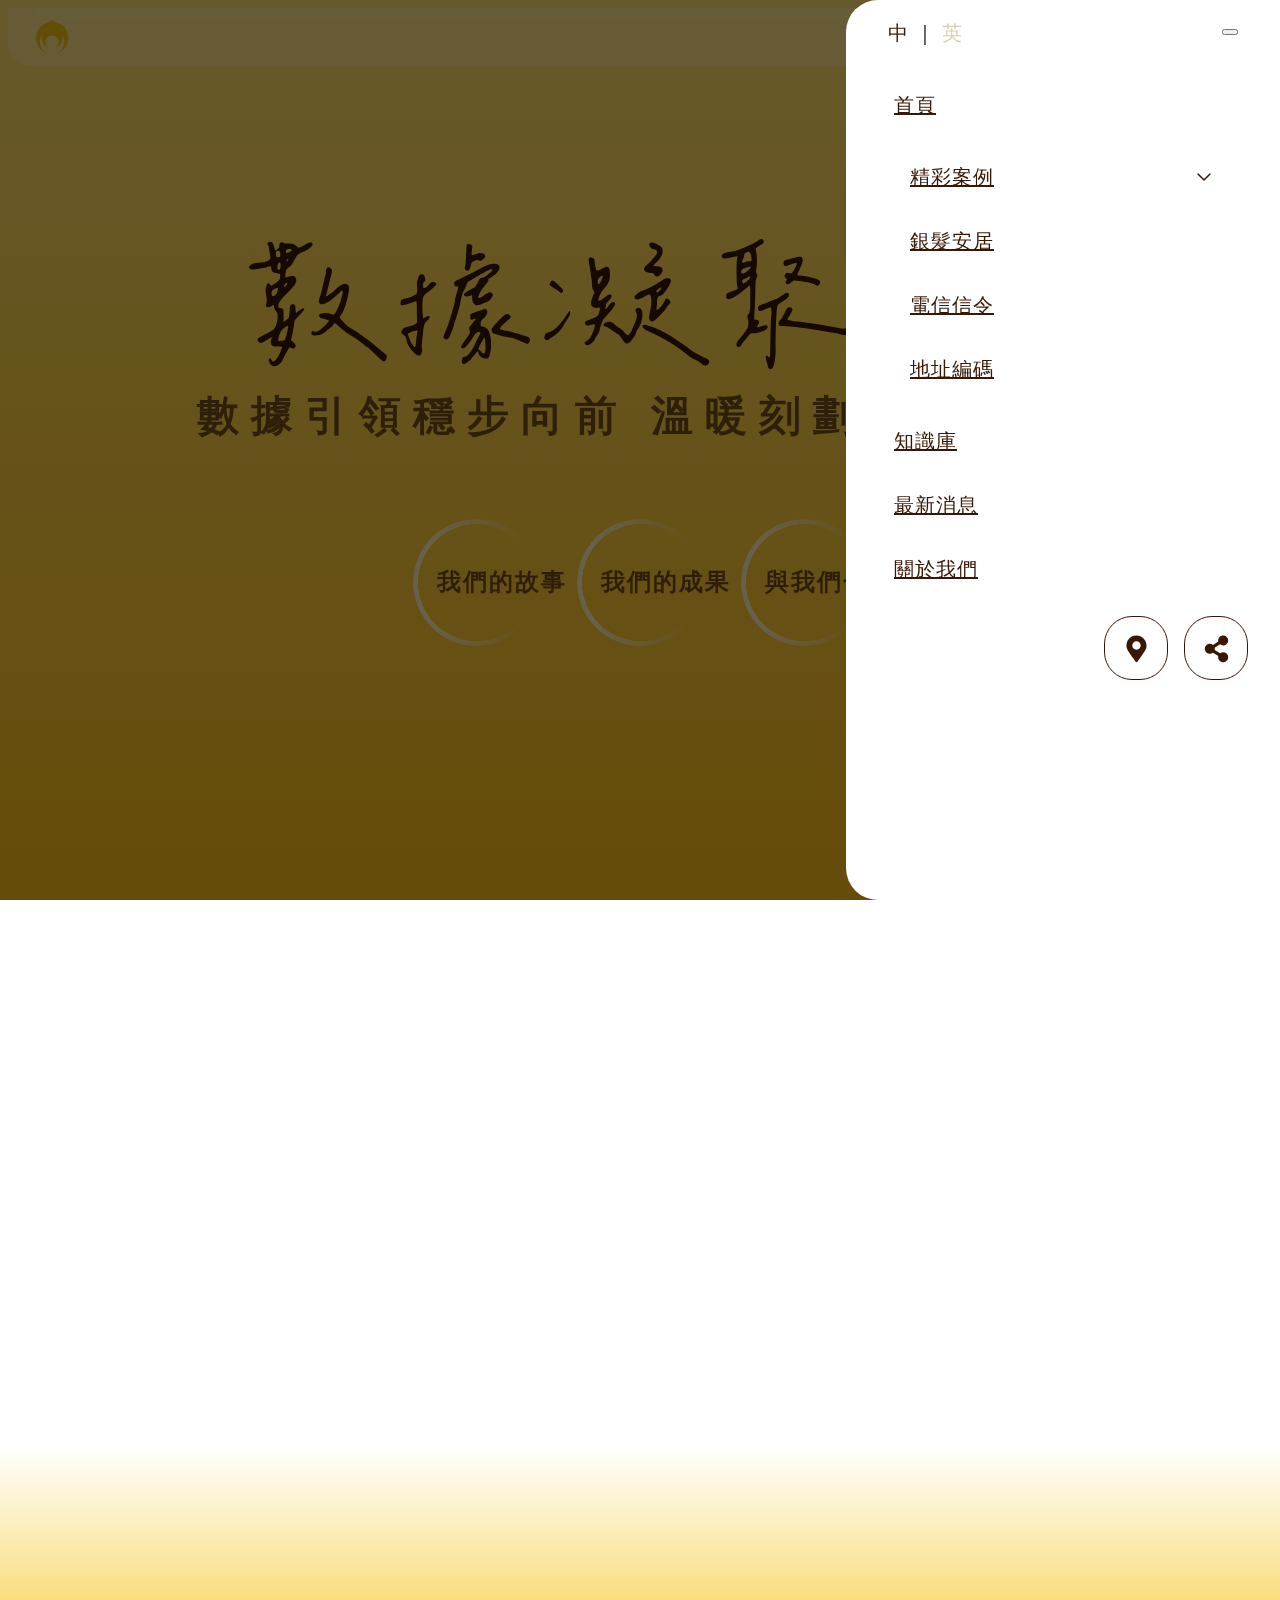
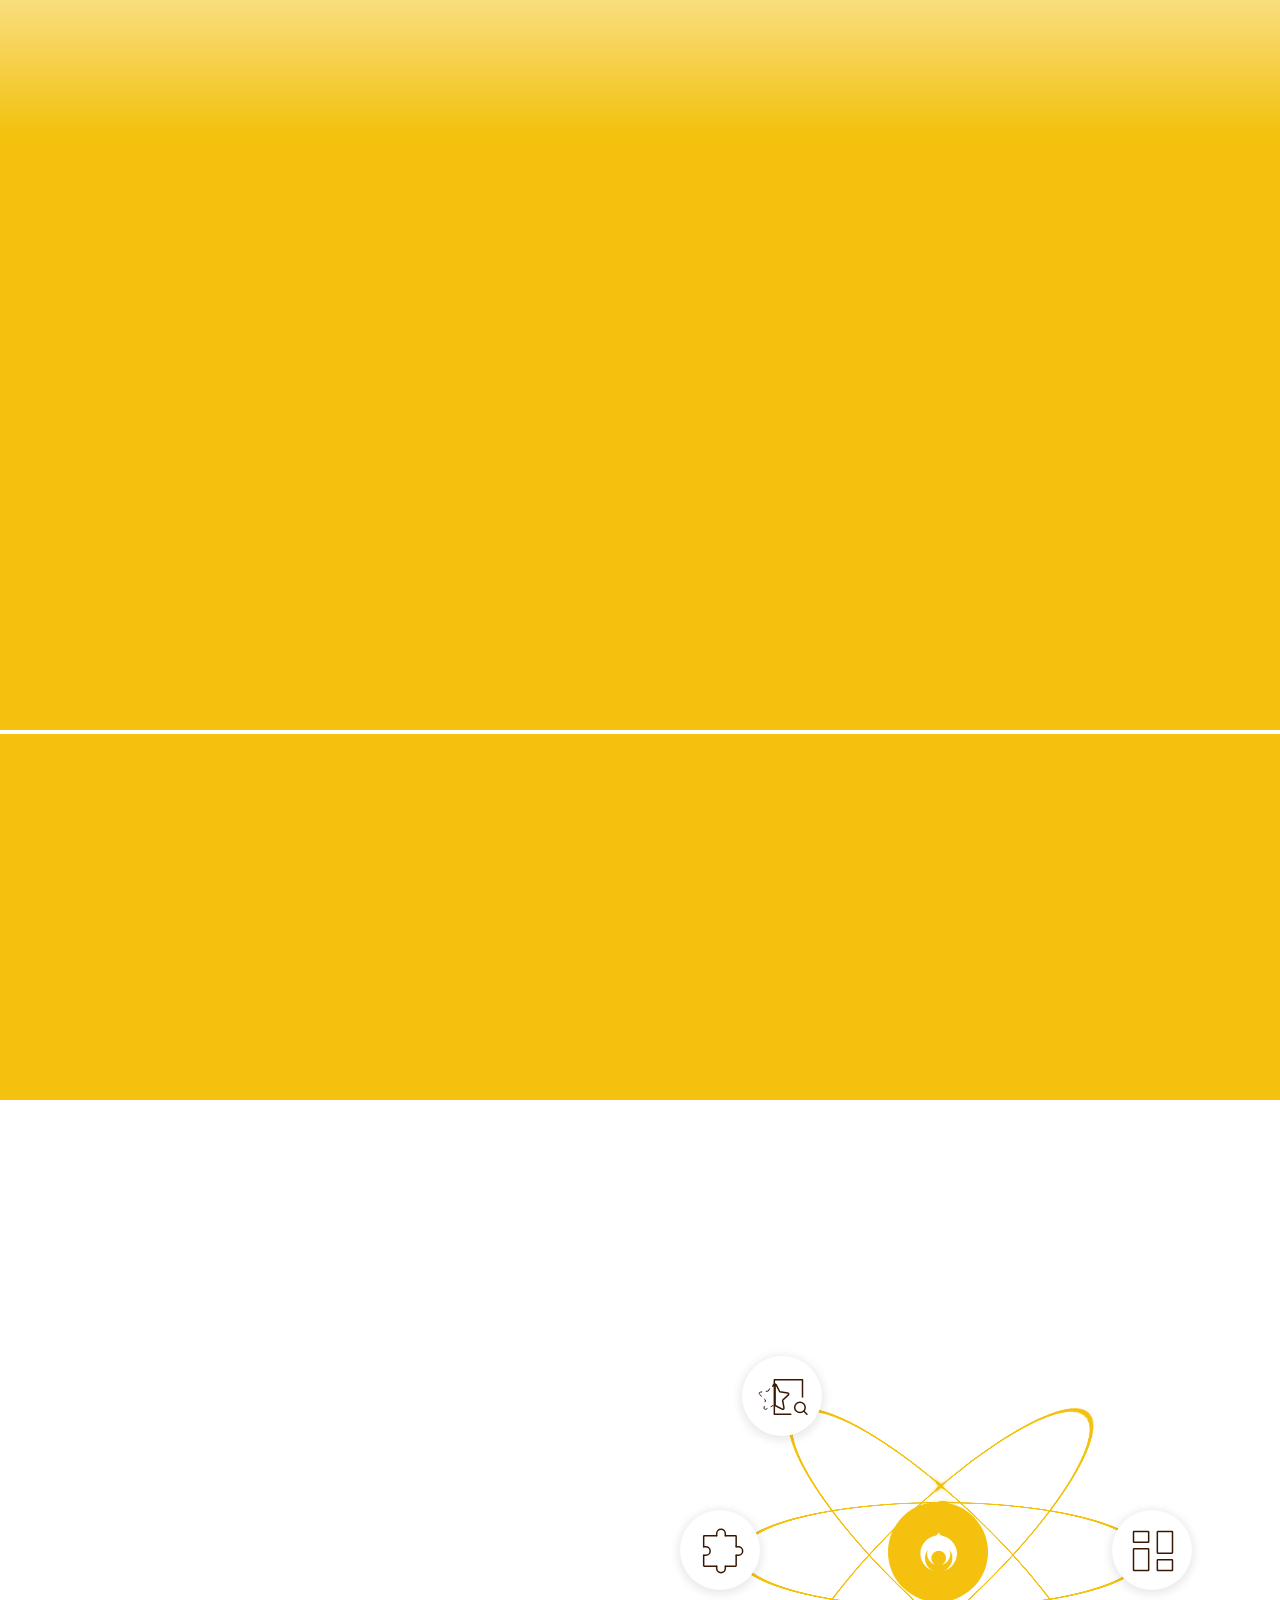
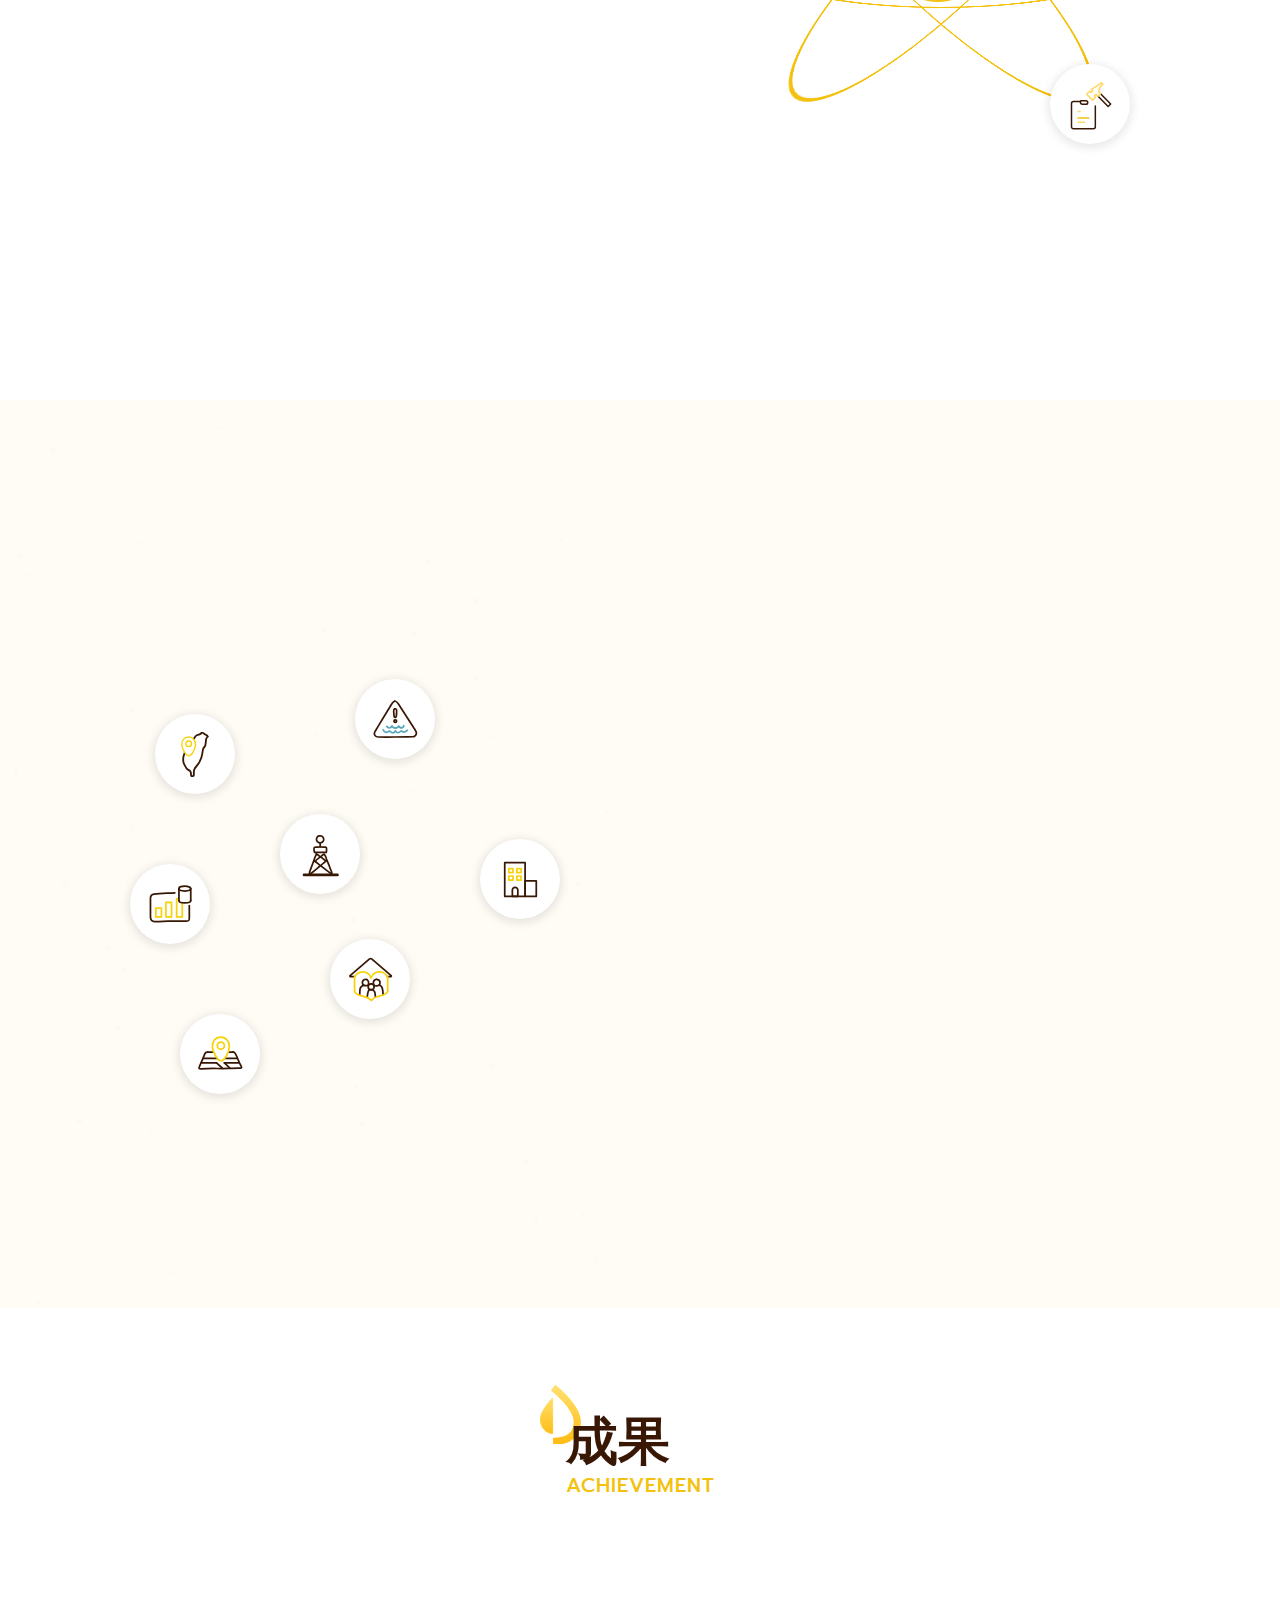
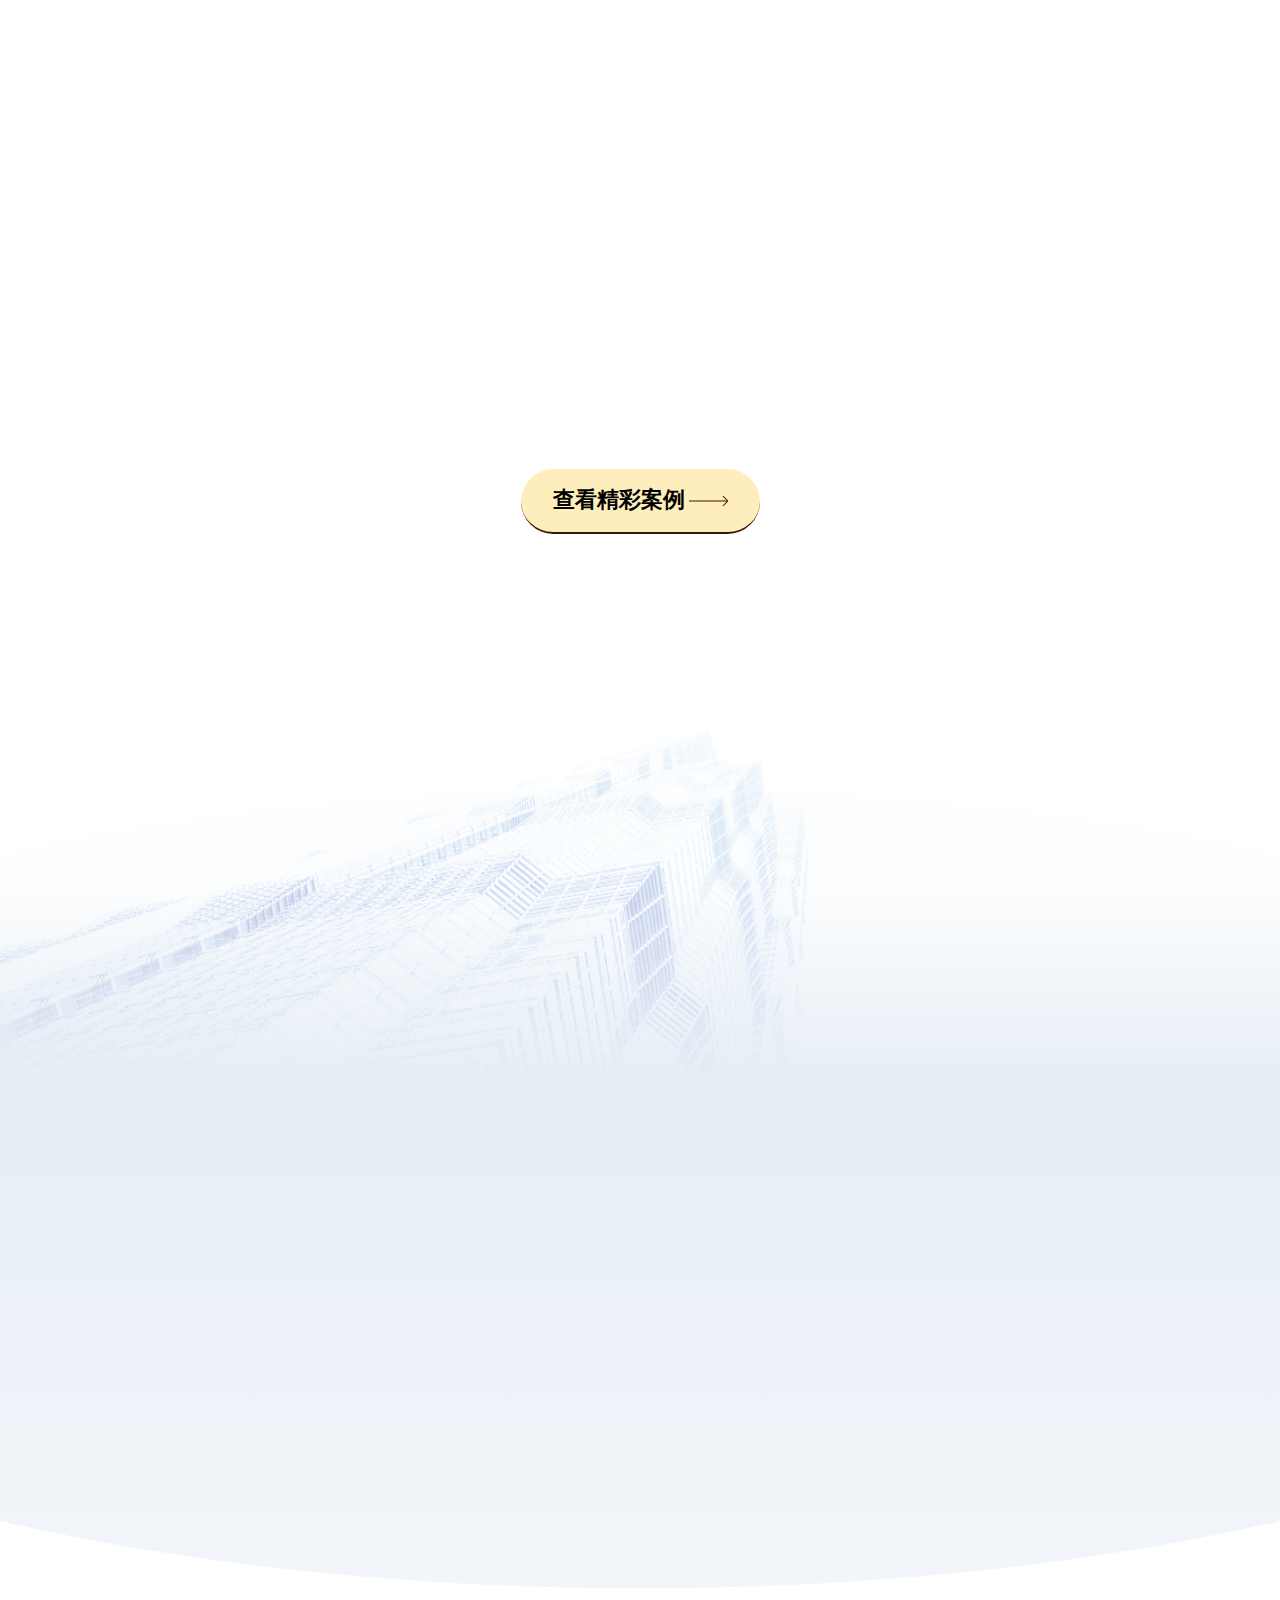
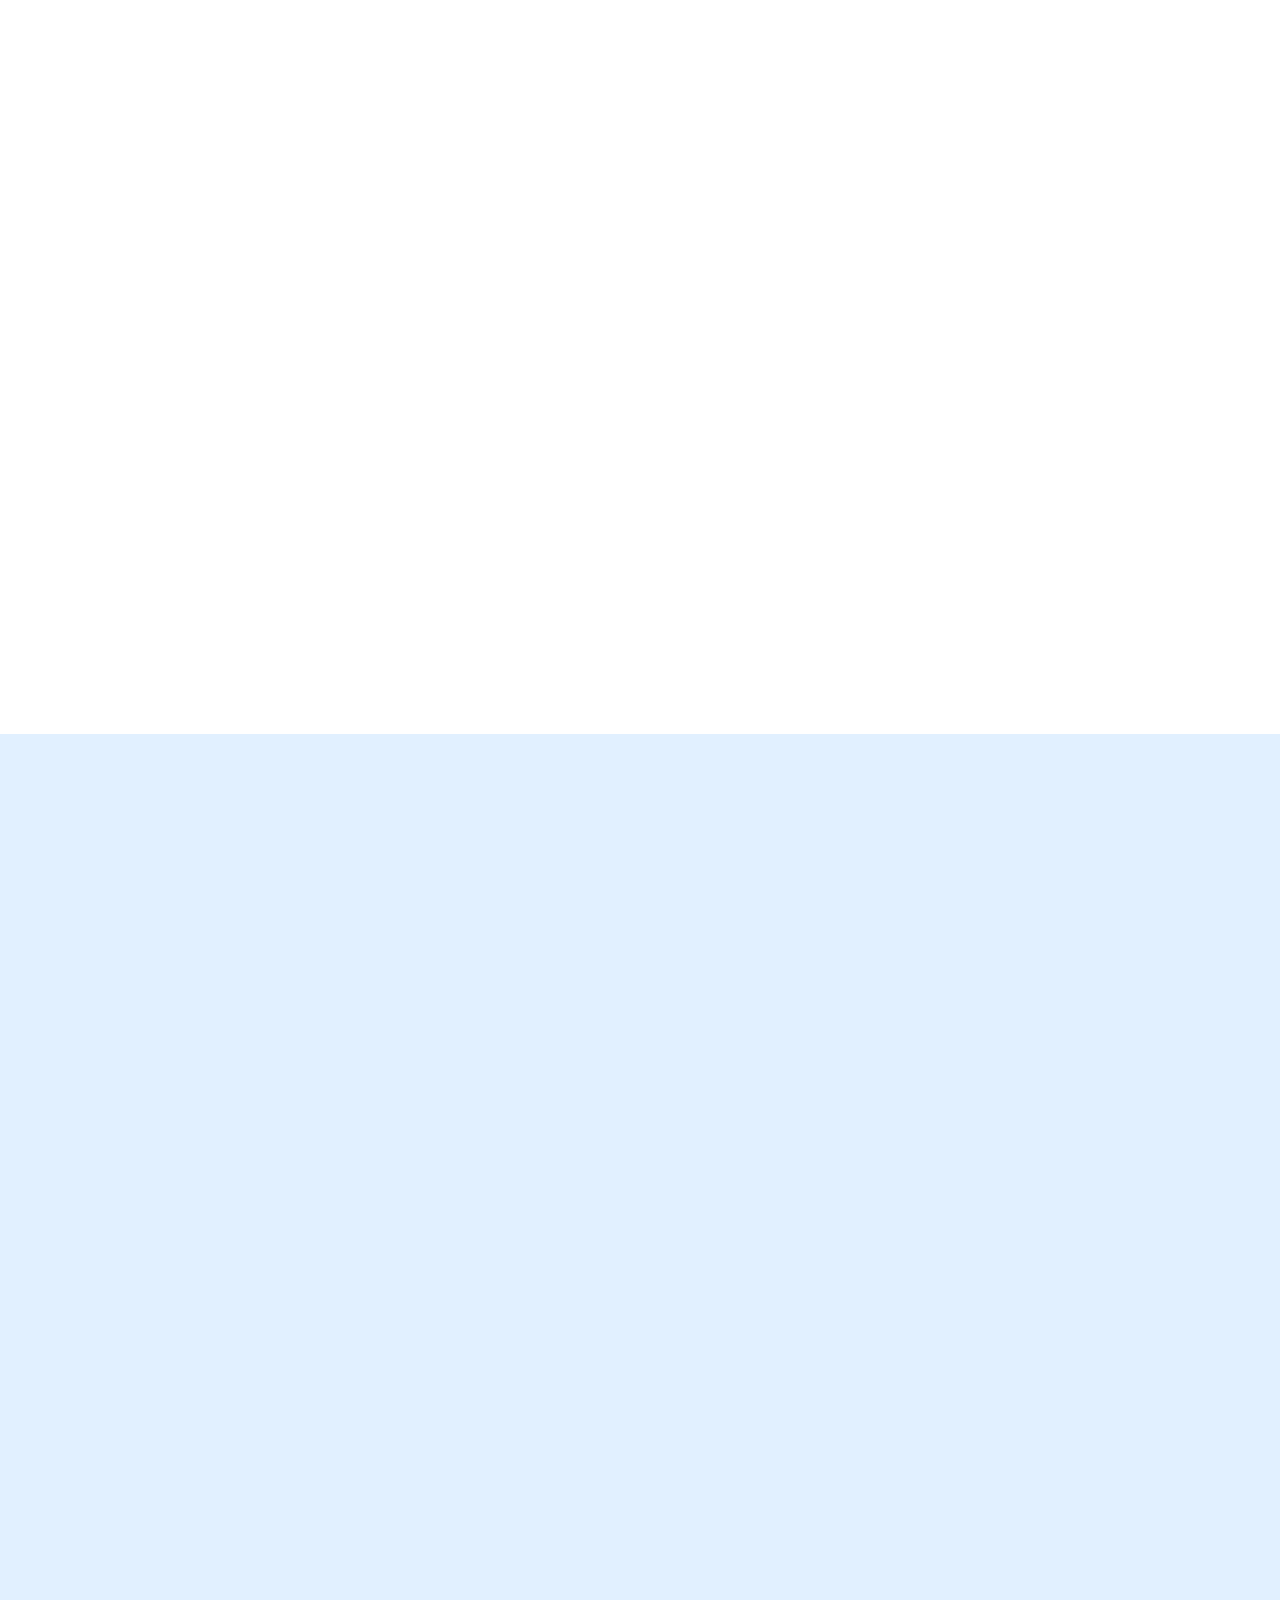
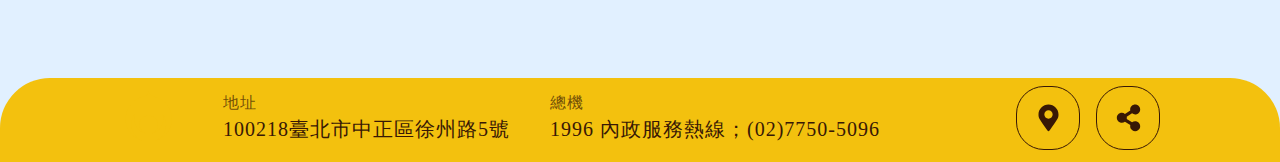
==== index.html @ 02be441f "建置" ====
<!DOCTYPE html>
<html>
  <head>
    <meta charset="utf-8" />
    <meta http-equiv="X-UA-Compatible" content="IE=edge" />
    <title>內政部數據中心網站案</title>
    <meta name="description" content="" />
    <meta name="viewport" content="width=device-width, initial-scale=1" />
    <link rel="stylesheet" href="./assets/css/normalize.css" />
    <link rel="stylesheet" href="./assets/css/style.min.css" />

    <link href="https://unpkg.com/aos@2.3.1/dist/aos.css" rel="stylesheet" />
    <script src="https://unpkg.com/aos@2.3.1/dist/aos.js"></script>
  </head>
  <body>
    <header>
      <div>
        <img class="logo" src="./assets/img/logo.svg" />
        <div class="right">
          <div class="link_box">
            <div class="langurge_box">
              <!-- <input id="langurge1" type="radio" name="langurge" />
              <label for="langurge1">中</label> -->
              <label>
                <input type="radio" name="langurge" /><span>中</span>
              </label>
              ｜
              <!-- <input id="langurge2" type="radio" name="langurge" />
              <label for="langurge2">EN</label> -->
              <label>
                <input type="radio" name="langurge" /><span>EN</span>
              </label>
            </div>
            <div>
              <a href="#">知識庫</a>
            </div>
            <div>
              <a href="#">關於我們</a>
            </div>
          </div>
          <div class="menu">
            <button class="burger"></button>
          </div>
        </div>
      </div>
      <nav class="on">
        <div class="top">
          <div class="langurge_box">
            <label>
              <input type="radio" name="langurge2" checked /><span>中</span>
            </label>
            ｜
            <label>
              <input type="radio" name="langurge2" /><span>英</span>
            </label>
          </div>
          <div class="icon">
            <button class="burger"></button>
          </div>
        </div>
        <ul>
          <li>
            <a href="">
              <span>首頁</span>
            </a>
          </li>
          <li>
            <label>
              <input type="radio" name="menu" /><span>精彩案例</span>
            </label>
            <ul>
              <li>
                <a href=""><span>銀髮安居</span></a>
              </li>
              <li>
                <a href=""><span>電信信令</span></a>
              </li>
              <li>
                <a href=""><span>地址編碼</span></a>
              </li>
            </ul>
          </li>
          <li>
            <a href=""><span>知識庫</span></a>
          </li>
          <li>
            <a href=""><span>最新消息</span></a>
          </li>
          <li>
            <a href=""><span>關於我們</span></a>
          </li>
        </ul>
        <div class="link">
          <a href=""><img src="./assets/img/layout/map.svg" alt="" /></a>
          <a href=""><img src="./assets/img/layout/share.svg" alt="" /></a>
        </div>
      </nav>
    </header>

    <article class="home_box1">
      <div class="box">
        <div class="msg_box" data-aos="fade-up">
          <svg class="title" viewBox="0 0 783 130">
            <path
              d="M49.3718 8.65665C50.6328 8.55971 52.7182 7.68726 55.6282 6.0393C58.5381 4.2944 60.5266 3.37348 61.5935 3.27654C62.0785 3.27654 62.515 3.51888 62.903 4.00358C63.388 4.39134 63.6305 4.82756 63.6305 5.31226C63.6305 6.57246 62.3695 8.02655 59.8476 9.67451C59.0716 10.2561 57.1316 11.3225 54.0277 12.8735C50.9238 14.4245 48.8383 15.6847 47.7714 16.6541C47.5774 16.9449 46.6559 18.6414 45.0069 21.7434C43.358 24.8455 42.2425 26.5419 41.6605 26.8327C39.4296 28.5776 38.1201 29.7409 37.7321 30.3225C37.3441 30.9041 36.9561 32.2128 36.5681 34.2485C36.4711 35.4118 36.3741 36.2843 36.2771 36.8659C36.2771 37.3506 36.3256 37.7383 36.4226 38.0292C36.5196 38.32 36.7136 38.4654 37.0046 38.4654C37.2956 38.4654 37.7321 38.32 38.3141 38.0292C39.1871 37.5445 40.448 37.2536 42.097 37.1567C43.843 36.9628 44.9584 37.0598 45.4434 37.4475C46.7044 38.5139 47.3349 39.7741 47.3349 41.2281C47.3349 42.1006 46.9469 43.3608 46.1709 45.0088C45.3949 46.5598 44.7644 47.4322 44.2794 47.6261C43.8915 47.7231 43.455 48.1593 42.97 48.9348C42.679 49.5164 40.642 51.746 36.8591 55.6236C33.9492 58.5317 31.9607 60.7613 30.8938 62.3124C29.9238 63.7664 29.3903 65.3175 29.2933 66.9654C29.2933 67.741 29.3418 68.2256 29.4388 68.4195C29.6328 68.6134 30.1178 68.7103 30.8938 68.7103C31.8637 69.0012 32.5912 69.2435 33.0762 69.4374C33.5612 69.6313 33.9007 69.9221 34.0947 70.3098C34.3857 70.6976 34.5312 71.1823 34.5312 71.7639C34.5312 72.3456 34.5312 73.0726 34.5312 73.945C34.5312 74.8175 34.5312 75.8838 34.5312 77.144C34.5312 80.8277 34.6282 82.6695 34.8222 82.6695C35.1132 82.6695 35.9376 82.1364 37.2956 81.0701C38.7506 80.0037 39.5266 79.3252 39.6236 79.0343C39.8176 78.7435 40.06 77.3864 40.351 74.9629C40.642 72.5394 40.7875 70.6491 40.7875 69.292C40.7875 66.5777 41.806 65.2205 43.843 65.2205C44.9099 65.2205 45.6374 65.6083 46.0254 66.3838C46.4134 67.1593 46.6074 68.5165 46.6074 70.4552C46.6074 72.394 46.7044 73.5088 46.8984 73.7996C47.1894 73.9935 47.9169 73.5088 49.0808 72.3456C49.8568 71.4731 50.8753 70.7461 52.1363 70.1644C53.4942 69.4858 54.4157 69.2435 54.9007 69.4374C55.8707 69.8251 55.0947 71.3277 52.5728 73.945C51.9908 74.5267 51.2633 75.2537 50.3903 76.1262C47.0924 79.519 45.4434 81.3609 45.4434 81.6517C44.8614 87.7588 43.94 93.2844 42.679 98.2282L41.9515 101.136L43.261 102.3C43.455 102.591 43.8915 102.978 44.5704 103.463C45.2494 103.948 45.7344 104.432 46.0254 104.917C46.4134 105.402 46.6074 106.032 46.6074 106.807C46.6074 108.068 46.1224 108.892 45.1524 109.279C44.1824 109.667 43.067 109.522 41.806 108.843C41.03 108.455 40.4965 108.455 40.2055 108.843C38.8476 110.685 36.4711 115.096 33.0762 122.075C32.0092 124.305 30.2148 125.856 27.6928 126.728C25.1709 127.601 23.0855 127.068 21.4365 125.129C20.6605 124.159 20.127 123.093 19.836 121.93C19.642 120.767 19.836 119.991 20.418 119.603C20.709 119.312 20.9515 119.216 21.1455 119.312C21.4365 119.506 22.067 120.282 23.037 121.639C24.4919 123.772 26.6259 122.172 29.4388 116.841C30.0208 115.677 30.6513 114.369 31.3303 112.915C32.7852 109.812 33.3187 108.164 32.9307 107.971C32.2517 107.583 30.3603 107.437 27.2564 107.534C24.3464 107.631 22.649 106.759 22.164 104.917C21.485 102.687 21.582 101.039 22.455 99.9732C24.3949 97.4527 23.1339 97.6466 18.6721 100.555C15.6651 102.494 13.6282 103.608 12.5612 103.899C11.5912 104.19 10.6212 103.851 9.65127 102.881C8.19631 101.524 8.09931 100.215 9.36028 98.9553C10.3303 98.3737 12.6097 97.1135 16.1986 95.1747C19.8845 93.2359 22.0185 92.0726 22.6005 91.6849C25.9954 90.3277 28.0323 85.8685 28.7113 78.3073C28.7113 76.5624 28.5658 75.3022 28.2748 74.5267C27.9838 73.6542 27.3533 72.5879 26.3834 71.3277C25.3164 70.0675 24.8314 68.9042 24.9284 67.8379C25.1224 67.0624 25.0254 66.5292 24.6374 66.2384C24.3464 65.9476 23.9099 66.0445 23.3279 66.5292C22.261 67.4986 21.097 68.0802 19.836 68.2741C18.5751 68.468 17.7021 68.1772 17.2171 67.4017C16.8291 66.82 16.8291 66.0445 17.2171 65.0751C17.9931 63.2333 17.9931 60.4221 17.2171 56.6414C16.4411 52.8608 16.3926 50.0496 17.0716 48.2077C17.6536 46.269 18.1386 45.0572 18.5266 44.5725C19.3025 44.2817 19.739 44.1363 19.836 44.1363C19.933 44.0394 20.127 44.2332 20.418 44.7179C20.709 45.2026 21.0485 45.5904 21.4365 45.8812L22.6005 47.0445L24.3464 45.5904C24.8314 45.1057 25.7529 44.4756 27.1109 43.7001C28.5658 42.8276 29.5843 41.9552 30.1663 41.0827C30.8453 40.2103 31.1363 38.9501 31.0393 37.3021L31.1848 34.8302L29.4388 34.6848C28.9538 34.4909 28.1293 34.297 26.9654 34.1031C25.8984 33.8123 25.1224 33.57 24.6374 33.3761C24.1524 33.1822 23.6189 32.7945 23.037 32.2128C22.552 31.5342 22.3095 30.6618 22.3095 29.5955C22.3095 28.1414 21.9215 27.3659 21.1455 27.2689C20.4665 27.172 19.5935 27.3659 18.5266 27.8506C18.4296 28.1414 17.4111 28.4807 15.4711 28.8684C13.5312 29.1592 11.2032 29.4985 8.4873 29.8863C5.77136 30.274 4.1709 30.5164 3.68591 30.6133C2.81293 30.8072 1.98845 30.5164 1.21247 29.7409C0.242494 28.9654 -0.145497 28.2383 0.0484988 27.5597C0.339492 26.8812 1.16397 26.1541 2.52194 25.3786C4.0739 24.5062 6.25635 23.973 9.06928 23.7791C13.3372 23.4883 16.5381 22.8582 18.6721 21.8888C20.224 21.2102 21.097 20.5317 21.291 19.8531C21.485 19.1745 21.3395 17.5266 20.8545 14.9092C20.6605 13.9398 20.4665 12.825 20.2725 11.5648C20.1755 10.2077 20.03 9.09287 19.836 8.22042C19.642 7.34797 19.351 6.62093 18.963 6.0393C17.7021 4.97297 17.9446 4.05205 19.6905 3.27654C21.1455 2.59796 22.261 2.59796 23.037 3.27654C23.4249 3.56735 23.8129 4.19746 24.2009 5.16685C24.5889 6.13624 24.9769 7.2995 25.3649 8.65665C25.7529 9.91686 26.0439 10.7893 26.2379 11.274C26.5289 11.6618 26.8199 11.7102 27.1109 11.4194C27.4988 11.0317 27.9353 10.547 28.4203 9.96533C28.9053 9.38369 29.2448 9.14134 29.4388 9.23828C30.0208 9.14134 30.3118 8.4143 30.3118 7.05716C30.3118 4.53674 31.1363 3.27654 32.7852 3.27654C33.4642 3.37348 34.2887 3.66429 35.2587 4.14899C36.2286 4.53674 37.6836 4.68215 39.6236 4.58521C41.8545 4.48827 43.552 4.68215 44.7159 5.16685C45.8799 5.65154 46.9469 6.42705 47.9169 7.49338C48.3049 8.26889 48.7898 8.65665 49.3718 8.65665ZM38.1686 10.4016C37.3926 10.4985 36.9561 11.0317 36.8591 12.001C36.7621 12.8735 36.9076 13.5036 37.2956 13.8914C37.6836 14.0852 38.6536 13.8429 40.2055 13.1643C43.0185 12.098 43.5035 11.1286 41.6605 10.2561C40.5935 9.77145 39.4296 9.81992 38.1686 10.4016ZM31.0393 17.3812C31.3303 16.8965 31.3788 15.8786 31.1848 14.3276C30.9908 12.6796 30.5058 11.8556 29.7298 11.8556C28.0808 12.0495 27.1594 12.3888 26.9654 12.8735C26.7714 13.3582 26.7714 14.2791 26.9654 15.6363C27.1594 16.9934 27.4018 17.8174 27.6928 18.1082C28.0808 18.3021 28.6628 18.3505 29.4388 18.2536C30.2148 18.0597 30.7483 17.7689 31.0393 17.3812ZM37.7321 22.1796C38.0231 22.4705 38.5081 22.0827 39.1871 21.0164C39.6721 20.3378 39.6236 19.95 39.0416 19.8531C38.6536 19.8531 38.2656 20.1924 37.8776 20.871C37.5866 21.5495 37.5381 21.9858 37.7321 22.1796ZM31.6212 26.3965C31.6212 24.8455 31.4758 23.9245 31.1848 23.6337C30.8938 23.3429 30.3603 23.4398 29.5843 23.9245C29.0993 24.3123 28.7598 25.3786 28.5658 27.1235C28.1778 29.547 28.5173 30.8072 29.5843 30.9041C30.4573 30.9041 31.0878 30.0802 31.4758 28.4322C31.6697 27.7536 31.7182 27.0751 31.6212 26.3965ZM38.4596 44.1363C37.7806 43.9424 37.0046 44.2332 36.1316 45.0088C35.2587 45.7843 34.8707 46.5113 34.9677 47.1899C34.9677 47.5776 35.0162 47.82 35.1132 47.9169C35.2102 47.9169 35.5497 47.7715 36.1316 47.4807C36.4226 47.2868 36.8591 46.7537 37.4411 45.8812C38.1201 45.0088 38.4596 44.4271 38.4596 44.1363ZM28.8568 50.2435C29.0508 49.1771 28.9538 48.644 28.5658 48.644C28.1778 48.7409 27.3049 49.1287 25.9469 49.8072C24.4919 50.5828 23.6189 51.1644 23.3279 51.5521C23.037 51.843 22.7945 52.5215 22.6005 53.5879C22.4065 55.3328 22.649 56.4476 23.3279 56.9323C24.1039 57.417 25.1224 57.1261 26.3834 56.0598C27.6443 54.9935 28.4688 53.0547 28.8568 50.2435ZM39.1871 87.6134C39.1871 86.644 37.9261 87.0318 35.4042 88.7767C32.5912 90.6185 30.6998 93.6721 29.7298 97.9374C29.2448 99.7793 29.0993 100.943 29.2933 101.427C29.5843 101.912 30.4088 102.057 31.7667 101.863C33.4157 101.67 34.5312 101.427 35.1132 101.136C35.7921 100.846 36.2286 100.312 36.4226 99.5369C38.2656 93.3328 39.1871 89.3583 39.1871 87.6134ZM82.4965 34.6848C82.0116 36.7205 81.1871 39.9679 80.0231 44.4271C78.9561 48.8863 78.1316 52.3761 77.5497 54.8965C76.7737 56.5445 76.6282 57.3685 77.1132 57.3685C77.3072 57.3685 78.4226 56.6414 80.4596 55.1874C80.8476 54.8965 81.1386 54.7511 81.3326 54.7511C82.2055 54.2664 83.903 52.8123 86.4249 50.3889C89.2379 47.8685 91.5173 46.2205 93.2633 45.445C95.1062 44.5725 96.7552 44.5241 98.2102 45.2996C99.4711 45.9781 100.102 47.3353 100.102 49.371C100.005 52.6669 99.0346 57.5139 97.1917 63.9119C95.3487 70.3098 93.5543 74.3813 91.8083 76.1262C90.9353 77.1925 90.5958 78.0649 90.7898 78.7435C91.0808 79.4221 92.0023 80.4884 93.5543 81.9425C94.8152 83.1058 95.7367 84.1236 96.3187 84.9961C96.9977 85.7716 97.6767 86.4502 98.3557 87.0318C99.1316 87.6134 100.878 88.6798 103.594 90.2308C107.085 92.3634 109.462 93.9145 110.723 94.8839C112.081 95.7563 113.342 96.6772 114.506 97.6466C115.67 98.5191 117.27 99.6339 119.307 100.991C120.568 101.863 123.381 104.238 127.746 108.116C132.208 111.897 134.924 114.078 135.894 114.659C136.67 115.144 137.155 115.532 137.349 115.823C137.737 116.598 137.834 117.568 137.64 118.731C137.446 119.894 136.961 120.864 136.185 121.639C135.409 122.415 134.584 122.511 133.711 121.93C132.547 121.348 129.88 118.973 125.709 114.805C121.635 110.539 119.065 108.261 117.998 107.971C117.707 107.971 116.737 107.244 115.088 105.789C111.79 102.784 106.358 99.0038 98.7922 94.4476C96.7552 93.2844 94.2333 91.2971 91.2263 88.4859C88.7044 86.0624 87.0554 84.7053 86.2794 84.4145C85.5035 84.1236 84.8245 84.5599 84.2425 85.7231C83.7575 86.5956 83.127 87.3711 82.351 88.0497C81.6721 88.7282 80.7991 89.4068 79.7321 90.0854C78.7621 90.764 77.8891 91.491 77.1132 92.2665C75.4642 93.6236 74.0092 94.593 72.7483 95.1747C71.5843 95.7563 70.0323 96.1441 68.0924 96.3379C65.8614 96.5318 64.261 96.3864 63.291 95.9017C62.321 95.417 62.0785 94.5446 62.5635 93.2844C63.0485 92.0242 63.8245 91.7333 64.8915 92.4119C66.1524 93.1874 68.2379 92.6058 71.1478 90.667C73.3788 89.2129 75.3672 87.468 77.1132 85.4323C79.6351 82.718 80.4111 81.2639 79.4411 81.0701C79.2471 80.9731 78.7621 80.8277 77.9861 80.6338C77.3072 80.4399 76.7252 80.2945 76.2402 80.1976C75.8522 80.1007 75.3187 79.9553 74.6397 79.7614C74.0577 79.5675 73.5243 79.4221 73.0393 79.3252C72.6513 79.1313 72.2633 78.9859 71.8753 78.8889C71.4873 78.6951 71.1963 78.5496 71.0023 78.4527C70.8083 78.2588 70.7113 78.1134 70.7113 78.0165C69.4503 76.7563 69.7898 75.6899 71.7298 74.8175C75.0277 73.5573 78.7136 73.7027 82.7875 75.2537C83.7575 75.6415 84.485 75.7384 84.97 75.5445C85.843 75.2537 87.2009 73.0241 89.0439 68.8557C90.9838 64.5904 92.1478 61.246 92.5358 58.8226C92.5358 58.4348 92.7298 57.6593 93.1178 56.496C93.5058 55.2358 93.6998 54.2664 93.6998 53.5879C93.7968 52.9093 93.6513 52.2307 93.2633 51.5521C92.9723 51.5521 91.5658 52.7154 89.0439 55.0419C81.6721 61.8277 76.4827 65.2205 73.4758 65.2205C72.3118 65.4144 71.4388 65.269 70.8568 64.7843C70.2748 64.2027 69.9838 63.4272 69.9838 62.4578C69.9838 61.4884 70.0808 60.5675 70.2748 59.695C70.4688 58.8226 70.7598 57.9016 71.1478 56.9323C71.8268 54.9935 72.4088 52.9578 72.8938 50.8251C73.4758 48.5955 74.0577 46.0751 74.6397 43.2639C75.3187 40.4526 75.8522 38.2715 76.2402 36.7205C76.7252 35.3633 76.9677 33.9577 76.9677 32.5036C76.9677 31.0496 77.1617 30.0317 77.5497 29.4501C78.7136 27.996 80.1686 27.996 81.9146 29.4501C82.5935 30.1286 82.933 30.7587 82.933 31.3404C83.03 31.8251 82.8845 32.9399 82.4965 34.6848Z"
            />
            <path
              d="M222.755 16.3633C222.852 16.3633 224.065 15.9755 226.393 15.2C230.758 13.7459 233.667 13.6975 235.122 15.0546C235.898 15.9271 236.238 16.7511 236.141 17.5266C236.044 18.2051 235.462 19.0291 234.395 19.9985C233.328 21.1618 232.358 21.7434 231.485 21.7434C230.612 21.6465 229.739 21.4526 228.866 21.1618C228.09 20.774 226.829 21.0648 225.083 22.0342C223.919 22.5189 223.143 23.0521 222.755 23.6337C222.464 24.1184 222.076 25.3302 221.591 27.2689C221.203 29.0138 220.718 30.2256 220.136 30.9041C219.651 31.5827 219.021 31.8251 218.245 31.6312C216.984 31.3404 216.208 30.8072 215.917 30.0317C215.626 29.2562 215.771 27.996 216.353 26.2511C216.547 25.7664 216.887 20.4832 217.372 10.4016C217.566 7.20257 217.808 5.5546 218.099 5.45766C219.069 4.87603 220.282 4.9245 221.737 5.60307C223.289 6.28164 223.774 7.1541 223.192 8.22042C223.095 8.60818 222.998 9.5291 222.901 10.9832C222.804 12.3403 222.707 13.5521 222.61 14.6184C222.61 15.5878 222.658 16.1694 222.755 16.3633ZM205.15 44.5725C204.665 43.5062 205.926 42.1975 208.933 40.6465C210.679 39.9679 214.462 38.1746 220.282 35.2664C226.102 32.3582 230.515 30.0317 233.522 28.2868C237.111 26.445 240.457 25.2817 243.561 24.797C245.986 24.4092 247.878 24.7485 249.236 25.8148C250.109 26.4934 250.545 27.2689 250.545 28.1414C250.545 29.4985 249.915 31.0496 248.654 32.7945C247.49 34.4424 246.18 35.6542 244.725 36.4297C244.143 36.7205 243.464 37.2052 242.688 37.8837C241.912 38.5623 241.185 39.047 240.506 39.3378C239.924 39.6286 239.584 39.871 239.487 40.0649C239.39 40.2588 239.342 40.6465 239.342 41.2281C239.439 42.1006 238.517 43.6031 236.577 45.7358C234.249 48.3532 232.358 51.019 230.903 53.7333C229.545 56.4476 229.109 58.0955 229.594 58.6772C229.788 59.1618 230.321 59.2103 231.194 58.8226C232.164 58.3379 233.182 57.7078 234.249 56.9323C235.413 56.0598 236.092 55.5266 236.286 55.3328C236.577 55.3328 237.256 54.9935 238.323 54.3149C239.778 53.1516 241.233 53.0062 242.688 53.8787C244.434 54.945 244.337 56.6899 242.397 59.1134C241.815 60.2766 241.185 61.1006 240.506 61.5853C239.924 62.07 238.808 62.6032 237.159 63.1848C235.607 63.7664 234.492 64.2027 233.813 64.4935C230.515 66.2384 227.945 66.6262 226.102 65.6568C224.259 64.6874 223.289 62.6032 223.192 59.4042C223.095 58.7256 223.095 57.9501 223.192 57.0777C223.192 56.593 223.095 56.3506 222.901 56.3506C222.804 56.2537 222.367 56.3991 221.591 56.7868C217.226 57.9501 214.995 57.5624 214.898 55.6236C214.898 54.6542 217.42 52.8123 222.464 50.0981C222.949 49.8072 223.434 49.5649 223.919 49.371C224.404 49.0802 224.744 48.8863 224.938 48.7894C225.132 48.5955 225.326 48.4986 225.52 48.4986C225.714 48.4016 225.859 48.2562 225.956 48.0623C226.15 47.8685 226.296 47.7231 226.393 47.6261C226.49 47.5292 226.635 47.2384 226.829 46.7537C227.12 46.269 227.411 45.8327 227.702 45.445C228.09 44.8634 228.527 43.9424 229.012 42.6822C229.594 41.422 230.176 40.4526 230.758 39.7741C231.436 39.0955 232.358 38.7562 233.522 38.7562C234.492 38.7562 236.092 37.8353 238.323 35.9934C243.27 32.1159 244.677 30.2256 242.543 30.3225C242.349 30.3225 242.106 30.3225 241.815 30.3225C239.972 30.9041 237.741 31.922 235.122 33.3761C232.6 34.7332 229.836 36.3327 226.829 38.1746C223.822 40.0164 221.688 41.2766 220.427 41.9552C219.263 42.3429 218.196 43.7486 217.226 46.172C216.353 48.5955 215.771 50.0496 215.48 50.5343C214.607 51.6006 213.783 53.5394 213.007 56.3506C212.231 59.1618 211.746 61.246 211.552 62.6032C211.067 66.2869 208.642 74.8175 204.277 88.1951C203.501 90.7155 202.58 93.1874 201.513 95.6109C200.446 98.0344 199.67 99.44 199.185 99.8277C198.312 100.506 197.293 100.603 196.129 100.119C194.965 99.5369 194.383 98.7129 194.383 97.6466C194.577 96.6772 195.402 94.593 196.857 91.3941C198.312 88.0981 199.185 85.8201 199.476 84.5599C201.513 78.5496 203.453 72.2001 205.296 65.5114C205.49 64.445 205.684 63.2818 205.878 62.0215C206.072 60.7613 206.217 59.792 206.314 59.1134C206.508 58.4348 206.751 57.4654 207.042 56.2052C207.43 54.8481 207.915 53.2486 208.497 51.4067C209.273 48.8863 209.467 47.5776 209.079 47.4807C208.982 47.4807 208.691 47.4807 208.206 47.4807C207.333 47.6746 206.605 47.4807 206.023 46.8991C205.441 46.3174 205.15 45.5419 205.15 44.5725ZM176.633 48.4986C178.088 47.82 179.155 46.8991 179.834 45.7358C180.61 44.4756 181.774 43.6031 183.326 43.1185C184.199 43.0215 185.023 43.1669 185.799 43.5547C186.672 43.8455 187.157 44.2817 187.254 44.8634C187.351 45.2511 187.157 45.7358 186.672 46.3174C186.284 46.8021 185.363 47.7231 183.908 49.0802C183.229 49.6618 182.695 50.1465 182.307 50.5343C181.628 51.1159 180.658 51.843 179.397 52.7154C178.136 53.5879 177.118 54.3149 176.342 54.8965C175.663 55.4782 175.032 56.4476 174.45 57.8047C173.868 59.0649 173.577 60.5675 173.577 62.3124C173.189 68.7103 173.383 74.3328 174.159 79.1797C174.45 79.3736 174.935 79.2282 175.614 78.7435C177.651 77.2894 179.155 76.7563 180.125 77.144C180.804 77.4348 180.998 77.9195 180.707 78.5981C180.513 79.2767 179.931 80.0522 178.961 80.9246C178.088 81.5063 177.36 82.1849 176.778 82.9604C176.196 83.6389 175.711 84.6083 175.323 85.8685C175.032 87.0318 174.79 87.9527 174.596 88.6313C174.499 89.3099 174.353 90.5216 174.159 92.2665C174.062 94.0114 173.965 95.2231 173.868 95.9017C172.898 103.172 172.607 107.728 172.995 109.57C173.48 111.606 173.189 113.448 172.122 115.096C171.055 116.744 169.746 117.083 168.194 116.113C166.836 115.629 164.896 113.835 162.374 110.733C159.852 107.534 158.446 105.111 158.155 103.463C158.058 103.172 157.864 102.494 157.573 101.427C157.379 100.361 157.185 99.5854 156.991 99.1007C156.894 98.616 156.603 98.0828 156.118 97.5012C155.73 96.8226 155.245 96.3379 154.663 96.0471C153.305 95.0777 152.529 94.3022 152.335 93.7206C152.141 93.042 152.48 92.0242 153.353 90.667C154.226 89.3099 154.954 88.6313 155.536 88.6313C155.73 88.6313 157.136 88.292 159.755 87.6134C162.374 86.8379 164.508 86.0139 166.157 85.1415C167.806 84.1721 168.485 83.1542 168.194 82.0879C168 81.7002 167.855 76.1746 167.758 65.5114C167.661 63.5726 167.515 62.5062 167.321 62.3124C167.127 62.0215 166.4 62.167 165.139 62.7486C163.684 63.5241 161.259 64.3481 157.864 65.2205C154.566 66.093 152.626 66.3838 152.044 66.093C151.656 65.8991 151.462 65.6568 151.462 65.3659C151.462 65.0751 151.51 64.6389 151.607 64.0573C151.801 63.3787 151.85 62.9425 151.753 62.7486C151.656 62.167 151.753 61.6823 152.044 61.2945C152.335 60.9067 152.82 60.5675 153.499 60.2766C154.178 59.9858 154.76 59.792 155.245 59.695C155.73 59.5011 156.457 59.3557 157.427 59.2588C158.397 59.0649 158.979 58.9195 159.173 58.8226C160.24 58.6287 161.695 58.0955 163.538 57.2231C165.381 56.3506 166.594 55.6236 167.176 55.0419C168.146 54.0726 168.485 52.2792 168.194 49.6618C168.097 48.6924 168 47.7715 167.903 46.8991C167.903 46.0266 167.903 45.348 167.903 44.8634C167.903 44.3787 167.952 43.7486 168.049 42.973C168.242 42.1975 168.339 41.7128 168.339 41.519C168.436 41.3251 168.63 40.7919 168.921 39.9195C169.212 38.9501 169.358 38.4169 169.358 38.32C170.134 35.9934 171.395 35.024 173.141 35.4118C173.917 35.4118 174.402 35.5572 174.596 35.848C174.887 36.0419 175.226 36.672 175.614 37.7383C176.584 40.2588 176.633 41.7613 175.76 42.246C174.305 43.0215 173.723 44.5241 174.014 46.7537C174.111 48.0139 174.305 48.7409 174.596 48.9348C174.984 49.1287 175.663 48.9833 176.633 48.4986ZM168.485 92.1211C168.485 91.8303 168.388 91.6364 168.194 91.5395C168.097 91.4425 167.855 91.3941 167.467 91.3941C167.176 91.3941 166.788 91.491 166.303 91.6849C165.915 91.7818 165.381 91.9272 164.702 92.1211C160.725 93.5752 158.737 94.69 158.737 95.4655C159.416 96.7257 160.483 99.3915 161.938 103.463C163.781 106.274 164.945 107.777 165.43 107.971C166.012 108.068 166.351 107.874 166.448 107.389C166.642 106.807 166.836 105.402 167.03 103.172C167.03 101.815 167.273 99.6339 167.758 96.6288C168.242 93.6236 168.485 92.1211 168.485 92.1211ZM235.85 69.7282C237.499 70.2129 238.323 71.1338 238.323 72.491C238.42 73.8481 238.032 75.1568 237.159 76.417C236.286 77.6772 235.316 78.792 234.249 79.7614C232.309 81.0216 231.436 82.9604 231.63 85.5777L231.776 87.3226L233.522 87.468C234.88 87.6619 236.189 88.292 237.45 89.3583C238.808 90.3277 239.633 91.3456 239.924 92.4119C241.282 95.7078 242.009 99.5369 242.106 103.899C242.3 108.261 241.718 112.624 240.36 116.986C239.681 119.506 237.596 120.185 234.104 119.022C231.291 118.052 229.691 116.307 229.303 113.787L229.157 111.751L227.12 113.932C226.538 114.417 225.52 115.629 224.065 117.568C222.61 119.506 221.64 120.718 221.155 121.203C220.864 121.203 220.088 121.784 218.827 122.948C216.79 124.693 215.141 125.274 213.88 124.693C212.716 124.208 212.425 122.802 213.007 120.476C213.298 119.312 213.54 118.634 213.734 118.44C214.025 118.246 215.092 117.955 216.935 117.568C217.517 117.471 218.196 116.986 218.972 116.113C219.748 115.338 220.621 114.223 221.591 112.769C222.561 111.315 223.143 110.443 223.337 110.152C224.21 109.085 225.326 106.904 226.684 103.608C228.139 100.312 229.254 98.1313 230.03 97.065C230.709 95.9987 231.146 95.1747 231.339 94.593C231.63 93.6236 231.146 93.0905 229.885 92.9935C228.721 92.9935 227.702 93.4782 226.829 94.4476C226.15 95.2231 224.938 96.9196 223.192 99.5369C221.446 102.154 219.797 104.432 218.245 106.371C216.693 108.213 215.335 109.279 214.171 109.57C213.686 109.57 213.201 109.376 212.716 108.988C212.328 108.504 212.134 108.019 212.134 107.534C212.716 106.177 214.074 103.996 216.208 100.991C218.439 97.9859 219.797 95.9987 220.282 95.0293C220.67 94.2538 220.864 93.7206 220.864 93.4298C220.961 93.042 220.864 92.315 220.573 91.2486C220.185 89.8915 220.136 88.9221 220.427 88.3405C220.718 87.6619 221.882 86.1109 223.919 83.6874C225.859 81.2639 226.829 79.9553 226.829 79.7614C226.829 79.5675 226.684 79.4706 226.393 79.4706C226.102 79.3736 225.811 79.4706 225.52 79.7614C225.229 80.0522 224.598 80.2945 223.628 80.4884C222.658 80.6823 222.076 80.6823 221.882 80.4884C221.494 80.2945 221.3 79.3736 221.3 77.7257V75.3991L223.483 74.2359C224.744 73.7512 228.866 72.2486 235.85 69.7282ZM233.813 100.991C231 105.644 229.594 108.746 229.594 110.297C229.594 110.879 229.933 111.17 230.612 111.17C231 111.073 231.679 111.751 232.649 113.205C233.619 114.562 234.443 114.95 235.122 114.369C235.607 114.562 235.995 113.642 236.286 111.606C236.577 109.57 236.626 107.292 236.432 104.772C236.335 102.154 236.044 100.167 235.559 98.8099C235.268 98.8099 234.88 99.1007 234.395 99.6823C234.007 100.167 233.813 100.603 233.813 100.991ZM260.73 76.1262C261.7 76.8047 261.942 77.6287 261.457 78.5981C261.069 79.5675 260.439 80.2461 259.566 80.6338C259.275 80.6338 257.771 81.9425 255.055 84.5599C253.018 86.4017 251.758 87.8073 251.273 88.7767C250.885 89.6492 250.933 90.2308 251.418 90.5216C251.903 90.7155 253.018 90.9578 254.764 91.2486C255.055 91.3456 255.249 91.3941 255.346 91.3941C256.898 91.5879 258.402 91.8788 259.857 92.2665C261.409 92.5573 263.009 92.9451 264.658 93.4298C266.307 93.9145 267.568 94.3022 268.441 94.593C269.411 94.8839 270.915 95.3686 272.952 96.0471C274.988 96.7257 276.298 97.1619 276.88 97.3558C278.626 97.5497 279.79 98.1798 280.372 99.2461C281.051 100.215 281.148 101.282 280.663 102.445C280.275 103.511 279.499 104.335 278.335 104.917C278.044 104.82 276.88 104.335 274.843 103.463C272.903 102.591 271.497 102.009 270.624 101.718C269.751 101.33 268.49 100.846 266.841 100.264C265.192 99.5854 263.785 99.1007 262.621 98.8099C261.457 98.4221 260.39 98.2282 259.42 98.2282C255.637 97.8405 250.642 96.6288 244.434 94.593C243.852 94.2053 243.367 93.5752 242.979 92.7027C242.591 91.7333 242.446 90.8609 242.543 90.0854C242.737 89.2129 244.434 87.0803 247.635 83.6874C250.836 80.1976 253.406 77.7257 255.346 76.2716C257.48 74.6236 259.275 74.5751 260.73 76.1262Z"
            />
            <path
              d="M401.57 22.6159C401.667 22.5189 401.716 22.422 401.716 22.325C401.813 22.1312 401.91 21.9858 402.007 21.8888C402.201 21.6949 402.346 21.5495 402.443 21.4526C402.54 21.2587 402.686 21.0648 402.88 20.871C403.074 20.6771 403.219 20.5317 403.316 20.4347C403.413 20.2409 403.559 20.047 403.753 19.8531C404.529 18.9806 405.111 18.3505 405.499 17.9628C405.887 17.4781 406.372 16.848 406.954 16.0725C407.536 15.2 407.875 14.5215 407.972 14.0368C408.166 13.5521 408.215 13.0189 408.118 12.4373C408.118 11.8556 407.827 11.4194 407.245 11.1286C406.76 10.7408 405.984 10.45 404.917 10.2561C402.88 9.96533 401.522 8.94747 400.843 7.20257C399.873 5.16685 400.164 4.00358 401.716 3.71276C403.074 3.32501 405.256 3.90664 408.263 5.45766C411.367 7.00869 412.968 8.22042 413.065 9.09287C414.035 11.7102 413.792 14.376 412.337 17.0903C410.882 19.8046 409.233 21.9373 407.39 23.4883C406.614 23.973 405.887 24.6516 405.208 25.524C404.529 26.2995 404.286 26.8327 404.48 27.1235C404.965 27.2205 405.838 27.2689 407.099 27.2689C408.36 27.2689 409.379 27.3174 410.155 27.4143C410.931 27.5113 411.658 27.8021 412.337 28.2868C413.113 28.6745 413.501 29.3046 413.501 30.1771C413.792 31.6312 413.259 33.2791 411.901 35.121C410.64 36.9628 409.233 37.7383 407.681 37.4475C406.808 37.2536 406.178 36.9628 405.79 36.5751C405.499 36.1873 405.353 35.7996 405.353 35.4118C405.353 35.024 405.062 34.6848 404.48 34.3939C403.898 34.1031 402.928 33.9577 401.57 33.9577C397.982 33.7638 395.848 32.7945 395.169 31.0496C394.587 29.2077 395.751 27.2689 398.661 25.2332C400.6 23.6822 401.57 22.8097 401.57 22.6159ZM350.792 90.2308C350.889 90.8124 350.598 91.7818 349.919 93.139C349.337 94.3992 348.513 95.8048 347.446 97.3558C346.476 98.9068 345.894 99.8762 345.7 100.264C345.603 101.233 344.536 102.591 342.499 104.335C340.559 105.983 338.861 106.565 337.406 106.08C336.146 105.596 335.564 104.917 335.661 104.045C335.758 103.075 336.534 102.3 337.988 101.718C339.928 100.943 341.917 98.0344 343.954 92.9935C345.7 88.6313 346.33 86.1593 345.845 85.5777C345.554 85.3838 344.778 85.3838 343.517 85.5777C342.256 85.7716 341.044 86.1109 339.88 86.5956C338.813 86.9833 337.794 86.741 336.824 85.8685C335.855 84.9961 335.564 84.1236 335.952 83.2512C336.242 82.4757 337.503 81.7002 339.734 80.9246C341.965 80.0522 344.148 79.1313 346.282 78.1619C348.416 77.0956 349.58 75.9323 349.774 74.6721C349.968 73.6058 350.259 72.5879 350.647 71.6185C351.132 70.1644 351.277 69.3404 351.083 69.1466C350.889 68.8557 350.016 68.7588 348.464 68.8557C345.845 69.1466 343.905 68.468 342.644 66.82C341.383 65.1721 342.014 61.4399 344.536 55.6236L345.554 53.5879L344.245 51.1159C343.469 50.0496 343.032 48.1108 342.935 45.2996C342.838 42.3914 342.693 40.5011 342.499 39.6286C342.208 38.2715 341.868 36.0904 341.48 33.0853C341.092 29.9832 340.753 27.7536 340.462 26.3965C339.88 23.2944 339.589 21.4526 339.589 20.871C339.589 20.1924 339.831 19.5623 340.316 18.9806C341.189 18.0113 342.353 18.0113 343.808 18.9806C345.36 19.8531 345.991 20.9194 345.7 22.1796C345.7 23.246 345.894 24.8939 346.282 27.1235C346.67 29.2562 347.009 30.5649 347.3 31.0496C347.882 32.1159 349.871 31.5827 353.266 29.4501C356.273 27.6082 358.309 27.172 359.376 28.1414C360.54 29.1108 361.074 31.922 360.977 36.5751C360.977 38.9016 360.589 40.9858 359.813 42.8276C359.037 44.6695 358.115 46.1236 357.049 47.1899C356.079 48.2562 354.915 49.6618 353.557 51.4067C352.296 53.0547 351.326 54.7511 350.647 56.496C349.386 59.5981 349.095 61.343 349.774 61.7307C350.453 62.0215 352.15 61.1006 354.866 58.968C359.716 55.0904 362.335 54.4603 362.723 57.0777C362.723 57.6593 362.141 58.6772 360.977 60.1312C359.813 61.5853 358.746 62.894 357.776 64.0573C356.903 65.2205 356.612 65.8991 356.903 66.093C357.097 66.2869 357.049 66.7231 356.758 67.4017C356.564 67.9833 356.37 68.5165 356.176 69.0012C356.079 69.3889 356.176 69.6797 356.467 69.8736C356.952 69.9705 357.679 69.3404 358.649 67.9833C359.716 66.5292 360.831 65.2205 361.995 64.0573C363.256 62.894 364.372 62.6032 365.342 63.1848C365.924 63.5726 366.215 64.0573 366.215 64.6389C366.215 65.2205 366.021 65.8022 365.633 66.3838C365.342 66.8685 364.954 67.4501 364.469 68.1287C364.081 68.8073 363.838 69.2435 363.741 69.4374C363.547 69.9221 361.898 71.8609 358.794 75.2537C355.788 78.6466 354.187 80.5369 353.993 80.9246C353.605 81.7002 352.975 83.3481 352.102 85.8685C351.229 88.292 350.792 89.7461 350.792 90.2308ZM353.848 37.3021C353.848 35.848 352.829 36.1873 350.792 38.32C349.628 39.0955 348.949 40.1133 348.755 41.3736C348.658 42.6338 348.804 43.8455 349.192 45.0088C349.483 45.3965 350.016 45.1542 350.792 44.2817C351.374 43.6031 352.005 42.4399 352.684 40.7919C353.46 39.047 353.848 37.8837 353.848 37.3021ZM396.915 56.7868C396.139 57.1746 395.12 57.7078 393.859 58.3863C392.598 58.968 391.628 59.4042 390.949 59.695C390.27 59.9858 389.494 60.2282 388.621 60.4221C387.748 60.519 387.021 60.3736 386.439 59.9858C385.954 59.5011 385.566 58.7256 385.275 57.6593C386.051 56.496 387.215 55.3328 388.767 54.1695C390.319 52.9093 391.968 52.0368 393.714 51.5521C395.751 50.8736 398.709 49.5649 402.589 47.6261C406.469 45.5904 408.7 44.2817 409.282 43.7001C410.446 42.8276 412.046 41.8098 414.083 40.6465C416.12 39.4832 417.575 38.9985 418.448 39.1924C419.224 39.1924 419.855 39.2894 420.34 39.4832C420.824 39.5802 421.164 39.8225 421.358 40.2103C421.649 40.5011 421.794 40.8404 421.794 41.2281C421.891 41.6159 421.891 42.0521 421.794 42.5368C421.697 43.0215 421.552 43.5062 421.358 43.9909C421.261 44.3787 421.018 44.8634 420.63 45.445C420.34 46.0266 420.097 46.5113 419.903 46.8991C419.709 47.2868 419.418 47.7715 419.03 48.3532C418.739 48.8378 418.545 49.1287 418.448 49.2256C418.157 49.6134 417.575 50.4858 416.702 51.843C415.926 53.2001 415.15 54.218 414.374 54.8965C413.598 55.5751 412.628 56.1567 411.464 56.6414C410.009 56.9323 409.039 57.7078 408.554 58.968C408.166 60.1312 407.972 61.8277 407.972 64.0573C407.972 66.2869 407.827 67.9833 407.536 69.1466C407.439 70.3098 407.536 70.8915 407.827 70.8915C408.312 70.8915 409.476 69.9705 411.319 68.1287C412.774 67.0624 413.938 65.5598 414.811 63.621C415.781 61.6823 416.46 60.4221 416.848 59.8404C417.721 59.3557 418.642 59.5011 419.612 60.2766C420.679 60.9552 421.261 61.8277 421.358 62.894C421.455 63.9603 420.921 64.8812 419.758 65.6568C418.788 66.6262 418.109 67.5955 417.721 68.5649C417.236 69.7282 415.199 72.1517 411.61 75.8354C408.118 79.4221 405.79 81.5063 404.626 82.0879C403.559 82.5726 402.686 82.6211 402.007 82.2333C400.94 81.6517 400.309 80.7792 400.115 79.616C400.018 78.3558 400.261 76.2716 400.843 73.3634C401.716 69.4858 402.201 66.4807 402.298 64.3481C402.492 62.2154 402.298 59.6465 401.716 56.6414C401.328 55.769 400.843 55.3812 400.261 55.4782C399.679 55.4782 398.564 55.9144 396.915 56.7868ZM408.409 53.5879C409.088 53.394 410.203 52.2792 411.755 50.2435C412.628 49.0802 412.725 48.4986 412.046 48.4986C411.561 48.5955 410.785 48.9833 409.718 49.6618C408.457 50.4373 407.73 51.1159 407.536 51.6975C407.245 52.9578 407.536 53.5879 408.409 53.5879ZM302.196 42.1006C302.778 41.422 303.603 41.422 304.67 42.1006C305.737 42.6822 308.065 44.7179 311.654 48.2077C312.915 49.371 313.642 50.1465 313.836 50.5343C314.127 50.922 314.224 51.3583 314.127 51.843C313.739 53.2001 313.206 53.8787 312.527 53.8787C311.848 53.8787 310.781 53.2486 309.326 51.9884C308.744 51.3098 307.24 50.2919 304.815 48.9348C302.487 47.4807 301.129 46.6083 300.741 46.3174C300.547 46.0266 300.596 45.445 300.887 44.5725C301.275 43.6031 301.711 42.7792 302.196 42.1006ZM378.727 96.1925C379.309 96.1925 380.085 95.5624 381.055 94.3022C382.122 93.042 382.801 91.7818 383.092 90.5216C383.189 90.0369 383.577 89.0675 384.256 87.6134C385.032 86.0624 385.711 84.5599 386.293 83.1058C386.972 81.6517 387.457 80.0037 387.748 78.1619C388.136 76.32 387.942 74.769 387.166 73.5088C386.39 72.4425 386.245 71.4246 386.73 70.4552C387.312 69.4858 388.088 68.9527 389.058 68.8557C390.028 68.7588 390.901 69.0981 391.677 69.8736C392.55 70.7461 393.083 71.8609 393.277 73.218C393.665 76.0292 393.374 79.0828 392.404 82.3787C391.434 85.6747 390.028 88.5344 388.185 90.9578C387.506 91.8303 387.166 92.5573 387.166 93.139C387.457 94.1083 386.245 96.3864 383.529 99.9732C380.813 103.56 378.921 105.062 377.855 104.481C377.176 104.675 376.351 104.238 375.381 103.172C374.411 102.106 373.393 100.749 372.326 99.1007C371.259 97.3558 370.58 96.3379 370.289 96.0471C369.222 95.4655 367.039 94.0599 363.741 91.8303C360.54 89.6007 358.115 88.1951 356.467 87.6134C354.43 87.1287 353.896 86.1109 354.866 84.5599C356.806 83.2027 358.746 82.6211 360.686 82.815C362.723 83.0088 364.469 84.0267 365.924 85.8685C366.603 86.5471 368.058 87.6134 370.289 89.0675C372.52 90.5216 374.169 91.8788 375.236 93.139C377.079 95.1747 378.242 96.1925 378.727 96.1925ZM297.977 93.866C299.238 93.6721 300.499 93.2359 301.76 92.5573C303.118 91.8788 304.427 91.0063 305.688 89.94C306.949 88.8736 308.065 87.8558 309.035 86.8864C310.102 85.917 311.217 84.7053 312.381 83.2512C313.545 81.7002 314.418 80.5369 315 79.7614C315.582 78.8889 316.358 77.7257 317.328 76.2716C318.298 74.8175 318.88 73.945 319.074 73.6542C320.432 71.7154 321.159 71.57 321.256 73.218C321.256 74.9629 320.82 76.4655 319.947 77.7257C318.977 79.0828 317.764 81.0216 316.309 83.542C314.855 86.0624 313.691 88.0012 312.818 89.3583C311.945 90.6185 310.587 92.1211 308.744 93.866C306.998 95.6109 304.961 97.1619 302.633 98.5191C302.148 98.8099 301.566 99.1976 300.887 99.6823C300.305 100.07 299.917 100.361 299.723 100.555C299.529 100.652 299.238 100.797 298.85 100.991C298.462 101.088 298.219 101.136 298.122 101.136C298.025 101.136 297.783 101.136 297.395 101.136C297.104 101.039 296.861 100.943 296.667 100.846C296.473 100.652 296.182 100.409 295.794 100.119C295.212 99.343 295.212 98.1313 295.794 96.4834C296.376 94.7384 297.104 93.866 297.977 93.866ZM395.314 89.7946C393.18 87.9527 392.841 86.6925 394.296 86.0139C395.46 85.5293 396.963 85.6747 398.806 86.4502C401.91 87.3226 404.771 88.3405 407.39 89.5037C410.106 90.5701 413.016 92.0242 416.12 93.866C419.224 95.6109 421.455 96.9196 422.813 97.792C424.171 98.5675 426.79 100.312 430.67 103.027C434.647 105.644 437.023 107.244 437.799 107.825C439.06 109.085 440.515 110.249 442.164 111.315C443.813 112.381 445.704 113.496 447.838 114.659C449.972 115.726 451.718 116.695 453.076 117.568C453.464 117.955 454.58 118.44 456.423 119.022C458.266 119.7 459.333 120.427 459.624 121.203C460.4 122.366 460.4 123.481 459.624 124.547C458.945 125.71 457.975 126.341 456.714 126.437C455.453 126.534 454.24 126.147 453.076 125.274C451.33 123.626 448.905 122.075 445.801 120.621C442.697 119.167 440.224 117.568 438.381 115.823C428.099 107.583 417.43 100.846 406.372 95.6109C405.014 94.9323 403.559 94.2538 402.007 93.5752C400.455 92.7997 399.34 92.2665 398.661 91.9757C397.982 91.6849 397.303 91.3456 396.624 90.9578C396.042 90.5701 395.605 90.1823 395.314 89.7946Z"
            />
            <path
              d="M509.965 83.1058C510.256 83.3966 510.111 84.0267 509.529 84.9961C508.947 85.9655 508.462 86.741 508.074 87.3226C507.686 87.9043 507.734 88.292 508.219 88.4859C508.51 88.4859 509.917 88.0981 512.439 87.3226C514.961 86.5471 516.61 86.2078 517.386 86.3048C518.162 86.3048 518.55 86.8379 518.55 87.9043C518.55 88.7767 518.259 89.4553 517.677 89.94C517.192 90.4247 516.028 91.1032 514.185 91.9757C510.693 93.5267 507.249 94.3022 503.855 94.3022C502.788 94.0114 501.769 94.3507 500.799 95.3201C499.829 96.2895 498.811 97.5497 497.744 99.1007C496.774 100.555 495.998 101.476 495.416 101.863C494.155 103.124 493.233 104.335 492.651 105.499C491.875 107.05 490.954 107.922 489.887 108.116C488.82 108.31 488.044 107.777 487.559 106.517C486.977 104.966 487.85 102.881 490.178 100.264C493.282 96.7742 495.949 93.2359 498.18 89.6492C498.762 88.7767 499.15 87.3226 499.344 85.2869C499.538 83.1542 499.393 81.5063 498.908 80.343C498.035 77.6287 498.18 75.9323 499.344 75.2537C500.023 74.769 500.508 73.4119 500.799 71.1823C501.09 68.9527 501.236 64.6389 501.236 58.2409C501.333 50.6797 501.187 46.8506 500.799 46.7537C500.508 46.6567 499.732 47.1414 498.471 48.2077C491.972 53.8302 486.637 57.5139 482.467 59.2588C481.012 59.8404 479.993 60.1312 479.411 60.1312C478.926 60.1312 478.393 59.9374 477.811 59.5496C477.229 59.1618 477.035 58.3379 477.229 57.0777C477.326 55.9144 477.52 55.1389 477.811 54.7511C478.102 54.2664 478.587 53.9271 479.266 53.7333C479.945 53.6363 481.642 53.0062 484.358 51.843C487.074 50.6797 488.577 49.9526 488.868 49.6618C489.062 49.468 488.917 48.8863 488.432 47.9169C487.947 46.8506 487.656 42.2945 487.559 34.2485C487.559 31.8251 487.559 29.9348 487.559 28.5776C487.559 27.2205 487.559 26.1057 487.559 25.2332C487.559 24.2638 487.607 23.3914 487.704 22.6159C487.801 21.8403 487.85 21.3557 487.85 21.1618C487.85 20.871 487.947 20.2409 488.141 19.2715C488.335 18.3021 488.48 17.6235 488.577 17.2357C488.383 17.1388 487.753 17.2357 486.686 17.5266C479.799 19.2715 475.725 19.8531 474.464 19.2715C473.688 18.9806 473.155 18.4475 472.864 17.672C472.67 16.8965 472.815 16.1694 473.3 15.4908C473.591 14.9092 474.513 14.4245 476.065 14.0368C477.617 13.5521 479.557 13.1643 481.885 12.8735C484.212 12.4857 485.667 12.1949 486.249 12.001C497.986 7.63879 505.843 3.95511 509.82 0.950002C512.051 -0.407144 513.554 -0.310205 514.33 1.24082C515.106 2.6949 514.815 3.95511 513.457 5.02144C513.166 5.11838 512.924 5.26379 512.73 5.45766C512.536 5.5546 511.905 5.89389 510.838 6.47552C509.868 7.05716 508.995 7.63879 508.219 8.22042C507.443 8.70512 506.958 9.09287 506.764 9.38369C506.57 9.77145 506.667 10.7408 507.055 12.2919C507.54 13.9398 507.831 16.6541 507.928 20.4347C508.025 24.2154 507.831 27.5113 507.346 30.3225C506.958 31.9705 506.958 33.2791 507.346 34.2485C507.831 35.121 508.171 35.7026 508.365 35.9934C508.656 36.1873 508.365 37.2536 507.492 39.1924C507.007 40.2588 506.716 41.422 506.619 42.6822C506.522 43.8455 506.425 47.6746 506.328 54.1695C506.231 59.695 505.891 67.4501 505.309 77.4348L505.164 80.4884L507.055 80.6338C508.316 80.7308 509.092 80.9246 509.383 81.2155C509.771 81.5063 509.965 82.1364 509.965 83.1058ZM500.363 22.325C501.333 22.1312 501.915 21.9858 502.109 21.8888C502.4 21.6949 502.594 21.3557 502.691 20.871C502.594 20.6771 502.545 20.3378 502.545 19.8531C502.448 19.0776 502.351 18.4475 502.254 17.9628C502.254 17.4781 502.157 16.848 501.963 16.0725C501.866 15.2 501.672 14.5699 501.381 14.1822C501.187 13.7944 500.896 13.4551 500.508 13.1643C500.217 12.7766 499.781 12.6311 499.199 12.7281C498.617 12.7281 497.938 12.9704 497.162 13.4551C496.483 13.7459 495.998 14.0852 495.707 14.473C495.513 14.7638 495.416 15.0546 495.416 15.3454C495.416 15.6363 495.319 16.1694 495.125 16.9449C495.028 17.6235 494.785 18.3505 494.397 19.1261C493.621 20.6771 493.185 21.8403 493.088 22.6159C493.088 23.2944 493.33 23.6822 493.815 23.7791C494.3 23.7791 494.834 23.6822 495.416 23.4883C496.095 23.1975 496.919 22.9067 497.889 22.6159C498.859 22.325 499.684 22.2281 500.363 22.325ZM501.818 27.996C501.818 27.5113 501.721 27.3174 501.527 27.4143C501.236 27.4143 499.878 27.8021 497.453 28.5776C494.931 29.4501 493.427 30.1771 492.942 30.7587C492.457 31.2434 492.215 31.922 492.215 32.7945C492.215 33.6669 492.409 34.2001 492.797 34.3939C494.349 34.7817 496.143 34.1031 498.18 32.3582C500.314 30.6133 501.527 29.1592 501.818 27.996ZM494.397 44.7179C495.173 44.3302 496.434 43.4577 498.18 42.1006C500.023 40.6465 500.993 39.3863 501.09 38.32C501.09 37.1567 500.411 37.0598 499.053 38.0292C498.568 38.5139 497.501 39.0955 495.852 39.7741C492.845 40.5496 492.36 42.1975 494.397 44.7179ZM543.575 19.2715C543.866 19.1745 544.545 18.9806 545.612 18.6898C546.776 18.399 547.746 18.1567 548.522 17.9628C549.395 17.7689 550.268 17.7204 551.141 17.8174C552.014 17.9143 552.644 18.2051 553.032 18.6898C554.584 20.1439 553.566 24.4577 549.977 31.6312C548.91 33.8608 548.376 35.2664 548.376 35.848C548.473 36.3327 549.201 36.5751 550.559 36.5751C553.857 36.5751 558.707 37.496 565.109 39.3378C567.63 40.0164 569.279 40.695 570.055 41.3736C570.928 41.9552 571.268 42.7307 571.074 43.7001C570.783 45.0572 570.104 45.9781 569.037 46.4628C567.97 46.8506 566.903 46.5598 565.836 45.5904C565.254 45.2996 564.43 44.9603 563.363 44.5725C562.393 44.1848 561.423 43.894 560.453 43.7001C559.58 43.5062 558.416 43.3123 556.961 43.1185C555.506 42.8276 554.39 42.6338 553.614 42.5368C552.935 42.4399 551.868 42.2945 550.413 42.1006C549.055 41.9067 548.279 41.8098 548.085 41.8098L544.739 41.519L542.266 43.2639C541.684 43.5547 541.102 43.9424 540.52 44.4271C540.035 44.8149 539.647 45.1057 539.356 45.2996C539.162 45.3965 538.822 45.3965 538.337 45.2996C537.949 45.2026 537.513 44.8149 537.028 44.1363C536.737 43.6516 536.591 43.3123 536.591 43.1185C536.591 42.8276 536.785 42.3914 537.173 41.8098L538.046 40.3557L536.882 39.1924C535.33 37.9322 535.136 36.5751 536.3 35.121C537.464 33.57 538.919 33.2791 540.665 34.2485C541.732 34.5394 542.508 34.4424 542.993 33.9577C543.575 33.473 544.497 32.0189 545.758 29.5955C547.697 25.7179 548.182 23.7791 547.212 23.7791C546.922 23.7791 545.758 24.1184 543.721 24.797C541.781 25.3786 540.374 25.8633 539.501 26.2511C536.979 27.5113 535.379 27.2205 534.7 25.3786C534.118 23.7307 534.603 22.3735 536.155 21.3072C536.931 20.7255 537.901 20.4347 539.065 20.4347C541.005 20.047 542.508 19.6592 543.575 19.2715ZM518.986 127.601C518.889 127.019 518.598 125.904 518.113 124.256C517.628 122.705 517.24 121.251 516.949 119.894C516.658 118.634 516.61 117.858 516.804 117.568C516.998 116.986 517.386 116.744 517.968 116.841C518.55 116.937 518.986 117.228 519.277 117.713C519.956 118.876 520.49 118.925 520.878 117.858C521.072 116.986 521.266 110.588 521.46 98.6645C521.654 86.741 521.848 80.2945 522.042 79.3252C522.721 74.866 522.721 71.2792 522.042 68.5649C521.169 68.5649 519.859 68.9042 518.113 69.5828C516.464 70.2614 515.349 70.6976 514.767 70.8915C512.73 71.57 511.323 71.9093 510.547 71.9093C509.771 71.8124 509.286 71.3277 509.092 70.4552C508.801 69.292 508.947 68.3226 509.529 67.5471C510.208 66.7716 511.517 66.0445 513.457 65.3659C515.203 64.7843 517.531 63.8634 520.441 62.6032C523.351 61.343 525.291 60.519 526.261 60.1312C526.843 60.2282 527.764 59.9374 529.025 59.2588C530.286 58.4833 531.741 57.5139 533.39 56.3506C535.136 55.0904 536.106 54.4118 536.3 54.3149C537.367 53.6363 538.24 53.4909 538.919 53.8787C539.695 54.1695 540.035 54.8481 539.938 55.9144C539.938 56.8838 539.55 57.7562 538.774 58.5317C538.095 59.3073 536.591 60.4705 534.263 62.0215C531.45 63.8634 529.753 65.0751 529.171 65.6568C528.589 66.2384 528.249 67.0139 528.152 67.9833C527.667 71.8609 527.231 78.6466 526.843 88.3405C526.552 98.0344 526.455 105.014 526.552 109.279C526.843 112.575 526.6 116.598 525.825 121.348C525.049 126.195 524.079 128.958 522.915 129.636C521.945 130.121 521.023 130.121 520.15 129.636C519.374 129.249 518.986 128.57 518.986 127.601ZM543.43 70.4552C543.43 71.5216 542.605 73.2665 540.956 75.6899C539.307 78.1134 538.434 79.6644 538.337 80.343C538.337 81.0216 540.665 81.6517 545.321 82.2333C555.021 83.1058 567.63 84.9476 583.15 87.7588C589.164 89.0191 592.995 89.6492 594.644 89.6492C597.263 89.3583 598.864 89.9884 599.446 91.5395C600.028 93.0905 599.494 94.4476 597.845 95.6109C596.778 96.1925 594.887 96.1441 592.171 95.4655C589.455 94.69 587.854 94.3022 587.37 94.3022C565.351 90.2308 548.473 87.8558 536.737 87.1772C535.961 87.0803 535.136 87.0318 534.263 87.0318C533.487 87.0318 532.954 87.0318 532.663 87.0318C532.372 87.0318 531.984 87.0318 531.499 87.0318C531.111 86.9349 530.868 86.8864 530.771 86.8864C530.674 86.7895 530.48 86.644 530.189 86.4502C529.995 86.1593 529.85 85.917 529.753 85.7231C529.753 85.5293 529.656 85.19 529.462 84.7053C529.462 84.1236 529.704 83.3481 530.189 82.3787C530.771 81.3124 531.208 80.6823 531.499 80.4884C531.887 80.5854 532.517 79.8099 533.39 78.1619C534.263 76.5139 535.185 74.7206 536.155 72.7818C537.125 70.843 537.804 69.6313 538.192 69.1466C539.065 68.371 540.132 68.1772 541.393 68.5649C542.654 68.8557 543.333 69.4858 543.43 70.4552Z"
            />
            <path
              d="M646.005 51.5521C645.617 52.9093 645.714 53.6848 646.296 53.8787C646.878 53.9756 647.46 53.7333 648.042 53.1516C648.624 52.4731 650.952 51.3098 655.025 49.6618C659.099 48.0139 662.203 46.996 664.337 46.6083C666.568 46.2205 668.46 46.8021 670.012 48.3532C671.079 49.3225 671.806 50.5343 672.194 51.9884C672.679 53.3455 673.115 55.5266 673.503 58.5317C673.697 61.246 673.794 62.894 673.794 63.4756C673.891 64.0573 673.697 65.0267 673.212 66.3838C672.825 67.741 672.582 68.7588 672.485 69.4374C672.291 69.9221 671.854 71.1338 671.176 73.0726C670.497 74.9144 669.915 76.4655 669.43 77.7257C668.945 78.9859 668.314 80.4399 667.538 82.0879C666.859 83.6389 666.18 84.9476 665.501 86.0139C664.919 86.9833 664.386 87.6619 663.901 88.0497C661.767 89.8915 659.245 89.8915 656.335 88.0497C653.522 86.1109 652.067 83.9782 651.97 81.6517C651.873 81.5547 651.776 81.2639 651.679 80.7792C651.582 80.1976 651.485 79.7129 651.388 79.3252C651.291 78.8405 651.146 78.2588 650.952 77.5803C650.854 76.9017 650.758 76.32 650.661 75.8354C650.661 75.3507 650.612 74.8175 650.515 74.2359C650.418 73.5573 650.37 73.0241 650.37 72.6364C650.467 72.1517 650.564 71.7639 650.661 71.4731C650.758 71.0853 650.903 70.7945 651.097 70.6006C651.291 70.4068 651.582 70.3583 651.97 70.4552C652.552 70.5522 652.94 71.1823 653.134 72.3456C653.328 73.5088 653.57 74.2359 653.861 74.5267C654.055 75.1083 654.298 76.0777 654.589 77.4348C654.977 78.6951 655.365 79.8099 655.753 80.7792C656.141 81.7486 656.626 82.3303 657.208 82.5241C658.372 82.815 659.342 82.6695 660.118 82.0879C660.894 81.5063 661.427 80.7792 661.718 79.9068C662.106 79.0343 662.543 77.8711 663.028 76.417C663.61 74.866 664.095 73.7027 664.483 72.9272C665.744 69.7282 666.52 67.4986 666.811 66.2384C667.102 64.9782 667.247 62.9425 667.247 60.1312L667.102 55.1874C666.423 54.5088 665.598 54.0241 664.628 53.7333C663.755 53.4425 662.737 53.394 661.573 53.5879C660.409 53.7817 659.342 54.0241 658.372 54.3149C657.499 54.5088 656.335 54.9935 654.88 55.769C653.522 56.4476 652.503 56.9807 651.825 57.3685C651.242 57.6593 650.224 58.2409 648.769 59.1134C647.411 59.9858 646.635 60.4705 646.441 60.5675L644.55 61.7307L641.058 71.7639C639.797 75.6415 638.439 79.3252 636.984 82.815C635.529 86.2078 633.783 90.0369 631.746 94.3022C629.709 98.5675 628.303 101.476 627.527 103.027C626.46 105.45 625.005 107.098 623.162 107.971C621.319 108.746 619.912 108.213 618.942 106.371C618.166 104.917 618.021 103.511 618.506 102.154C618.991 100.7 619.815 100.119 620.979 100.409C621.464 100.797 622.143 100.506 623.016 99.5369C623.889 98.4706 624.374 97.7436 624.471 97.3558C625.053 95.9017 626.363 92.8966 628.4 88.3405C630.534 83.7843 632.328 79.616 633.783 75.8354C635.238 71.9578 636.062 68.9042 636.256 66.6746C636.256 66.093 633.152 67.1108 626.945 69.7282C624.326 70.7945 623.016 71.1338 623.016 70.7461C622.725 70.843 622.095 71.0369 621.125 71.3277C620.252 71.6185 619.427 71.8609 618.651 72.0547C617.972 72.2486 617.245 72.3456 616.469 72.3456C615.693 72.2486 615.062 71.9578 614.577 71.4731C613.607 70.5037 613.316 69.3404 613.704 67.9833C614.189 66.6262 614.965 65.8991 616.032 65.8022C616.129 65.8022 616.614 65.5598 617.487 65.0751C618.36 64.4935 619.039 64.2996 619.524 64.4935C621.27 64.7843 624.811 63.8634 630.146 61.7307C635.48 59.5981 638.439 57.9501 639.021 56.7868C639.603 55.7205 640.185 52.1822 640.767 46.172C642.028 33.3761 643.192 26.445 644.259 25.3786C645.326 24.6031 646.441 24.5062 647.605 25.0878C648.866 25.6694 649.206 26.8327 648.624 28.5776C648.43 31.0011 647.993 34.4424 647.314 38.9016C646.732 43.2639 646.296 47.4807 646.005 51.5521Z"
            />
            <path
              d="M724.427 26.9781C724.718 26.2026 724.864 25.4271 724.864 24.6516C724.961 23.8761 724.864 23.0036 724.573 22.0342C724.282 20.9679 724.039 20.1924 723.845 19.7077C723.651 19.223 723.215 18.3505 722.536 17.0903C721.954 15.7332 721.663 15.0062 721.663 14.9092C721.178 14.2306 720.984 13.649 721.081 13.1643C721.275 12.5827 721.857 11.8072 722.827 10.8378C724.282 9.18981 725.446 8.55971 726.319 8.94747C727.192 9.23828 727.774 10.1592 728.065 11.7102C728.065 12.001 728.162 12.1949 728.356 12.2919C728.647 12.3888 728.938 12.3888 729.229 12.2919C729.617 12.098 730.005 11.8556 730.393 11.5648C732.624 9.72298 735.534 8.51124 739.122 7.92961C742.711 7.34797 746.009 7.68726 749.016 8.94747C751.344 10.0138 752.702 13.1158 753.09 18.2536C753.478 23.2944 752.751 27.3659 750.908 30.4679C750.714 30.8557 750.423 31.4373 750.035 32.2128C749.647 32.9883 749.356 33.5215 749.162 33.8123C748.968 34.0062 748.677 34.3455 748.289 34.8302C747.998 35.3149 747.658 35.7996 747.27 36.2843C746.882 36.672 746.397 37.1567 745.815 37.7383C745.233 38.223 744.554 38.8531 743.778 39.6286C743.099 40.4042 742.566 40.9373 742.178 41.2281C741.887 41.422 741.402 41.6644 740.723 41.9552C740.141 42.1491 739.462 42.1975 738.686 42.1006C738.007 41.9067 737.134 41.6159 736.067 41.2281C735.194 40.4526 733.691 40.2103 731.557 40.5011C729.52 40.695 727.968 40.598 726.901 40.2103C725.64 39.7256 724.815 39.144 724.427 38.4654C724.136 37.7868 724.185 36.6235 724.573 34.9756C724.864 34.1031 724.815 32.746 724.427 30.9041C724.039 29.0623 724.039 27.7536 724.427 26.9781ZM730.684 32.3582C730.684 33.3276 730.878 34.0062 731.266 34.3939C731.751 34.6848 732.672 34.8302 734.03 34.8302C736.94 34.9271 740.238 33.7638 743.924 31.3404C745.573 30.8557 746.882 28.6261 747.852 24.6516C748.919 20.6771 748.822 17.8659 747.561 16.2179C746.882 13.9883 745.185 12.825 742.469 12.7281C739.753 12.6311 737.231 13.4067 734.903 15.0546C732.575 16.6056 731.557 18.4475 731.848 20.5801C731.751 21.7434 731.751 22.4705 731.848 22.7613C731.945 22.9551 732.236 23.0521 732.721 23.0521C733.4 23.149 735.194 22.6159 738.104 21.4526C740.432 20.4832 741.984 19.95 742.76 19.8531C743.536 19.6592 744.166 19.8531 744.651 20.4347C745.427 21.2102 745.573 22.5674 745.088 24.5062C744.603 26.1541 742.614 27.0266 739.122 27.1235C737.182 27.1235 735.242 27.7052 733.303 28.8684C731.46 29.9348 730.587 31.098 730.684 32.3582ZM741.45 49.5164C739.51 49.9042 736.6 50.4858 732.721 51.2613C728.938 51.9399 725.882 52.5215 723.554 53.0062C721.226 53.4909 718.316 54.1695 714.825 55.0419C711.43 55.8175 708.18 56.6899 705.076 57.6593C701.293 58.9195 697.898 59.792 694.891 60.2766C691.885 60.6644 690.09 60.519 689.508 59.8404C689.023 59.4527 688.732 58.7741 688.635 57.8047C688.538 56.8353 688.684 56.0598 689.072 55.4782C689.363 54.9935 689.702 54.7027 690.09 54.6057C690.478 54.5088 691.303 54.4603 692.564 54.4603C696.055 54.2664 702.748 52.9093 712.642 50.3889C722.536 47.7715 728.501 46.3174 730.538 46.0266C732.381 45.7358 738.201 44.6695 747.998 42.8276C757.794 40.9858 765.457 39.7741 770.986 39.1924C777.776 38.5139 781.607 38.5139 782.48 39.1924C782.965 39.4832 783.111 40.2103 782.917 41.3736C782.723 42.7307 782.286 43.6031 781.607 43.9909C780.928 44.2817 778.843 44.4756 775.351 44.5725C768.464 45.0572 762.935 45.6389 758.764 46.3174C754.691 46.8991 748.919 47.9654 741.45 49.5164ZM744.797 85.8685C744.021 85.8685 743.439 86.0624 743.051 86.4502C742.76 86.741 742.42 87.565 742.032 88.9221C741.547 90.4731 741.256 91.8303 741.159 92.9935C741.159 94.1568 741.353 94.8354 741.741 95.0293C742.614 95.3201 744.021 94.6415 745.961 92.9935C746.931 92.218 747.901 91.9757 748.871 92.2665C749.938 92.4604 750.471 93.0905 750.471 94.1568C750.471 94.7384 749.986 95.514 749.016 96.4834C748.046 97.3558 746.834 98.2282 745.379 99.1007C743.439 100.167 742.323 100.991 742.032 101.573C741.741 102.057 741.499 103.608 741.305 106.226C741.014 109.328 740.965 111.024 741.159 111.315C741.353 111.606 742.226 111.751 743.778 111.751C745.427 111.751 749.453 111.557 755.855 111.17C758.085 110.976 760.51 110.83 763.129 110.733C765.748 110.636 767.882 110.539 769.531 110.443C771.18 110.346 772.732 110.152 774.187 109.861C775.351 109.182 776.855 109.328 778.698 110.297C780.54 111.17 781.316 112.187 781.025 113.351C780.831 114.417 780.589 115.096 780.298 115.386C780.589 115.58 778.406 115.823 773.751 116.113C769.095 116.404 763.711 116.647 757.6 116.841C751.49 117.131 747.513 117.374 745.67 117.568C744.021 118.149 742.032 118.585 739.704 118.876C737.473 119.264 735.97 119.409 735.194 119.312C733.351 119.409 730.102 119.846 725.446 120.621C720.887 121.397 717.443 121.784 715.115 121.784C714.534 121.784 713.321 121.881 711.478 122.075C709.635 122.366 708.035 122.463 706.677 122.366C705.319 122.366 704.64 122.027 704.64 121.348C704.349 120.67 704.203 119.7 704.203 118.44C704.3 117.277 704.494 116.55 704.785 116.259C705.076 115.968 707.744 115.823 712.788 115.823C722.584 115.823 729.859 115.047 734.612 113.496C735.582 113.205 736.164 111.315 736.358 107.825C736.455 105.789 736.358 104.578 736.067 104.19C735.776 103.802 735 103.754 733.739 104.045C729.374 104.917 726.658 104.578 725.591 103.027L726.319 101.427C726.707 100.361 727.143 99.6823 727.628 99.3915C728.21 99.1007 729.132 98.9553 730.393 98.9553C733.206 98.7614 734.855 98.3737 735.34 97.792C735.922 97.2104 736.212 95.417 736.212 92.4119C736.31 90.667 736.261 89.4553 736.067 88.7767C735.97 88.0012 735.776 87.6134 735.485 87.6134C735.194 87.5165 734.612 87.6619 733.739 88.0497C732.963 88.3405 732.284 88.5344 731.702 88.6313C731.217 88.5344 730.393 88.7282 729.229 89.2129C728.065 89.6976 727.337 89.6976 727.046 89.2129C726.367 88.7282 725.979 88.0497 725.882 87.1772C725.785 86.3048 726.028 84.7537 726.61 82.5241C726.998 80.7792 727.337 78.5012 727.628 75.6899C728.016 72.7818 728.21 70.7945 728.21 69.7282C727.919 65.269 727.774 62.3608 727.774 61.0037C727.774 59.6465 727.968 58.7741 728.356 58.3863C729.714 57.0292 731.169 57.2231 732.721 58.968L733.885 60.5675L737.813 58.3863C740.432 57.0292 742.614 56.1567 744.36 55.769C746.882 54.9935 749.21 54.7996 751.344 55.1874C753.575 55.5751 755.176 56.496 756.146 57.9501C759.055 62.6032 758.182 69.6313 753.527 79.0343C752.46 80.9731 751.053 82.6211 749.307 83.9782C747.658 85.2384 746.155 85.8685 744.797 85.8685ZM750.326 70.1644C750.52 71.4246 750.229 72.3456 749.453 72.9272C748.677 73.4119 747.804 73.7027 746.834 73.7996C745.864 73.7996 744.991 73.9935 744.215 74.3813C743.439 74.769 743.099 75.4476 743.196 76.417C743.196 77.4833 743.778 77.4833 744.942 76.417C745.136 76.2231 745.379 76.0292 745.67 75.8354C746.737 74.769 747.658 74.2359 748.434 74.2359C749.404 74.2359 750.132 73.8481 750.617 73.0726C751.199 72.2001 751.684 70.6976 752.072 68.5649C752.557 66.4323 752.702 64.8328 752.508 63.7664C752.314 62.7001 751.781 61.7792 750.908 61.0037C750.229 60.4221 749.647 60.1312 749.162 60.1312C748.677 60.0343 747.804 60.1797 746.543 60.5675C745.476 60.9552 744.845 61.3914 744.651 61.8761C744.457 62.2639 744.312 63.4272 744.215 65.3659C744.118 66.7231 744.166 67.4986 744.36 67.6925C744.651 67.7894 745.524 67.741 746.979 67.5471C748.919 67.1593 750.035 68.0318 750.326 70.1644ZM737.958 67.8379C738.055 65.8991 737.764 64.9782 737.085 65.0751C736.115 65.269 735.194 66.6262 734.321 69.1466C733.933 70.4068 733.885 71.1823 734.176 71.4731C734.467 71.9578 734.903 72.2001 735.485 72.2001C736.067 72.2001 736.6 71.9093 737.085 71.3277C737.764 70.6491 738.055 69.4858 737.958 67.8379ZM736.358 77.7257C735.194 77.6287 734.224 78.0649 733.448 79.0343C732.672 80.0037 732.333 81.0701 732.43 82.2333C732.624 82.4272 733.448 82.1364 734.903 81.3609C735.873 80.8762 736.503 80.4884 736.794 80.1976C737.085 79.9068 737.231 79.519 737.231 79.0343C737.328 78.4527 737.328 78.1134 737.231 78.0165C737.134 77.8226 736.843 77.7257 736.358 77.7257Z"
            />
          </svg>
          <div class="txt">數據引領穩步向前 溫暖刻劃生活細節</div>
        </div>
        <div class="txt_box">
          <a href="#home_box4" data-aos="zoom-in-up" data-aos-delay="200">
            <span>我們的故事</span>
            <div class="circle"></div>
          </a>
          <a href="#home_box6" data-aos="zoom-in-up" data-aos-delay="400">
            <span>我們的成果</span>
            <div class="circle"></div>
          </a>
          <a href="#cooperate_box" data-aos="zoom-in-up" data-aos-delay="600">
            <span>與我們合作</span>
            <div class="circle"></div>
          </a>
        </div>
      </div>

      <div class="scroll-wrapper">
        <div class="scroll-wrapper-inner">
          <div class="scroll-title"><span>Scroll</span></div>
          <div class="scroll-down"></div>
        </div>
      </div>
    </article>
    <article class="home_box2">
      <!-- <div class="mask">
        <svg viewBox="0 0 1440 279">
          <path
            d="M0.154541 0H0V279H1440V0.874329C1356.21 87.2921  1238.88 141 1109 141C945.811 141 803.5 186.5 720.5 269.5C644 193 495.189 141 332 141C201.686 141 84 86.9296 0.154541 0Z"
            fill="white"
          />
        </svg>
      </div> -->
      <div class="rain_box">
        <img class="raindrop" src="/assets/img/Group 2320.svg" />
        <div class="content_box">
          <p id="A2_txt" class="txt">
            <span>我們將數據轉化為有用的訊息</span>
            <span>抓住關鍵的資訊與脈絡</span>
            <span>掌握即時的生活動態據此提供</span>
            <span>安定、安居、安心的環境</span>
          </p>
        </div>
        <div class="footer">
          <div class="outer-shadow">
            <!-- <div class="inner-shadow"></div> -->
          </div>
        </div>
      </div>
    </article>
    <article class="home_box3">
      <p class="txt">
        <span data-aos="fade-up" data-aos-delay="50">讓</span>
        <span data-aos="fade-up" data-aos-delay="100">您</span>
        <span data-aos="fade-up" data-aos-delay="150">的</span>
        <span data-aos="fade-up" data-aos-delay="200">生</span>
        <span data-aos="fade-up" data-aos-delay="250">活</span>
        <span data-aos="fade-up" data-aos-delay="300">更</span>
        <span data-aos="fade-up" data-aos-delay="350">智</span>
        <span data-aos="fade-up" data-aos-delay="400">慧</span>
        <span data-aos="fade-up" data-aos-delay="450">更</span>
        <span data-aos="fade-up" data-aos-delay="500">美</span>
        <span data-aos="fade-up" data-aos-delay="550">好</span>
      </p>
    </article>
    <article class="home_box4" name="home_box4" id="home_box4">
      <div class="txt_box">
        <h2 data-aos="fade-up" data-aos-delay="100">
          我們的故事<br /><span>Our story</span>
        </h2>
        <p data-aos="fade-up" data-aos-delay="200">
          內政部於2017年成立「內政數據分析及決策應用工作小組」，主責跨域數據整合與應用，從資料模組建置到資料挖掘、重組等，隨著連結資料的增加、AI工具導入、模擬資料的釋出，應用面向逐漸擴展，使公共政策發展出更多創意應用。
        </p>
      </div>
      <div class="molecular_box">
        <div class="molecular">
          <div>
            <div></div>
          </div>
          <div>
            <div></div>
          </div>
          <div>
            <div></div>
          </div>
        </div>
        <div class="circular">
          <div>
            <span>整合</span>
            <img src="./assets/img/home/homebox4/integrate.svg" />
          </div>
          <div>
            <span>重組</span>
            <img src="./assets/img/home/homebox4/recombine.svg" />
          </div>
          <div>
            <span>應用</span>
            <img src="./assets/img/home/homebox4/application.svg" />
          </div>
          <div>
            <span>挖掘</span>
            <img src="./assets/img/home/homebox4/excavation.svg" />
          </div>
        </div>
      </div>
    </article>
    <article class="home_box5">
      <div class="particle-network-animation">
        <div class="link_box">
          <a
            href="https://segis.moi.gov.tw/STAT/Web/Platform/BigData/STAT_BigData.aspx"
          >
            <span>電信信令人口統計</span>
          </a>
          <a
            href="https://moisagis.moi.gov.tw/moiap/gis2010/Pro/Logged/flood/web/index.cfm"
          >
            <span>即時淹水資訊</span>
          </a>
          <a href="https://www.ris.gov.tw/app/portal/346">
            <span>戶籍登記</span>
          </a>
          <a href="https://pip.moi.gov.tw/V3/Default.aspx">
            <span>不動產資訊平台</span>
          </a>
          <a
            href="https://segis.moi.gov.tw/STAT/Web/Portal/STAT_PortalHome.aspx"
          >
            <span>地理資訊</span>
          </a>
          <a
            href="https://segis.moi.gov.tw/STAT/Web/Platform/BigData/STAT_BigData.aspx"
          >
            <span>模擬資料</span>
          </a>
          <a href="https://segis.moi.gov.tw/StatAddrCode/Index">
            <span>地址識別碼</span>
          </a>
        </div>
      </div>
      <div class="txt_box">
        <div>
          <div class="title_box" data-aos="fade-up" data-aos-delay="100">
            <h2>連結</h2>
            <span>related</span>
          </div>
          <p class="content" data-aos="fade-up" data-aos-delay="200">
            大數據不僅僅是一堆數字的集合，它更是一個洞察世界的工具。我們透過這些數據，了解更多關於人類行為和社會趨勢的訊息，能為我們的生活帶來改善的契機。您可以在這邊找到關於大數據的最新訊息和趨勢，並瞭解大數據對未來的影響。
          </p>
        </div>
      </div>
    </article>
    <article class="home_box6" name="home_box6" id="home_box6">
      <div class="content">
        <div class="title_box">
          <h2>成果</h2>
          <span>Achievement</span>
        </div>
        <div class="txt_box">
          <div class="box" data-aos="fade-up">
            <p><span>跨域資料集</span><span>115+</span></p>
          </div>
          <div class="box" data-aos="fade-up">
            <p><span>大數據資料</span><span>10 +</span></p>
          </div>
          <div class="box" data-aos="fade-up">
            <p><span>執行案例</span><span>28+</span></p>
          </div>
        </div>
        <div>
          <button class="btn_style1">查看精彩案例</button>
        </div>
      </div>
    </article>
    <article class="home_box7">
      <div class="box1">
        <div class="title_box" data-aos="fade-up">
          <h2>大事紀</h2>
          <span>chronicle of events</span>
        </div>
        <div class="carousel_box" data-aos="fade-up">
          <div>
            <span>2018</span>
            <p>建立3大標準程序</p>
          </div>
          <div>
            <span>2019</span>
            <p>推動銀髮安逡計畫</p>
          </div>
          <div class="active">
            <span>2020</span>
            <p>首創地址編碼</p>
            <button class="left"><</button>
            <button class="right">></button>
          </div>
          <div>
            <span>2021</span>
            <p>建置大表與官網上線</p>
          </div>
        </div>
        <div class="list_box">
          <img
            data-aos="zoom-in"
            src="./assets/img/home/homebox7/img.svg"
            alt=""
          />
          <ul class="list">
            <li data-aos="fade-right">
              <a href="">地址編碼工作案例</a>
            </li>
            <li data-aos="fade-right">
              <a href="">首創... 新聞報導</a>
            </li>
          </ul>
        </div>
      </div>

      <div name="cooperate_box" id="cooperate_box" class="cooperate_box">
        <h3 data-aos="fade-up">與我們洽談合作</h3>
        <div class="data_box" data-aos="fade-up">
          <div>
            <p>
              <span>(02)7750-5096</span>
              <span>服務時間為9:00-16:00</span>
            </p>
          </div>
          <div>
            <p>
              <span>gov@gov.com</span>
              <span>將於收到信件後的2-3天後回覆</span>
            </p>
            <button class="btn_style2">立即發信</button>
          </div>
        </div>
      </div>

      <div class="wave_box">
        <div class="wave">
          <div></div>
          <div></div>
          <div></div>
          <div></div>
          <div></div>
        </div>
      </div>
      <div class="announcement_box">
        <div class="box" data-aos="flip-up">
          <div class="header">
            <div class="title_box">
              <h2>新鮮事</h2>
              <span>NEWS</span>
            </div>
            <div class="nav">
              <button class="active">全部</button>
              <button>活動公告</button>
              <button>統計消息</button>
              <button>其他公告</button>
            </div>
          </div>
          <ul class="list">
            <li>
              <div class="s2">統計消息</div>
              <div>
                <p>110-03-05</p>
                <p>
                  內政部統計顯示：法人擁有多房比例及短期交易行為均明顯高於自然人
                </p>
              </div>
            </li>
            <li>
              <div class="s2">統計消息</div>
              <div>
                <p>110-03-05</p>
                <p>
                  內政部統計顯示：法人擁有多房比例及短期交易行為均明顯高於自然人
                </p>
              </div>
            </li>
            <li>
              <div class="s1">活動公告</div>
              <div>
                <p>110-03-05</p>
                <p>
                  內政部統計顯示：法人擁有多房比例及短期交易行為均明顯高於自然人
                </p>
              </div>
            </li>
            <li>
              <div class="s3">其他公告</div>
              <div>
                <p>110-03-05</p>
                <p>
                  內政部統計顯示：法人擁有多房比例及短期交易行為均明顯高於自然人
                </p>
              </div>
            </li>
            <li>
              <div class="s2">統計消息</div>
              <div>
                <p>110-03-05</p>
                <p>
                  內政部統計顯示：法人擁有多房比例及短期交易行為均明顯高於自然人
                </p>
              </div>
            </li>
            <li>
              <div class="s1">活動公告</div>
              <div>
                <p>110-03-05</p>
                <p>
                  內政部統計顯示：法人擁有多房比例及短期交易行為均明顯高於自然人
                </p>
              </div>
            </li>
          </ul>
          <button class="btn_style1">看更多</button>
        </div>
      </div>
    </article>

    <footer>
      <div>
        <img src="./assets/img/logo.svg" alt="" />
        <div>
          <div class="content">
            <p>
              <span>地址</span>
              <span>100218臺北市中正區徐州路5號</span>
            </p>
            <p>
              <span>總機</span>
              <span>1996 內政服務熱線；(02)7750-5096</span>
            </p>
          </div>
          <div class="link">
            <a href=""><img src="./assets/img/layout/map.svg" alt="" /></a>
            <a href=""><img src="./assets/img/layout/share.svg" alt="" /></a>
          </div>
        </div>
      </div>
    </footer>
    <script>
      AOS.init();
    </script>
    <script src="./assets/js/test.js"></script>
    <script src="./assets/js/particle.js"></script>
    <!-- <script src="./assets/js/ttt.js"></script> -->
    <script></script>
  </body>
</html>
---- assets/css/style.min.css ----
@font-face{font-family:Glow Sans TC;src:url("../font/GlowSansTC-Normal-v0.93/GlowSansTC-Normal-Regular.otf")}@font-face{font-family:Chenyuluoyan;src:url("../font/ChenYuluoyan-Thin-Monospaced.ttf")}@font-face{font-family:Prompt;src:url("../font/Prompt/Prompt-Medium.ttf")}.btn_style2,.btn_style1{display:inline-flex;padding:16px 32px;justify-content:center;align-items:center;gap:4px;border:inherit;border-radius:50px;border-bottom:2px solid #381805;cursor:pointer;font-family:Glow Sans TC;font-size:22px;font-style:normal;font-weight:700;line-height:140%}.btn_style2::after,.btn_style1::after{content:"";display:block;width:39px;height:9.716px;background:url("../img/right-arrow.svg") center no-repeat}html,body{width:100%}*{box-sizing:border-box;scroll-behaviour:smooth}body{position:relative}body>header{position:absolute;z-index:1;top:0;left:0;width:100%;padding:8px}body>header>div{padding:8px 24px;display:flex;justify-content:space-between;align-items:center;align-self:stretch;border-radius:4px 4px 24px 24px;background:rgba(255,255,255,.2);backdrop-filter:blur(10px)}body>header>div>.logo{width:40px}body>header>div>.right{display:flex;align-items:center;gap:24px}body>header>div>.right>.link_box{display:flex;justify-content:center;align-items:flex-start;gap:24px}body>header>div>.right>.link_box>div{font-family:Glow Sans TC;font-size:20px;font-style:normal;font-weight:500;line-height:150%;letter-spacing:1px;padding:4px}body>header>div>.right>.link_box>div.langurge_box{font-family:Glow Sans TC;font-size:20px;font-style:normal;font-weight:500;line-height:150%;letter-spacing:1px}body>header>div>.right>.link_box>div.langurge_box>label{cursor:pointer}body>header>div>.right>.link_box>div.langurge_box>label>input[type=radio]{display:none}body>header>div>.right>.link_box>div.langurge_box>label>input[type=radio]+span{color:#d9d0b0}body>header>div>.right>.link_box>div.langurge_box>label>input[type=radio]:checked+span{color:#381805;cursor:default}body>header>div>.right>.link_box>div>a{color:#381805;border-bottom:1px #381805 solid;text-decoration:none}body>header>div>.right>.menu>.burger:before,body>header>div>.right>.menu>.burger:after{content:"";position:absolute;width:23px;height:3px;background:#381805;left:50%;transform:translate(-50%, -50%);border-radius:.5px}body>header>div>.right>.menu>.burger{position:relative;cursor:pointer;width:64px;height:40px;border:1px solid #381805;background:rgba(0,0,0,0);border-radius:100px}body>header>div>.right>.menu>.burger:after{top:40%}body>header>div>.right>.menu>.burger:before{top:60%}body>header>nav{position:fixed;top:0;right:0;display:flex;width:100%;max-width:434px;height:100%;padding:8px 32px 32px 32px;flex-direction:column;align-items:flex-end;gap:24px;z-index:1}body>header>nav::before{content:"";z-index:-1;display:block;position:fixed;top:0;left:0;width:100%;height:100%;background-color:rgba(0,0,0,.6)}body>header>nav::after{content:"";z-index:-1;display:block;position:fixed;top:0;right:0;width:100%;max-width:434px;height:100%;border-radius:32px 0px 0px 32px;background:#fff}body>header>nav>.top{display:flex;padding:10px;align-items:flex-start;justify-content:space-between;gap:10px;align-self:stretch}body>header>nav>.top>.langurge_box{font-family:Glow Sans TC;font-size:20px;font-style:normal;font-weight:500;line-height:150%;letter-spacing:1px}body>header>nav>.top>.langurge_box>label{cursor:pointer}body>header>nav>.top>.langurge_box>label>input[type=radio]{display:none}body>header>nav>.top>.langurge_box>label>input[type=radio]+span{color:#d9d0b0}body>header>nav>.top>.langurge_box>label>input[type=radio]:checked+span{color:#381805;cursor:default}body>header>nav>ul{display:flex;flex-direction:column;align-items:flex-start;gap:18px;align-self:stretch}body>header>nav>ul>li{padding:8px 16px;display:flex;flex-direction:column;align-items:flex-start;gap:18px;align-self:stretch}body>header>nav>ul>li>label{display:flex;padding:8px 16px;justify-content:space-between;align-items:center;gap:10px;width:100%;cursor:pointer}body>header>nav>ul>li>label::after{content:"";display:block;width:24px;height:24px;background:url("../img/layout/nav-arrow-down.svg") center no-repeat;transform:rotate(0deg);transition:.3s}body>header>nav>ul>li>label>input[type=radio]{display:none}body>header>nav>ul>li>ul{display:flex;flex-direction:column;align-items:flex-start;gap:18px;align-self:stretch}body>header>nav>ul>li>ul>li{padding:8px 16px}body>header>nav>ul>li span{color:#381805;font-family:Glow Sans TC;font-size:20px;font-style:normal;font-weight:500;line-height:150%;letter-spacing:1px;text-decoration-line:underline}body>header>nav>.link{display:flex;align-items:flex-start;gap:16px}body>header>nav>.link a{display:flex;width:64px;height:64px;justify-content:center;align-items:center;border-radius:28px;border:1px solid var(--text-text, #381805);cursor:pointer}body>header>nav>.link a>img{width:33px}body>footer>div{border-radius:50px 50px 0px 0px;background:#f3c10e;display:flex;align-items:center;gap:46px;padding:8px 120px 16px 120px}body>footer>div>img{width:57px;height:auto}body>footer>div>div{display:flex;align-items:center;justify-content:space-between;flex:auto}body>footer>div>div>.content{display:flex;align-items:flex-start;gap:40px}body>footer>div>div>.content>p{display:flex;flex-direction:column;align-items:flex-start}body>footer>div>div>.content>p>span:first-child{color:rgba(56,24,5,.7);font-family:Glow Sans TC;font-size:16px;font-style:normal;font-weight:500;line-height:137.5%;letter-spacing:.64px}body>footer>div>div>.content>p>span:last-child{color:#381805;font-family:Glow Sans TC;font-size:20px;font-style:normal;font-weight:500;line-height:150%;letter-spacing:1px}body>footer>div>div>.link{display:flex;align-items:flex-start;gap:16px}body>footer>div>div>.link a{display:flex;width:64px;height:64px;justify-content:center;align-items:center;border-radius:28px;border:1px solid var(--text-text, #381805);cursor:pointer}body>footer>div>div>.link a>img{width:33px}.btn_style1{background:rgba(255,234,173,.8)}.btn_style2{background:#f6faff}.outerShadow{position:absolute;top:0;left:0;width:100%;height:100%;border-radius:50%;box-shadow:-0.7rem .2rem .5rem rgba(174,138,5,.1),.7rem .2rem .5rem rgba(243,193,14,.1),0 .5rem .5rem rgba(243,193,14,.1),inset 0 -0.1rem .2rem rgba(243,193,14,.2),inset 0 .1rem .1rem rgba(255,255,255,.1),0 -0.3rem .3rem rgba(255,255,255,.1);transform:scale(0);animation:wave 2.5s ease-out}.outerShadow::after{content:"";display:block;position:absolute;top:50%;left:50%;transform:translate(-50%, -50%);height:90%;width:96%;border-radius:50%;box-shadow:0 .1rem .15rem rgba(255,255,255,.3),inset 0 -0.1rem .15rem rgba(255,255,255,.3),inset 0 .5rem .5rem rgba(243,193,14,.2),inset .2rem 0 .3rem rgba(243,193,14,.1),inset -0.2rem 0 .3rem rgba(243,193,14,.1),0 -0.1rem .1rem rgba(243,193,14,.2)}.outerShadow::before{content:"";display:block;position:absolute;top:50%;left:50%;transform:translate(-50%, -50%);height:60%;width:64%;border-radius:50%;box-shadow:0 .1rem .15rem rgba(255,255,255,.3),inset 0 -0.1rem .15rem rgba(255,255,255,.3),inset 0 .5rem .5rem rgba(243,193,14,.2),inset .2rem 0 .3rem rgba(243,193,14,.1),inset -0.2rem 0 .3rem rgba(243,193,14,.1),0 -0.1rem .1rem rgba(243,193,14,.2)}@keyframes wave{to{transform:scale(1);opacity:0}}ul,li{list-style:none;margin:0;padding:0}@property --myColor1{syntax:"<color>";initial-value:#fff1be;inherits:false}@property --myColor2{syntax:"<color>";initial-value:rgba(255,241,190,0);inherits:false}.home_box1{position:relative;width:100%;min-height:100vh;background:linear-gradient(180deg, #ffdf6c, #ffbe17)}.home_box1>.box{display:flex;flex-direction:column;align-items:center;justify-content:center;gap:80px;min-height:85vh;padding:120px 0 0}.home_box1>.box>.msg_box{display:flex;flex-direction:column;align-items:center;gap:24px}.home_box1>.box>.msg_box>.title{width:783px;max-width:100%;fill:#381805}.home_box1>.box>.msg_box>.txt{color:rgba(56,24,5,.7);font-family:Glow Sans TC;font-size:42px;font-style:normal;font-weight:600;line-height:110%;letter-spacing:11.97px}.home_box1>.box>.txt_box{display:flex;flex-wrap:wrap;justify-content:center;gap:37px}.home_box1>.box>.txt_box>a{position:relative;text-decoration:none;width:127px;height:127px}.home_box1>.box>.txt_box>a>span{position:absolute;top:50%;left:24px;white-space:nowrap;transform:translateY(-50%);color:var(--text--text-op-md, rgba(56, 24, 5, 0.7));text-shadow:0px 2px 2px 0px rgba(0,0,0,.25);font-family:Glow Sans TC;font-size:24px;font-style:normal;font-weight:700;line-height:141%;letter-spacing:2.16px}.home_box1>.box>.txt_box>a .circle{width:127px;height:127px;border-radius:50%;position:relative;transition:all .5s;z-index:-1;-webkit-mask:radial-gradient(transparent, transparent 58.5px, #000 58.5px);overflow:hidden;background:linear-gradient(to right, var(--myColor1) 15%, var(--myColor2) 88%)}.home_box1>.box>.txt_box>a:hover .circle{animation:drift .2s linear}@keyframes drift{0%{transform:rotate(0deg)}100%{transform:rotate(360deg)}}.home_box1>.scroll-wrapper{margin-top:-200px;text-align:right}.home_box1>.scroll-wrapper .scroll-wrapper-inner{display:inline-flex;flex-direction:column}.home_box1>.scroll-wrapper .scroll-wrapper-inner .scroll-title>span{display:block;text-transform:uppercase;color:#000;font-family:"raleway";font-size:14px;font-weight:bold;letter-spacing:.4em;text-align:center;transform:rotate(90deg);margin-bottom:45px}.home_box1>.scroll-wrapper .scroll-wrapper-inner .scroll-down{position:relative;padding-top:79px;text-align:center}.home_box1>.scroll-wrapper .scroll-wrapper-inner .scroll-down::before{content:"";-webkit-animation:elasticus 2.9s cubic-bezier(1, 0, 0, 1) infinite;-moz-animation:elasticus 2.9s cubic-bezier(1, 0, 0, 1) infinite;-o-animation:elasticus 2.9s cubic-bezier(1, 0, 0, 1) infinite;animation:elasticus 2.9s cubic-bezier(1, 0, 0, 1) infinite;position:absolute;top:0px;left:50%;margin-left:-1px;width:2px;height:90px;background:#000}@-webkit-keyframes elasticus{0%{-webkit-transform-origin:0% 0%;-ms-transform-origin:0% 0%;-moz-transform-origin:0% 0%;-o-transform-origin:0% 0%;transform-origin:0% 0%;-webkit-transform:scale(1, 0);-ms-transform:scale(1, 0);-moz-transform:scale(1, 0);-o-transform:scale(1, 0);transform:scale(1, 0)}50%{-webkit-transform-origin:0% 0%;-ms-transform-origin:0% 0%;-moz-transform-origin:0% 0%;-o-transform-origin:0% 0%;transform-origin:0% 0%;-webkit-transform:scale(1, 1);-ms-transform:scale(1, 1);-moz-transform:scale(1, 1);-o-transform:scale(1, 1);transform:scale(1, 1)}50.1%{-webkit-transform-origin:0% 100%;-ms-transform-origin:0% 100%;-moz-transform-origin:0% 100%;-o-transform-origin:0% 100%;transform-origin:0% 100%;-webkit-transform:scale(1, 1);-ms-transform:scale(1, 1);-moz-transform:scale(1, 1);-o-transform:scale(1, 1);transform:scale(1, 1)}100%{-webkit-transform-origin:0% 100%;-ms-transform-origin:0% 100%;-moz-transform-origin:0% 100%;-o-transform-origin:0% 100%;transform-origin:0% 100%;-webkit-transform:scale(1, 0);-ms-transform:scale(1, 0);-moz-transform:scale(1, 0);-o-transform:scale(1, 0);transform:scale(1, 0)}}@-moz-keyframes elasticus{0%{-webkit-transform-origin:0% 0%;-ms-transform-origin:0% 0%;-moz-transform-origin:0% 0%;-o-transform-origin:0% 0%;transform-origin:0% 0%;-webkit-transform:scale(1, 0);-ms-transform:scale(1, 0);-moz-transform:scale(1, 0);-o-transform:scale(1, 0);transform:scale(1, 0)}50%{-webkit-transform-origin:0% 0%;-ms-transform-origin:0% 0%;-moz-transform-origin:0% 0%;-o-transform-origin:0% 0%;transform-origin:0% 0%;-webkit-transform:scale(1, 1);-ms-transform:scale(1, 1);-moz-transform:scale(1, 1);-o-transform:scale(1, 1);transform:scale(1, 1)}50.1%{-webkit-transform-origin:0% 100%;-ms-transform-origin:0% 100%;-moz-transform-origin:0% 100%;-o-transform-origin:0% 100%;transform-origin:0% 100%;-webkit-transform:scale(1, 1);-ms-transform:scale(1, 1);-moz-transform:scale(1, 1);-o-transform:scale(1, 1);transform:scale(1, 1)}100%{-webkit-transform-origin:0% 100%;-ms-transform-origin:0% 100%;-moz-transform-origin:0% 100%;-o-transform-origin:0% 100%;transform-origin:0% 100%;-webkit-transform:scale(1, 0);-ms-transform:scale(1, 0);-moz-transform:scale(1, 0);-o-transform:scale(1, 0);transform:scale(1, 0)}}@-o-keyframes elasticus{0%{-webkit-transform-origin:0% 0%;-ms-transform-origin:0% 0%;-moz-transform-origin:0% 0%;-o-transform-origin:0% 0%;transform-origin:0% 0%;-webkit-transform:scale(1, 0);-ms-transform:scale(1, 0);-moz-transform:scale(1, 0);-o-transform:scale(1, 0);transform:scale(1, 0)}50%{-webkit-transform-origin:0% 0%;-ms-transform-origin:0% 0%;-moz-transform-origin:0% 0%;-o-transform-origin:0% 0%;transform-origin:0% 0%;-webkit-transform:scale(1, 1);-ms-transform:scale(1, 1);-moz-transform:scale(1, 1);-o-transform:scale(1, 1);transform:scale(1, 1)}50.1%{-webkit-transform-origin:0% 100%;-ms-transform-origin:0% 100%;-moz-transform-origin:0% 100%;-o-transform-origin:0% 100%;transform-origin:0% 100%;-webkit-transform:scale(1, 1);-ms-transform:scale(1, 1);-moz-transform:scale(1, 1);-o-transform:scale(1, 1);transform:scale(1, 1)}100%{-webkit-transform-origin:0% 100%;-ms-transform-origin:0% 100%;-moz-transform-origin:0% 100%;-o-transform-origin:0% 100%;transform-origin:0% 100%;-webkit-transform:scale(1, 0);-ms-transform:scale(1, 0);-moz-transform:scale(1, 0);-o-transform:scale(1, 0);transform:scale(1, 0)}}@keyframes elasticus{0%{-webkit-transform-origin:0% 0%;-ms-transform-origin:0% 0%;-moz-transform-origin:0% 0%;-o-transform-origin:0% 0%;transform-origin:0% 0%;-webkit-transform:scale(1, 0);-ms-transform:scale(1, 0);-moz-transform:scale(1, 0);-o-transform:scale(1, 0);transform:scale(1, 0)}50%{-webkit-transform-origin:0% 0%;-ms-transform-origin:0% 0%;-moz-transform-origin:0% 0%;-o-transform-origin:0% 0%;transform-origin:0% 0%;-webkit-transform:scale(1, 1);-ms-transform:scale(1, 1);-moz-transform:scale(1, 1);-o-transform:scale(1, 1);transform:scale(1, 1)}50.1%{-webkit-transform-origin:0% 100%;-ms-transform-origin:0% 100%;-moz-transform-origin:0% 100%;-o-transform-origin:0% 100%;transform-origin:0% 100%;-webkit-transform:scale(1, 1);-ms-transform:scale(1, 1);-moz-transform:scale(1, 1);-o-transform:scale(1, 1);transform:scale(1, 1)}100%{-webkit-transform-origin:0% 100%;-ms-transform-origin:0% 100%;-moz-transform-origin:0% 100%;-o-transform-origin:0% 100%;transform-origin:0% 100%;-webkit-transform:scale(1, 0);-ms-transform:scale(1, 0);-moz-transform:scale(1, 0);-o-transform:scale(1, 0);transform:scale(1, 0)}}.home_box2{display:flex;flex-direction:column;min-height:100vh;padding-top:80px}.home_box2>.rain_box{display:flex;flex-direction:column;align-items:center;flex:auto;position:relative}.home_box2>.rain_box .raindrop{position:absolute;top:0px;left:50%;transform:translate(-50%, 200%);opacity:0;transition:.5s}.home_box2>.rain_box>.content_box{flex:auto;display:flex;flex-direction:column;justify-content:center}.home_box2>.rain_box>.content_box>.txt{color:#381805;display:inline-flex;flex-direction:column;gap:40px;text-align:center;text-shadow:1px 1px 3px rgba(0,0,0,.08);font-family:Chenyuluoyan;font-size:40px;font-style:normal;font-weight:100;letter-spacing:8.6px;margin:45px 0}.home_box2>.rain_box>.content_box>.txt>span{position:relative;opacity:0;transition:.5s}.home_box2>.rain_box>.content_box>.txt>span:nth-child(1){transition-delay:.45s}.home_box2>.rain_box>.content_box>.txt>span:nth-child(2){transition-delay:.6s}.home_box2>.rain_box>.content_box>.txt>span:nth-child(3){transition-delay:.7s}.home_box2>.rain_box>.content_box>.txt>span:nth-child(4){transition-delay:.8s}.home_box2>.rain_box>.content_box>.txt>span::after{content:"";position:absolute;top:100%;left:50%;transform:translate(-50%, 0);width:80%;height:2px;background:#ffd75f}.home_box2>.rain_box>.content_box>.txt>span.show{opacity:1}.home_box2>.rain_box .footer{position:relative;margin-top:-100px;height:353px;width:100%;background:linear-gradient(180deg, rgba(243, 193, 14, 0) 0%, #f3c10e 81.25%)}.home_box2>.rain_box .footer .outer-shadow{position:relative;width:100%;height:100%;border-radius:50%;box-shadow:-0.7rem .2rem .5rem rgba(174,138,5,.1),.7rem .2rem .5rem rgba(243,193,14,.1),0 .5rem .5rem rgba(243,193,14,.1),inset 0 -0.1rem .2rem rgba(243,193,14,.2),inset 0 .1rem .1rem rgba(255,255,255,.1),0 -0.3rem .3rem rgba(255,255,255,.1);transform:scale(0)}.home_box2>.rain_box .footer .outer-shadow::after{content:"";display:block;position:absolute;height:90%;width:96%;border-radius:50%;box-shadow:0 .1rem .15rem rgba(255,255,255,.3),inset 0 -0.1rem .15rem rgba(255,255,255,.3),inset 0 .5rem .5rem rgba(243,193,14,.2),inset .2rem 0 .3rem rgba(243,193,14,.1),inset -0.2rem 0 .3rem rgba(243,193,14,.1),0 -0.1rem .1rem rgba(243,193,14,.2)}.home_box2>.rain_box .footer .outer-shadow::before{content:"";display:block;position:absolute;top:50%;left:50%;transform:translate(-50%, -50%);height:60%;width:64%;border-radius:50%;box-shadow:0 .1rem .15rem rgba(255,255,255,.3),inset 0 -0.1rem .15rem rgba(255,255,255,.3),inset 0 .5rem .5rem rgba(243,193,14,.2),inset .2rem 0 .3rem rgba(243,193,14,.1),inset -0.2rem 0 .3rem rgba(243,193,14,.1),0 -0.1rem .1rem rgba(243,193,14,.2)}.home_box2>.rain_box .footer .inner-shadow{height:90%;width:96%;border-radius:50%;box-shadow:0 .1rem .15rem rgba(255,255,255,.3),inset 0 -0.1rem .15rem rgba(255,255,255,.3),inset 0 .5rem .5rem rgba(243,193,14,.2),inset .2rem 0 .3rem rgba(243,193,14,.1),inset -0.2rem 0 .3rem rgba(243,193,14,.1),0 -0.1rem .1rem rgba(243,193,14,.2)}.home_box2>.rain_box.show>.raindrop{opacity:1}.home_box2>.rain_box.step4>.content_box>.txt>span{opacity:1}.home_box2>.rain_box.step4 .outer-shadow{animation:wave 2.5s ease-out;animation-delay:1.25s}@keyframes wave{to{transform:scale(1);opacity:0}}.home_box2>.rain_box.step4 .raindrop{animation:fall 1.9s ease-in-out;animation-fill-mode:forwards}@keyframes fall{100%{top:100%;opacity:0}}.home_box3{display:flex;align-items:center;background-color:#f3c10e;min-height:100vh}.home_box3>p.txt{display:flex;gap:10px;align-items:flex-end;justify-content:center;margin:0;position:relative;width:100%}.home_box3>p.txt::after{content:"";position:absolute;bottom:0;left:0;display:block;width:100%;height:4px;background:#fff}.home_box3>p.txt>span{display:flex;flex-direction:column;justify-content:space-between;min-height:120px;color:var(rgb(56, 24, 5), #381805);text-align:center;text-shadow:1px 1px 3px rgba(0,0,0,.08);font-family:Chenyuluoyan;font-size:80px;font-style:normal;font-weight:100}.home_box3>p.txt>span::after{content:"";display:block;width:70%;height:0px;margin:0 auto;background-color:#fff;background:linear-gradient(to top, #fff 0%, #fff 70%, rgba(255, 255, 255, 0.3137254902) 70%, rgba(255, 255, 255, 0.3137254902) 100%)}.home_box3>p.txt>span:nth-child(6)::after{height:60px}.home_box3>p.txt>span:nth-child(7)::after{height:47px}.home_box3>p.txt>span:nth-child(8)::after{height:75px}.home_box4{min-height:100vh;display:flex;justify-content:center;align-items:center;gap:92px}.home_box4>.txt_box{display:flex;flex-direction:column;align-items:flex-start;gap:32px;max-width:500px}.home_box4>.txt_box>h2{font-family:Glow Sans TC;font-size:52px;font-style:normal;font-weight:600;line-height:110%;margin:0}.home_box4>.txt_box>h2>span{color:#f3c10e;font-family:Prompt;font-size:52px;font-style:normal;font-weight:600;line-height:110%;letter-spacing:1.04px}.home_box4>.txt_box>p{color:rgba(56,24,5,.7);font-family:Glow Sans TC;font-size:24px;font-style:normal;font-weight:700;line-height:141%;letter-spacing:2.16px}.home_box4>.molecular_box{min-width:480px;min-height:480px;position:relative}.home_box4>.molecular_box>.molecular:after{content:"";position:absolute;height:100px;width:100px;border-radius:50%;transform:translate(-48%, -48%);background:url("../img/home/homebox4/logo.svg") #f3c10e no-repeat center;background-size:45px 45px;left:50%;top:50%}.home_box4>.molecular_box>.molecular>div{border-radius:50%;border:5px solid #f3c10e;transform-style:preserve-3d;position:absolute;left:50%;top:50%;margin-left:-200px;margin-top:-200px}.home_box4>.molecular_box>.molecular>div:first-of-type{transform:rotateX(70deg) rotateY(42deg)}.home_box4>.molecular_box>.molecular>div:nth-of-type(2){transform:rotateX(75deg) rotateY(180deg)}.home_box4>.molecular_box>.molecular>div:nth-of-type(2)>div,.home_box4>.molecular_box>.molecular>div:nth-of-type(2)>div:after{animation-delay:-0.5s}.home_box4>.molecular_box>.molecular>div:nth-of-type(3){transform:rotateX(-70deg) rotateY(42deg)}.home_box4>.molecular_box>.molecular>div:nth-of-type(3)>div,.home_box4>.molecular_box>.molecular>div:nth-of-type(3)>div:after{animation-delay:-1s}.home_box4>.molecular_box>.molecular>div>div{width:400px;height:400px;position:relative;transform-style:preserve-3d;animation:trail_ 2s infinite linear}.home_box4>.molecular_box>.molecular>div>div:after{content:"";position:absolute;top:-8px;box-shadow:0 0 12px #f3c10e;left:50%;margin-left:-8px;width:12px;height:12px;border-radius:50%;background-color:#f3c10e}@keyframes trail_{from{transform:rotateZ(0deg)}to{transform:rotateZ(360deg)}}@keyframes particle_{from{transform:rotateX(90deg) rotateY(0deg)}to{transform:rotateX(90deg) rotateY(-360deg)}}@keyframes nucleus_{0%,100%{box-shadow:0 0 0 rgba(0,0,0,0)}50%{box-shadow:0 0 25px #fff}}.home_box4>.molecular_box>.circular>div{width:80px;height:80px;border-radius:50%;padding:14px;border:.5px dashed #fff;border-width:.5px;border-style:dashed;border-color:#fff;background:#fff;box-shadow:0px 2px 10px 2px rgba(0,24,19,.1);position:absolute;transform:translate(-50%, -50%)}.home_box4>.molecular_box>.circular>div>span{display:none;flex-direction:column;position:absolute;top:0%;left:0%;transform:translate(-60%, -100%);gap:4px;color:#381805;font-family:Glow Sans TC;font-size:14.87px;font-style:normal;font-weight:700;line-height:140%}.home_box4>.molecular_box>.circular>div>span::after{content:"";width:68.942px;height:20.953px;background-repeat:no-repeat;background-position:center}.home_box4>.molecular_box>.circular>div:nth-child(1){top:18%;left:18%}.home_box4>.molecular_box>.circular>div:nth-child(1)>span::after{background-image:url("../img/home/homebox4/border_L.svg")}.home_box4>.molecular_box>.circular>div:nth-child(2){top:50%;left:5%}.home_box4>.molecular_box>.circular>div:nth-child(2)>span::after{background-image:url("../img/home/homebox4/border_L.svg")}.home_box4>.molecular_box>.circular>div:nth-child(3){top:50%;left:95%}.home_box4>.molecular_box>.circular>div:nth-child(3)>span{align-items:flex-end;transform:translate(60%, -100%)}.home_box4>.molecular_box>.circular>div:nth-child(3)>span::after{background-image:url("../img/home/homebox4/border_R.svg")}.home_box4>.molecular_box>.circular>div:nth-child(4){top:82%;left:82%}.home_box4>.molecular_box>.circular>div:nth-child(4)>span{align-items:flex-end;transform:translate(60%, -100%)}.home_box4>.molecular_box>.circular>div:nth-child(4)>span::after{background-image:url("../img/home/homebox4/border_R.svg")}.home_box4>.molecular_box>.circular>div:hover{border:.5px dashed #fff;box-shadow:0px 1px 4px 1px rgba(137,115,0,.1),0px 0px 0px 12px rgba(255,234,173,.5),0px 0px 0px 4px rgba(255,234,173,.7)}.home_box4>.molecular_box>.circular>div:hover>span{display:flex}.home_box5{min-height:100vh;background-color:#fffbf5;display:flex}.home_box5 .particle-network-animation{position:relative;min-height:100%;min-width:50%}.home_box5 .particle-network-animation::before{z-index:-2;content:"";position:absolute;top:0;right:0;bottom:0;left:0;opacity:.2}.home_box5 .particle-network-animation>.link_box{display:flex;align-items:center;justify-content:center;position:absolute;top:50%;left:50%;transform:translate(-50%, -50%);width:500px;height:500px}.home_box5 .particle-network-animation>.link_box>a{text-decoration:none;position:absolute;transform:translate(-50%, -50%);display:flex;flex-direction:column;align-items:center;justify-content:center;gap:8px;width:80px;height:80px;border-radius:50%;padding:14px;border:.5px dashed #fff;border-width:.5px;border-style:dashed;border-color:#fff;background:#fff;box-shadow:0px 2px 10px 2px rgba(0,24,19,.1)}.home_box5 .particle-network-animation>.link_box>a::before{content:"";display:block;width:45px;height:45px;background-position:center center;background-size:cover;background-repeat:no-repeat}.home_box5 .particle-network-animation>.link_box>a:nth-child(1){top:50%;left:50%}.home_box5 .particle-network-animation>.link_box>a:nth-child(1)::before{background-image:url("../img/home/homebox5/m1.svg")}.home_box5 .particle-network-animation>.link_box>a:nth-child(2){top:23%;left:65%}.home_box5 .particle-network-animation>.link_box>a:nth-child(2)::before{background-image:url("../img/home/homebox5/m2.svg")}.home_box5 .particle-network-animation>.link_box>a:nth-child(3){top:55%;left:90%}.home_box5 .particle-network-animation>.link_box>a:nth-child(3)::before{background-image:url("../img/home/homebox5/m3.svg")}.home_box5 .particle-network-animation>.link_box>a:nth-child(4){top:75%;left:60%}.home_box5 .particle-network-animation>.link_box>a:nth-child(4)::before{background-image:url("../img/home/homebox5/m4.svg")}.home_box5 .particle-network-animation>.link_box>a:nth-child(5){top:90%;left:30%}.home_box5 .particle-network-animation>.link_box>a:nth-child(5)::before{background-image:url("../img/home/homebox5/m5.svg")}.home_box5 .particle-network-animation>.link_box>a:nth-child(6){top:60%;left:20%}.home_box5 .particle-network-animation>.link_box>a:nth-child(6)::before{background-image:url("../img/home/homebox5/m6.svg")}.home_box5 .particle-network-animation>.link_box>a:nth-child(7){top:30%;left:25%}.home_box5 .particle-network-animation>.link_box>a:nth-child(7)::before{background-image:url("../img/home/homebox5/m7.svg")}.home_box5 .particle-network-animation>.link_box>a>span{align-items:center;justify-content:center;font-family:Glow Sans TC;font-size:14px;font-style:normal;font-weight:500;line-height:105%;color:#381805;text-align:center;display:none;border-bottom:1px solid #381805;width:5em}.home_box5 .particle-network-animation>.link_box>a>span::after{content:"";display:block;min-width:12px;min-height:12px;background:url("../img/URA.svg") 100% no-repeat}.home_box5 .particle-network-animation>.link_box>a:hover,.home_box5 .particle-network-animation>.link_box>a:active,.home_box5 .particle-network-animation>.link_box>a:focus{transition:.3s ease-out;width:120px;height:120px;border-color:#ffd75f;background:linear-gradient(180deg, #ffdf6c 0%, #ffbe17 100%);box-shadow:0px 2px 10px 2px rgba(247,163,0,.5)}.home_box5 .particle-network-animation>.link_box>a:hover>span,.home_box5 .particle-network-animation>.link_box>a:active>span,.home_box5 .particle-network-animation>.link_box>a:focus>span{display:flex}.home_box5>.txt_box{min-height:100%;max-width:505px}.home_box5>.txt_box>div{display:flex;flex-direction:column;gap:24px;justify-content:center;min-height:100%}.home_box5>.txt_box>div>.title_box>h2{color:#381805;margin:0;font-family:Glow Sans TC;font-size:52px;font-style:normal;font-weight:600;line-height:110%;position:relative}.home_box5>.txt_box>div>.title_box>h2::before{content:"";position:absolute;left:-26px;top:-28px;width:41px;height:59px;background:url("../img/Component 5.svg") no-repeat center;background-size:41px auto;z-index:-1}.home_box5>.txt_box>div>.title_box>span{color:#f3c10e;font-family:Prompt;font-size:20px;font-style:normal;font-weight:500;line-height:150%;letter-spacing:1px;text-transform:uppercase}.home_box5>.txt_box>div>.content{color:rgba(56,24,5,.7);font-family:Glow Sans TC;font-size:20px;font-style:normal;font-weight:500;line-height:150%;letter-spacing:1px}.home_box6{display:flex;flex-direction:column;min-height:100vh}.home_box6>.content{flex:auto;display:flex;flex-direction:column;align-items:center;justify-content:center;gap:100px}.home_box6>.content>.title_box{margin-top:30px;display:inline-block}.home_box6>.content>.title_box>h2{color:#381805;margin:0;font-family:Glow Sans TC;font-size:52px;font-style:normal;font-weight:600;line-height:110%;position:relative}.home_box6>.content>.title_box>h2::before{content:"";position:absolute;left:-26px;top:-28px;width:41px;height:59px;background:url("../img/Component 5.svg") no-repeat center;background-size:41px auto;z-index:-1}.home_box6>.content>.title_box>span{color:#f3c10e;font-family:Prompt;font-size:20px;font-style:normal;font-weight:500;line-height:150%;letter-spacing:1px;text-transform:uppercase}.home_box6>.content>.txt_box{width:860px;max-width:100%;display:inline-flex;flex-direction:column;align-items:center;gap:24px}.home_box6>.content>.txt_box>.box:nth-child(1){margin-right:auto}.home_box6>.content>.txt_box>.box:nth-child(3){margin-left:auto}.home_box6>.content>.txt_box>.box>p{padding:24px 32px;gap:10px;border-radius:20px;border:1px solid #ffd75f;display:inline-flex;justify-content:center;align-items:center;gap:22px}.home_box6>.content>.txt_box>.box>p>span:first-of-type{color:#381805;font-family:Glow Sans TC;font-size:36px;font-style:normal;font-weight:600;line-height:130%}.home_box6>.content>.txt_box>.box>p>span:last-of-type{color:#f3c10e;font-family:Glow Sans TC;font-size:52px;font-style:normal;font-weight:600;line-height:110%}.home_box7{text-align:center;padding:100px 0 0;padding:80px 0 0;min-height:100vh}.home_box7 .box1{position:relative}.home_box7 .box1::after{content:"";position:absolute;width:180%;padding-top:1000px;top:0%;left:-40%;z-index:-1;display:block;background:linear-gradient(to bottom, rgba(245, 248, 251, 0) 0%, rgba(229, 237, 245, 0.1) 20%, rgb(229, 237, 245) 40%, rgb(245, 248, 251) 100%);clip-path:ellipse(50% 40% at 50% 50%)}.home_box7 .box1::before{content:"";display:block;width:100%;height:830px;background:url("../img/home/homebox7/bg1.png") 50% no-repeat;background-position:0% 0%;background-size:1440px 1000px;position:absolute;z-index:-1;top:0;left:0}.home_box7 .box1>.title_box{display:inline-block;margin-bottom:167px}.home_box7 .box1>.title_box>h2{text-align:left;color:#381805;margin:0;font-family:Glow Sans TC;font-size:52px;font-style:normal;font-weight:600;line-height:110%;position:relative}.home_box7 .box1>.title_box>h2::before{content:"";position:absolute;left:-26px;top:-28px;width:41px;height:59px;background:url("../img/Component 5.svg") no-repeat center;background-size:41px auto;z-index:-1}.home_box7 .box1>.title_box>span{color:#f3c10e;font-family:Prompt;font-size:20px;font-style:normal;font-weight:500;line-height:150%;letter-spacing:1px;text-transform:uppercase}.home_box7 .box1>.carousel_box{position:relative;display:flex;justify-content:center;align-items:center;gap:36px;margin-bottom:60px}.home_box7 .box1>.carousel_box::before{content:"";position:absolute;top:50%;left:-15%;transform:translateY(-50%);width:130%;height:9px;background-color:#fff}.home_box7 .box1>.carousel_box>div{position:relative;min-width:250.21px;height:168px;background:url("../img/home/homebox7/carouselList.svg") center no-repeat;background-size:cover}.home_box7 .box1>.carousel_box>div.active{min-width:366px;height:226px}.home_box7 .box1>.carousel_box>div.active>button{position:absolute;top:50%;transform:translateY(-50%);display:flex;justify-content:center;align-items:center;width:60px;height:41.7px;border:inherit;border-radius:50px;border-bottom:2px solid #381805;background:rgba(255,234,173,.8);cursor:pointer}.home_box7 .box1>.carousel_box>div.active>button.left{left:-40px}.home_box7 .box1>.carousel_box>div.active>button.right{right:-40px}.home_box7 .box1>.carousel_box>div.active>span{font-family:Prompt;font-size:80px;font-style:normal;font-weight:600;line-height:110%;letter-spacing:2px}.home_box7 .box1>.carousel_box>div>span{position:absolute;top:0;left:0;transform:translate(-20%, -20%);text-shadow:0px 4px 5px rgba(132,80,2,.13);font-family:Prompt;font-size:42px;font-style:normal;font-weight:700;line-height:110%;letter-spacing:4.62px;background:var(--special-linear-number, linear-gradient(180deg, #ffc93f 0%, rgba(255, 174, 16, 0.51) 53.65%, rgba(255, 201, 63, 0.2) 86.98%));background-clip:text;-webkit-background-clip:text;-webkit-text-fill-color:rgba(0,0,0,0);-webkit-text-stroke:.1px #ffc93f;backdrop-filter:blur(5px)}.home_box7 .box1>.carousel_box>div>p{position:absolute;width:70%;height:3em;display:flex;align-items:center;top:50%;left:50%;text-align:left;transform:translate(-50%, -50%);color:#381805;font-family:Glow Sans TC;font-size:24px;font-style:normal;font-weight:700;line-height:141%;letter-spacing:2.16px}.home_box7 .box1>.list_box{display:flex;justify-content:center}.home_box7 .box1>.list_box>.list{width:700px;max-width:100%;list-style-type:none;display:inline-flex;flex-direction:column;align-items:flex-start;gap:24px}.home_box7 .box1>.list_box>.list>li{display:flex;align-items:center;gap:16px}.home_box7 .box1>.list_box>.list>li::before{content:"";display:block;width:25px;height:25px;background:url("../img/home/homebox7/ellipse.svg") center no-repeat;background-size:cover}.home_box7 .box1>.list_box>.list>li>a{display:flex;gap:16px;color:#381805;font-family:Glow Sans TC;font-size:24px;font-style:normal;font-weight:500;line-height:144%;letter-spacing:2.16px;border-bottom:.5px solid #f3c10e;text-decoration:none}.home_box7 .box1>.list_box>.list>li>a::after{content:"";display:block;width:34px;height:34px;margin-bottom:8px;border-radius:8px;background-color:#ffd75f;background-image:url("../img/home/homebox7/right-arrow2.svg");background-position:center;background-repeat:no-repeat;background-size:80%}.home_box7>.cooperate_box{margin-top:60px;margin-bottom:20px}.home_box7>.cooperate_box>h3{color:#381805;font-family:Glow Sans TC;font-size:36px;font-style:normal;font-weight:600;line-height:130%}.home_box7>.cooperate_box>.data_box{display:inline-flex;padding:56px;gap:104px;border-radius:80px;background:linear-gradient(180deg, #ffdf6c 0%, #ffbe17 100%)}.home_box7>.cooperate_box>.data_box>div{display:flex;flex-direction:column;align-items:flex-start;gap:32px}.home_box7>.cooperate_box>.data_box>div>p{display:flex;flex-direction:column;align-items:flex-start;gap:16px}.home_box7>.cooperate_box>.data_box>div>p>span:first-child{color:#381805;font-family:Prompt;font-size:42px;font-style:normal;font-weight:700;line-height:110%;letter-spacing:4.62px}.home_box7>.cooperate_box>.data_box>div>p>span:last-child{color:rgba(56,24,5,.7);font-family:Glow Sans TC;font-size:16px;font-style:normal;font-weight:600;line-height:144%}@keyframes drift{0%{transform:rotate(0deg)}100%{transform:rotate(360deg)}}.home_box7>.wave_box{position:relative;width:300%;padding-top:20%;overflow:hidden;display:flex}.home_box7>.wave_box>.wave>div{display:block;position:absolute;top:150%;left:-85%;background:#e1f0ff;width:200%;padding-top:200%;border-radius:40%;opacity:.7;transform-origin:center;z-index:-1}.home_box7>.wave_box>.wave>div:nth-child(1){animation:drift 21s infinite linear}.home_box7>.wave_box>.wave>div:nth-child(2){animation:drift 19s infinite linear}.home_box7>.wave_box>.wave>div:nth-child(3){animation:drift 10s infinite linear}.home_box7>.wave_box>.wave>div:nth-child(4){animation:drift 16s infinite linear}.home_box7>.wave_box>.wave>div:nth-child(5){animation:drift 13s infinite linear}.home_box7>.announcement_box{background-color:#e1f0ff;padding:30px 0 60px 0}.home_box7>.announcement_box>.box{display:flex;padding:32px 48px 48px 48px;flex-direction:column;justify-content:center;align-items:center;width:100%;max-width:1116px;gap:24px;flex-shrink:0;border-radius:20px;background:#fff;margin:0 auto}.home_box7>.announcement_box>.box>.header{display:flex;justify-content:space-between;align-items:center;width:100%}.home_box7>.announcement_box>.box>.header>.title_box{display:inline-block;text-align:left}.home_box7>.announcement_box>.box>.header>.title_box>h2{color:#381805;margin:0;font-family:Glow Sans TC;font-size:52px;font-style:normal;font-weight:600;line-height:110%}.home_box7>.announcement_box>.box>.header>.title_box>span{color:#f3c10e;font-family:Prompt;font-size:20px;font-style:normal;font-weight:500;line-height:150%;letter-spacing:1px;text-transform:uppercase}.home_box7>.announcement_box>.box>.header>.nav{display:flex;gap:24px}.home_box7>.announcement_box>.box>.header>.nav>button{cursor:pointer;padding:8px 16px;font-family:Glow Sans TC;font-size:22px;font-style:normal;font-weight:700;line-height:140%;white-space:nowrap;border:inherit;border-radius:50px;background:#eee}.home_box7>.announcement_box>.box>.header>.nav>button.active{background:linear-gradient(180deg, #ffdf6c 0%, #ffbe17 100%)}.home_box7>.announcement_box>.box>.list{display:flex;flex-direction:column;align-items:flex-start;gap:24px;list-style-type:none}.home_box7>.announcement_box>.box>.list>li{display:flex;align-items:center;gap:16px}.home_box7>.announcement_box>.box>.list>li>div{margin-bottom:16px;border-bottom:.5px solid rgba(255,234,173,.8)}.home_box7>.announcement_box>.box>.list>li>div:first-child{display:flex;width:140px;align-items:center;gap:8px;font-family:Glow Sans TC;font-size:16px;font-style:normal;font-weight:700;line-height:105%}.home_box7>.announcement_box>.box>.list>li>div:first-child::before{content:"";display:block;width:12px;height:12px;border-radius:4px}.home_box7>.announcement_box>.box>.list>li>div:first-child.s1{color:#37839c}.home_box7>.announcement_box>.box>.list>li>div:first-child.s1::before{background:#37839c}.home_box7>.announcement_box>.box>.list>li>div:first-child.s2{color:#5728ba}.home_box7>.announcement_box>.box>.list>li>div:first-child.s2::before{background:#5728ba}.home_box7>.announcement_box>.box>.list>li>div:first-child.s3{color:#a72a6d}.home_box7>.announcement_box>.box>.list>li>div:first-child.s3::before{background:#a72a6d}.home_box7>.announcement_box>.box>.list>li>div:last-child{text-align:left}.home_box7>.announcement_box>.box>.list>li>div:last-child>p:first-child{color:#f3c10e;ont-family:Prompt;font-size:16px;font-style:normal;font-weight:400;line-height:150%;letter-spacing:.8px;text-transform:uppercase}.home_box7>.announcement_box>.box>.list>li>div:last-child>p:last-child{color:#381805;font-family:Glow Sans TC;font-size:24px;font-style:normal;font-weight:400;line-height:144%;letter-spacing:1.92px}footer{background-color:#e1f0ff}/*# sourceMappingURL=style.min.css.map */
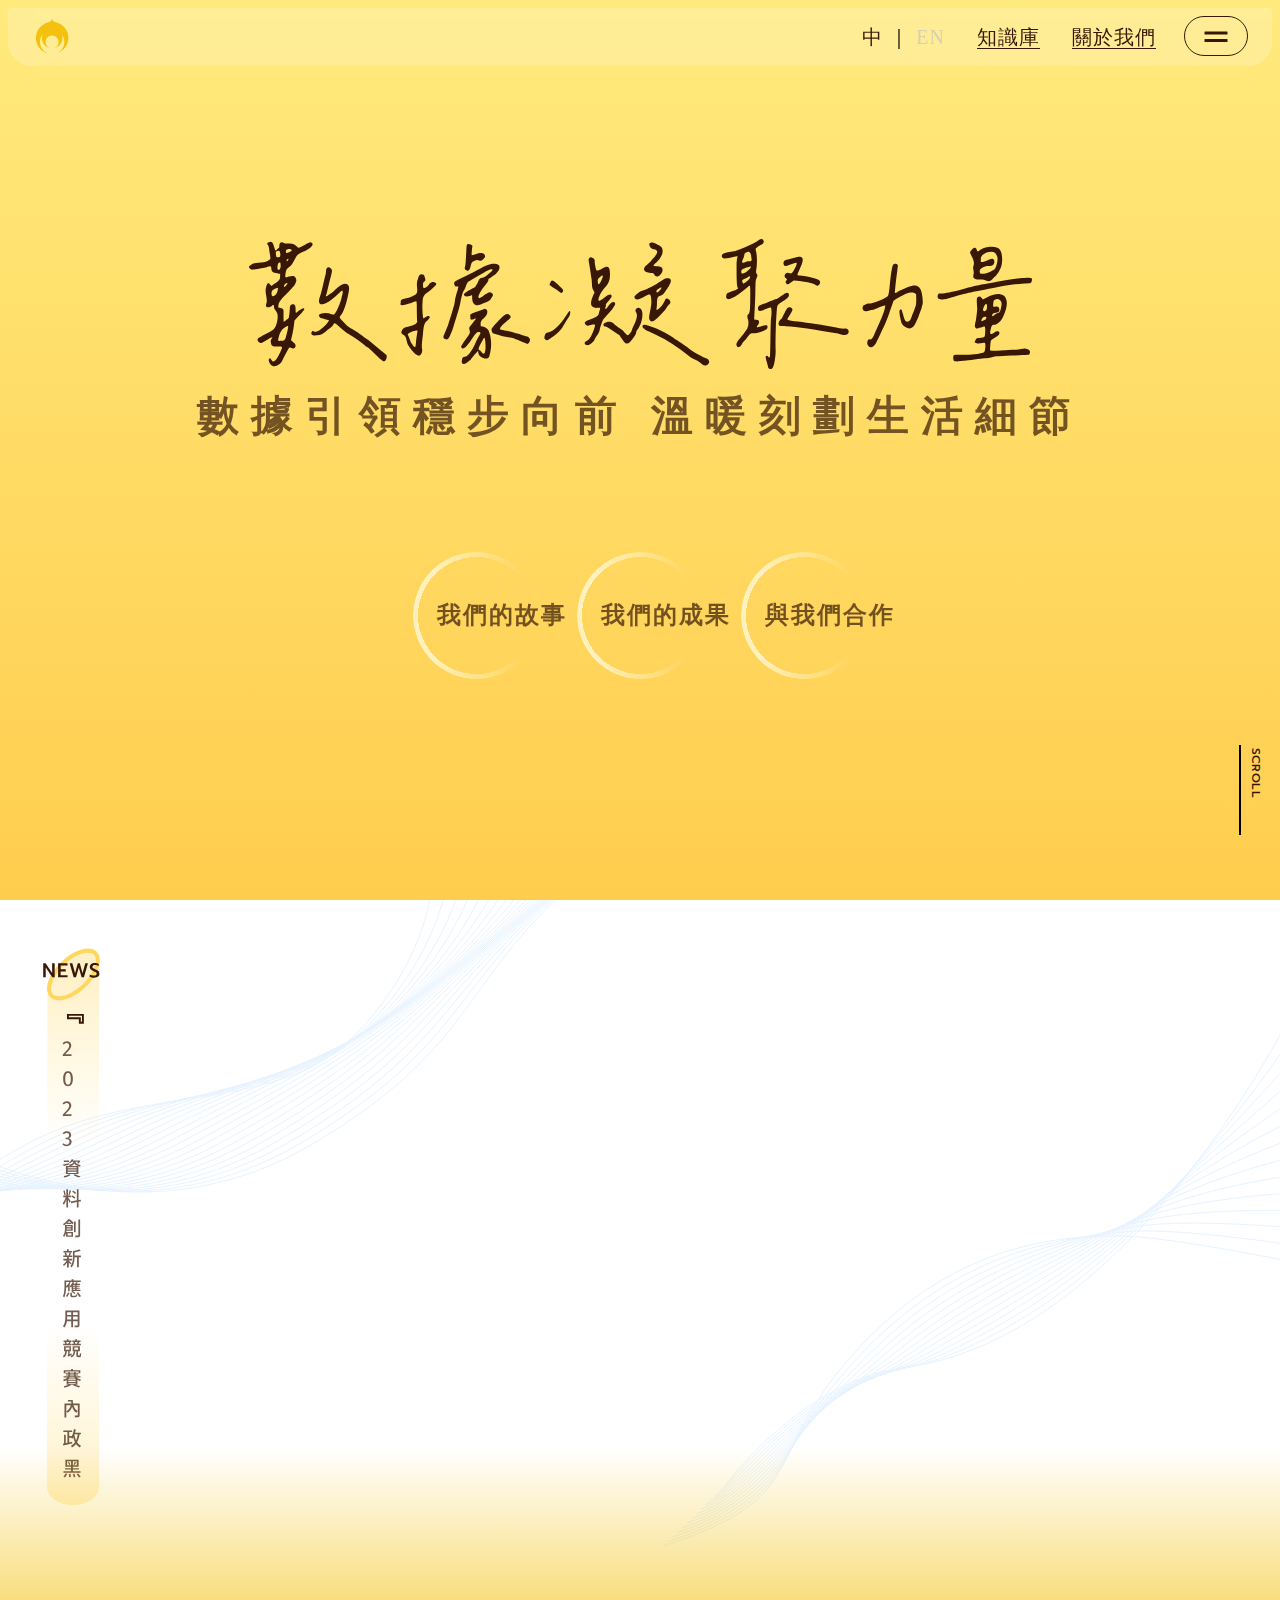
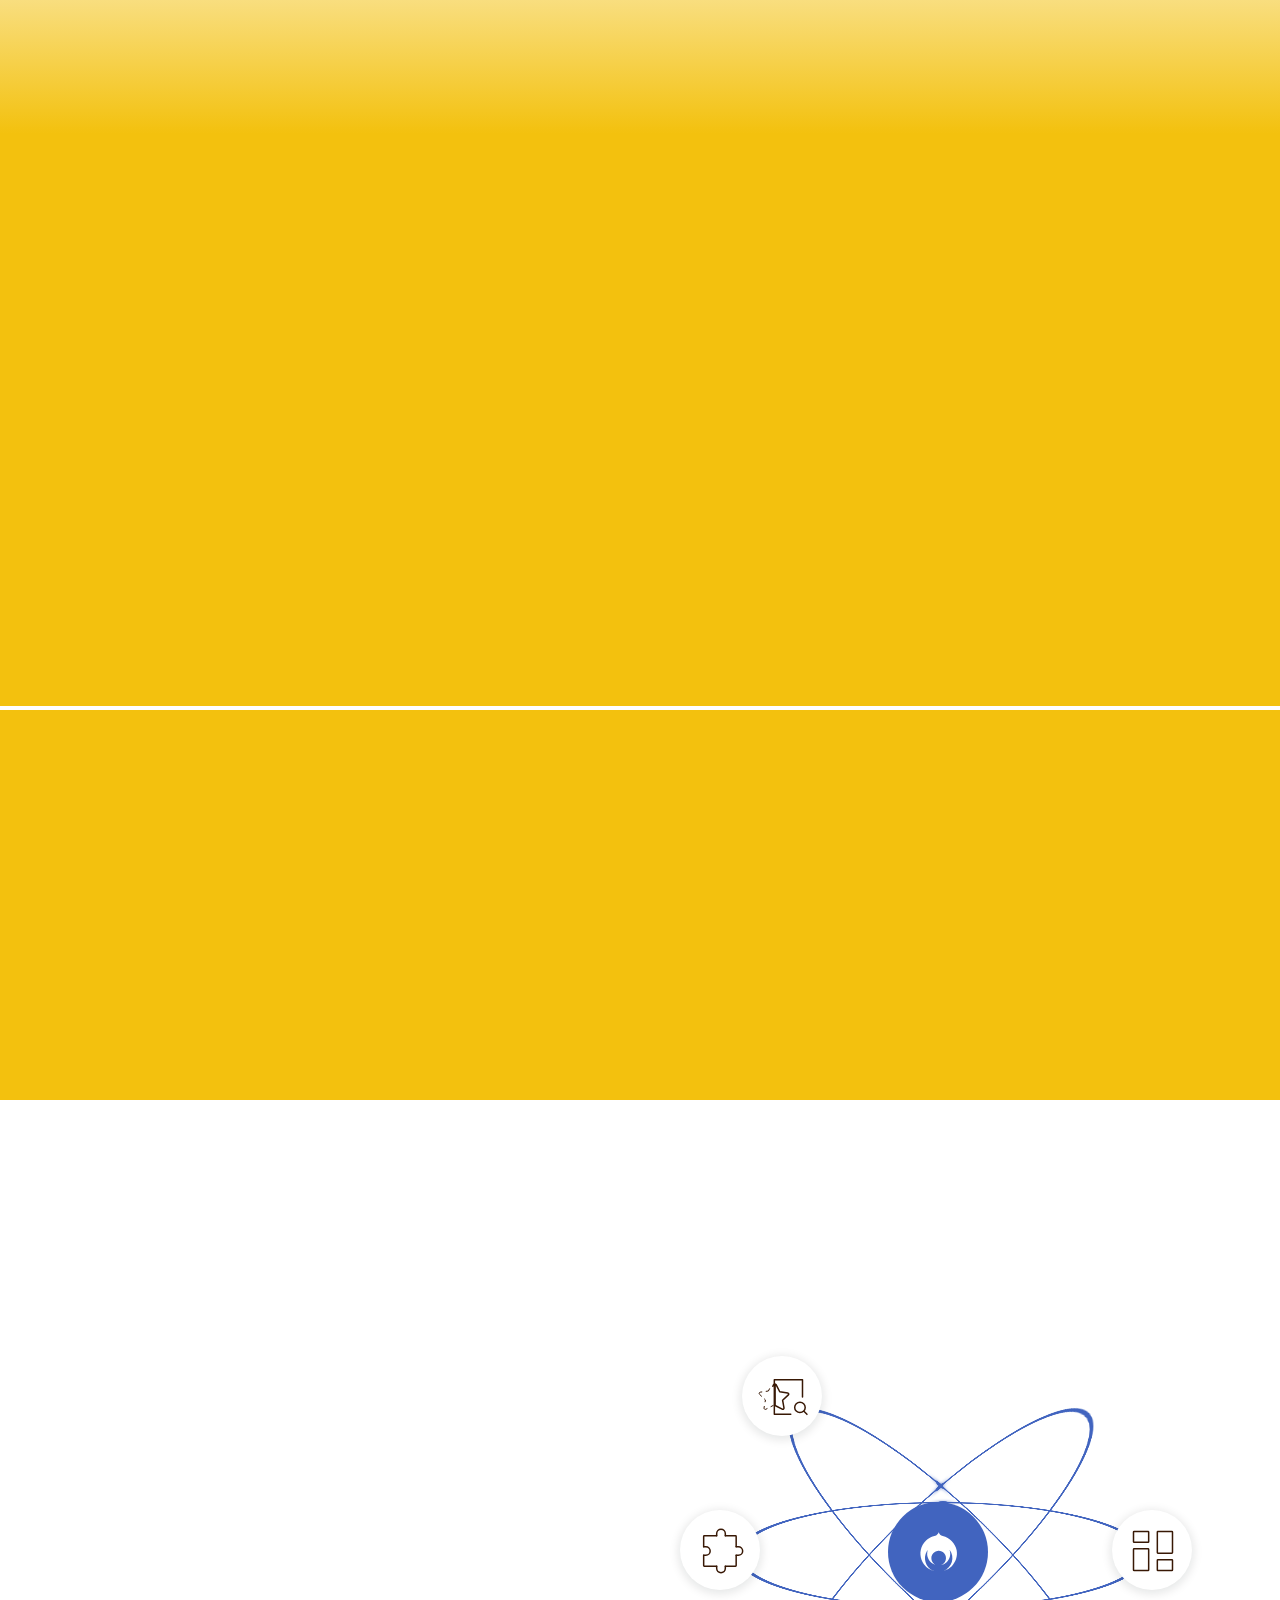
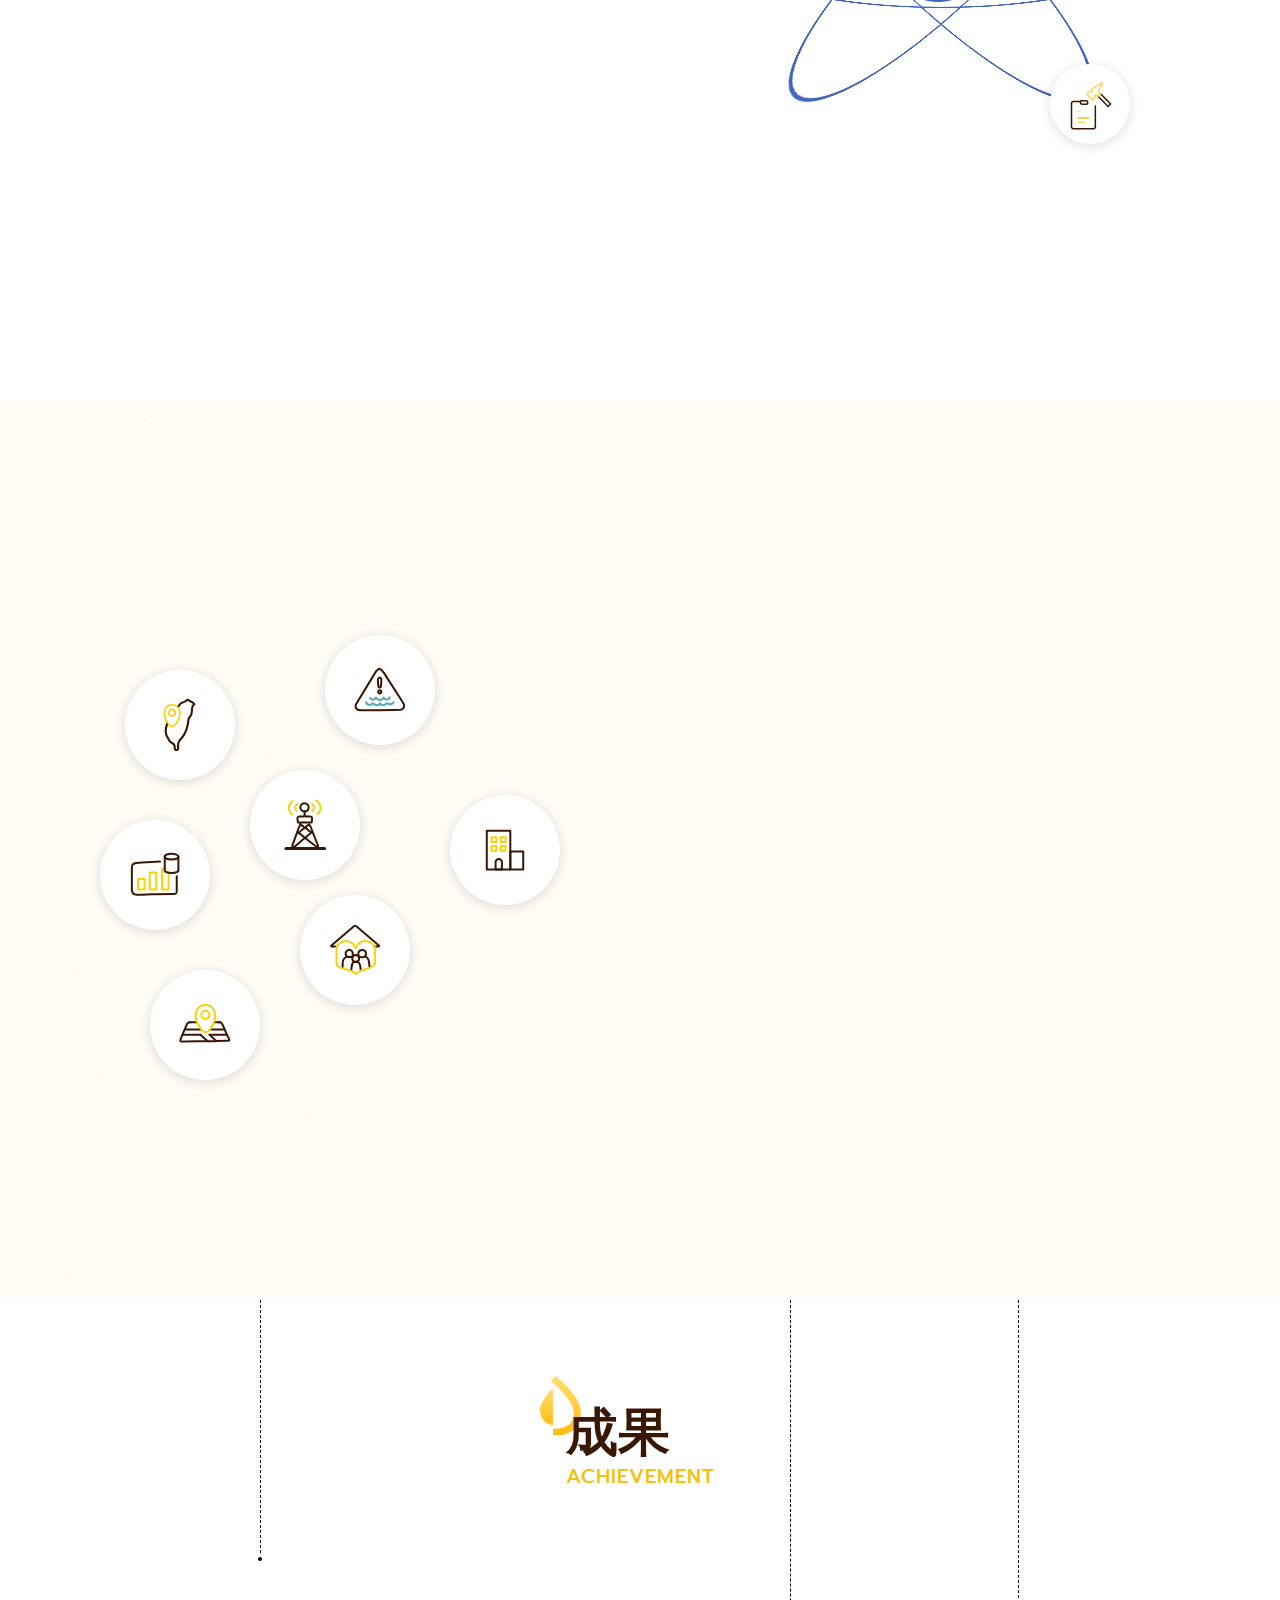
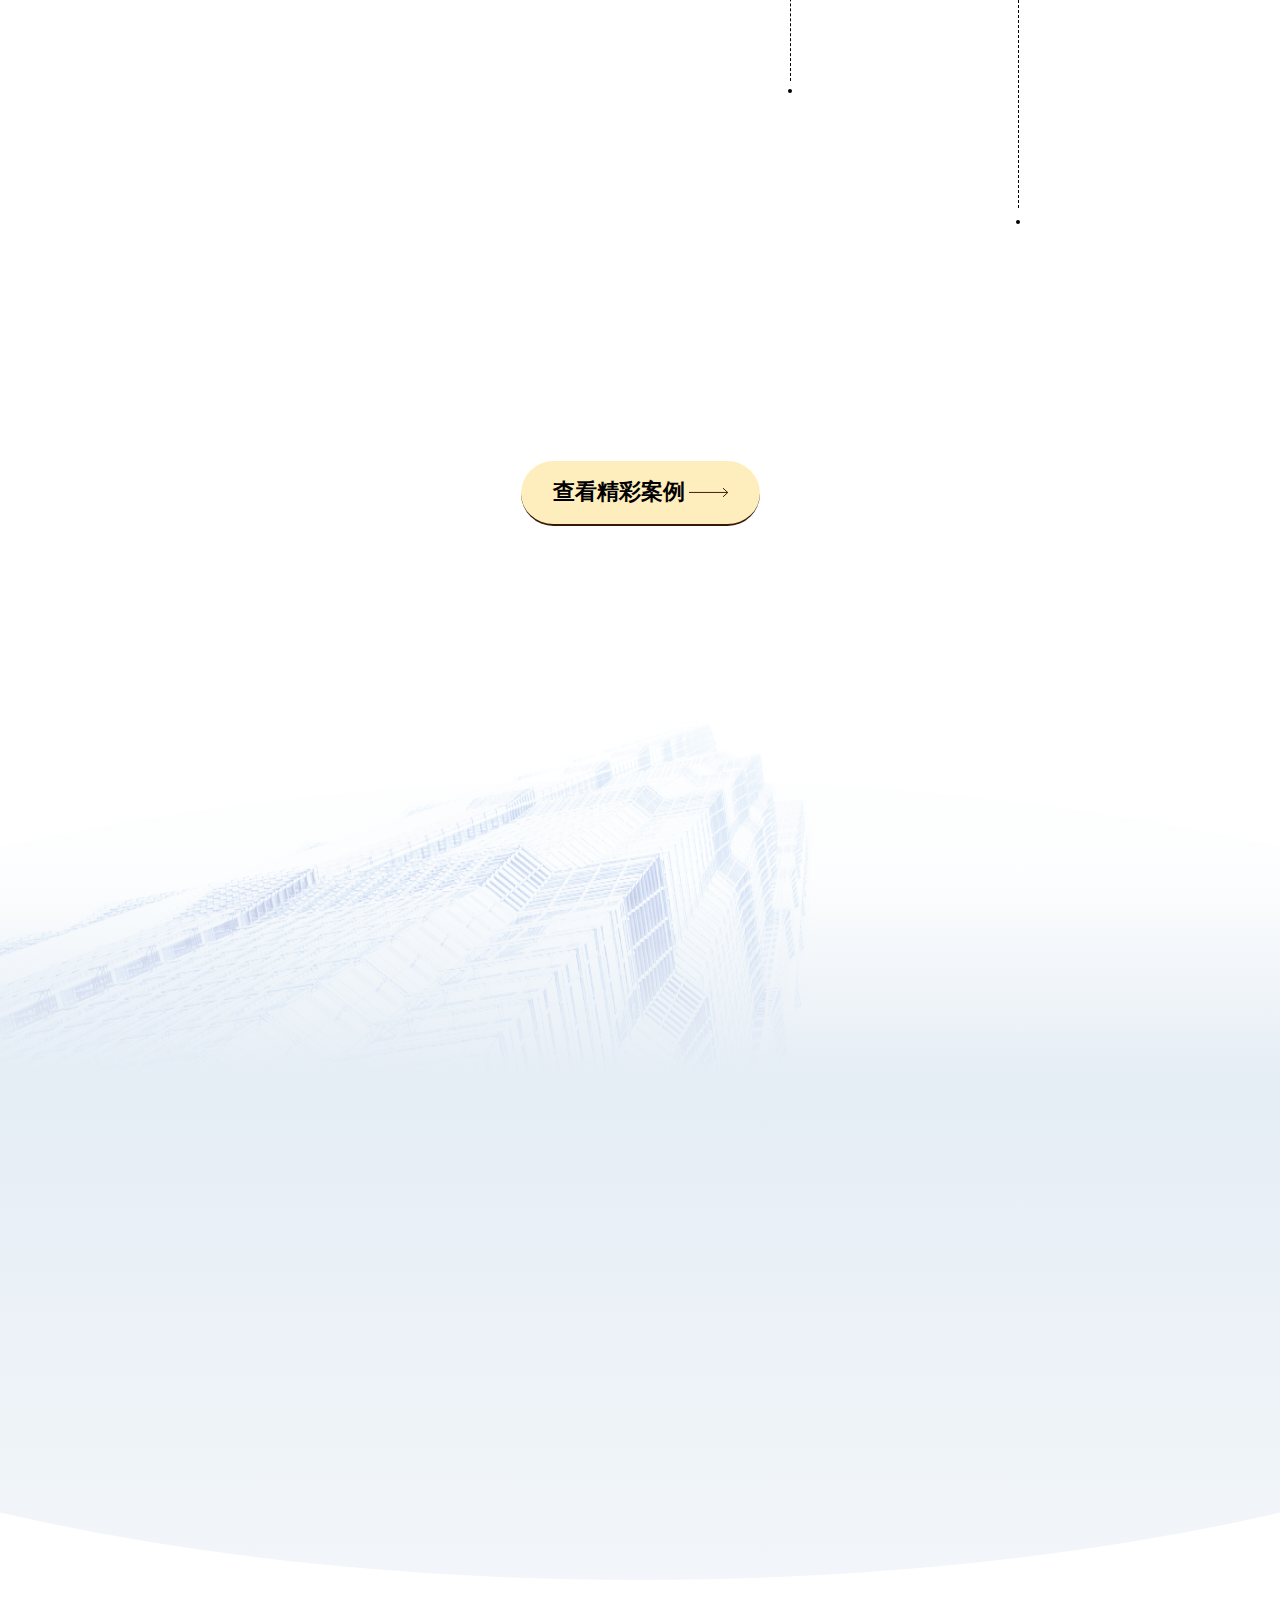
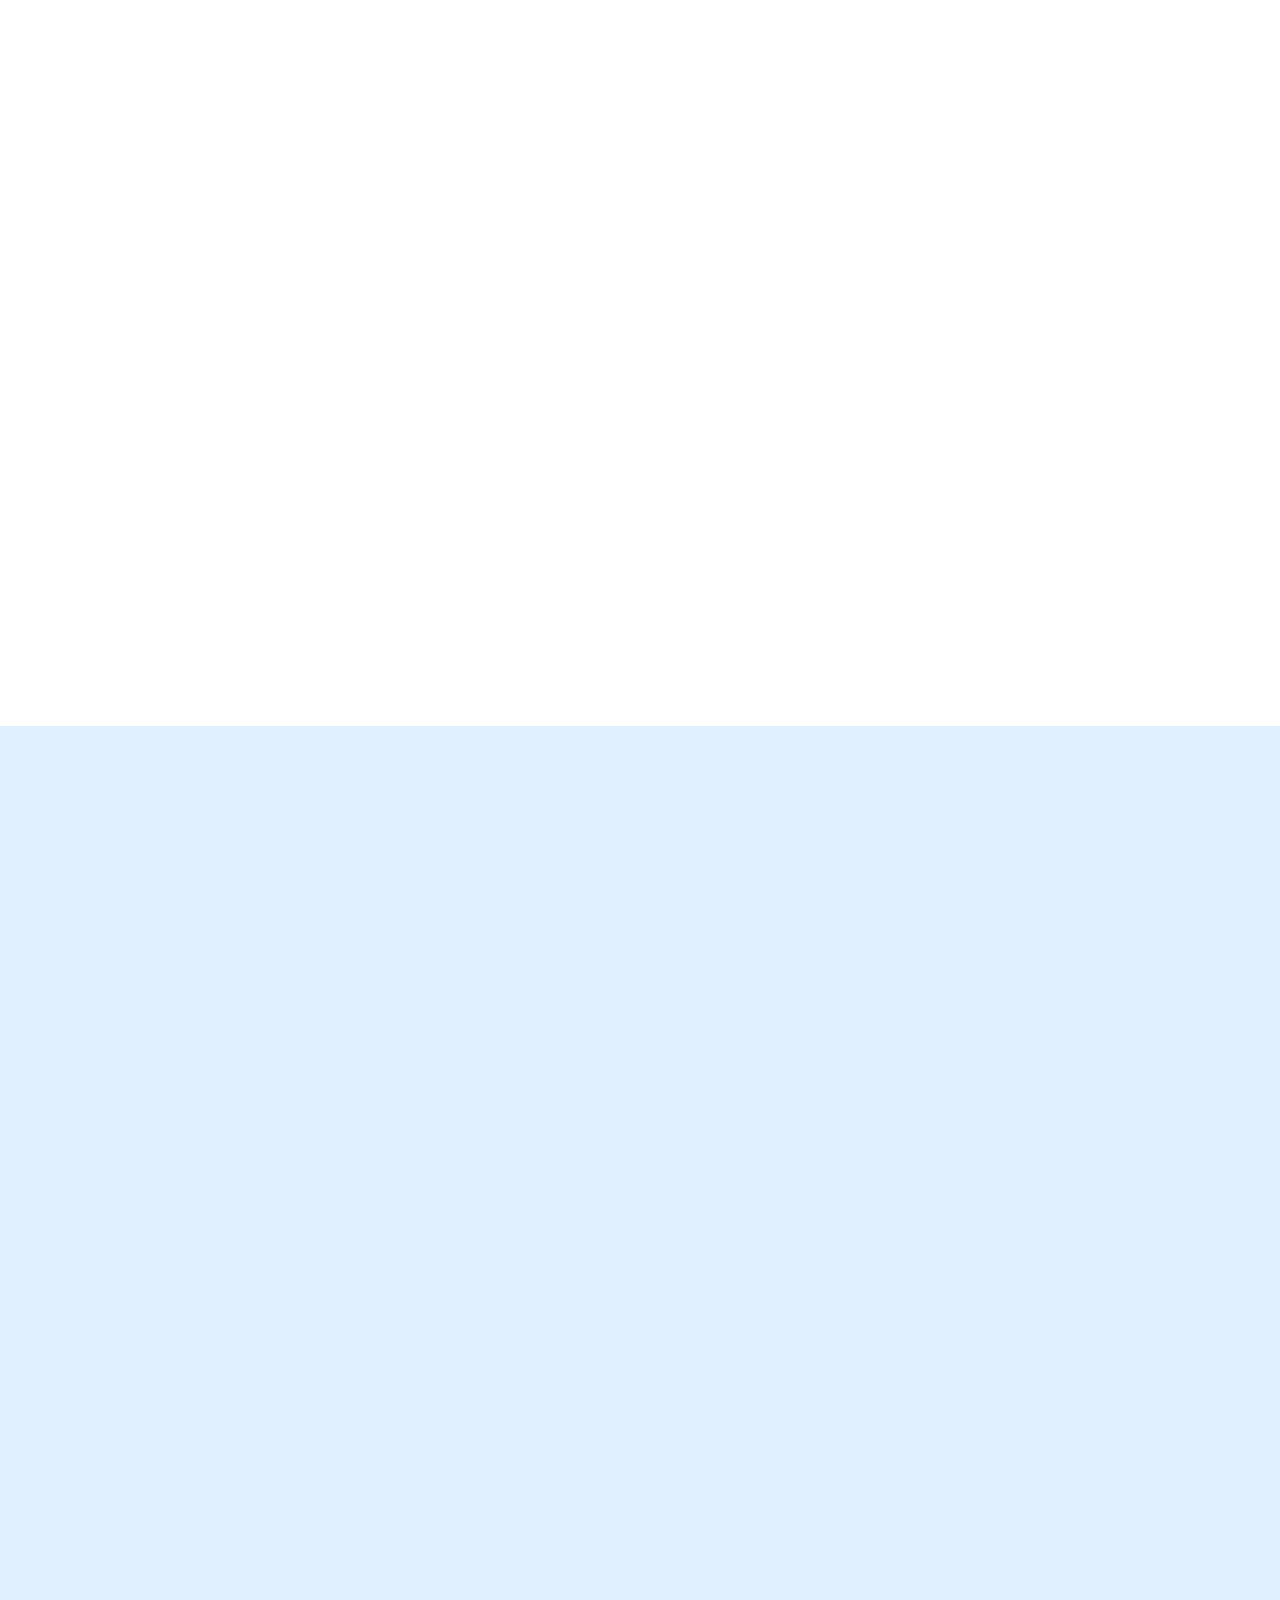
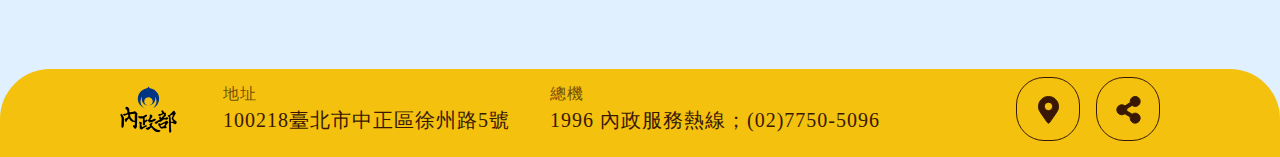
==== commit f7caf4bb: "調整1" ====
--- a/index.html
+++ b/index.html
@@ -22,7 +22,7 @@
               <!-- <input id="langurge1" type="radio" name="langurge" />
               <label for="langurge1">中</label> -->
               <label>
-                <input type="radio" name="langurge" /><span>中</span>
+                <input type="radio" name="langurge" checked /><span>中</span>
               </label>
               ｜
               <!-- <input id="langurge2" type="radio" name="langurge" />
@@ -31,68 +31,85 @@
                 <input type="radio" name="langurge" /><span>EN</span>
               </label>
             </div>
-            <div>
+            <div class="link">
               <a href="#">知識庫</a>
             </div>
-            <div>
+            <div class="link">
               <a href="#">關於我們</a>
             </div>
           </div>
-          <div class="menu">
-            <button class="burger"></button>
-          </div>
-        </div>
-      </div>
-      <nav class="on">
-        <div class="top">
-          <div class="langurge_box">
-            <label>
-              <input type="radio" name="langurge2" checked /><span>中</span>
-            </label>
-            ｜
-            <label>
-              <input type="radio" name="langurge2" /><span>英</span>
-            </label>
-          </div>
           <div class="icon">
-            <button class="burger"></button>
-          </div>
-        </div>
-        <ul>
-          <li>
+            <button class="burger" onclick="menuSwitch()"></button>
+          </div>
+        </div>
+      </div>
+      <nav id="nav">
+        <div>
+          <div class="top">
+            <div class="langurge_box">
+              <label>
+                <input type="radio" name="langurge2" checked /><span>中</span>
+              </label>
+              ｜
+              <label>
+                <input type="radio" name="langurge2" /><span>英</span>
+              </label>
+            </div>
+            <div class="icon">
+              <button class="burger on" onclick="menuSwitch()"></button>
+            </div>
+          </div>
+          <ul>
+            <li>
+              <a href="">
+                <span>首頁</span>
+              </a>
+            </li>
+            <li class="list_down">
+              <input id="menu_list1" type="checkbox" name="menu" />
+              <div>
+                <label for="menu_list1">精彩案例</label>
+                <ul>
+                  <li>
+                    <a href=""><span>銀髮安居</span></a>
+                  </li>
+                  <li>
+                    <a href=""><span>電信信令</span></a>
+                  </li>
+                  <li>
+                    <a href=""><span>地址編碼</span></a>
+                  </li>
+                </ul>
+              </div>
+            </li>
+            <li>
+              <a href=""><span>知識庫</span></a>
+            </li>
+            <li>
+              <a href=""><span>最新消息</span></a>
+            </li>
+            <li>
+              <a href=""><span>關於我們</span></a>
+            </li>
+          </ul>
+          <div class="link">
             <a href="">
-              <span>首頁</span>
+              <svg viewBox="0 0 34 34" stroke="currentColor">
+                <path
+                  fill="currentColor"
+                  d="M15.9402 30.495C8.13608 19.1813 6.6875 18.0202 6.6875 13.8623C6.6875 8.16685 11.3045 3.5498 17 3.5498C22.6955 3.5498 27.3125 8.16685 27.3125 13.8623C27.3125 18.0202 25.8639 19.1813 18.0598 30.495C17.5477 31.2348 16.4523 31.2347 15.9402 30.495ZM17 18.1592C19.3731 18.1592 21.2969 16.2354 21.2969 13.8623C21.2969 11.4892 19.3731 9.56543 17 9.56543C14.6269 9.56543 12.7031 11.4892 12.7031 13.8623C12.7031 16.2354 14.6269 18.1592 17 18.1592Z"
+                />
+              </svg>
             </a>
-          </li>
-          <li>
-            <label>
-              <input type="radio" name="menu" /><span>精彩案例</span>
-            </label>
-            <ul>
-              <li>
-                <a href=""><span>銀髮安居</span></a>
-              </li>
-              <li>
-                <a href=""><span>電信信令</span></a>
-              </li>
-              <li>
-                <a href=""><span>地址編碼</span></a>
-              </li>
-            </ul>
-          </li>
-          <li>
-            <a href=""><span>知識庫</span></a>
-          </li>
-          <li>
-            <a href=""><span>最新消息</span></a>
-          </li>
-          <li>
-            <a href=""><span>關於我們</span></a>
-          </li>
-        </ul>
-        <div class="link">
-          <a href=""><img src="./assets/img/layout/map.svg" alt="" /></a>
-          <a href=""><img src="./assets/img/layout/share.svg" alt="" /></a>
+            <a href="">
+              <svg viewBox="0 0 34 34" stroke="currentColor">
+                <path
+                  fill="currentColor"
+                  d="M23.875 20.7373C22.6607 20.7373 21.5446 21.1573 20.6636 21.8596L15.159 18.4192C15.322 17.6818 15.322 16.9177 15.159 16.1804L20.6636 12.74C21.5446 13.4423 22.6607 13.8623 23.875 13.8623C26.7227 13.8623 29.0312 11.5538 29.0312 8.70605C29.0312 5.85835 26.7227 3.5498 23.875 3.5498C21.0273 3.5498 18.7188 5.85835 18.7188 8.70605C18.7188 9.09052 18.7612 9.46499 18.841 9.82544L13.3364 13.2658C12.4554 12.5635 11.3393 12.1436 10.125 12.1436C7.2773 12.1436 4.96875 14.4521 4.96875 17.2998C4.96875 20.1475 7.2773 22.4561 10.125 22.4561C11.3393 22.4561 12.4554 22.0361 13.3364 21.3338L18.841 24.7742C18.7596 25.1417 18.7186 25.5171 18.7188 25.8936C18.7188 28.7413 21.0273 31.0498 23.875 31.0498C26.7227 31.0498 29.0312 28.7413 29.0312 25.8936C29.0312 23.0459 26.7227 20.7373 23.875 20.7373Z"
+                />
+              </svg>
+            </a>
+          </div>
         </div>
       </nav>
     </header>
@@ -157,12 +174,17 @@
       <div class="rain_box">
         <img class="raindrop" src="/assets/img/Group 2320.svg" />
         <div class="content_box">
-          <p id="A2_txt" class="txt">
-            <span>我們將數據轉化為有用的訊息</span>
-            <span>抓住關鍵的資訊與脈絡</span>
-            <span>掌握即時的生活動態據此提供</span>
-            <span>安定、安居、安心的環境</span>
-          </p>
+          <div class="news">
+            <img src="./assets/img/home/homebox2/new.svg" alt="" />
+          </div>
+          <div class="txt">
+            <p>
+              <span>我們將數據轉化為有用的訊息</span>
+              <span>抓住關鍵的資訊與脈絡</span>
+              <span>掌握即時的生活動態據此提供</span>
+              <span>安定、安居、安心的環境</span>
+            </p>
+          </div>
         </div>
         <div class="footer">
           <div class="outer-shadow">
@@ -187,6 +209,9 @@
       </p>
     </article>
     <article class="home_box4" name="home_box4" id="home_box4">
+      <div class="news">
+        <img src="./assets/img/home/homebox4/news.svg" alt="" />
+      </div>
       <div class="txt_box">
         <h2 data-aos="fade-up" data-aos-delay="100">
           我們的故事<br /><span>Our story</span>
@@ -207,25 +232,36 @@
             <div></div>
           </div>
         </div>
-        <div class="circular">
-          <div>
-            <span>整合</span>
-            <img src="./assets/img/home/homebox4/integrate.svg" />
-          </div>
-          <div>
-            <span>重組</span>
-            <img src="./assets/img/home/homebox4/recombine.svg" />
-          </div>
-          <div>
-            <span>應用</span>
-            <img src="./assets/img/home/homebox4/application.svg" />
-          </div>
-          <div>
-            <span>挖掘</span>
-            <img src="./assets/img/home/homebox4/excavation.svg" />
-          </div>
-        </div>
-      </div>
+        <div class="circular_box">
+          <div>
+            <div>
+              <span>整合</span>
+              <img src="./assets/img/home/homebox4/integrate.svg" />
+            </div>
+          </div>
+          <div>
+            <div>
+              <span>重組</span>
+              <img src="./assets/img/home/homebox4/recombine.svg" />
+            </div>
+          </div>
+          <div>
+            <div>
+              <span>應用</span>
+              <img src="./assets/img/home/homebox4/application.svg" />
+            </div>
+          </div>
+          <div>
+            <div>
+              <span>挖掘</span>
+              <img src="./assets/img/home/homebox4/excavation.svg" />
+            </div>
+          </div>
+        </div>
+      </div>
+      <p class="padContent" data-aos="fade-up" data-aos-delay="200">
+        內政部於2017年成立「內政數據分析及決策應用工作小組」，主責跨域數據整合與應用，從資料模組建置到資料挖掘、重組等，隨著連結資料的增加、AI工具導入、模擬資料的釋出，應用面向逐漸擴展，使公共政策發展出更多創意應用。
+      </p>
     </article>
     <article class="home_box5">
       <div class="particle-network-animation">
@@ -233,31 +269,59 @@
           <a
             href="https://segis.moi.gov.tw/STAT/Web/Platform/BigData/STAT_BigData.aspx"
           >
-            <span>電信信令人口統計</span>
+            <div>
+              <img class="n" src="./assets/img/home/homebox5/m1.svg" />
+              <img class="h" src="./assets/img/home/homebox5/m1_h.svg" />
+              <span>電信信令人口統計</span>
+            </div>
           </a>
           <a
             href="https://moisagis.moi.gov.tw/moiap/gis2010/Pro/Logged/flood/web/index.cfm"
           >
-            <span>即時淹水資訊</span>
+            <div>
+              <img class="n" src="./assets/img/home/homebox5/m2.svg" />
+              <img class="h" src="./assets/img/home/homebox5/m2_h.svg" />
+              <span>即時淹水資訊</span>
+            </div>
           </a>
           <a href="https://www.ris.gov.tw/app/portal/346">
-            <span>戶籍登記</span>
+            <div>
+              <img class="n" src="./assets/img/home/homebox5/m3.svg" />
+              <img class="h" src="./assets/img/home/homebox5/m3_h.svg" />
+              <span>戶籍登記</span>
+            </div>
           </a>
           <a href="https://pip.moi.gov.tw/V3/Default.aspx">
-            <span>不動產資訊平台</span>
+            <div>
+              <img class="n" src="./assets/img/home/homebox5/m4.svg" />
+              <img class="h" src="./assets/img/home/homebox5/m4_h.svg" />
+              <span>不動產資訊平台</span>
+            </div>
           </a>
           <a
             href="https://segis.moi.gov.tw/STAT/Web/Portal/STAT_PortalHome.aspx"
           >
-            <span>地理資訊</span>
+            <div>
+              <img class="n" src="./assets/img/home/homebox5/m5.svg" />
+              <img class="h" src="./assets/img/home/homebox5/m5_h.svg" />
+              <span>地理資訊</span>
+            </div>
           </a>
           <a
             href="https://segis.moi.gov.tw/STAT/Web/Platform/BigData/STAT_BigData.aspx"
           >
-            <span>模擬資料</span>
+            <div>
+              <img class="n" src="./assets/img/home/homebox5/m6.svg" />
+              <img class="h" src="./assets/img/home/homebox5/m6_h.svg" />
+              <span>模擬資料</span>
+            </div>
           </a>
           <a href="https://segis.moi.gov.tw/StatAddrCode/Index">
-            <span>地址識別碼</span>
+            <div>
+              <img class="n" src="./assets/img/home/homebox5/m7.svg" />
+              <img class="h" src="./assets/img/home/homebox5/m7_h.svg" />
+              <span>地址識別碼</span>
+            </div>
           </a>
         </div>
       </div>
@@ -280,14 +344,17 @@
           <span>Achievement</span>
         </div>
         <div class="txt_box">
-          <div class="box" data-aos="fade-up">
-            <p><span>跨域資料集</span><span>115+</span></p>
-          </div>
-          <div class="box" data-aos="fade-up">
-            <p><span>大數據資料</span><span>10 +</span></p>
-          </div>
-          <div class="box" data-aos="fade-up">
-            <p><span>執行案例</span><span>28+</span></p>
+          <div class="box">
+            <p data-aos="fade-up"><span>跨域資料集</span><span>115+</span></p>
+            <div class="line"></div>
+          </div>
+          <div class="box">
+            <p data-aos="fade-up"><span>大數據資料</span><span>10 +</span></p>
+            <div class="line"></div>
+          </div>
+          <div class="box">
+            <p data-aos="fade-up"><span>執行案例</span><span>28+</span></p>
+            <div class="line"></div>
           </div>
         </div>
         <div>
@@ -301,26 +368,7 @@
           <h2>大事紀</h2>
           <span>chronicle of events</span>
         </div>
-        <div class="carousel_box" data-aos="fade-up">
-          <div>
-            <span>2018</span>
-            <p>建立3大標準程序</p>
-          </div>
-          <div>
-            <span>2019</span>
-            <p>推動銀髮安逡計畫</p>
-          </div>
-          <div class="active">
-            <span>2020</span>
-            <p>首創地址編碼</p>
-            <button class="left"><</button>
-            <button class="right">></button>
-          </div>
-          <div>
-            <span>2021</span>
-            <p>建置大表與官網上線</p>
-          </div>
-        </div>
+        <div class="carousel_box" data-aos="fade-up"></div>
         <div class="list_box">
           <img
             data-aos="zoom-in"
@@ -443,7 +491,7 @@
 
     <footer>
       <div>
-        <img src="./assets/img/logo.svg" alt="" />
+        <img src="./assets/img/layout/footerLogo.svg" alt="" />
         <div>
           <div class="content">
             <p>
@@ -456,8 +504,22 @@
             </p>
           </div>
           <div class="link">
-            <a href=""><img src="./assets/img/layout/map.svg" alt="" /></a>
-            <a href=""><img src="./assets/img/layout/share.svg" alt="" /></a>
+            <a href="">
+              <svg viewBox="0 0 34 34" stroke="currentColor">
+                <path
+                  fill="currentColor"
+                  d="M15.9402 30.495C8.13608 19.1813 6.6875 18.0202 6.6875 13.8623C6.6875 8.16685 11.3045 3.5498 17 3.5498C22.6955 3.5498 27.3125 8.16685 27.3125 13.8623C27.3125 18.0202 25.8639 19.1813 18.0598 30.495C17.5477 31.2348 16.4523 31.2347 15.9402 30.495ZM17 18.1592C19.3731 18.1592 21.2969 16.2354 21.2969 13.8623C21.2969 11.4892 19.3731 9.56543 17 9.56543C14.6269 9.56543 12.7031 11.4892 12.7031 13.8623C12.7031 16.2354 14.6269 18.1592 17 18.1592Z"
+                />
+              </svg>
+            </a>
+            <a href="">
+              <svg viewBox="0 0 34 34" stroke="currentColor">
+                <path
+                  fill="currentColor"
+                  d="M23.875 20.7373C22.6607 20.7373 21.5446 21.1573 20.6636 21.8596L15.159 18.4192C15.322 17.6818 15.322 16.9177 15.159 16.1804L20.6636 12.74C21.5446 13.4423 22.6607 13.8623 23.875 13.8623C26.7227 13.8623 29.0312 11.5538 29.0312 8.70605C29.0312 5.85835 26.7227 3.5498 23.875 3.5498C21.0273 3.5498 18.7188 5.85835 18.7188 8.70605C18.7188 9.09052 18.7612 9.46499 18.841 9.82544L13.3364 13.2658C12.4554 12.5635 11.3393 12.1436 10.125 12.1436C7.2773 12.1436 4.96875 14.4521 4.96875 17.2998C4.96875 20.1475 7.2773 22.4561 10.125 22.4561C11.3393 22.4561 12.4554 22.0361 13.3364 21.3338L18.841 24.7742C18.7596 25.1417 18.7186 25.5171 18.7188 25.8936C18.7188 28.7413 21.0273 31.0498 23.875 31.0498C26.7227 31.0498 29.0312 28.7413 29.0312 25.8936C29.0312 23.0459 26.7227 20.7373 23.875 20.7373Z"
+                />
+              </svg>
+            </a>
           </div>
         </div>
       </div>
--- a/assets/css/style.min.css
+++ b/assets/css/style.min.css
@@ -1 +1 @@
-@font-face{font-family:Glow Sans TC;src:url("../font/GlowSansTC-Normal-v0.93/GlowSansTC-Normal-Regular.otf")}@font-face{font-family:Chenyuluoyan;src:url("../font/ChenYuluoyan-Thin-Monospaced.ttf")}@font-face{font-family:Prompt;src:url("../font/Prompt/Prompt-Medium.ttf")}.btn_style2,.btn_style1{display:inline-flex;padding:16px 32px;justify-content:center;align-items:center;gap:4px;border:inherit;border-radius:50px;border-bottom:2px solid #381805;cursor:pointer;font-family:Glow Sans TC;font-size:22px;font-style:normal;font-weight:700;line-height:140%}.btn_style2::after,.btn_style1::after{content:"";display:block;width:39px;height:9.716px;background:url("../img/right-arrow.svg") center no-repeat}html,body{width:100%}*{box-sizing:border-box;scroll-behaviour:smooth}body{position:relative}body>header{position:absolute;z-index:1;top:0;left:0;width:100%;padding:8px}body>header>div{padding:8px 24px;display:flex;justify-content:space-between;align-items:center;align-self:stretch;border-radius:4px 4px 24px 24px;background:rgba(255,255,255,.2);backdrop-filter:blur(10px)}body>header>div>.logo{width:40px}body>header>div>.right{display:flex;align-items:center;gap:24px}body>header>div>.right>.link_box{display:flex;justify-content:center;align-items:flex-start;gap:24px}body>header>div>.right>.link_box>div{font-family:Glow Sans TC;font-size:20px;font-style:normal;font-weight:500;line-height:150%;letter-spacing:1px;padding:4px}body>header>div>.right>.link_box>div.langurge_box{font-family:Glow Sans TC;font-size:20px;font-style:normal;font-weight:500;line-height:150%;letter-spacing:1px}body>header>div>.right>.link_box>div.langurge_box>label{cursor:pointer}body>header>div>.right>.link_box>div.langurge_box>label>input[type=radio]{display:none}body>header>div>.right>.link_box>div.langurge_box>label>input[type=radio]+span{color:#d9d0b0}body>header>div>.right>.link_box>div.langurge_box>label>input[type=radio]:checked+span{color:#381805;cursor:default}body>header>div>.right>.link_box>div>a{color:#381805;border-bottom:1px #381805 solid;text-decoration:none}body>header>div>.right>.menu>.burger:before,body>header>div>.right>.menu>.burger:after{content:"";position:absolute;width:23px;height:3px;background:#381805;left:50%;transform:translate(-50%, -50%);border-radius:.5px}body>header>div>.right>.menu>.burger{position:relative;cursor:pointer;width:64px;height:40px;border:1px solid #381805;background:rgba(0,0,0,0);border-radius:100px}body>header>div>.right>.menu>.burger:after{top:40%}body>header>div>.right>.menu>.burger:before{top:60%}body>header>nav{position:fixed;top:0;right:0;display:flex;width:100%;max-width:434px;height:100%;padding:8px 32px 32px 32px;flex-direction:column;align-items:flex-end;gap:24px;z-index:1}body>header>nav::before{content:"";z-index:-1;display:block;position:fixed;top:0;left:0;width:100%;height:100%;background-color:rgba(0,0,0,.6)}body>header>nav::after{content:"";z-index:-1;display:block;position:fixed;top:0;right:0;width:100%;max-width:434px;height:100%;border-radius:32px 0px 0px 32px;background:#fff}body>header>nav>.top{display:flex;padding:10px;align-items:flex-start;justify-content:space-between;gap:10px;align-self:stretch}body>header>nav>.top>.langurge_box{font-family:Glow Sans TC;font-size:20px;font-style:normal;font-weight:500;line-height:150%;letter-spacing:1px}body>header>nav>.top>.langurge_box>label{cursor:pointer}body>header>nav>.top>.langurge_box>label>input[type=radio]{display:none}body>header>nav>.top>.langurge_box>label>input[type=radio]+span{color:#d9d0b0}body>header>nav>.top>.langurge_box>label>input[type=radio]:checked+span{color:#381805;cursor:default}body>header>nav>ul{display:flex;flex-direction:column;align-items:flex-start;gap:18px;align-self:stretch}body>header>nav>ul>li{padding:8px 16px;display:flex;flex-direction:column;align-items:flex-start;gap:18px;align-self:stretch}body>header>nav>ul>li>label{display:flex;padding:8px 16px;justify-content:space-between;align-items:center;gap:10px;width:100%;cursor:pointer}body>header>nav>ul>li>label::after{content:"";display:block;width:24px;height:24px;background:url("../img/layout/nav-arrow-down.svg") center no-repeat;transform:rotate(0deg);transition:.3s}body>header>nav>ul>li>label>input[type=radio]{display:none}body>header>nav>ul>li>ul{display:flex;flex-direction:column;align-items:flex-start;gap:18px;align-self:stretch}body>header>nav>ul>li>ul>li{padding:8px 16px}body>header>nav>ul>li span{color:#381805;font-family:Glow Sans TC;font-size:20px;font-style:normal;font-weight:500;line-height:150%;letter-spacing:1px;text-decoration-line:underline}body>header>nav>.link{display:flex;align-items:flex-start;gap:16px}body>header>nav>.link a{display:flex;width:64px;height:64px;justify-content:center;align-items:center;border-radius:28px;border:1px solid var(--text-text, #381805);cursor:pointer}body>header>nav>.link a>img{width:33px}body>footer>div{border-radius:50px 50px 0px 0px;background:#f3c10e;display:flex;align-items:center;gap:46px;padding:8px 120px 16px 120px}body>footer>div>img{width:57px;height:auto}body>footer>div>div{display:flex;align-items:center;justify-content:space-between;flex:auto}body>footer>div>div>.content{display:flex;align-items:flex-start;gap:40px}body>footer>div>div>.content>p{display:flex;flex-direction:column;align-items:flex-start}body>footer>div>div>.content>p>span:first-child{color:rgba(56,24,5,.7);font-family:Glow Sans TC;font-size:16px;font-style:normal;font-weight:500;line-height:137.5%;letter-spacing:.64px}body>footer>div>div>.content>p>span:last-child{color:#381805;font-family:Glow Sans TC;font-size:20px;font-style:normal;font-weight:500;line-height:150%;letter-spacing:1px}body>footer>div>div>.link{display:flex;align-items:flex-start;gap:16px}body>footer>div>div>.link a{display:flex;width:64px;height:64px;justify-content:center;align-items:center;border-radius:28px;border:1px solid var(--text-text, #381805);cursor:pointer}body>footer>div>div>.link a>img{width:33px}.btn_style1{background:rgba(255,234,173,.8)}.btn_style2{background:#f6faff}.outerShadow{position:absolute;top:0;left:0;width:100%;height:100%;border-radius:50%;box-shadow:-0.7rem .2rem .5rem rgba(174,138,5,.1),.7rem .2rem .5rem rgba(243,193,14,.1),0 .5rem .5rem rgba(243,193,14,.1),inset 0 -0.1rem .2rem rgba(243,193,14,.2),inset 0 .1rem .1rem rgba(255,255,255,.1),0 -0.3rem .3rem rgba(255,255,255,.1);transform:scale(0);animation:wave 2.5s ease-out}.outerShadow::after{content:"";display:block;position:absolute;top:50%;left:50%;transform:translate(-50%, -50%);height:90%;width:96%;border-radius:50%;box-shadow:0 .1rem .15rem rgba(255,255,255,.3),inset 0 -0.1rem .15rem rgba(255,255,255,.3),inset 0 .5rem .5rem rgba(243,193,14,.2),inset .2rem 0 .3rem rgba(243,193,14,.1),inset -0.2rem 0 .3rem rgba(243,193,14,.1),0 -0.1rem .1rem rgba(243,193,14,.2)}.outerShadow::before{content:"";display:block;position:absolute;top:50%;left:50%;transform:translate(-50%, -50%);height:60%;width:64%;border-radius:50%;box-shadow:0 .1rem .15rem rgba(255,255,255,.3),inset 0 -0.1rem .15rem rgba(255,255,255,.3),inset 0 .5rem .5rem rgba(243,193,14,.2),inset .2rem 0 .3rem rgba(243,193,14,.1),inset -0.2rem 0 .3rem rgba(243,193,14,.1),0 -0.1rem .1rem rgba(243,193,14,.2)}@keyframes wave{to{transform:scale(1);opacity:0}}ul,li{list-style:none;margin:0;padding:0}@property --myColor1{syntax:"<color>";initial-value:#fff1be;inherits:false}@property --myColor2{syntax:"<color>";initial-value:rgba(255,241,190,0);inherits:false}.home_box1{position:relative;width:100%;min-height:100vh;background:linear-gradient(180deg, #ffdf6c, #ffbe17)}.home_box1>.box{display:flex;flex-direction:column;align-items:center;justify-content:center;gap:80px;min-height:85vh;padding:120px 0 0}.home_box1>.box>.msg_box{display:flex;flex-direction:column;align-items:center;gap:24px}.home_box1>.box>.msg_box>.title{width:783px;max-width:100%;fill:#381805}.home_box1>.box>.msg_box>.txt{color:rgba(56,24,5,.7);font-family:Glow Sans TC;font-size:42px;font-style:normal;font-weight:600;line-height:110%;letter-spacing:11.97px}.home_box1>.box>.txt_box{display:flex;flex-wrap:wrap;justify-content:center;gap:37px}.home_box1>.box>.txt_box>a{position:relative;text-decoration:none;width:127px;height:127px}.home_box1>.box>.txt_box>a>span{position:absolute;top:50%;left:24px;white-space:nowrap;transform:translateY(-50%);color:var(--text--text-op-md, rgba(56, 24, 5, 0.7));text-shadow:0px 2px 2px 0px rgba(0,0,0,.25);font-family:Glow Sans TC;font-size:24px;font-style:normal;font-weight:700;line-height:141%;letter-spacing:2.16px}.home_box1>.box>.txt_box>a .circle{width:127px;height:127px;border-radius:50%;position:relative;transition:all .5s;z-index:-1;-webkit-mask:radial-gradient(transparent, transparent 58.5px, #000 58.5px);overflow:hidden;background:linear-gradient(to right, var(--myColor1) 15%, var(--myColor2) 88%)}.home_box1>.box>.txt_box>a:hover .circle{animation:drift .2s linear}@keyframes drift{0%{transform:rotate(0deg)}100%{transform:rotate(360deg)}}.home_box1>.scroll-wrapper{margin-top:-200px;text-align:right}.home_box1>.scroll-wrapper .scroll-wrapper-inner{display:inline-flex;flex-direction:column}.home_box1>.scroll-wrapper .scroll-wrapper-inner .scroll-title>span{display:block;text-transform:uppercase;color:#000;font-family:"raleway";font-size:14px;font-weight:bold;letter-spacing:.4em;text-align:center;transform:rotate(90deg);margin-bottom:45px}.home_box1>.scroll-wrapper .scroll-wrapper-inner .scroll-down{position:relative;padding-top:79px;text-align:center}.home_box1>.scroll-wrapper .scroll-wrapper-inner .scroll-down::before{content:"";-webkit-animation:elasticus 2.9s cubic-bezier(1, 0, 0, 1) infinite;-moz-animation:elasticus 2.9s cubic-bezier(1, 0, 0, 1) infinite;-o-animation:elasticus 2.9s cubic-bezier(1, 0, 0, 1) infinite;animation:elasticus 2.9s cubic-bezier(1, 0, 0, 1) infinite;position:absolute;top:0px;left:50%;margin-left:-1px;width:2px;height:90px;background:#000}@-webkit-keyframes elasticus{0%{-webkit-transform-origin:0% 0%;-ms-transform-origin:0% 0%;-moz-transform-origin:0% 0%;-o-transform-origin:0% 0%;transform-origin:0% 0%;-webkit-transform:scale(1, 0);-ms-transform:scale(1, 0);-moz-transform:scale(1, 0);-o-transform:scale(1, 0);transform:scale(1, 0)}50%{-webkit-transform-origin:0% 0%;-ms-transform-origin:0% 0%;-moz-transform-origin:0% 0%;-o-transform-origin:0% 0%;transform-origin:0% 0%;-webkit-transform:scale(1, 1);-ms-transform:scale(1, 1);-moz-transform:scale(1, 1);-o-transform:scale(1, 1);transform:scale(1, 1)}50.1%{-webkit-transform-origin:0% 100%;-ms-transform-origin:0% 100%;-moz-transform-origin:0% 100%;-o-transform-origin:0% 100%;transform-origin:0% 100%;-webkit-transform:scale(1, 1);-ms-transform:scale(1, 1);-moz-transform:scale(1, 1);-o-transform:scale(1, 1);transform:scale(1, 1)}100%{-webkit-transform-origin:0% 100%;-ms-transform-origin:0% 100%;-moz-transform-origin:0% 100%;-o-transform-origin:0% 100%;transform-origin:0% 100%;-webkit-transform:scale(1, 0);-ms-transform:scale(1, 0);-moz-transform:scale(1, 0);-o-transform:scale(1, 0);transform:scale(1, 0)}}@-moz-keyframes elasticus{0%{-webkit-transform-origin:0% 0%;-ms-transform-origin:0% 0%;-moz-transform-origin:0% 0%;-o-transform-origin:0% 0%;transform-origin:0% 0%;-webkit-transform:scale(1, 0);-ms-transform:scale(1, 0);-moz-transform:scale(1, 0);-o-transform:scale(1, 0);transform:scale(1, 0)}50%{-webkit-transform-origin:0% 0%;-ms-transform-origin:0% 0%;-moz-transform-origin:0% 0%;-o-transform-origin:0% 0%;transform-origin:0% 0%;-webkit-transform:scale(1, 1);-ms-transform:scale(1, 1);-moz-transform:scale(1, 1);-o-transform:scale(1, 1);transform:scale(1, 1)}50.1%{-webkit-transform-origin:0% 100%;-ms-transform-origin:0% 100%;-moz-transform-origin:0% 100%;-o-transform-origin:0% 100%;transform-origin:0% 100%;-webkit-transform:scale(1, 1);-ms-transform:scale(1, 1);-moz-transform:scale(1, 1);-o-transform:scale(1, 1);transform:scale(1, 1)}100%{-webkit-transform-origin:0% 100%;-ms-transform-origin:0% 100%;-moz-transform-origin:0% 100%;-o-transform-origin:0% 100%;transform-origin:0% 100%;-webkit-transform:scale(1, 0);-ms-transform:scale(1, 0);-moz-transform:scale(1, 0);-o-transform:scale(1, 0);transform:scale(1, 0)}}@-o-keyframes elasticus{0%{-webkit-transform-origin:0% 0%;-ms-transform-origin:0% 0%;-moz-transform-origin:0% 0%;-o-transform-origin:0% 0%;transform-origin:0% 0%;-webkit-transform:scale(1, 0);-ms-transform:scale(1, 0);-moz-transform:scale(1, 0);-o-transform:scale(1, 0);transform:scale(1, 0)}50%{-webkit-transform-origin:0% 0%;-ms-transform-origin:0% 0%;-moz-transform-origin:0% 0%;-o-transform-origin:0% 0%;transform-origin:0% 0%;-webkit-transform:scale(1, 1);-ms-transform:scale(1, 1);-moz-transform:scale(1, 1);-o-transform:scale(1, 1);transform:scale(1, 1)}50.1%{-webkit-transform-origin:0% 100%;-ms-transform-origin:0% 100%;-moz-transform-origin:0% 100%;-o-transform-origin:0% 100%;transform-origin:0% 100%;-webkit-transform:scale(1, 1);-ms-transform:scale(1, 1);-moz-transform:scale(1, 1);-o-transform:scale(1, 1);transform:scale(1, 1)}100%{-webkit-transform-origin:0% 100%;-ms-transform-origin:0% 100%;-moz-transform-origin:0% 100%;-o-transform-origin:0% 100%;transform-origin:0% 100%;-webkit-transform:scale(1, 0);-ms-transform:scale(1, 0);-moz-transform:scale(1, 0);-o-transform:scale(1, 0);transform:scale(1, 0)}}@keyframes elasticus{0%{-webkit-transform-origin:0% 0%;-ms-transform-origin:0% 0%;-moz-transform-origin:0% 0%;-o-transform-origin:0% 0%;transform-origin:0% 0%;-webkit-transform:scale(1, 0);-ms-transform:scale(1, 0);-moz-transform:scale(1, 0);-o-transform:scale(1, 0);transform:scale(1, 0)}50%{-webkit-transform-origin:0% 0%;-ms-transform-origin:0% 0%;-moz-transform-origin:0% 0%;-o-transform-origin:0% 0%;transform-origin:0% 0%;-webkit-transform:scale(1, 1);-ms-transform:scale(1, 1);-moz-transform:scale(1, 1);-o-transform:scale(1, 1);transform:scale(1, 1)}50.1%{-webkit-transform-origin:0% 100%;-ms-transform-origin:0% 100%;-moz-transform-origin:0% 100%;-o-transform-origin:0% 100%;transform-origin:0% 100%;-webkit-transform:scale(1, 1);-ms-transform:scale(1, 1);-moz-transform:scale(1, 1);-o-transform:scale(1, 1);transform:scale(1, 1)}100%{-webkit-transform-origin:0% 100%;-ms-transform-origin:0% 100%;-moz-transform-origin:0% 100%;-o-transform-origin:0% 100%;transform-origin:0% 100%;-webkit-transform:scale(1, 0);-ms-transform:scale(1, 0);-moz-transform:scale(1, 0);-o-transform:scale(1, 0);transform:scale(1, 0)}}.home_box2{display:flex;flex-direction:column;min-height:100vh;padding-top:80px}.home_box2>.rain_box{display:flex;flex-direction:column;align-items:center;flex:auto;position:relative}.home_box2>.rain_box .raindrop{position:absolute;top:0px;left:50%;transform:translate(-50%, 200%);opacity:0;transition:.5s}.home_box2>.rain_box>.content_box{flex:auto;display:flex;flex-direction:column;justify-content:center}.home_box2>.rain_box>.content_box>.txt{color:#381805;display:inline-flex;flex-direction:column;gap:40px;text-align:center;text-shadow:1px 1px 3px rgba(0,0,0,.08);font-family:Chenyuluoyan;font-size:40px;font-style:normal;font-weight:100;letter-spacing:8.6px;margin:45px 0}.home_box2>.rain_box>.content_box>.txt>span{position:relative;opacity:0;transition:.5s}.home_box2>.rain_box>.content_box>.txt>span:nth-child(1){transition-delay:.45s}.home_box2>.rain_box>.content_box>.txt>span:nth-child(2){transition-delay:.6s}.home_box2>.rain_box>.content_box>.txt>span:nth-child(3){transition-delay:.7s}.home_box2>.rain_box>.content_box>.txt>span:nth-child(4){transition-delay:.8s}.home_box2>.rain_box>.content_box>.txt>span::after{content:"";position:absolute;top:100%;left:50%;transform:translate(-50%, 0);width:80%;height:2px;background:#ffd75f}.home_box2>.rain_box>.content_box>.txt>span.show{opacity:1}.home_box2>.rain_box .footer{position:relative;margin-top:-100px;height:353px;width:100%;background:linear-gradient(180deg, rgba(243, 193, 14, 0) 0%, #f3c10e 81.25%)}.home_box2>.rain_box .footer .outer-shadow{position:relative;width:100%;height:100%;border-radius:50%;box-shadow:-0.7rem .2rem .5rem rgba(174,138,5,.1),.7rem .2rem .5rem rgba(243,193,14,.1),0 .5rem .5rem rgba(243,193,14,.1),inset 0 -0.1rem .2rem rgba(243,193,14,.2),inset 0 .1rem .1rem rgba(255,255,255,.1),0 -0.3rem .3rem rgba(255,255,255,.1);transform:scale(0)}.home_box2>.rain_box .footer .outer-shadow::after{content:"";display:block;position:absolute;height:90%;width:96%;border-radius:50%;box-shadow:0 .1rem .15rem rgba(255,255,255,.3),inset 0 -0.1rem .15rem rgba(255,255,255,.3),inset 0 .5rem .5rem rgba(243,193,14,.2),inset .2rem 0 .3rem rgba(243,193,14,.1),inset -0.2rem 0 .3rem rgba(243,193,14,.1),0 -0.1rem .1rem rgba(243,193,14,.2)}.home_box2>.rain_box .footer .outer-shadow::before{content:"";display:block;position:absolute;top:50%;left:50%;transform:translate(-50%, -50%);height:60%;width:64%;border-radius:50%;box-shadow:0 .1rem .15rem rgba(255,255,255,.3),inset 0 -0.1rem .15rem rgba(255,255,255,.3),inset 0 .5rem .5rem rgba(243,193,14,.2),inset .2rem 0 .3rem rgba(243,193,14,.1),inset -0.2rem 0 .3rem rgba(243,193,14,.1),0 -0.1rem .1rem rgba(243,193,14,.2)}.home_box2>.rain_box .footer .inner-shadow{height:90%;width:96%;border-radius:50%;box-shadow:0 .1rem .15rem rgba(255,255,255,.3),inset 0 -0.1rem .15rem rgba(255,255,255,.3),inset 0 .5rem .5rem rgba(243,193,14,.2),inset .2rem 0 .3rem rgba(243,193,14,.1),inset -0.2rem 0 .3rem rgba(243,193,14,.1),0 -0.1rem .1rem rgba(243,193,14,.2)}.home_box2>.rain_box.show>.raindrop{opacity:1}.home_box2>.rain_box.step4>.content_box>.txt>span{opacity:1}.home_box2>.rain_box.step4 .outer-shadow{animation:wave 2.5s ease-out;animation-delay:1.25s}@keyframes wave{to{transform:scale(1);opacity:0}}.home_box2>.rain_box.step4 .raindrop{animation:fall 1.9s ease-in-out;animation-fill-mode:forwards}@keyframes fall{100%{top:100%;opacity:0}}.home_box3{display:flex;align-items:center;background-color:#f3c10e;min-height:100vh}.home_box3>p.txt{display:flex;gap:10px;align-items:flex-end;justify-content:center;margin:0;position:relative;width:100%}.home_box3>p.txt::after{content:"";position:absolute;bottom:0;left:0;display:block;width:100%;height:4px;background:#fff}.home_box3>p.txt>span{display:flex;flex-direction:column;justify-content:space-between;min-height:120px;color:var(rgb(56, 24, 5), #381805);text-align:center;text-shadow:1px 1px 3px rgba(0,0,0,.08);font-family:Chenyuluoyan;font-size:80px;font-style:normal;font-weight:100}.home_box3>p.txt>span::after{content:"";display:block;width:70%;height:0px;margin:0 auto;background-color:#fff;background:linear-gradient(to top, #fff 0%, #fff 70%, rgba(255, 255, 255, 0.3137254902) 70%, rgba(255, 255, 255, 0.3137254902) 100%)}.home_box3>p.txt>span:nth-child(6)::after{height:60px}.home_box3>p.txt>span:nth-child(7)::after{height:47px}.home_box3>p.txt>span:nth-child(8)::after{height:75px}.home_box4{min-height:100vh;display:flex;justify-content:center;align-items:center;gap:92px}.home_box4>.txt_box{display:flex;flex-direction:column;align-items:flex-start;gap:32px;max-width:500px}.home_box4>.txt_box>h2{font-family:Glow Sans TC;font-size:52px;font-style:normal;font-weight:600;line-height:110%;margin:0}.home_box4>.txt_box>h2>span{color:#f3c10e;font-family:Prompt;font-size:52px;font-style:normal;font-weight:600;line-height:110%;letter-spacing:1.04px}.home_box4>.txt_box>p{color:rgba(56,24,5,.7);font-family:Glow Sans TC;font-size:24px;font-style:normal;font-weight:700;line-height:141%;letter-spacing:2.16px}.home_box4>.molecular_box{min-width:480px;min-height:480px;position:relative}.home_box4>.molecular_box>.molecular:after{content:"";position:absolute;height:100px;width:100px;border-radius:50%;transform:translate(-48%, -48%);background:url("../img/home/homebox4/logo.svg") #f3c10e no-repeat center;background-size:45px 45px;left:50%;top:50%}.home_box4>.molecular_box>.molecular>div{border-radius:50%;border:5px solid #f3c10e;transform-style:preserve-3d;position:absolute;left:50%;top:50%;margin-left:-200px;margin-top:-200px}.home_box4>.molecular_box>.molecular>div:first-of-type{transform:rotateX(70deg) rotateY(42deg)}.home_box4>.molecular_box>.molecular>div:nth-of-type(2){transform:rotateX(75deg) rotateY(180deg)}.home_box4>.molecular_box>.molecular>div:nth-of-type(2)>div,.home_box4>.molecular_box>.molecular>div:nth-of-type(2)>div:after{animation-delay:-0.5s}.home_box4>.molecular_box>.molecular>div:nth-of-type(3){transform:rotateX(-70deg) rotateY(42deg)}.home_box4>.molecular_box>.molecular>div:nth-of-type(3)>div,.home_box4>.molecular_box>.molecular>div:nth-of-type(3)>div:after{animation-delay:-1s}.home_box4>.molecular_box>.molecular>div>div{width:400px;height:400px;position:relative;transform-style:preserve-3d;animation:trail_ 2s infinite linear}.home_box4>.molecular_box>.molecular>div>div:after{content:"";position:absolute;top:-8px;box-shadow:0 0 12px #f3c10e;left:50%;margin-left:-8px;width:12px;height:12px;border-radius:50%;background-color:#f3c10e}@keyframes trail_{from{transform:rotateZ(0deg)}to{transform:rotateZ(360deg)}}@keyframes particle_{from{transform:rotateX(90deg) rotateY(0deg)}to{transform:rotateX(90deg) rotateY(-360deg)}}@keyframes nucleus_{0%,100%{box-shadow:0 0 0 rgba(0,0,0,0)}50%{box-shadow:0 0 25px #fff}}.home_box4>.molecular_box>.circular>div{width:80px;height:80px;border-radius:50%;padding:14px;border:.5px dashed #fff;border-width:.5px;border-style:dashed;border-color:#fff;background:#fff;box-shadow:0px 2px 10px 2px rgba(0,24,19,.1);position:absolute;transform:translate(-50%, -50%)}.home_box4>.molecular_box>.circular>div>span{display:none;flex-direction:column;position:absolute;top:0%;left:0%;transform:translate(-60%, -100%);gap:4px;color:#381805;font-family:Glow Sans TC;font-size:14.87px;font-style:normal;font-weight:700;line-height:140%}.home_box4>.molecular_box>.circular>div>span::after{content:"";width:68.942px;height:20.953px;background-repeat:no-repeat;background-position:center}.home_box4>.molecular_box>.circular>div:nth-child(1){top:18%;left:18%}.home_box4>.molecular_box>.circular>div:nth-child(1)>span::after{background-image:url("../img/home/homebox4/border_L.svg")}.home_box4>.molecular_box>.circular>div:nth-child(2){top:50%;left:5%}.home_box4>.molecular_box>.circular>div:nth-child(2)>span::after{background-image:url("../img/home/homebox4/border_L.svg")}.home_box4>.molecular_box>.circular>div:nth-child(3){top:50%;left:95%}.home_box4>.molecular_box>.circular>div:nth-child(3)>span{align-items:flex-end;transform:translate(60%, -100%)}.home_box4>.molecular_box>.circular>div:nth-child(3)>span::after{background-image:url("../img/home/homebox4/border_R.svg")}.home_box4>.molecular_box>.circular>div:nth-child(4){top:82%;left:82%}.home_box4>.molecular_box>.circular>div:nth-child(4)>span{align-items:flex-end;transform:translate(60%, -100%)}.home_box4>.molecular_box>.circular>div:nth-child(4)>span::after{background-image:url("../img/home/homebox4/border_R.svg")}.home_box4>.molecular_box>.circular>div:hover{border:.5px dashed #fff;box-shadow:0px 1px 4px 1px rgba(137,115,0,.1),0px 0px 0px 12px rgba(255,234,173,.5),0px 0px 0px 4px rgba(255,234,173,.7)}.home_box4>.molecular_box>.circular>div:hover>span{display:flex}.home_box5{min-height:100vh;background-color:#fffbf5;display:flex}.home_box5 .particle-network-animation{position:relative;min-height:100%;min-width:50%}.home_box5 .particle-network-animation::before{z-index:-2;content:"";position:absolute;top:0;right:0;bottom:0;left:0;opacity:.2}.home_box5 .particle-network-animation>.link_box{display:flex;align-items:center;justify-content:center;position:absolute;top:50%;left:50%;transform:translate(-50%, -50%);width:500px;height:500px}.home_box5 .particle-network-animation>.link_box>a{text-decoration:none;position:absolute;transform:translate(-50%, -50%);display:flex;flex-direction:column;align-items:center;justify-content:center;gap:8px;width:80px;height:80px;border-radius:50%;padding:14px;border:.5px dashed #fff;border-width:.5px;border-style:dashed;border-color:#fff;background:#fff;box-shadow:0px 2px 10px 2px rgba(0,24,19,.1)}.home_box5 .particle-network-animation>.link_box>a::before{content:"";display:block;width:45px;height:45px;background-position:center center;background-size:cover;background-repeat:no-repeat}.home_box5 .particle-network-animation>.link_box>a:nth-child(1){top:50%;left:50%}.home_box5 .particle-network-animation>.link_box>a:nth-child(1)::before{background-image:url("../img/home/homebox5/m1.svg")}.home_box5 .particle-network-animation>.link_box>a:nth-child(2){top:23%;left:65%}.home_box5 .particle-network-animation>.link_box>a:nth-child(2)::before{background-image:url("../img/home/homebox5/m2.svg")}.home_box5 .particle-network-animation>.link_box>a:nth-child(3){top:55%;left:90%}.home_box5 .particle-network-animation>.link_box>a:nth-child(3)::before{background-image:url("../img/home/homebox5/m3.svg")}.home_box5 .particle-network-animation>.link_box>a:nth-child(4){top:75%;left:60%}.home_box5 .particle-network-animation>.link_box>a:nth-child(4)::before{background-image:url("../img/home/homebox5/m4.svg")}.home_box5 .particle-network-animation>.link_box>a:nth-child(5){top:90%;left:30%}.home_box5 .particle-network-animation>.link_box>a:nth-child(5)::before{background-image:url("../img/home/homebox5/m5.svg")}.home_box5 .particle-network-animation>.link_box>a:nth-child(6){top:60%;left:20%}.home_box5 .particle-network-animation>.link_box>a:nth-child(6)::before{background-image:url("../img/home/homebox5/m6.svg")}.home_box5 .particle-network-animation>.link_box>a:nth-child(7){top:30%;left:25%}.home_box5 .particle-network-animation>.link_box>a:nth-child(7)::before{background-image:url("../img/home/homebox5/m7.svg")}.home_box5 .particle-network-animation>.link_box>a>span{align-items:center;justify-content:center;font-family:Glow Sans TC;font-size:14px;font-style:normal;font-weight:500;line-height:105%;color:#381805;text-align:center;display:none;border-bottom:1px solid #381805;width:5em}.home_box5 .particle-network-animation>.link_box>a>span::after{content:"";display:block;min-width:12px;min-height:12px;background:url("../img/URA.svg") 100% no-repeat}.home_box5 .particle-network-animation>.link_box>a:hover,.home_box5 .particle-network-animation>.link_box>a:active,.home_box5 .particle-network-animation>.link_box>a:focus{transition:.3s ease-out;width:120px;height:120px;border-color:#ffd75f;background:linear-gradient(180deg, #ffdf6c 0%, #ffbe17 100%);box-shadow:0px 2px 10px 2px rgba(247,163,0,.5)}.home_box5 .particle-network-animation>.link_box>a:hover>span,.home_box5 .particle-network-animation>.link_box>a:active>span,.home_box5 .particle-network-animation>.link_box>a:focus>span{display:flex}.home_box5>.txt_box{min-height:100%;max-width:505px}.home_box5>.txt_box>div{display:flex;flex-direction:column;gap:24px;justify-content:center;min-height:100%}.home_box5>.txt_box>div>.title_box>h2{color:#381805;margin:0;font-family:Glow Sans TC;font-size:52px;font-style:normal;font-weight:600;line-height:110%;position:relative}.home_box5>.txt_box>div>.title_box>h2::before{content:"";position:absolute;left:-26px;top:-28px;width:41px;height:59px;background:url("../img/Component 5.svg") no-repeat center;background-size:41px auto;z-index:-1}.home_box5>.txt_box>div>.title_box>span{color:#f3c10e;font-family:Prompt;font-size:20px;font-style:normal;font-weight:500;line-height:150%;letter-spacing:1px;text-transform:uppercase}.home_box5>.txt_box>div>.content{color:rgba(56,24,5,.7);font-family:Glow Sans TC;font-size:20px;font-style:normal;font-weight:500;line-height:150%;letter-spacing:1px}.home_box6{display:flex;flex-direction:column;min-height:100vh}.home_box6>.content{flex:auto;display:flex;flex-direction:column;align-items:center;justify-content:center;gap:100px}.home_box6>.content>.title_box{margin-top:30px;display:inline-block}.home_box6>.content>.title_box>h2{color:#381805;margin:0;font-family:Glow Sans TC;font-size:52px;font-style:normal;font-weight:600;line-height:110%;position:relative}.home_box6>.content>.title_box>h2::before{content:"";position:absolute;left:-26px;top:-28px;width:41px;height:59px;background:url("../img/Component 5.svg") no-repeat center;background-size:41px auto;z-index:-1}.home_box6>.content>.title_box>span{color:#f3c10e;font-family:Prompt;font-size:20px;font-style:normal;font-weight:500;line-height:150%;letter-spacing:1px;text-transform:uppercase}.home_box6>.content>.txt_box{width:860px;max-width:100%;display:inline-flex;flex-direction:column;align-items:center;gap:24px}.home_box6>.content>.txt_box>.box:nth-child(1){margin-right:auto}.home_box6>.content>.txt_box>.box:nth-child(3){margin-left:auto}.home_box6>.content>.txt_box>.box>p{padding:24px 32px;gap:10px;border-radius:20px;border:1px solid #ffd75f;display:inline-flex;justify-content:center;align-items:center;gap:22px}.home_box6>.content>.txt_box>.box>p>span:first-of-type{color:#381805;font-family:Glow Sans TC;font-size:36px;font-style:normal;font-weight:600;line-height:130%}.home_box6>.content>.txt_box>.box>p>span:last-of-type{color:#f3c10e;font-family:Glow Sans TC;font-size:52px;font-style:normal;font-weight:600;line-height:110%}.home_box7{text-align:center;padding:100px 0 0;padding:80px 0 0;min-height:100vh}.home_box7 .box1{position:relative}.home_box7 .box1::after{content:"";position:absolute;width:180%;padding-top:1000px;top:0%;left:-40%;z-index:-1;display:block;background:linear-gradient(to bottom, rgba(245, 248, 251, 0) 0%, rgba(229, 237, 245, 0.1) 20%, rgb(229, 237, 245) 40%, rgb(245, 248, 251) 100%);clip-path:ellipse(50% 40% at 50% 50%)}.home_box7 .box1::before{content:"";display:block;width:100%;height:830px;background:url("../img/home/homebox7/bg1.png") 50% no-repeat;background-position:0% 0%;background-size:1440px 1000px;position:absolute;z-index:-1;top:0;left:0}.home_box7 .box1>.title_box{display:inline-block;margin-bottom:167px}.home_box7 .box1>.title_box>h2{text-align:left;color:#381805;margin:0;font-family:Glow Sans TC;font-size:52px;font-style:normal;font-weight:600;line-height:110%;position:relative}.home_box7 .box1>.title_box>h2::before{content:"";position:absolute;left:-26px;top:-28px;width:41px;height:59px;background:url("../img/Component 5.svg") no-repeat center;background-size:41px auto;z-index:-1}.home_box7 .box1>.title_box>span{color:#f3c10e;font-family:Prompt;font-size:20px;font-style:normal;font-weight:500;line-height:150%;letter-spacing:1px;text-transform:uppercase}.home_box7 .box1>.carousel_box{position:relative;display:flex;justify-content:center;align-items:center;gap:36px;margin-bottom:60px}.home_box7 .box1>.carousel_box::before{content:"";position:absolute;top:50%;left:-15%;transform:translateY(-50%);width:130%;height:9px;background-color:#fff}.home_box7 .box1>.carousel_box>div{position:relative;min-width:250.21px;height:168px;background:url("../img/home/homebox7/carouselList.svg") center no-repeat;background-size:cover}.home_box7 .box1>.carousel_box>div.active{min-width:366px;height:226px}.home_box7 .box1>.carousel_box>div.active>button{position:absolute;top:50%;transform:translateY(-50%);display:flex;justify-content:center;align-items:center;width:60px;height:41.7px;border:inherit;border-radius:50px;border-bottom:2px solid #381805;background:rgba(255,234,173,.8);cursor:pointer}.home_box7 .box1>.carousel_box>div.active>button.left{left:-40px}.home_box7 .box1>.carousel_box>div.active>button.right{right:-40px}.home_box7 .box1>.carousel_box>div.active>span{font-family:Prompt;font-size:80px;font-style:normal;font-weight:600;line-height:110%;letter-spacing:2px}.home_box7 .box1>.carousel_box>div>span{position:absolute;top:0;left:0;transform:translate(-20%, -20%);text-shadow:0px 4px 5px rgba(132,80,2,.13);font-family:Prompt;font-size:42px;font-style:normal;font-weight:700;line-height:110%;letter-spacing:4.62px;background:var(--special-linear-number, linear-gradient(180deg, #ffc93f 0%, rgba(255, 174, 16, 0.51) 53.65%, rgba(255, 201, 63, 0.2) 86.98%));background-clip:text;-webkit-background-clip:text;-webkit-text-fill-color:rgba(0,0,0,0);-webkit-text-stroke:.1px #ffc93f;backdrop-filter:blur(5px)}.home_box7 .box1>.carousel_box>div>p{position:absolute;width:70%;height:3em;display:flex;align-items:center;top:50%;left:50%;text-align:left;transform:translate(-50%, -50%);color:#381805;font-family:Glow Sans TC;font-size:24px;font-style:normal;font-weight:700;line-height:141%;letter-spacing:2.16px}.home_box7 .box1>.list_box{display:flex;justify-content:center}.home_box7 .box1>.list_box>.list{width:700px;max-width:100%;list-style-type:none;display:inline-flex;flex-direction:column;align-items:flex-start;gap:24px}.home_box7 .box1>.list_box>.list>li{display:flex;align-items:center;gap:16px}.home_box7 .box1>.list_box>.list>li::before{content:"";display:block;width:25px;height:25px;background:url("../img/home/homebox7/ellipse.svg") center no-repeat;background-size:cover}.home_box7 .box1>.list_box>.list>li>a{display:flex;gap:16px;color:#381805;font-family:Glow Sans TC;font-size:24px;font-style:normal;font-weight:500;line-height:144%;letter-spacing:2.16px;border-bottom:.5px solid #f3c10e;text-decoration:none}.home_box7 .box1>.list_box>.list>li>a::after{content:"";display:block;width:34px;height:34px;margin-bottom:8px;border-radius:8px;background-color:#ffd75f;background-image:url("../img/home/homebox7/right-arrow2.svg");background-position:center;background-repeat:no-repeat;background-size:80%}.home_box7>.cooperate_box{margin-top:60px;margin-bottom:20px}.home_box7>.cooperate_box>h3{color:#381805;font-family:Glow Sans TC;font-size:36px;font-style:normal;font-weight:600;line-height:130%}.home_box7>.cooperate_box>.data_box{display:inline-flex;padding:56px;gap:104px;border-radius:80px;background:linear-gradient(180deg, #ffdf6c 0%, #ffbe17 100%)}.home_box7>.cooperate_box>.data_box>div{display:flex;flex-direction:column;align-items:flex-start;gap:32px}.home_box7>.cooperate_box>.data_box>div>p{display:flex;flex-direction:column;align-items:flex-start;gap:16px}.home_box7>.cooperate_box>.data_box>div>p>span:first-child{color:#381805;font-family:Prompt;font-size:42px;font-style:normal;font-weight:700;line-height:110%;letter-spacing:4.62px}.home_box7>.cooperate_box>.data_box>div>p>span:last-child{color:rgba(56,24,5,.7);font-family:Glow Sans TC;font-size:16px;font-style:normal;font-weight:600;line-height:144%}@keyframes drift{0%{transform:rotate(0deg)}100%{transform:rotate(360deg)}}.home_box7>.wave_box{position:relative;width:300%;padding-top:20%;overflow:hidden;display:flex}.home_box7>.wave_box>.wave>div{display:block;position:absolute;top:150%;left:-85%;background:#e1f0ff;width:200%;padding-top:200%;border-radius:40%;opacity:.7;transform-origin:center;z-index:-1}.home_box7>.wave_box>.wave>div:nth-child(1){animation:drift 21s infinite linear}.home_box7>.wave_box>.wave>div:nth-child(2){animation:drift 19s infinite linear}.home_box7>.wave_box>.wave>div:nth-child(3){animation:drift 10s infinite linear}.home_box7>.wave_box>.wave>div:nth-child(4){animation:drift 16s infinite linear}.home_box7>.wave_box>.wave>div:nth-child(5){animation:drift 13s infinite linear}.home_box7>.announcement_box{background-color:#e1f0ff;padding:30px 0 60px 0}.home_box7>.announcement_box>.box{display:flex;padding:32px 48px 48px 48px;flex-direction:column;justify-content:center;align-items:center;width:100%;max-width:1116px;gap:24px;flex-shrink:0;border-radius:20px;background:#fff;margin:0 auto}.home_box7>.announcement_box>.box>.header{display:flex;justify-content:space-between;align-items:center;width:100%}.home_box7>.announcement_box>.box>.header>.title_box{display:inline-block;text-align:left}.home_box7>.announcement_box>.box>.header>.title_box>h2{color:#381805;margin:0;font-family:Glow Sans TC;font-size:52px;font-style:normal;font-weight:600;line-height:110%}.home_box7>.announcement_box>.box>.header>.title_box>span{color:#f3c10e;font-family:Prompt;font-size:20px;font-style:normal;font-weight:500;line-height:150%;letter-spacing:1px;text-transform:uppercase}.home_box7>.announcement_box>.box>.header>.nav{display:flex;gap:24px}.home_box7>.announcement_box>.box>.header>.nav>button{cursor:pointer;padding:8px 16px;font-family:Glow Sans TC;font-size:22px;font-style:normal;font-weight:700;line-height:140%;white-space:nowrap;border:inherit;border-radius:50px;background:#eee}.home_box7>.announcement_box>.box>.header>.nav>button.active{background:linear-gradient(180deg, #ffdf6c 0%, #ffbe17 100%)}.home_box7>.announcement_box>.box>.list{display:flex;flex-direction:column;align-items:flex-start;gap:24px;list-style-type:none}.home_box7>.announcement_box>.box>.list>li{display:flex;align-items:center;gap:16px}.home_box7>.announcement_box>.box>.list>li>div{margin-bottom:16px;border-bottom:.5px solid rgba(255,234,173,.8)}.home_box7>.announcement_box>.box>.list>li>div:first-child{display:flex;width:140px;align-items:center;gap:8px;font-family:Glow Sans TC;font-size:16px;font-style:normal;font-weight:700;line-height:105%}.home_box7>.announcement_box>.box>.list>li>div:first-child::before{content:"";display:block;width:12px;height:12px;border-radius:4px}.home_box7>.announcement_box>.box>.list>li>div:first-child.s1{color:#37839c}.home_box7>.announcement_box>.box>.list>li>div:first-child.s1::before{background:#37839c}.home_box7>.announcement_box>.box>.list>li>div:first-child.s2{color:#5728ba}.home_box7>.announcement_box>.box>.list>li>div:first-child.s2::before{background:#5728ba}.home_box7>.announcement_box>.box>.list>li>div:first-child.s3{color:#a72a6d}.home_box7>.announcement_box>.box>.list>li>div:first-child.s3::before{background:#a72a6d}.home_box7>.announcement_box>.box>.list>li>div:last-child{text-align:left}.home_box7>.announcement_box>.box>.list>li>div:last-child>p:first-child{color:#f3c10e;ont-family:Prompt;font-size:16px;font-style:normal;font-weight:400;line-height:150%;letter-spacing:.8px;text-transform:uppercase}.home_box7>.announcement_box>.box>.list>li>div:last-child>p:last-child{color:#381805;font-family:Glow Sans TC;font-size:24px;font-style:normal;font-weight:400;line-height:144%;letter-spacing:1.92px}footer{background-color:#e1f0ff}/*# sourceMappingURL=style.min.css.map */
+@font-face{font-family:Glow Sans TC;src:url("../font/GlowSansTC-Normal-v0.93/GlowSansTC-Normal-Regular.otf")}@font-face{font-family:Chenyuluoyan;src:url("../font/ChenYuluoyan-Thin-Monospaced.ttf")}@font-face{font-family:Prompt;src:url("../font/Prompt/Prompt-Medium.ttf")}.btn_style2,.btn_style1{display:inline-flex;padding:16px 32px;justify-content:center;align-items:center;gap:4px;border:inherit;border-radius:50px;border-bottom:2px solid #381805;cursor:pointer;font-family:Glow Sans TC;font-size:22px;font-style:normal;font-weight:700;line-height:140%}.btn_style2::after,.btn_style1::after{content:"";display:block;width:39px;height:9.716px;background:url("../img/right-arrow.svg") center no-repeat}@-webkit-keyframes pulsejg1{0%{-webkit-transform:scale(0.6);opacity:0}50%{-webkit-transform:scale(0.6);opacity:0}60%{-webkit-transform:scale(0.9);opacity:.2}70%{-webkit-transform:scale(1.1);opacity:.35}80%{-webkit-transform:scale(1.25);opacity:.2}100%{-webkit-transform:scale(1.4);opacity:0}}@-moz-keyframes pulsejg1{0%{-moz-transform:scale(0.6);opacity:0}50%{-moz-transform:scale(0.6);opacity:0}60%{-moz-transform:scale(0.9);opacity:.2}70%{-moz-transform:scale(1.1);opacity:.35}80%{-moz-transform:scale(1.25);opacity:.2}100%{-moz-transform:scale(1.4);opacity:0}}@keyframes pulsejg1{0%{transform:scale(0.6);opacity:0}50%{transform:scale(0.6);opacity:0}60%{transform:scale(0.9);opacity:.1}70%{transform:scale(1.1);opacity:.25}80%{transform:scale(1.25);opacity:.1}100%{transform:scale(1.4);opacity:0}}@-webkit-keyframes pulsejg2{0%{-webkit-transform:scale(0.6);opacity:0}40%{-webkit-transform:scale(0.8);opacity:.05}50%{-webkit-transform:scale(1);opacity:.1}60%{-webkit-transform:scale(1.1);opacity:.3}80%{-webkit-transform:scale(1.2);opacity:.1}100%{-webkit-transform:scale(1.3);opacity:0}}@-moz-keyframes pulsejg2{0%{-moz-transform:scale(0.6);opacity:0}40%{-moz-transform:scale(0.8);opacity:.05}50%{-moz-transform:scale(1);opacity:.1}60%{-moz-transform:scale(1.1);opacity:.3}80%{-moz-transform:scale(1.2);opacity:.1}100%{-moz-transform:scale(1.3);opacity:0}}@keyframes pulsejg2{0%{transform:scale(0.6);opacity:0}40%{transform:scale(0.8);opacity:.05}50%{transform:scale(1);opacity:.1}60%{transform:scale(1.1);opacity:.3}80%{transform:scale(1.2);opacity:.1}100%{transform:scale(1.3);opacity:0}}html,body{width:100%}*{box-sizing:border-box;scroll-behaviour:smooth}body{position:relative}body>header{position:absolute;z-index:1;top:0;left:0;width:100%;padding:8px}body>header>div{padding:8px 24px;display:flex;justify-content:space-between;align-items:center;align-self:stretch;border-radius:4px 4px 24px 24px;background:rgba(255,255,255,.2);backdrop-filter:blur(10px)}body>header>div>.logo{width:40px}body>header>div>.right{display:flex;align-items:center;gap:24px}body>header>div>.right>.link_box{display:flex;justify-content:center;align-items:flex-start;gap:24px}body>header>div>.right>.link_box>div{padding:4px}body>header>div>.right>.link_box>div.langurge_box{font-family:Glow Sans TC;font-size:20px;font-style:normal;font-weight:500;line-height:150%;letter-spacing:1px}body>header>div>.right>.link_box>div.langurge_box>label{cursor:pointer}body>header>div>.right>.link_box>div.langurge_box>label>input[type=radio]{display:none}body>header>div>.right>.link_box>div.langurge_box>label>input[type=radio]+span{color:#d9d0b0}body>header>div>.right>.link_box>div.langurge_box>label>input[type=radio]:checked+span{color:#381805;cursor:default}body>header>div>.right>.link_box>div.link{font-family:Glow Sans TC;font-size:20px;font-style:normal;font-weight:500;line-height:150%;letter-spacing:1px}@media(max-width: 640px){body>header>div>.right>.link_box>div.link{display:none}}body>header>div>.right>.link_box>div.link>a{color:#381805;border-bottom:1px #381805 solid;text-decoration:none}body>header>div>.right>.icon>.burger{position:relative;cursor:pointer;width:64px;height:40px;border:1px solid #381805;background:rgba(0,0,0,0);border-radius:100px}body>header>div>.right>.icon>.burger:after{content:"";position:absolute;width:23px;height:3px;background:#381805;left:50%;top:50%;border-radius:.5px;transform:translate(-50%, -150%)}body>header>div>.right>.icon>.burger:before{content:"";position:absolute;width:23px;height:3px;background:#381805;left:50%;top:50%;border-radius:.5px;transform:translate(-50%, 100%)}body>header>div>.right>.icon>.burger.on:after{transform:translate(-50%, -50%) rotate(45deg)}body>header>div>.right>.icon>.burger.on:before{transform:translate(-50%, -50%) rotate(-45deg)}body>header>nav{display:none;position:fixed;top:0;right:0;width:100%;height:100%}body>header>nav::before{content:"";z-index:-1;display:block;position:fixed;top:0;left:0;width:100%;height:100%;background-color:rgba(0,0,0,.6)}body>header>nav>div{width:100%;height:100%;max-width:434px;padding:8px 32px 32px 32px;display:flex;flex-direction:column;gap:24px;border-radius:32px 0px 0px 32px;background:#fff;margin-left:auto}body>header>nav>div>.top{display:flex;padding:10px;align-items:flex-start;justify-content:space-between;gap:10px;align-self:stretch}body>header>nav>div>.top>.langurge_box{font-family:Glow Sans TC;font-size:20px;font-style:normal;font-weight:500;line-height:150%;letter-spacing:1px}body>header>nav>div>.top>.langurge_box>label{cursor:pointer}body>header>nav>div>.top>.langurge_box>label>input[type=radio]{display:none}body>header>nav>div>.top>.langurge_box>label>input[type=radio]+span{color:#d9d0b0}body>header>nav>div>.top>.langurge_box>label>input[type=radio]:checked+span{color:#381805;cursor:default}body>header>nav>div>.top>.icon>.burger{position:relative;cursor:pointer;width:64px;height:40px;border:1px solid #381805;background:rgba(0,0,0,0);border-radius:100px}body>header>nav>div>.top>.icon>.burger:after{content:"";position:absolute;width:23px;height:3px;background:#381805;left:50%;top:50%;border-radius:.5px;transform:translate(-50%, -150%)}body>header>nav>div>.top>.icon>.burger:before{content:"";position:absolute;width:23px;height:3px;background:#381805;left:50%;top:50%;border-radius:.5px;transform:translate(-50%, 100%)}body>header>nav>div>.top>.icon>.burger.on:after{transform:translate(-50%, -50%) rotate(45deg)}body>header>nav>div>.top>.icon>.burger.on:before{transform:translate(-50%, -50%) rotate(-45deg)}body>header>nav>div>ul{display:flex;flex-direction:column;align-items:flex-start;gap:18px;align-self:stretch}body>header>nav>div>ul>li{width:100%}body>header>nav>div>ul>li span{display:block;color:#381805;font-family:Glow Sans TC;font-size:20px;font-style:normal;font-weight:500;line-height:150%;letter-spacing:1px;text-decoration-line:underline;padding:8px 16px;border-radius:100px;width:100%}body>header>nav>div>ul>li span:hover{background:rgba(255,234,173,.8)}body>header>nav>div>ul>li.list_down{display:flex;flex-direction:column;align-items:flex-start;align-self:stretch}body>header>nav>div>ul>li.list_down>input{display:none}body>header>nav>div>ul>li.list_down>input:checked+div>label{background:#f6f6f6}body>header>nav>div>ul>li.list_down>input:checked+div>label::after{transform:rotate(180deg)}body>header>nav>div>ul>li.list_down>input:checked+div>ul{display:flex}body>header>nav>div>ul>li.list_down>div{width:100%;display:flex;flex-direction:column;gap:18px}body>header>nav>div>ul>li.list_down>div>label{display:flex;justify-content:space-between;align-items:center;gap:10px;cursor:pointer;color:#381805;font-family:Glow Sans TC;font-size:20px;font-style:normal;font-weight:500;line-height:150%;letter-spacing:1px;text-decoration-line:underline;padding:8px 16px;border-radius:100px;width:100%}body>header>nav>div>ul>li.list_down>div>label:hover{background:rgba(255,234,173,.8)}body>header>nav>div>ul>li.list_down>div>label::after{content:"";display:block;width:24px;height:24px;background:url("../img/layout/nav-arrow-down.svg") center no-repeat;transform:rotate(0deg);transition:.3s}body>header>nav>div>ul>li.list_down>div>ul{display:none;flex-direction:column;align-items:flex-start;gap:18px;align-self:stretch;transition:.3s;overflow:hidden}body>header>nav>div>ul>li.list_down>div>ul>li{width:100%}body>header>nav>div>ul>li.list_down>div>ul>li>a>span{padding:8px 16px 8px 32px}body>header>nav>div>.link{display:flex;align-items:flex-start;gap:16px;padding:16px}body>header>nav>div>.link a{display:flex;width:64px;height:64px;justify-content:center;align-items:center;border-radius:28px;border:1px solid #381805;cursor:pointer}body>header>nav>div>.link a>svg{width:33px}body>header>nav>div>.link>a{color:#f3c10e;border-color:#f3c10e}body>header>nav.on{display:block}body>footer>div{border-radius:50px 50px 0px 0px;background:#f3c10e;display:flex;align-items:center;gap:46px;padding:8px 120px 16px 120px}body>footer>div>img{width:57px;height:auto}body>footer>div>div{display:flex;align-items:center;justify-content:space-between;flex:auto}body>footer>div>div>.content{display:flex;align-items:flex-start;gap:40px}body>footer>div>div>.content>p{display:flex;flex-direction:column;align-items:flex-start}body>footer>div>div>.content>p>span:first-child{color:rgba(56,24,5,.7);font-family:Glow Sans TC;font-size:16px;font-style:normal;font-weight:500;line-height:137.5%;letter-spacing:.64px}body>footer>div>div>.content>p>span:last-child{color:#381805;font-family:Glow Sans TC;font-size:20px;font-style:normal;font-weight:500;line-height:150%;letter-spacing:1px}body>footer>div>div>.link{display:flex;align-items:flex-start;gap:16px}body>footer>div>div>.link a{display:flex;width:64px;height:64px;justify-content:center;align-items:center;border-radius:28px;border:1px solid #381805;cursor:pointer}body>footer>div>div>.link a>svg{width:33px}body>footer>div>div>.link>a{color:#381805}.btn_style1{background:rgba(255,234,173,.8)}.btn_style2{background:#f6faff}.outerShadow{position:absolute;top:0;left:0;width:100%;height:100%;border-radius:50%;box-shadow:-0.7rem .2rem .5rem rgba(174,138,5,.1),.7rem .2rem .5rem rgba(243,193,14,.1),0 .5rem .5rem rgba(243,193,14,.1),inset 0 -0.1rem .2rem rgba(243,193,14,.2),inset 0 .1rem .1rem rgba(255,255,255,.1),0 -0.3rem .3rem rgba(255,255,255,.1);transform:scale(0);animation:wave 2.5s ease-out}.outerShadow::after{content:"";display:block;position:absolute;top:50%;left:50%;transform:translate(-50%, -50%);height:90%;width:96%;border-radius:50%;box-shadow:0 .1rem .15rem rgba(255,255,255,.3),inset 0 -0.1rem .15rem rgba(255,255,255,.3),inset 0 .5rem .5rem rgba(243,193,14,.2),inset .2rem 0 .3rem rgba(243,193,14,.1),inset -0.2rem 0 .3rem rgba(243,193,14,.1),0 -0.1rem .1rem rgba(243,193,14,.2)}.outerShadow::before{content:"";display:block;position:absolute;top:50%;left:50%;transform:translate(-50%, -50%);height:60%;width:64%;border-radius:50%;box-shadow:0 .1rem .15rem rgba(255,255,255,.3),inset 0 -0.1rem .15rem rgba(255,255,255,.3),inset 0 .5rem .5rem rgba(243,193,14,.2),inset .2rem 0 .3rem rgba(243,193,14,.1),inset -0.2rem 0 .3rem rgba(243,193,14,.1),0 -0.1rem .1rem rgba(243,193,14,.2)}@keyframes wave{to{transform:scale(1);opacity:0}}ul,li{list-style:none;margin:0;padding:0}@property --myColor1{syntax:"<color>";initial-value:#fff1be;inherits:false}@property --myColor2{syntax:"<color>";initial-value:rgba(255,241,190,0);inherits:false}.home_box1{position:relative;width:100%;min-height:100vh;background:linear-gradient(180deg, #ffea7d 0%, #ffcd4e 100%)}.home_box1>.box{display:flex;flex-direction:column;align-items:center;justify-content:center;gap:80px;min-height:85vh;padding:120px 0 0}.home_box1>.box>.msg_box{display:flex;flex-direction:column;align-items:center;gap:24px;padding:33px}.home_box1>.box>.msg_box>.title{width:783px;max-width:100%;fill:#381805}.home_box1>.box>.msg_box>.txt{color:rgba(56,24,5,.7);text-align:center;font-family:Glow Sans TC;font-size:42px;font-style:normal;font-weight:600;line-height:110%;letter-spacing:11.97px}@media(max-width: 640px){.home_box1>.box>.msg_box>.txt{font-size:24px;line-height:112.5%}}.home_box1>.box>.txt_box{display:flex;flex-wrap:wrap;justify-content:center;gap:37px}.home_box1>.box>.txt_box>a{position:relative;text-decoration:none;width:127px;height:127px}@media(max-width: 640px){.home_box1>.box>.txt_box>a{width:90px;height:90px}}.home_box1>.box>.txt_box>a>span{position:absolute;top:50%;left:24px;white-space:nowrap;transform:translateY(-50%);color:var(--text--text-op-md, rgba(56, 24, 5, 0.7));text-shadow:0px 2px 2px 0px rgba(0,0,0,.25);font-family:Glow Sans TC;font-size:24px;font-style:normal;font-weight:700;line-height:141%;letter-spacing:2.16px}.home_box1>.box>.txt_box>a .circle{width:127px;height:127px;border-radius:50%;position:relative;transition:all .5s;z-index:-1;-webkit-mask:radial-gradient(transparent, transparent 58.5px, #000 58.5px);overflow:hidden;background:linear-gradient(to right, var(--myColor1) 15%, var(--myColor2) 88%)}@media(max-width: 640px){.home_box1>.box>.txt_box>a .circle{width:90px;height:90px;-webkit-mask:radial-gradient(transparent, transparent 40px, #000 40px)}}.home_box1>.box>.txt_box>a:hover .circle{animation:drift .2s linear}@keyframes drift{0%{transform:rotate(0deg)}100%{transform:rotate(360deg)}}.home_box1>.scroll-wrapper{position:absolute;right:20px;bottom:30px;cursor:pointer;margin-top:-20px;text-align:right;display:inline-block;width:29px;height:120px}.home_box1>.scroll-wrapper .scroll-wrapper-inner{display:inline-flex;flex-direction:row-reverse;align-items:flex-start}.home_box1>.scroll-wrapper .scroll-wrapper-inner .scroll-title{transform:rotate(90deg)}.home_box1>.scroll-wrapper .scroll-wrapper-inner .scroll-title>span{color:#381805;font-family:Prompt;font-size:12px;font-style:normal;font-weight:500;letter-spacing:.6px;text-transform:uppercase;text-align:left}.home_box1>.scroll-wrapper .scroll-wrapper-inner .scroll-down{position:relative;text-align:center}.home_box1>.scroll-wrapper .scroll-wrapper-inner .scroll-down::before{content:"";-webkit-animation:elasticus 2.9s cubic-bezier(1, 0, 0, 1) infinite;-moz-animation:elasticus 2.9s cubic-bezier(1, 0, 0, 1) infinite;-o-animation:elasticus 2.9s cubic-bezier(1, 0, 0, 1) infinite;animation:elasticus 2.9s cubic-bezier(1, 0, 0, 1) infinite;position:absolute;top:-19px;right:-10px;margin-left:-1px;width:2px;height:90px;background:#000}@-webkit-keyframes elasticus{0%{-webkit-transform-origin:0% 0%;-ms-transform-origin:0% 0%;-moz-transform-origin:0% 0%;-o-transform-origin:0% 0%;transform-origin:0% 0%;-webkit-transform:scale(1, 0);-ms-transform:scale(1, 0);-moz-transform:scale(1, 0);-o-transform:scale(1, 0);transform:scale(1, 0)}50%{-webkit-transform-origin:0% 0%;-ms-transform-origin:0% 0%;-moz-transform-origin:0% 0%;-o-transform-origin:0% 0%;transform-origin:0% 0%;-webkit-transform:scale(1, 1);-ms-transform:scale(1, 1);-moz-transform:scale(1, 1);-o-transform:scale(1, 1);transform:scale(1, 1)}50.1%{-webkit-transform-origin:0% 100%;-ms-transform-origin:0% 100%;-moz-transform-origin:0% 100%;-o-transform-origin:0% 100%;transform-origin:0% 100%;-webkit-transform:scale(1, 1);-ms-transform:scale(1, 1);-moz-transform:scale(1, 1);-o-transform:scale(1, 1);transform:scale(1, 1)}100%{-webkit-transform-origin:0% 100%;-ms-transform-origin:0% 100%;-moz-transform-origin:0% 100%;-o-transform-origin:0% 100%;transform-origin:0% 100%;-webkit-transform:scale(1, 0);-ms-transform:scale(1, 0);-moz-transform:scale(1, 0);-o-transform:scale(1, 0);transform:scale(1, 0)}}@-moz-keyframes elasticus{0%{-webkit-transform-origin:0% 0%;-ms-transform-origin:0% 0%;-moz-transform-origin:0% 0%;-o-transform-origin:0% 0%;transform-origin:0% 0%;-webkit-transform:scale(1, 0);-ms-transform:scale(1, 0);-moz-transform:scale(1, 0);-o-transform:scale(1, 0);transform:scale(1, 0)}50%{-webkit-transform-origin:0% 0%;-ms-transform-origin:0% 0%;-moz-transform-origin:0% 0%;-o-transform-origin:0% 0%;transform-origin:0% 0%;-webkit-transform:scale(1, 1);-ms-transform:scale(1, 1);-moz-transform:scale(1, 1);-o-transform:scale(1, 1);transform:scale(1, 1)}50.1%{-webkit-transform-origin:0% 100%;-ms-transform-origin:0% 100%;-moz-transform-origin:0% 100%;-o-transform-origin:0% 100%;transform-origin:0% 100%;-webkit-transform:scale(1, 1);-ms-transform:scale(1, 1);-moz-transform:scale(1, 1);-o-transform:scale(1, 1);transform:scale(1, 1)}100%{-webkit-transform-origin:0% 100%;-ms-transform-origin:0% 100%;-moz-transform-origin:0% 100%;-o-transform-origin:0% 100%;transform-origin:0% 100%;-webkit-transform:scale(1, 0);-ms-transform:scale(1, 0);-moz-transform:scale(1, 0);-o-transform:scale(1, 0);transform:scale(1, 0)}}@-o-keyframes elasticus{0%{-webkit-transform-origin:0% 0%;-ms-transform-origin:0% 0%;-moz-transform-origin:0% 0%;-o-transform-origin:0% 0%;transform-origin:0% 0%;-webkit-transform:scale(1, 0);-ms-transform:scale(1, 0);-moz-transform:scale(1, 0);-o-transform:scale(1, 0);transform:scale(1, 0)}50%{-webkit-transform-origin:0% 0%;-ms-transform-origin:0% 0%;-moz-transform-origin:0% 0%;-o-transform-origin:0% 0%;transform-origin:0% 0%;-webkit-transform:scale(1, 1);-ms-transform:scale(1, 1);-moz-transform:scale(1, 1);-o-transform:scale(1, 1);transform:scale(1, 1)}50.1%{-webkit-transform-origin:0% 100%;-ms-transform-origin:0% 100%;-moz-transform-origin:0% 100%;-o-transform-origin:0% 100%;transform-origin:0% 100%;-webkit-transform:scale(1, 1);-ms-transform:scale(1, 1);-moz-transform:scale(1, 1);-o-transform:scale(1, 1);transform:scale(1, 1)}100%{-webkit-transform-origin:0% 100%;-ms-transform-origin:0% 100%;-moz-transform-origin:0% 100%;-o-transform-origin:0% 100%;transform-origin:0% 100%;-webkit-transform:scale(1, 0);-ms-transform:scale(1, 0);-moz-transform:scale(1, 0);-o-transform:scale(1, 0);transform:scale(1, 0)}}@keyframes elasticus{0%{-webkit-transform-origin:0% 0%;-ms-transform-origin:0% 0%;-moz-transform-origin:0% 0%;-o-transform-origin:0% 0%;transform-origin:0% 0%;-webkit-transform:scale(1, 0);-ms-transform:scale(1, 0);-moz-transform:scale(1, 0);-o-transform:scale(1, 0);transform:scale(1, 0)}50%{-webkit-transform-origin:0% 0%;-ms-transform-origin:0% 0%;-moz-transform-origin:0% 0%;-o-transform-origin:0% 0%;transform-origin:0% 0%;-webkit-transform:scale(1, 1);-ms-transform:scale(1, 1);-moz-transform:scale(1, 1);-o-transform:scale(1, 1);transform:scale(1, 1)}50.1%{-webkit-transform-origin:0% 100%;-ms-transform-origin:0% 100%;-moz-transform-origin:0% 100%;-o-transform-origin:0% 100%;transform-origin:0% 100%;-webkit-transform:scale(1, 1);-ms-transform:scale(1, 1);-moz-transform:scale(1, 1);-o-transform:scale(1, 1);transform:scale(1, 1)}100%{-webkit-transform-origin:0% 100%;-ms-transform-origin:0% 100%;-moz-transform-origin:0% 100%;-o-transform-origin:0% 100%;transform-origin:0% 100%;-webkit-transform:scale(1, 0);-ms-transform:scale(1, 0);-moz-transform:scale(1, 0);-o-transform:scale(1, 0);transform:scale(1, 0)}}.home_box2{display:flex;flex-direction:column;min-height:100vh}.home_box2>.rain_box{display:flex;flex-direction:column;align-items:center;flex:auto;position:relative}.home_box2>.rain_box.show>.raindrop{opacity:1}.home_box2>.rain_box>.raindrop{position:absolute;top:0px;left:50%;transform:translate(-50%, 200%);opacity:0;transition:.5s}.home_box2>.rain_box>.content_box{flex:auto;display:flex;flex-direction:column;justify-content:center;width:100%;position:relative;overflow:hidden}.home_box2>.rain_box>.content_box::before{content:"";display:block;position:absolute;top:-120px;left:0;width:736px;height:469px;z-index:-1;background:url("../img/home/homebox2/r.svg")}.home_box2>.rain_box>.content_box::after{content:"";display:block;position:absolute;bottom:0;right:0;width:687px;height:524px;z-index:-1;background:url("../img/home/homebox2/l.svg")}.home_box2>.rain_box>.content_box>.news{position:absolute;left:40px;width:67px;height:auto}.home_box2>.rain_box>.content_box>.news>img{width:100%}@media(max-width: 1080px){.home_box2>.rain_box>.content_box>.news{display:none}}.home_box2>.rain_box>.content_box>.txt{display:inline-block;margin:0 auto}.home_box2>.rain_box>.content_box>.txt>p{display:inline-flex;flex-direction:column;gap:40px;margin:45px 0}.home_box2>.rain_box>.content_box>.txt>p>span{color:#381805;text-align:center;text-shadow:0px 0px 4px #f3c10e;font-family:Chenyuluoyan;font-size:40px;font-style:normal;font-weight:100;line-height:150.5%;letter-spacing:8.6px;position:relative;opacity:0;transition:.5s}@media(max-width: 640px){.home_box2>.rain_box>.content_box>.txt>p>span{font-size:24px;line-height:123.5%;letter-spacing:-1.43px}}.home_box2>.rain_box>.content_box>.txt>p>span:nth-child(1){transition-delay:.45s}.home_box2>.rain_box>.content_box>.txt>p>span:nth-child(2){transition-delay:.6s}.home_box2>.rain_box>.content_box>.txt>p>span:nth-child(3){transition-delay:.7s}.home_box2>.rain_box>.content_box>.txt>p>span:nth-child(4){transition-delay:.8s}.home_box2>.rain_box>.content_box>.txt>p>span::after{content:"";position:absolute;top:100%;left:50%;transform:translate(-50%, 0);width:80%;height:2px;background:#ffd75f}.home_box2>.rain_box>.content_box>.txt>p>span.show{opacity:1}.home_box2>.rain_box>.footer{position:relative;margin-top:-100px;height:353px;width:100%;background:linear-gradient(180deg, rgba(243, 193, 14, 0) 0%, #f3c10e 81.25%)}.home_box2>.rain_box>.footer .outer-shadow{position:relative;width:100%;height:100%;border-radius:50%;box-shadow:-0.7rem .2rem .5rem rgba(174,138,5,.1),.7rem .2rem .5rem rgba(243,193,14,.1),0 .5rem .5rem rgba(243,193,14,.1),inset 0 -0.1rem .2rem rgba(243,193,14,.2),inset 0 .1rem .1rem rgba(255,255,255,.1),0 -0.3rem .3rem rgba(255,255,255,.1);transform:scale(0)}.home_box2>.rain_box>.footer .outer-shadow::after{content:"";display:block;position:absolute;height:90%;width:96%;border-radius:50%;box-shadow:0 .1rem .15rem rgba(255,255,255,.3),inset 0 -0.1rem .15rem rgba(255,255,255,.3),inset 0 .5rem .5rem rgba(243,193,14,.2),inset .2rem 0 .3rem rgba(243,193,14,.1),inset -0.2rem 0 .3rem rgba(243,193,14,.1),0 -0.1rem .1rem rgba(243,193,14,.2)}.home_box2>.rain_box>.footer .outer-shadow::before{content:"";display:block;position:absolute;top:50%;left:50%;transform:translate(-50%, -50%);height:60%;width:64%;border-radius:50%;box-shadow:0 .1rem .15rem rgba(255,255,255,.3),inset 0 -0.1rem .15rem rgba(255,255,255,.3),inset 0 .5rem .5rem rgba(243,193,14,.2),inset .2rem 0 .3rem rgba(243,193,14,.1),inset -0.2rem 0 .3rem rgba(243,193,14,.1),0 -0.1rem .1rem rgba(243,193,14,.2)}.home_box2>.rain_box>.footer .inner-shadow{height:90%;width:96%;border-radius:50%;box-shadow:0 .1rem .15rem rgba(255,255,255,.3),inset 0 -0.1rem .15rem rgba(255,255,255,.3),inset 0 .5rem .5rem rgba(243,193,14,.2),inset .2rem 0 .3rem rgba(243,193,14,.1),inset -0.2rem 0 .3rem rgba(243,193,14,.1),0 -0.1rem .1rem rgba(243,193,14,.2)}.home_box2>.rain_box.step4>.content_box>.txt>p>span{opacity:1}.home_box2>.rain_box.step4 .outer-shadow{animation:wave 2.5s ease-out;animation-delay:1.25s}@keyframes wave{to{transform:scale(1);opacity:0}}.home_box2>.rain_box.step4 .raindrop{animation:fall 1.9s ease-in-out;animation-fill-mode:forwards}@keyframes fall{100%{top:100%;opacity:0}}@keyframes h60{from{height:0px}to{height:60px}}@keyframes h47{from{height:0px}to{height:47px}}@keyframes h75{from{height:0px}to{height:75px}}@keyframes car{from{right:0%}to{right:90%}}.home_box3{display:flex;align-items:center;background-color:#f3c10e;min-height:100vh}.home_box3>.txt{display:flex;gap:10px;align-items:flex-end;justify-content:center;margin:0;position:relative;width:100%;max-height:120px}@media(max-width: 1080px){.home_box3>.txt{max-height:90px}}@media(max-width: 640px){.home_box3>.txt{max-height:64px}}.home_box3>.txt::before{content:"";display:block;position:absolute;transform:translateX(100%);top:100%;right:0;width:184px;height:46px;background:url("../img/home/homebox3/car.svg") center no-repeat;background-size:cover;animation-delay:2.5s;animation-duration:1s;animation-fill-mode:forwards;animation-timing-function:linear}.home_box3>.txt::after{content:"";display:block;position:absolute;bottom:0;left:0;width:100%;height:4px;background:#fff}.home_box3>.txt>span{display:flex;flex-direction:column;justify-content:space-between;min-height:120px;color:var(rgb(56, 24, 5), #381805);text-align:center;text-shadow:1px 1px 3px rgba(0,0,0,.08);font-family:Chenyuluoyan;font-size:80px;font-style:normal;font-weight:100}@media(max-width: 1080px){.home_box3>.txt>span{min-height:90px;font-size:50px}}@media(max-width: 640px){.home_box3>.txt>span{min-height:64px;font-size:24px;line-height:150.5%;letter-spacing:5.16px}}.home_box3>.txt>span::after{content:"";display:block;width:70%;height:0px;margin:0 auto;background-color:#fff;background:linear-gradient(to top, #fff 0%, #fff 70%, rgba(255, 255, 255, 0.3137254902) 70%, rgba(255, 255, 255, 0.3137254902) 100%);animation-duration:.5s;animation-timing-function:ease-out}.home_box3>.txt.on::before{animation-name:car}.home_box3>.txt.on>span:nth-child(6)::after{animation-name:h60;animation-delay:1s;animation-iteration-count:2;animation-direction:alternate}.home_box3>.txt.on>span:nth-child(7)::after{animation-name:h47;animation-delay:1s;animation-iteration-count:2;animation-direction:alternate}.home_box3>.txt.on>span:nth-child(8)::after{animation-name:h75;animation-delay:1s;animation-iteration-count:2;animation-direction:alternate}.home_box3>.txt.on>span:nth-child(9)::after{animation-name:h60;animation-delay:2s;animation-fill-mode:forwards}.home_box3>.txt.on>span:nth-child(10)::after{animation-name:h47;animation-delay:2s;animation-fill-mode:forwards}.home_box3>.txt.on>span:nth-child(11)::after{animation-name:h75;animation-delay:2s;animation-fill-mode:forwards}.home_box4{min-height:100vh;display:flex;justify-content:center;align-items:center;gap:92px}@media(max-width: 1080px){.home_box4{flex-direction:column;gap:32px}}.home_box4>.news{width:100%;max-width:329px;display:none}@media(max-width: 1080px){.home_box4>.news{display:block}}.home_box4>.news>img{width:100%}.home_box4>.txt_box{display:flex;flex-direction:column;align-items:flex-start;gap:32px;max-width:500px}.home_box4>.txt_box>h2{font-family:Glow Sans TC;font-size:52px;font-style:normal;font-weight:600;line-height:110%;margin:0}@media(max-width: 640px){.home_box4>.txt_box>h2{font-size:32px}}@media(max-width: 1080px){.home_box4>.txt_box>h2{text-align:center}}.home_box4>.txt_box>h2>span{color:#4164bf;font-family:Prompt;font-size:52px;font-style:normal;font-weight:600;line-height:110%;letter-spacing:1.04px}.home_box4>.txt_box>p{color:rgba(56,24,5,.7);font-family:Glow Sans TC;font-size:24px;font-style:normal;font-weight:700;line-height:141%;letter-spacing:2.16px}@media(max-width: 1080px){.home_box4>.txt_box>p{display:none}}.home_box4>.molecular_box{min-width:480px;min-height:480px;position:relative}.home_box4>.molecular_box>.molecular:after{content:"";position:absolute;height:100px;width:100px;border-radius:50%;transform:translate(-48%, -48%);background:url("../img/home/homebox4/logo.svg") #4164bf no-repeat center;background-size:45px 45px;left:50%;top:50%}.home_box4>.molecular_box>.molecular>div{border-radius:50%;border:5px solid #4164bf;transform-style:preserve-3d;position:absolute;left:50%;top:50%;margin-left:-200px;margin-top:-200px}.home_box4>.molecular_box>.molecular>div:first-of-type{transform:rotateX(70deg) rotateY(42deg)}.home_box4>.molecular_box>.molecular>div:nth-of-type(2){transform:rotateX(75deg) rotateY(180deg)}.home_box4>.molecular_box>.molecular>div:nth-of-type(2)>div,.home_box4>.molecular_box>.molecular>div:nth-of-type(2)>div:after{animation-delay:-0.5s}.home_box4>.molecular_box>.molecular>div:nth-of-type(3){transform:rotateX(-70deg) rotateY(42deg)}.home_box4>.molecular_box>.molecular>div:nth-of-type(3)>div,.home_box4>.molecular_box>.molecular>div:nth-of-type(3)>div:after{animation-delay:-1s}.home_box4>.molecular_box>.molecular>div>div{width:400px;height:400px;position:relative;transform-style:preserve-3d;animation:trail_ 2s infinite linear}.home_box4>.molecular_box>.molecular>div>div:after{content:"";position:absolute;top:-8px;box-shadow:0 0 12px #4164bf;left:50%;margin-left:-8px;width:12px;height:12px;border-radius:50%;background-color:#4164bf}@keyframes trail_{from{transform:rotateZ(0deg)}to{transform:rotateZ(360deg)}}@keyframes particle_{from{transform:rotateX(90deg) rotateY(0deg)}to{transform:rotateX(90deg) rotateY(-360deg)}}@keyframes nucleus_{0%,100%{box-shadow:0 0 0 rgba(0,0,0,0)}50%{box-shadow:0 0 25px #fff}}.home_box4>.molecular_box>.circular_box>div{position:absolute;transform:translate(-50%, -50%)}.home_box4>.molecular_box>.circular_box>div::before{content:"";display:block;position:absolute;width:100%;height:100%;margin:auto;top:0;left:0;bottom:0;right:0;opacity:0;z-index:-1;border:3px solid rgba(255,255,255,.1);-webkit-animation:pulsejg1 4s linear infinite;-moz-animation:pulsejg1 4s linear infinite;animation:pulsejg1 4s linear infinite;-webkit-border-radius:999px;-moz-border-radius:999px;border-radius:999px;-webkit-box-shadow:inset 0px 0px 15px 10px rgba(0,0,0,.6);-moz-box-shadow:inset 0px 0px 15px 10px rgba(0,0,0,.6);box-shadow:inset 0px 0px 15px 10px rgba(0,0,0,.6);-moz-box-sizing:border-box;-webkit-box-sizing:border-box;box-sizing:border-box}.home_box4>.molecular_box>.circular_box>div::after{position:absolute;width:100%;height:100%;margin:auto;top:0;left:0;bottom:0;right:0;opacity:0;border:1px solid rgba(255,255,255,0);z-index:-1;-webkit-animation:pulsejg2 4s linear infinite;-moz-animation:pulsejg2 4s linear infinite;animation:pulsejg2 4s linear infinite;-webkit-border-radius:999px;-moz-border-radius:999px;border-radius:999px;-webkit-box-shadow:inset 0px 0px 12px 5px rgba(255,255,255,.8);-moz-box-shadow:inset 0px 0px 12px 5px rgba(255,255,255,.8);box-shadow:inset 0px 0px 12px 5px rgba(255,255,255,.8);-moz-box-sizing:border-box;-webkit-box-sizing:border-box;box-sizing:border-box}.home_box4>.molecular_box>.circular_box>div>div{width:80px;height:80px;border-radius:50%;padding:14px;border:.5px dashed #fff;border-width:.5px;border-style:dashed;border-color:#fff;background:#fff;box-shadow:0px 2px 10px 2px rgba(0,24,19,.1)}.home_box4>.molecular_box>.circular_box>div>div>div{position:absolute;top:0;left:0;z-index:-1}.home_box4>.molecular_box>.circular_box>div>div>span{display:none;flex-direction:column;position:absolute;top:0%;left:0%;transform:translate(-60%, -100%);gap:4px;color:#381805;font-family:Glow Sans TC;font-size:14.87px;font-style:normal;font-weight:700;line-height:140%}.home_box4>.molecular_box>.circular_box>div>div>span::after{content:"";width:68.942px;height:20.953px;background-repeat:no-repeat;background-position:center}.home_box4>.molecular_box>.circular_box>div>div:hover{border:.5px dashed #fff;box-shadow:0px 1px 4px 1px rgba(137,115,0,.1),0px 0px 0px 12px rgba(255,234,173,.5),0px 0px 0px 4px rgba(255,234,173,.7)}.home_box4>.molecular_box>.circular_box>div>div:hover>span{display:flex}.home_box4>.molecular_box>.circular_box>div:nth-child(1){top:18%;left:18%}.home_box4>.molecular_box>.circular_box>div:nth-child(1)>div>span::after{background-image:url("../img/home/homebox4/border_L.svg")}.home_box4>.molecular_box>.circular_box>div:nth-child(2){top:50%;left:5%}.home_box4>.molecular_box>.circular_box>div:nth-child(2)>div>span::after{background-image:url("../img/home/homebox4/border_L.svg")}.home_box4>.molecular_box>.circular_box>div:nth-child(3){top:50%;left:95%}.home_box4>.molecular_box>.circular_box>div:nth-child(3)>div>span{align-items:flex-end;transform:translate(60%, -100%)}.home_box4>.molecular_box>.circular_box>div:nth-child(3)>div>span::after{background-image:url("../img/home/homebox4/border_R.svg")}.home_box4>.molecular_box>.circular_box>div:nth-child(4){top:82%;left:82%}.home_box4>.molecular_box>.circular_box>div:nth-child(4)>div>span{align-items:flex-end;transform:translate(60%, -100%)}.home_box4>.molecular_box>.circular_box>div:nth-child(4)>div>span::after{background-image:url("../img/home/homebox4/border_R.svg")}.home_box4>.padContent{color:rgba(56,24,5,.7);font-family:Glow Sans TC;font-size:24px;font-style:normal;font-weight:700;line-height:141%;letter-spacing:2.16px;display:none;padding:0px 24px}@media(max-width: 1080px){.home_box4>.padContent{display:block}}.home_box5{min-height:100vh;background-color:#fffbf5;display:flex}@media(max-width: 1080px){.home_box5{flex-direction:column-reverse;align-items:center;justify-content:flex-end}}.home_box5 .particle-network-animation{position:relative;width:50%;min-height:100%}@media(max-width: 1080px){.home_box5 .particle-network-animation{width:100%;height:500px}}.home_box5 .particle-network-animation::before{z-index:-2;content:"";position:absolute;top:0;right:0;bottom:0;left:0;opacity:.2}.home_box5 .particle-network-animation>canvas{position:absolute;top:0;left:0}.home_box5 .particle-network-animation>.link_box{display:flex;align-items:center;justify-content:center;position:absolute;top:50%;left:50%;transform:translate(-50%, -50%);width:100%;height:100%;z-index:1;box-sizing:content-box;max-width:500px;max-height:500px;pointer-events:none}.home_box5 .particle-network-animation>.link_box>a{pointer-events:auto;text-decoration:none;position:absolute;transform:translate(-50%, -50%);gap:8px}.home_box5 .particle-network-animation>.link_box>a::before{content:"";display:block;position:absolute;width:100%;height:100%;margin:auto;top:0;left:0;bottom:0;right:0;opacity:0;z-index:-1;border:3px solid rgba(255,255,255,.1);-webkit-animation:pulsejg1 4s linear infinite;-moz-animation:pulsejg1 4s linear infinite;animation:pulsejg1 4s linear infinite;-webkit-border-radius:999px;-moz-border-radius:999px;border-radius:999px;-webkit-box-shadow:inset 0px 0px 15px 10px rgba(0,0,0,.6);-moz-box-shadow:inset 0px 0px 15px 10px rgba(0,0,0,.6);box-shadow:inset 0px 0px 15px 10px rgba(0,0,0,.6);-moz-box-sizing:border-box;-webkit-box-sizing:border-box;box-sizing:border-box}.home_box5 .particle-network-animation>.link_box>a::after{position:absolute;width:100%;height:100%;margin:auto;top:0;left:0;bottom:0;right:0;opacity:0;border:1px solid rgba(255,255,255,0);z-index:-1;-webkit-animation:pulsejg2 4s linear infinite;-moz-animation:pulsejg2 4s linear infinite;animation:pulsejg2 4s linear infinite;-webkit-border-radius:999px;-moz-border-radius:999px;border-radius:999px;-webkit-box-shadow:inset 0px 0px 12px 5px rgba(255,255,255,.8);-moz-box-shadow:inset 0px 0px 12px 5px rgba(255,255,255,.8);box-shadow:inset 0px 0px 12px 5px rgba(255,255,255,.8);-moz-box-sizing:border-box;-webkit-box-sizing:border-box;box-sizing:border-box}.home_box5 .particle-network-animation>.link_box>a:nth-child(1){top:45%;left:47%}.home_box5 .particle-network-animation>.link_box>a:nth-child(2){top:18%;left:62%}.home_box5 .particle-network-animation>.link_box>a:nth-child(3){top:50%;left:87%}.home_box5 .particle-network-animation>.link_box>a:nth-child(4){top:70%;left:57%}.home_box5 .particle-network-animation>.link_box>a:nth-child(5){top:85%;left:27%}.home_box5 .particle-network-animation>.link_box>a:nth-child(6){top:55%;left:17%}.home_box5 .particle-network-animation>.link_box>a:nth-child(7){top:25%;left:22%}.home_box5 .particle-network-animation>.link_box>a>div{display:flex;flex-direction:column;align-items:center;justify-content:center;width:110px;height:110px;border-radius:50%;padding:14px;border:.5px dashed #fff;border-width:.5px;border-style:dashed;border-color:#fff;background:#fff;box-shadow:0px 2px 10px 2px rgba(0,24,19,.1)}.home_box5 .particle-network-animation>.link_box>a>div>.h{display:none}.home_box5 .particle-network-animation>.link_box>a>div>span{align-items:center;justify-content:center;font-family:Glow Sans TC;font-size:14px;font-style:normal;font-weight:500;line-height:105%;color:#381805;display:none;border-bottom:1px solid #381805;width:5em}.home_box5 .particle-network-animation>.link_box>a>div>span::after{content:"";display:block;min-width:12px;min-height:12px;background:url("../img/URA.svg") 100% no-repeat}.home_box5 .particle-network-animation>.link_box>a:hover>div,.home_box5 .particle-network-animation>.link_box>a:active>div,.home_box5 .particle-network-animation>.link_box>a:focus>div{transition:.3s ease-out;width:130px;height:130px;border-color:#ffd75f;background:linear-gradient(180deg, #ffdf6c 0%, #ffbe17 100%);box-shadow:0px 2px 10px 2px rgba(247,163,0,.5)}.home_box5 .particle-network-animation>.link_box>a:hover>div>.n,.home_box5 .particle-network-animation>.link_box>a:active>div>.n,.home_box5 .particle-network-animation>.link_box>a:focus>div>.n{display:none}.home_box5 .particle-network-animation>.link_box>a:hover>div>.h,.home_box5 .particle-network-animation>.link_box>a:active>div>.h,.home_box5 .particle-network-animation>.link_box>a:focus>div>.h{display:block}.home_box5 .particle-network-animation>.link_box>a:hover>div>span,.home_box5 .particle-network-animation>.link_box>a:active>div>span,.home_box5 .particle-network-animation>.link_box>a:focus>div>span{display:flex}.home_box5>.txt_box{padding:40px 20px}.home_box5>.txt_box>div{display:flex;max-width:505px;flex-direction:column;gap:24px;justify-content:center;min-height:100%}.home_box5>.txt_box>div>.title_box>h2{color:#381805;margin:0;font-family:Glow Sans TC;font-size:52px;font-style:normal;font-weight:600;line-height:110%;position:relative}@media(max-width: 640px){.home_box5>.txt_box>div>.title_box>h2{font-size:32px}}.home_box5>.txt_box>div>.title_box>h2::before{content:"";position:absolute;left:-26px;top:-28px;width:41px;height:59px;background:url("../img/Component 5.svg") no-repeat center;background-size:100% auto;z-index:-1}@media(max-width: 640px){.home_box5>.txt_box>div>.title_box>h2::before{left:-16px;top:-18px;width:30px;height:40px}}.home_box5>.txt_box>div>.title_box>span{color:#f3c10e;font-family:Prompt;font-size:20px;font-style:normal;font-weight:500;line-height:150%;letter-spacing:1px;text-transform:uppercase}.home_box5>.txt_box>div>.content{color:rgba(56,24,5,.7);font-family:Glow Sans TC;font-size:20px;font-style:normal;font-weight:500;line-height:150%;letter-spacing:1px}.home_box6{display:flex;flex-direction:column;min-height:100vh}.home_box6>.content{flex:auto;display:flex;flex-direction:column;align-items:center;justify-content:center;gap:100px;position:relative}.home_box6>.content>.title_box{margin-top:30px;display:inline-block}.home_box6>.content>.title_box>h2{color:#381805;margin:0;font-family:Glow Sans TC;font-size:52px;font-style:normal;font-weight:600;line-height:110%;position:relative}@media(max-width: 640px){.home_box6>.content>.title_box>h2{font-size:32px}}.home_box6>.content>.title_box>h2::before{content:"";position:absolute;left:-26px;top:-28px;width:41px;height:59px;background:url("../img/Component 5.svg") no-repeat center;background-size:100% auto;z-index:-1}@media(max-width: 640px){.home_box6>.content>.title_box>h2::before{left:-16px;top:-18px;width:30px;height:40px}}.home_box6>.content>.title_box>span{color:#f3c10e;font-family:Prompt;font-size:20px;font-style:normal;font-weight:500;line-height:150%;letter-spacing:1px;text-transform:uppercase}.home_box6>.content>.txt_box{width:860px;padding:0 20px;max-width:100%;display:inline-flex;flex-direction:column;align-items:center;gap:24px}.home_box6>.content>.txt_box>.box:nth-child(1){margin-right:auto}.home_box6>.content>.txt_box>.box:nth-child(1)>p:hover{transform:rotate(-6deg)}.home_box6>.content>.txt_box>.box:nth-child(3){margin-left:auto}.home_box6>.content>.txt_box>.box:nth-child(2),.home_box6>.content>.txt_box>.box:nth-child(3){text-align:right}.home_box6>.content>.txt_box>.box:nth-child(2)>p:hover,.home_box6>.content>.txt_box>.box:nth-child(3)>p:hover{transform:rotate(6deg)}.home_box6>.content>.txt_box>.box:nth-child(2)>.line,.home_box6>.content>.txt_box>.box:nth-child(3)>.line{text-align:right}.home_box6>.content>.txt_box>.box>p{padding:24px 32px;gap:10px;border-radius:20px;border:1px solid #ffd75f;display:inline-flex;justify-content:center;align-items:center;gap:22px}.home_box6>.content>.txt_box>.box>p>span:first-of-type{color:#381805;font-family:Glow Sans TC;font-size:36px;font-style:normal;font-weight:600;line-height:130%}.home_box6>.content>.txt_box>.box>p>span:last-of-type{color:#f3c10e;font-family:Glow Sans TC;font-size:52px;font-style:normal;font-weight:600;line-height:110%}@media(max-width: 640px){.home_box6>.content>.txt_box>.box>p>span:last-of-type{font-size:32px}}.home_box6>.content>.txt_box>.box>p:hover+.line{transform:scale(1.1)}.home_box6>.content>.txt_box>.box>p:hover+.line::before{transform:scale(0.92)}.home_box6>.content>.txt_box>.box>p:hover+.line::after{transform:scale(0.92)}@media(max-width: 640px){.home_box6>.content>.txt_box>.box>p{padding:16px 24px;gap:8px}.home_box6>.content>.txt_box>.box>p>span:first-of-type{font-family:Glow Sans TC;font-size:24px;font-style:normal;font-weight:700;line-height:141%}.home_box6>.content>.txt_box>.box>p>span:last-of-type{font-family:Glow Sans TC;font-size:36px;font-style:normal;font-weight:700;line-height:130%}}.home_box6>.content>.txt_box>.box>.line{position:absolute;top:0;width:0;display:flex;flex-direction:column;align-items:center;justify-content:space-between;transform:scale(1);transition:.3s}.home_box6>.content>.txt_box>.box>.line::before{content:"";display:block;width:0;height:97%;border-right:1.5px dashed #000;transform:scale(1);transition:.3s}.home_box6>.content>.txt_box>.box>.line::after{content:"";display:block;width:4px;height:4px;background-color:#000;border-radius:50%;transform:scale(1);transition:.3s}.home_box7{text-align:center;padding:100px 0 0;padding:80px 0 0;min-height:100vh}.home_box7 .box1{position:relative}.home_box7 .box1::after{content:"";position:absolute;width:180%;padding-top:1000px;top:0%;left:-40%;z-index:-1;display:block;background:linear-gradient(to bottom, rgba(245, 248, 251, 0) 0%, rgba(229, 237, 245, 0.1) 20%, rgb(229, 237, 245) 40%, rgb(245, 248, 251) 100%);clip-path:ellipse(50% 40% at 50% 50%)}.home_box7 .box1::before{content:"";display:block;width:100%;height:830px;background:url("../img/home/homebox7/bg1.png") 50% no-repeat;background-position:0% 0%;background-size:1440px 1000px;position:absolute;z-index:-1;top:0;left:0}.home_box7 .box1>.title_box{display:inline-block;margin-bottom:167px}.home_box7 .box1>.title_box>h2{text-align:left;color:#381805;margin:0;font-family:Glow Sans TC;font-size:52px;font-style:normal;font-weight:600;line-height:110%;position:relative}@media(max-width: 640px){.home_box7 .box1>.title_box>h2{font-size:32px}}.home_box7 .box1>.title_box>h2::before{content:"";position:absolute;left:-26px;top:-28px;width:41px;height:59px;background:url("../img/Component 5.svg") no-repeat center;background-size:100% auto;z-index:-1}@media(max-width: 640px){.home_box7 .box1>.title_box>h2::before{left:-16px;top:-18px;width:30px;height:40px}}.home_box7 .box1>.title_box>span{color:#f3c10e;font-family:Prompt;font-size:20px;font-style:normal;font-weight:500;line-height:150%;letter-spacing:1px;text-transform:uppercase}.home_box7 .box1>.carousel_box{position:relative;display:flex;justify-content:center;align-items:center;gap:36px;margin-bottom:60px}@media(max-width: 640px){.home_box7 .box1>.carousel_box{margin-left:80px;justify-content:flex-start}}.home_box7 .box1>.carousel_box::before{content:"";position:absolute;top:50%;left:-15%;transform:translateY(-50%);width:130%;height:9px;background-color:#fff}.home_box7 .box1>.carousel_box>div{position:relative;min-width:250.21px;height:168px;background:url("../img/home/homebox7/carouselList.svg") center no-repeat;background-size:100%}.home_box7 .box1>.carousel_box>div.active{min-width:366px;height:226px}.home_box7 .box1>.carousel_box>div.active>button{position:absolute;top:50%;transform:translateY(-50%);display:flex;justify-content:center;align-items:center;width:60px;height:41.7px;border:inherit;border-radius:50px;border-bottom:2px solid #381805;background:rgba(255,234,173,.8);z-index:1;cursor:pointer}.home_box7 .box1>.carousel_box>div.active>button.left{left:-40px}.home_box7 .box1>.carousel_box>div.active>button.right{right:-40px}.home_box7 .box1>.carousel_box>div.active>span{font-family:Prompt;font-size:80px;font-style:normal;font-weight:600;line-height:110%;letter-spacing:2px}.home_box7 .box1>.carousel_box>div>span{position:absolute;top:0;left:0;transform:translate(20%, -20%);text-shadow:0px 4px 5px rgba(132,80,2,.13);font-family:Prompt;font-size:42px;font-style:normal;font-weight:700;line-height:110%;letter-spacing:4.62px;background:var(--special-linear-number, linear-gradient(180deg, #ffc93f 0%, rgba(255, 174, 16, 0.51) 53.65%, rgba(255, 201, 63, 0.2) 86.98%));background-clip:text;-webkit-background-clip:text;-webkit-text-fill-color:rgba(0,0,0,0);-webkit-text-stroke:.1px #ffc93f;backdrop-filter:blur(5px)}.home_box7 .box1>.carousel_box>div>p{position:absolute;width:70%;height:3em;display:flex;align-items:center;top:50%;left:50%;text-align:left;transform:translate(-50%, -50%);color:#381805;font-family:Glow Sans TC;font-size:24px;font-style:normal;font-weight:700;line-height:141%;letter-spacing:2.16px}.home_box7 .box1>.list_box{display:flex;justify-content:center;gap:25px}.home_box7 .box1>.list_box>.list{width:700px;max-width:100%;list-style-type:none;display:inline-flex;flex-direction:column;align-items:flex-start;gap:24px}.home_box7 .box1>.list_box>.list>li{display:flex;align-items:center;gap:16px}.home_box7 .box1>.list_box>.list>li::before{content:"";display:block;width:25px;height:25px;background:url("../img/home/homebox7/ellipse.svg") center no-repeat;background-size:cover}.home_box7 .box1>.list_box>.list>li>a{display:flex;gap:16px;color:#381805;font-family:Glow Sans TC;font-size:24px;font-style:normal;font-weight:500;line-height:144%;letter-spacing:2.16px;border-bottom:.5px solid #f3c10e;text-decoration:none}.home_box7 .box1>.list_box>.list>li>a::after{content:"";display:block;width:34px;height:34px;margin-bottom:8px;border-radius:8px;background-color:#ffd75f;background-image:url("../img/home/homebox7/right-arrow2.svg");background-position:center;background-repeat:no-repeat;background-size:80%}@media(max-width: 1080px){.home_box7 .box1>.list_box{flex-direction:column-reverse;align-items:center}.home_box7 .box1>.list_box>img{width:80%;padding:0 20px}.home_box7 .box1>.list_box>.list{width:auto}}.home_box7>.cooperate_box{margin-top:60px;margin-bottom:20px}.home_box7>.cooperate_box>h3{color:#381805;font-family:Glow Sans TC;font-size:36px;font-style:normal;font-weight:600;line-height:130%}@media(max-width: 640px){.home_box7>.cooperate_box>h3{font-family:Glow Sans TC;font-size:22px;font-style:normal;font-weight:600;line-height:131%}}.home_box7>.cooperate_box>.data_box{display:inline-flex;padding:56px;gap:104px;border-radius:80px;background:linear-gradient(180deg, #ffea7d 0%, #ffcd4e 100%)}@media(max-width: 1080px){.home_box7>.cooperate_box>.data_box{flex-direction:column;gap:48px}}.home_box7>.cooperate_box>.data_box>div{display:flex;flex-direction:column;align-items:flex-start;gap:32px}@media(max-width: 1080px){.home_box7>.cooperate_box>.data_box>div{align-items:center}}.home_box7>.cooperate_box>.data_box>div>p{display:flex;flex-direction:column;align-items:flex-start;gap:16px}@media(max-width: 1080px){.home_box7>.cooperate_box>.data_box>div>p{align-items:center}}.home_box7>.cooperate_box>.data_box>div>p>span:first-child{color:#381805;font-family:Prompt;font-size:42px;font-style:normal;font-weight:700;line-height:110%;letter-spacing:4.62px}@media(max-width: 640px){.home_box7>.cooperate_box>.data_box>div>p>span:first-child{font-family:Prompt;font-size:52px;font-style:normal;font-weight:600;line-height:110%;letter-spacing:1.04px}}.home_box7>.cooperate_box>.data_box>div>p>span:last-child{color:rgba(56,24,5,.7);font-family:Glow Sans TC;font-size:16px;font-style:normal;font-weight:600;line-height:144%}@keyframes drift{0%{transform:rotate(0deg)}100%{transform:rotate(360deg)}}.home_box7>.wave_box{position:relative;width:300%;padding-top:20%;overflow:hidden;display:flex}.home_box7>.wave_box>.wave>div{display:block;position:absolute;top:150%;left:-85%;background:#e1f0ff;width:200%;padding-top:200%;border-radius:40%;opacity:.7;transform-origin:center;z-index:-1}.home_box7>.wave_box>.wave>div:nth-child(1){animation:drift 21s infinite linear}.home_box7>.wave_box>.wave>div:nth-child(2){animation:drift 19s infinite linear}.home_box7>.wave_box>.wave>div:nth-child(3){animation:drift 10s infinite linear}.home_box7>.wave_box>.wave>div:nth-child(4){animation:drift 16s infinite linear}.home_box7>.wave_box>.wave>div:nth-child(5){animation:drift 13s infinite linear}.home_box7>.announcement_box{background-color:#e1f0ff;padding:30px 0 60px 0}.home_box7>.announcement_box>.box{display:flex;padding:32px 48px 48px 48px;flex-direction:column;justify-content:center;align-items:center;width:100%;max-width:1116px;gap:24px;flex-shrink:0;border-radius:20px;background:#fff;margin:0 auto}@media(max-width: 1080px){.home_box7>.announcement_box>.box{background-color:inherit}}.home_box7>.announcement_box>.box>.header{display:flex;justify-content:space-between;align-items:center;gap:18px;width:100%}@media(max-width: 1080px){.home_box7>.announcement_box>.box>.header{align-items:flex-start;flex-direction:column}}.home_box7>.announcement_box>.box>.header>.title_box{display:inline-block;text-align:left}.home_box7>.announcement_box>.box>.header>.title_box>h2{color:#381805;margin:0;font-family:Glow Sans TC;font-size:52px;font-style:normal;font-weight:600;line-height:110%}@media(max-width: 640px){.home_box7>.announcement_box>.box>.header>.title_box>h2{font-size:32px}}.home_box7>.announcement_box>.box>.header>.title_box>span{color:#f3c10e;font-family:Prompt;font-size:20px;font-style:normal;font-weight:500;line-height:150%;letter-spacing:1px;text-transform:uppercase}.home_box7>.announcement_box>.box>.header>.nav{display:flex;gap:24px}.home_box7>.announcement_box>.box>.header>.nav>button{cursor:pointer;padding:8px 16px;font-family:Glow Sans TC;font-size:22px;font-style:normal;font-weight:700;line-height:140%;white-space:nowrap;border:inherit;border-radius:50px;background:#eee}.home_box7>.announcement_box>.box>.header>.nav>button.active{background:linear-gradient(180deg, #ffdf6c 0%, #ffbe17 100%)}.home_box7>.announcement_box>.box>.list{display:flex;flex-direction:column;align-items:flex-start;gap:24px;list-style-type:none}.home_box7>.announcement_box>.box>.list>li{display:flex;align-items:center;gap:16px}.home_box7>.announcement_box>.box>.list>li>div{margin-bottom:16px;border-bottom:.5px solid rgba(255,234,173,.8)}.home_box7>.announcement_box>.box>.list>li>div:first-child{display:flex;width:140px;align-items:center;gap:8px;font-family:Glow Sans TC;font-size:16px;font-style:normal;font-weight:700;line-height:105%}.home_box7>.announcement_box>.box>.list>li>div:first-child::before{content:"";display:block;width:12px;height:12px;border-radius:4px}.home_box7>.announcement_box>.box>.list>li>div:first-child.s1{color:#37839c}.home_box7>.announcement_box>.box>.list>li>div:first-child.s1::before{background:#37839c}.home_box7>.announcement_box>.box>.list>li>div:first-child.s2{color:#5728ba}.home_box7>.announcement_box>.box>.list>li>div:first-child.s2::before{background:#5728ba}.home_box7>.announcement_box>.box>.list>li>div:first-child.s3{color:#a72a6d}.home_box7>.announcement_box>.box>.list>li>div:first-child.s3::before{background:#a72a6d}.home_box7>.announcement_box>.box>.list>li>div:last-child{text-align:left}.home_box7>.announcement_box>.box>.list>li>div:last-child>p:first-child{color:#f3c10e;ont-family:Prompt;font-size:16px;font-style:normal;font-weight:400;line-height:150%;letter-spacing:.8px;text-transform:uppercase}.home_box7>.announcement_box>.box>.list>li>div:last-child>p:last-child{color:#381805;font-family:Glow Sans TC;font-size:24px;font-style:normal;font-weight:400;line-height:144%;letter-spacing:1.92px}footer{background-color:#e1f0ff}/*# sourceMappingURL=style.min.css.map */
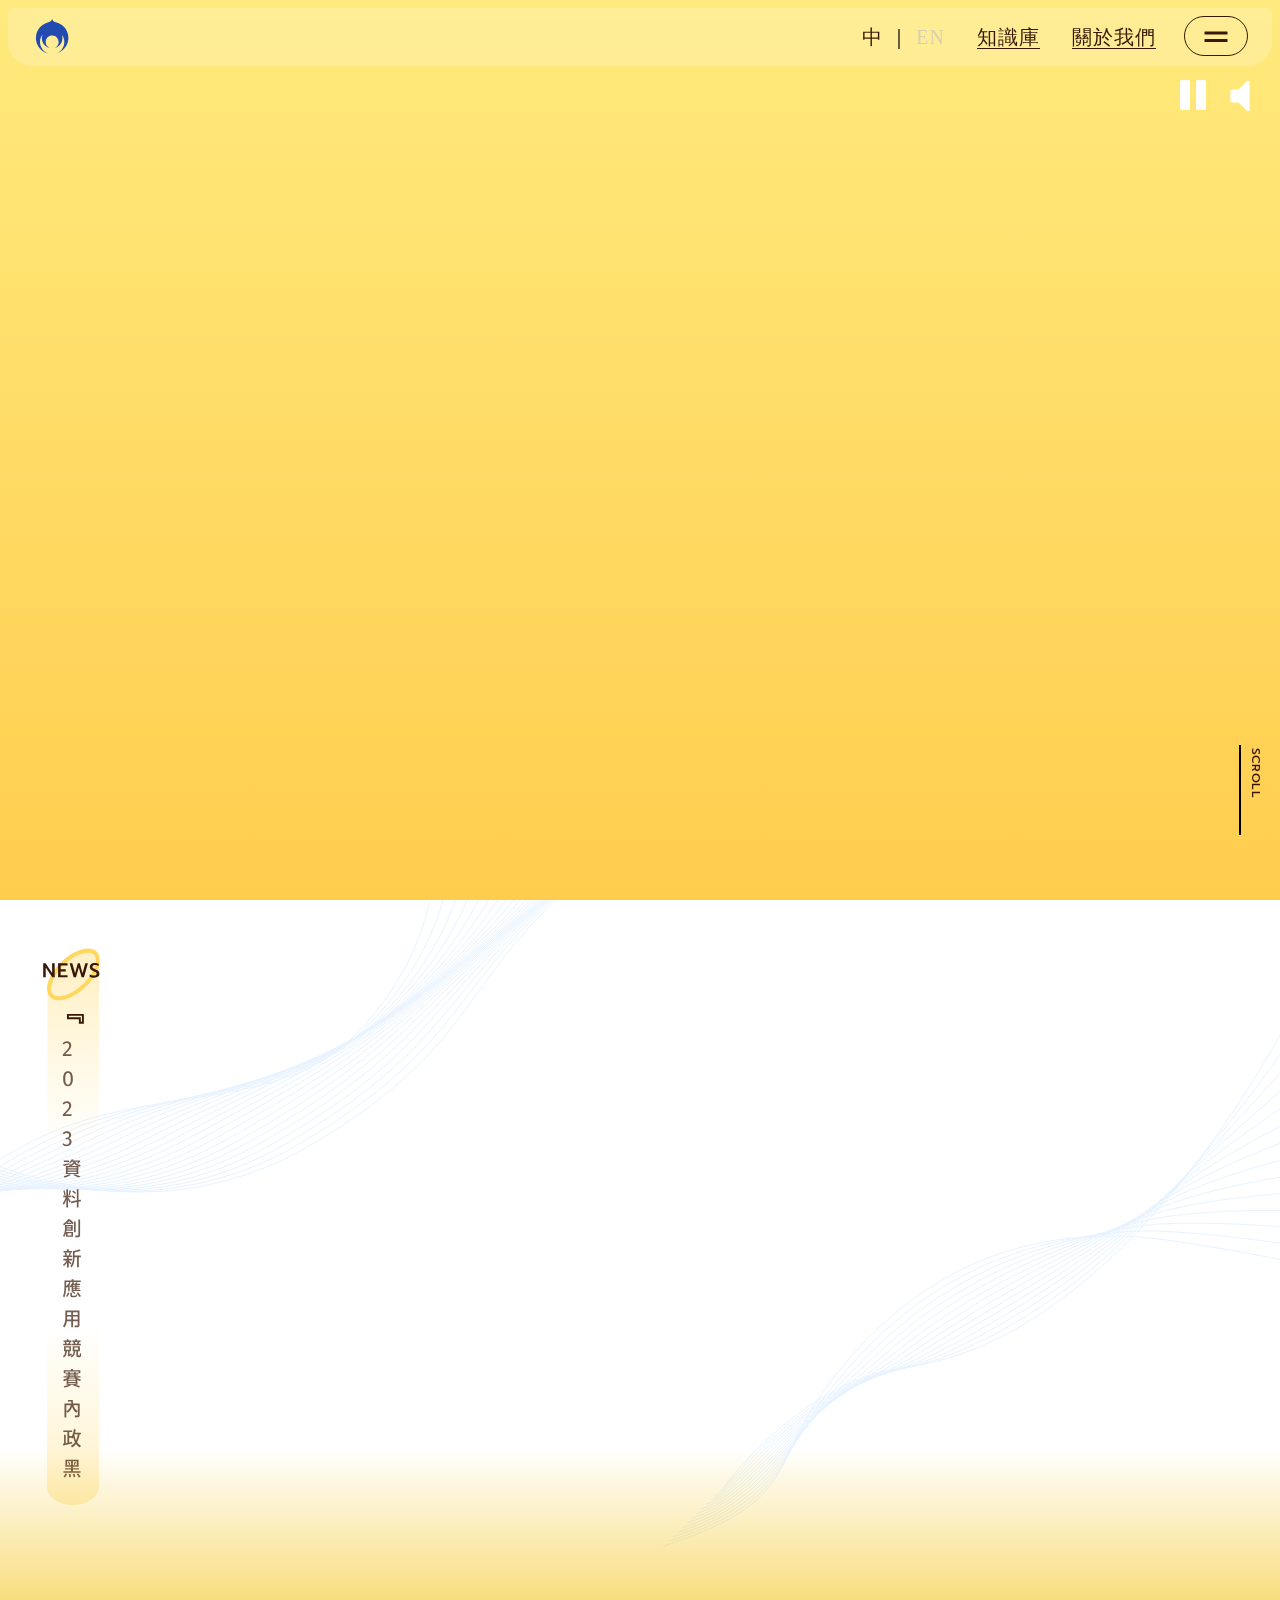
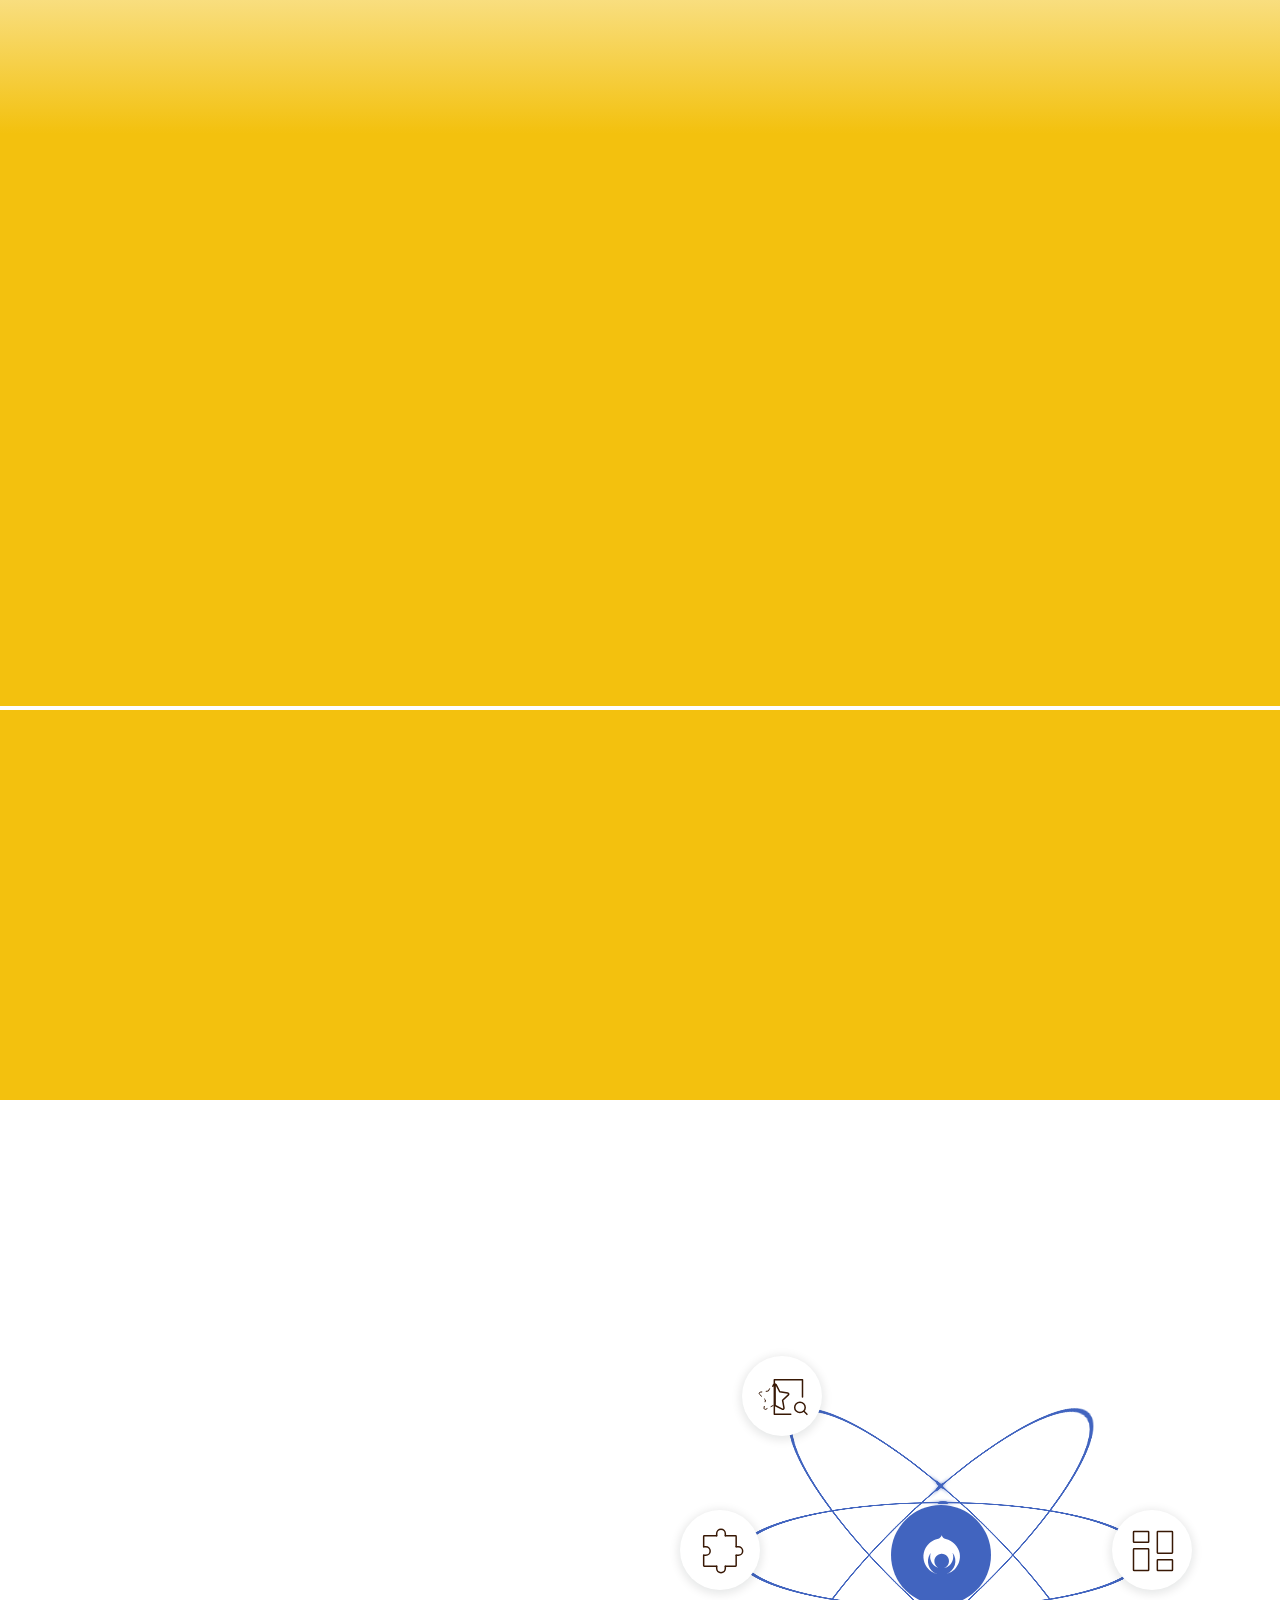
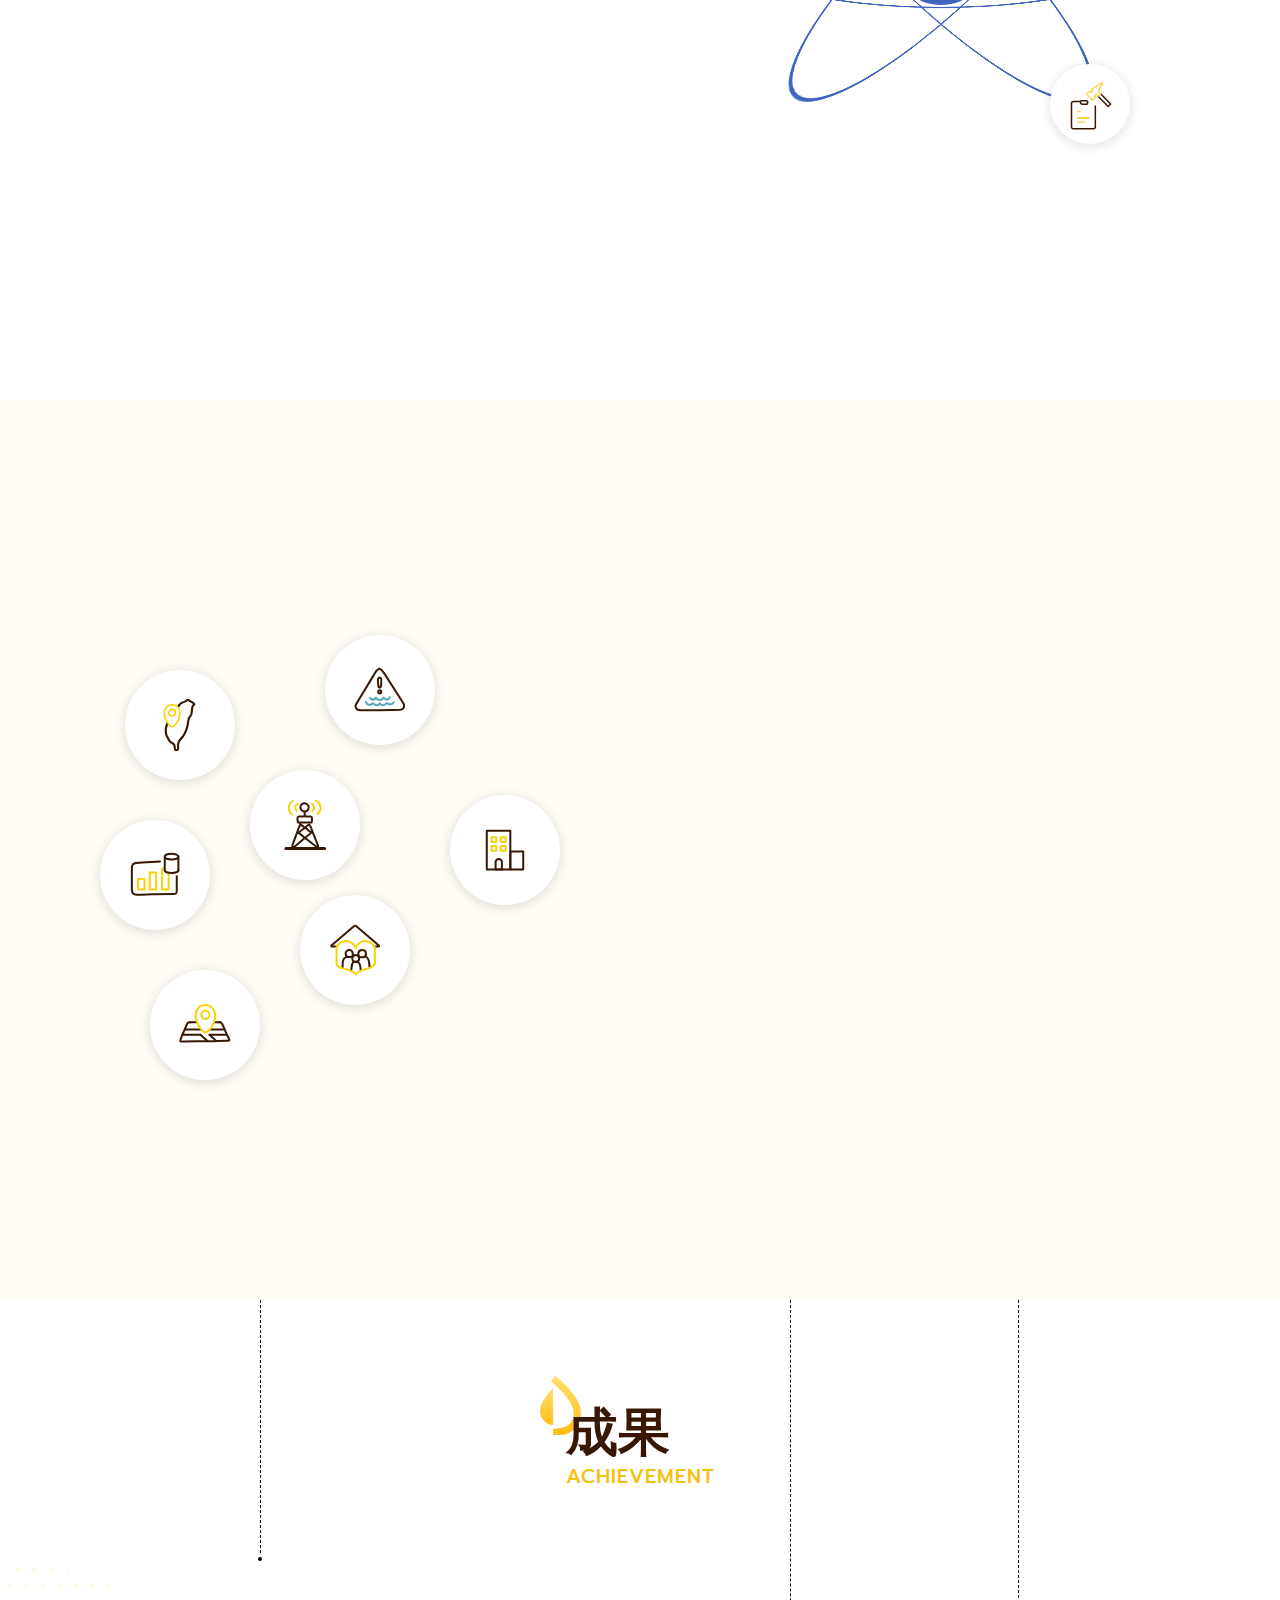
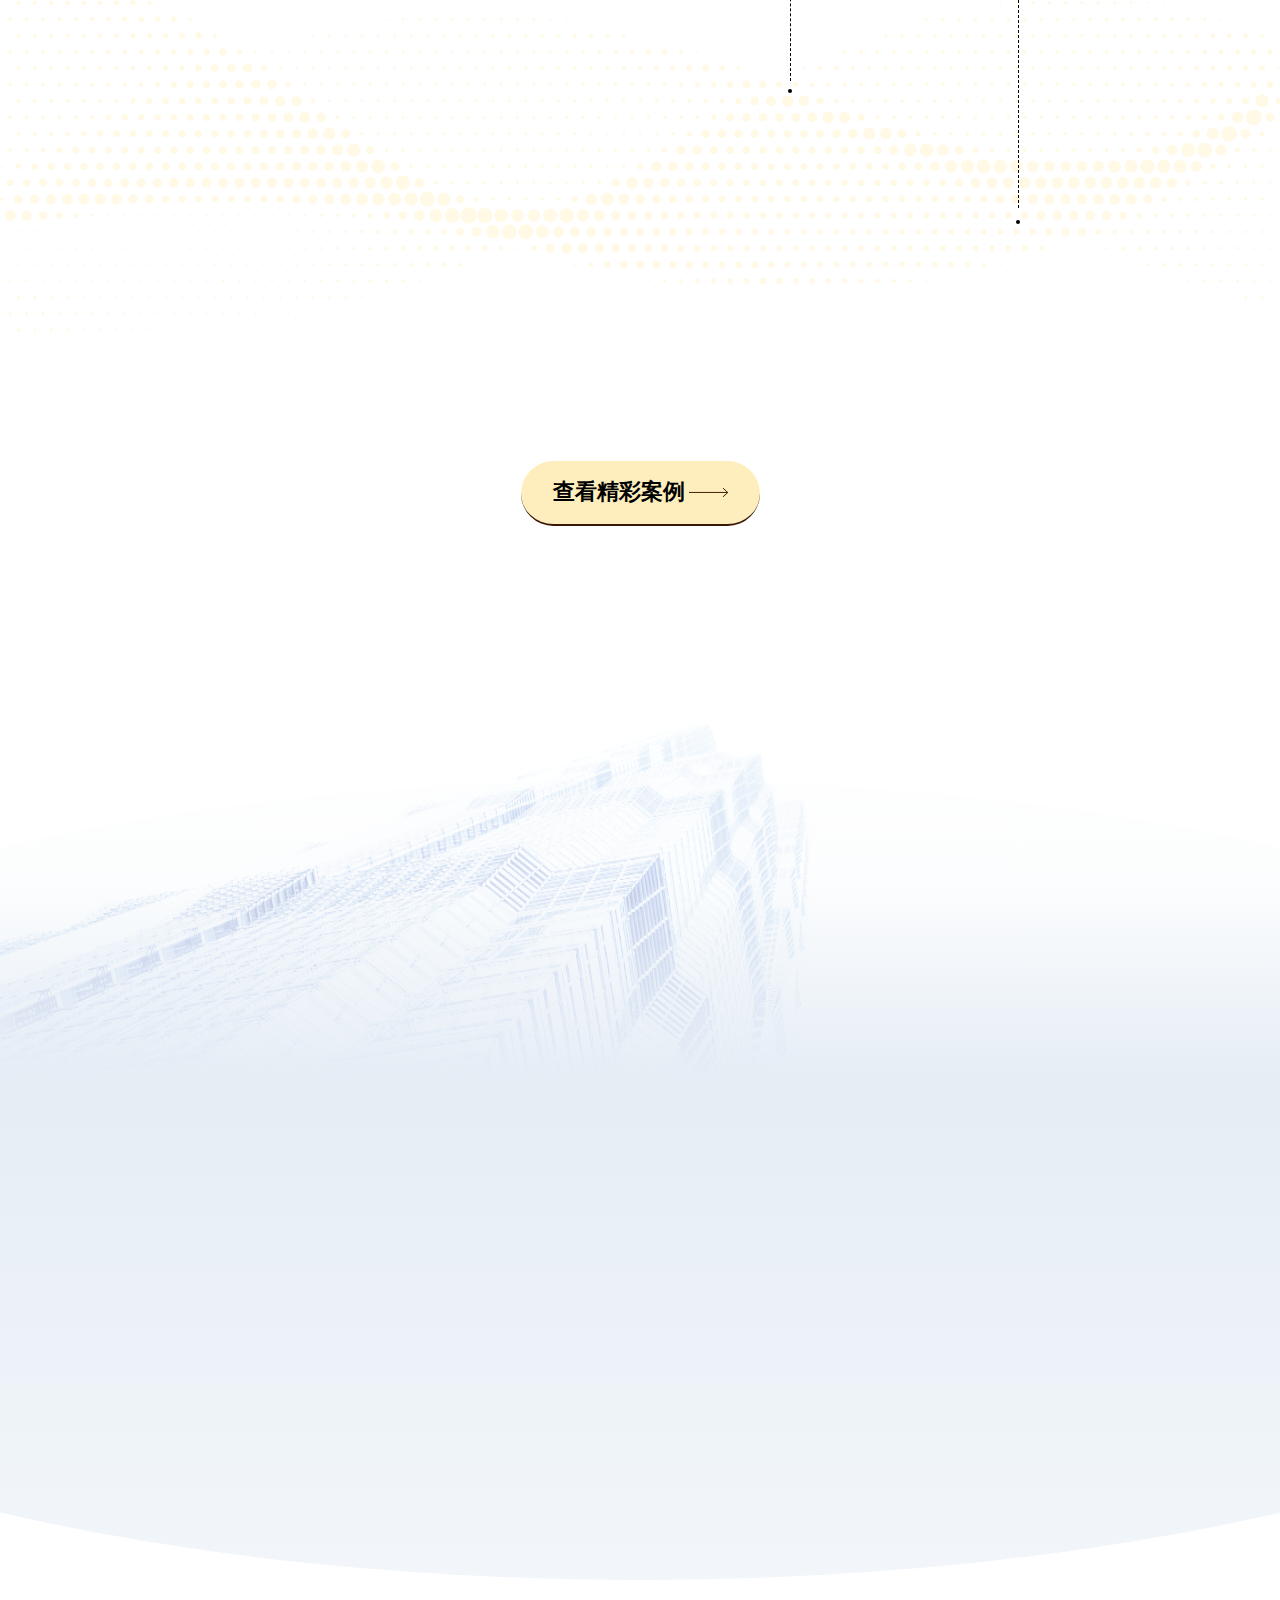
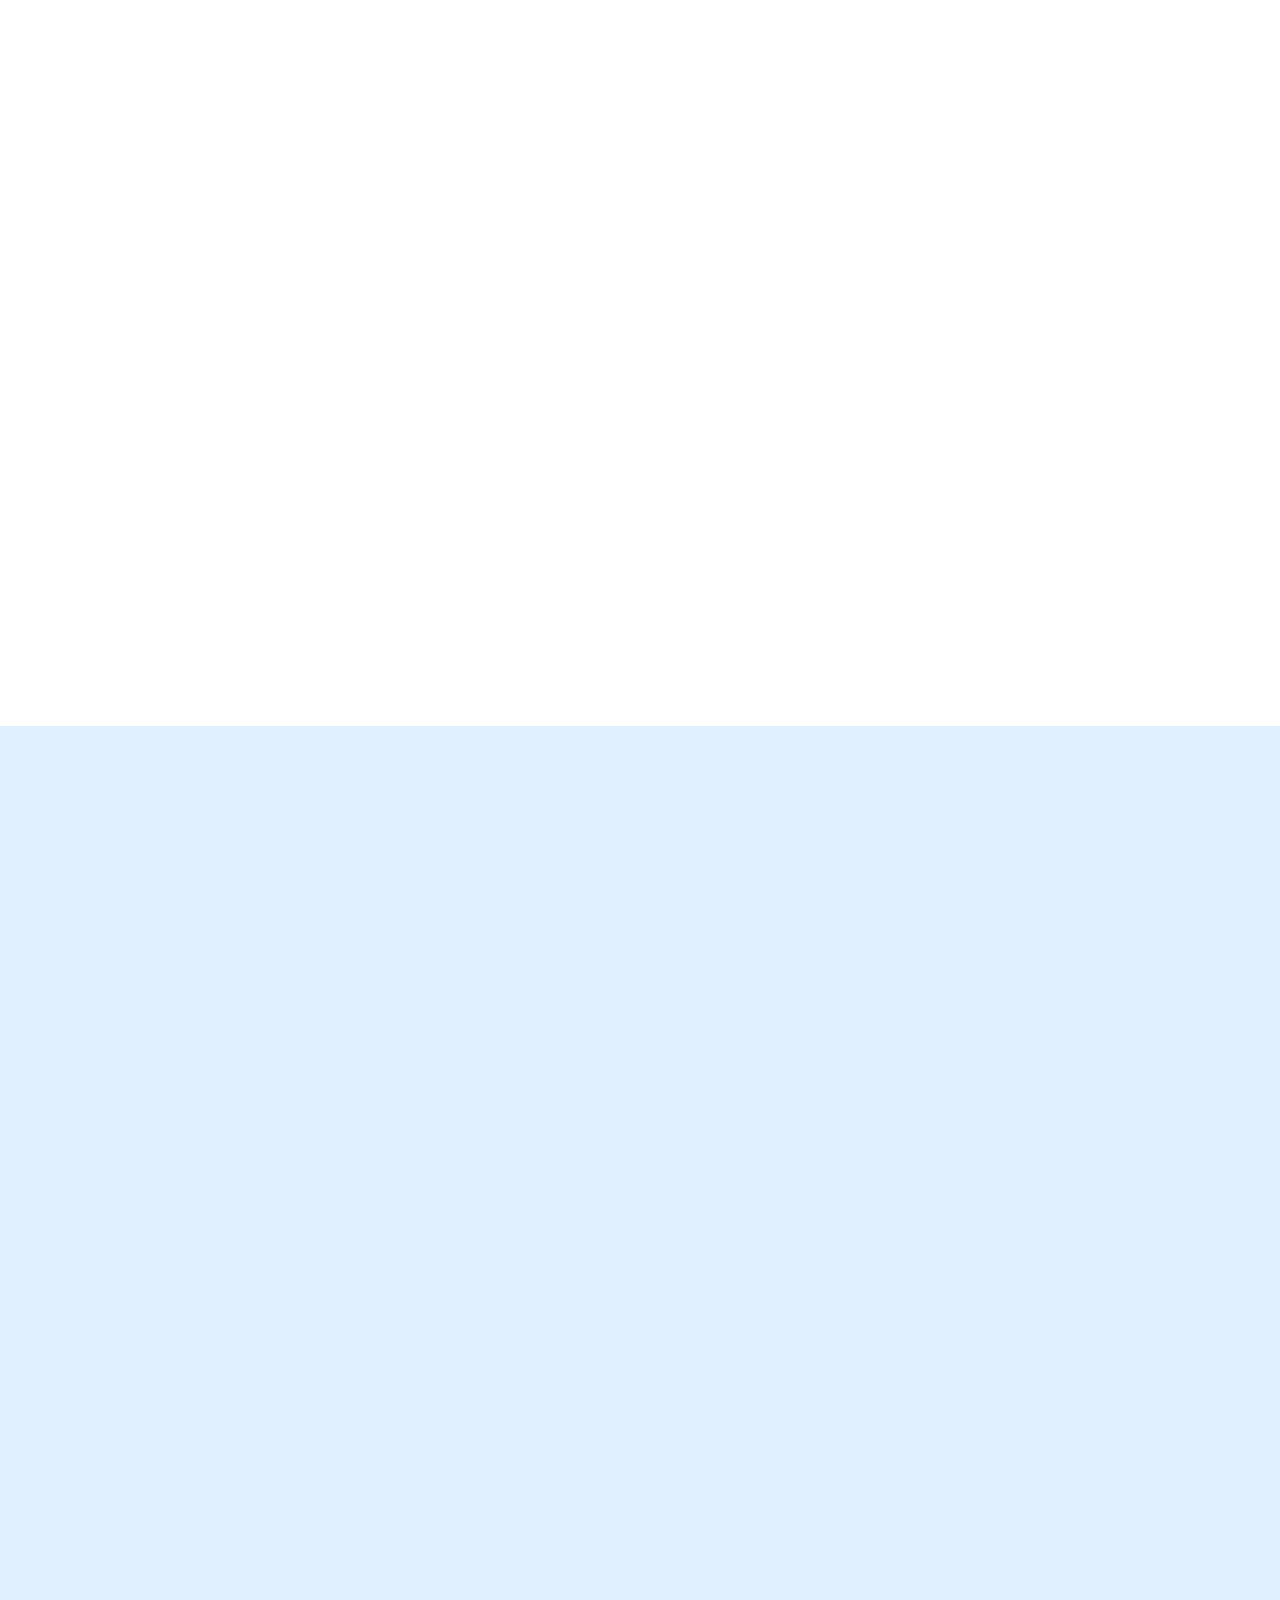
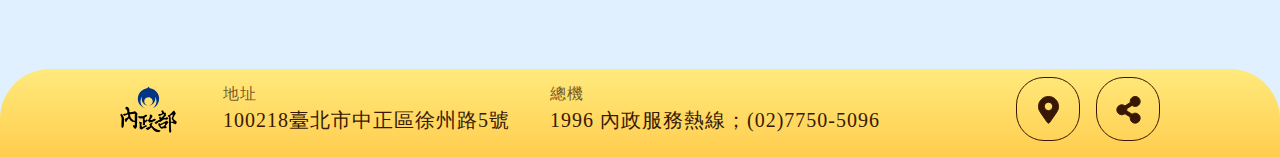
==== commit db7d2c95: "會議" ====
--- a/index.html
+++ b/index.html
@@ -2,7 +2,6 @@
 <html>
   <head>
     <meta charset="utf-8" />
-    <meta http-equiv="X-UA-Compatible" content="IE=edge" />
     <title>內政部數據中心網站案</title>
     <meta name="description" content="" />
     <meta name="viewport" content="width=device-width, initial-scale=1" />
@@ -71,7 +70,7 @@
                 <label for="menu_list1">精彩案例</label>
                 <ul>
                   <li>
-                    <a href=""><span>銀髮安居</span></a>
+                    <a href="./project-1.html"><span>銀髮安居</span></a>
                   </li>
                   <li>
                     <a href=""><span>電信信令</span></a>
@@ -113,8 +112,41 @@
         </div>
       </nav>
     </header>
-
     <article class="home_box1">
+      <div class="video_ribbon">
+        <div id="playPauseButton">
+          <div id="pause" class="show"></div>
+          <div id="play" class="playing"></div>
+        </div>
+        <div class="sound">
+          <svg xmlns="http://www.w3.org/2000/svg" viewBox="0 0 768 1280">
+            <path
+              fill="currentColor"
+              d="M768 96v1088q0 26-19 45t-45 19t-45-19L326 896H64q-26 0-45-19T0 832V448q0-26 19-45t45-19h262L659 51q19-19 45-19t45 19t19 45z"
+            />
+          </svg>
+          <svg xmlns="http://www.w3.org/2000/svg" viewBox="0 0 1664 1472">
+            <path
+              fill="currentColor"
+              d="M768 192v1088q0 26-19 45t-45 19t-45-19L326 992H64q-26 0-45-19T0 928V544q0-26 19-45t45-19h262l333-333q19-19 45-19t45 19t19 45zm384 544q0 76-42.5 141.5T997 971q-10 5-25 5q-26 0-45-18.5T908 912q0-21 12-35.5t29-25t34-23t29-36t12-56.5t-12-56.5t-29-36t-34-23t-29-25t-12-35.5q0-27 19-45.5t45-18.5q15 0 25 5q70 27 112.5 93t42.5 142zm256 0q0 153-85 282.5T1098 1207q-13 5-25 5q-27 0-46-19t-19-45q0-39 39-59q56-29 76-44q74-54 115.5-135.5T1280 736t-41.5-173.5T1123 427q-20-15-76-44q-39-20-39-59q0-26 19-45t45-19q13 0 26 5q140 59 225 188.5t85 282.5zm256 0q0 230-127 422.5T1199 1442q-13 5-26 5q-26 0-45-19t-19-45q0-36 39-59q7-4 22.5-10.5t22.5-10.5q46-25 82-51q123-91 192-227t69-289t-69-289t-192-227q-36-26-82-51q-7-4-22.5-10.5T1148 148q-39-23-39-59q0-26 19-45t45-19q13 0 26 5q211 91 338 283.5T1664 736z"
+            />
+          </svg>
+        </div>
+      </div>
+      <div class="video_box">
+        <!-- loop="loop" -->
+        <video
+          id="videoMo"
+          preload=""
+          autoplay="autoplay"
+          muted="muted"
+          playsinline=""
+        >
+          <source src="./assets/video/kvTest.mp4" type="video/mp4" />
+        </video>
+        <canvas id="videoCanvas"></canvas>
+      </div>
+      <canvas id="codeDown"></canvas>
       <div class="box">
         <div class="msg_box" data-aos="fade-up">
           <svg class="title" viewBox="0 0 783 130">
@@ -232,30 +264,28 @@
             <div></div>
           </div>
         </div>
-        <div class="circular_box">
-          <div>
-            <div>
-              <span>整合</span>
-              <img src="./assets/img/home/homebox4/integrate.svg" />
-            </div>
-          </div>
-          <div>
-            <div>
-              <span>重組</span>
-              <img src="./assets/img/home/homebox4/recombine.svg" />
-            </div>
-          </div>
-          <div>
-            <div>
-              <span>應用</span>
-              <img src="./assets/img/home/homebox4/application.svg" />
-            </div>
-          </div>
-          <div>
-            <div>
-              <span>挖掘</span>
-              <img src="./assets/img/home/homebox4/excavation.svg" />
-            </div>
+        <div class="circular a1">
+          <div>
+            <span>整合</span>
+            <img src="./assets/img/home/homebox4/integrate.svg" />
+          </div>
+        </div>
+        <div class="circular a2">
+          <div>
+            <span>重組</span>
+            <img src="./assets/img/home/homebox4/recombine.svg" />
+          </div>
+        </div>
+        <div class="circular a3">
+          <div>
+            <span>應用</span>
+            <img src="./assets/img/home/homebox4/application.svg" />
+          </div>
+        </div>
+        <div class="circular a4">
+          <div>
+            <span>挖掘</span>
+            <img src="./assets/img/home/homebox4/excavation.svg" />
           </div>
         </div>
       </div>
@@ -488,7 +518,6 @@
         </div>
       </div>
     </article>
-
     <footer>
       <div>
         <img src="./assets/img/layout/footerLogo.svg" alt="" />
@@ -527,6 +556,8 @@
     <script>
       AOS.init();
     </script>
+    <script src="./assets/js/video.js"></script>
+    <script src="./assets/js/codeDown.js"></script>
     <script src="./assets/js/test.js"></script>
     <script src="./assets/js/particle.js"></script>
     <!-- <script src="./assets/js/ttt.js"></script> -->
--- a/assets/css/style.min.css
+++ b/assets/css/style.min.css
@@ -1 +1 @@
-@font-face{font-family:Glow Sans TC;src:url("../font/GlowSansTC-Normal-v0.93/GlowSansTC-Normal-Regular.otf")}@font-face{font-family:Chenyuluoyan;src:url("../font/ChenYuluoyan-Thin-Monospaced.ttf")}@font-face{font-family:Prompt;src:url("../font/Prompt/Prompt-Medium.ttf")}.btn_style2,.btn_style1{display:inline-flex;padding:16px 32px;justify-content:center;align-items:center;gap:4px;border:inherit;border-radius:50px;border-bottom:2px solid #381805;cursor:pointer;font-family:Glow Sans TC;font-size:22px;font-style:normal;font-weight:700;line-height:140%}.btn_style2::after,.btn_style1::after{content:"";display:block;width:39px;height:9.716px;background:url("../img/right-arrow.svg") center no-repeat}@-webkit-keyframes pulsejg1{0%{-webkit-transform:scale(0.6);opacity:0}50%{-webkit-transform:scale(0.6);opacity:0}60%{-webkit-transform:scale(0.9);opacity:.2}70%{-webkit-transform:scale(1.1);opacity:.35}80%{-webkit-transform:scale(1.25);opacity:.2}100%{-webkit-transform:scale(1.4);opacity:0}}@-moz-keyframes pulsejg1{0%{-moz-transform:scale(0.6);opacity:0}50%{-moz-transform:scale(0.6);opacity:0}60%{-moz-transform:scale(0.9);opacity:.2}70%{-moz-transform:scale(1.1);opacity:.35}80%{-moz-transform:scale(1.25);opacity:.2}100%{-moz-transform:scale(1.4);opacity:0}}@keyframes pulsejg1{0%{transform:scale(0.6);opacity:0}50%{transform:scale(0.6);opacity:0}60%{transform:scale(0.9);opacity:.1}70%{transform:scale(1.1);opacity:.25}80%{transform:scale(1.25);opacity:.1}100%{transform:scale(1.4);opacity:0}}@-webkit-keyframes pulsejg2{0%{-webkit-transform:scale(0.6);opacity:0}40%{-webkit-transform:scale(0.8);opacity:.05}50%{-webkit-transform:scale(1);opacity:.1}60%{-webkit-transform:scale(1.1);opacity:.3}80%{-webkit-transform:scale(1.2);opacity:.1}100%{-webkit-transform:scale(1.3);opacity:0}}@-moz-keyframes pulsejg2{0%{-moz-transform:scale(0.6);opacity:0}40%{-moz-transform:scale(0.8);opacity:.05}50%{-moz-transform:scale(1);opacity:.1}60%{-moz-transform:scale(1.1);opacity:.3}80%{-moz-transform:scale(1.2);opacity:.1}100%{-moz-transform:scale(1.3);opacity:0}}@keyframes pulsejg2{0%{transform:scale(0.6);opacity:0}40%{transform:scale(0.8);opacity:.05}50%{transform:scale(1);opacity:.1}60%{transform:scale(1.1);opacity:.3}80%{transform:scale(1.2);opacity:.1}100%{transform:scale(1.3);opacity:0}}html,body{width:100%}*{box-sizing:border-box;scroll-behaviour:smooth}body{position:relative}body>header{position:absolute;z-index:1;top:0;left:0;width:100%;padding:8px}body>header>div{padding:8px 24px;display:flex;justify-content:space-between;align-items:center;align-self:stretch;border-radius:4px 4px 24px 24px;background:rgba(255,255,255,.2);backdrop-filter:blur(10px)}body>header>div>.logo{width:40px}body>header>div>.right{display:flex;align-items:center;gap:24px}body>header>div>.right>.link_box{display:flex;justify-content:center;align-items:flex-start;gap:24px}body>header>div>.right>.link_box>div{padding:4px}body>header>div>.right>.link_box>div.langurge_box{font-family:Glow Sans TC;font-size:20px;font-style:normal;font-weight:500;line-height:150%;letter-spacing:1px}body>header>div>.right>.link_box>div.langurge_box>label{cursor:pointer}body>header>div>.right>.link_box>div.langurge_box>label>input[type=radio]{display:none}body>header>div>.right>.link_box>div.langurge_box>label>input[type=radio]+span{color:#d9d0b0}body>header>div>.right>.link_box>div.langurge_box>label>input[type=radio]:checked+span{color:#381805;cursor:default}body>header>div>.right>.link_box>div.link{font-family:Glow Sans TC;font-size:20px;font-style:normal;font-weight:500;line-height:150%;letter-spacing:1px}@media(max-width: 640px){body>header>div>.right>.link_box>div.link{display:none}}body>header>div>.right>.link_box>div.link>a{color:#381805;border-bottom:1px #381805 solid;text-decoration:none}body>header>div>.right>.icon>.burger{position:relative;cursor:pointer;width:64px;height:40px;border:1px solid #381805;background:rgba(0,0,0,0);border-radius:100px}body>header>div>.right>.icon>.burger:after{content:"";position:absolute;width:23px;height:3px;background:#381805;left:50%;top:50%;border-radius:.5px;transform:translate(-50%, -150%)}body>header>div>.right>.icon>.burger:before{content:"";position:absolute;width:23px;height:3px;background:#381805;left:50%;top:50%;border-radius:.5px;transform:translate(-50%, 100%)}body>header>div>.right>.icon>.burger.on:after{transform:translate(-50%, -50%) rotate(45deg)}body>header>div>.right>.icon>.burger.on:before{transform:translate(-50%, -50%) rotate(-45deg)}body>header>nav{display:none;position:fixed;top:0;right:0;width:100%;height:100%}body>header>nav::before{content:"";z-index:-1;display:block;position:fixed;top:0;left:0;width:100%;height:100%;background-color:rgba(0,0,0,.6)}body>header>nav>div{width:100%;height:100%;max-width:434px;padding:8px 32px 32px 32px;display:flex;flex-direction:column;gap:24px;border-radius:32px 0px 0px 32px;background:#fff;margin-left:auto}body>header>nav>div>.top{display:flex;padding:10px;align-items:flex-start;justify-content:space-between;gap:10px;align-self:stretch}body>header>nav>div>.top>.langurge_box{font-family:Glow Sans TC;font-size:20px;font-style:normal;font-weight:500;line-height:150%;letter-spacing:1px}body>header>nav>div>.top>.langurge_box>label{cursor:pointer}body>header>nav>div>.top>.langurge_box>label>input[type=radio]{display:none}body>header>nav>div>.top>.langurge_box>label>input[type=radio]+span{color:#d9d0b0}body>header>nav>div>.top>.langurge_box>label>input[type=radio]:checked+span{color:#381805;cursor:default}body>header>nav>div>.top>.icon>.burger{position:relative;cursor:pointer;width:64px;height:40px;border:1px solid #381805;background:rgba(0,0,0,0);border-radius:100px}body>header>nav>div>.top>.icon>.burger:after{content:"";position:absolute;width:23px;height:3px;background:#381805;left:50%;top:50%;border-radius:.5px;transform:translate(-50%, -150%)}body>header>nav>div>.top>.icon>.burger:before{content:"";position:absolute;width:23px;height:3px;background:#381805;left:50%;top:50%;border-radius:.5px;transform:translate(-50%, 100%)}body>header>nav>div>.top>.icon>.burger.on:after{transform:translate(-50%, -50%) rotate(45deg)}body>header>nav>div>.top>.icon>.burger.on:before{transform:translate(-50%, -50%) rotate(-45deg)}body>header>nav>div>ul{display:flex;flex-direction:column;align-items:flex-start;gap:18px;align-self:stretch}body>header>nav>div>ul>li{width:100%}body>header>nav>div>ul>li span{display:block;color:#381805;font-family:Glow Sans TC;font-size:20px;font-style:normal;font-weight:500;line-height:150%;letter-spacing:1px;text-decoration-line:underline;padding:8px 16px;border-radius:100px;width:100%}body>header>nav>div>ul>li span:hover{background:rgba(255,234,173,.8)}body>header>nav>div>ul>li.list_down{display:flex;flex-direction:column;align-items:flex-start;align-self:stretch}body>header>nav>div>ul>li.list_down>input{display:none}body>header>nav>div>ul>li.list_down>input:checked+div>label{background:#f6f6f6}body>header>nav>div>ul>li.list_down>input:checked+div>label::after{transform:rotate(180deg)}body>header>nav>div>ul>li.list_down>input:checked+div>ul{display:flex}body>header>nav>div>ul>li.list_down>div{width:100%;display:flex;flex-direction:column;gap:18px}body>header>nav>div>ul>li.list_down>div>label{display:flex;justify-content:space-between;align-items:center;gap:10px;cursor:pointer;color:#381805;font-family:Glow Sans TC;font-size:20px;font-style:normal;font-weight:500;line-height:150%;letter-spacing:1px;text-decoration-line:underline;padding:8px 16px;border-radius:100px;width:100%}body>header>nav>div>ul>li.list_down>div>label:hover{background:rgba(255,234,173,.8)}body>header>nav>div>ul>li.list_down>div>label::after{content:"";display:block;width:24px;height:24px;background:url("../img/layout/nav-arrow-down.svg") center no-repeat;transform:rotate(0deg);transition:.3s}body>header>nav>div>ul>li.list_down>div>ul{display:none;flex-direction:column;align-items:flex-start;gap:18px;align-self:stretch;transition:.3s;overflow:hidden}body>header>nav>div>ul>li.list_down>div>ul>li{width:100%}body>header>nav>div>ul>li.list_down>div>ul>li>a>span{padding:8px 16px 8px 32px}body>header>nav>div>.link{display:flex;align-items:flex-start;gap:16px;padding:16px}body>header>nav>div>.link a{display:flex;width:64px;height:64px;justify-content:center;align-items:center;border-radius:28px;border:1px solid #381805;cursor:pointer}body>header>nav>div>.link a>svg{width:33px}body>header>nav>div>.link>a{color:#f3c10e;border-color:#f3c10e}body>header>nav.on{display:block}body>footer>div{border-radius:50px 50px 0px 0px;background:#f3c10e;display:flex;align-items:center;gap:46px;padding:8px 120px 16px 120px}body>footer>div>img{width:57px;height:auto}body>footer>div>div{display:flex;align-items:center;justify-content:space-between;flex:auto}body>footer>div>div>.content{display:flex;align-items:flex-start;gap:40px}body>footer>div>div>.content>p{display:flex;flex-direction:column;align-items:flex-start}body>footer>div>div>.content>p>span:first-child{color:rgba(56,24,5,.7);font-family:Glow Sans TC;font-size:16px;font-style:normal;font-weight:500;line-height:137.5%;letter-spacing:.64px}body>footer>div>div>.content>p>span:last-child{color:#381805;font-family:Glow Sans TC;font-size:20px;font-style:normal;font-weight:500;line-height:150%;letter-spacing:1px}body>footer>div>div>.link{display:flex;align-items:flex-start;gap:16px}body>footer>div>div>.link a{display:flex;width:64px;height:64px;justify-content:center;align-items:center;border-radius:28px;border:1px solid #381805;cursor:pointer}body>footer>div>div>.link a>svg{width:33px}body>footer>div>div>.link>a{color:#381805}.btn_style1{background:rgba(255,234,173,.8)}.btn_style2{background:#f6faff}.outerShadow{position:absolute;top:0;left:0;width:100%;height:100%;border-radius:50%;box-shadow:-0.7rem .2rem .5rem rgba(174,138,5,.1),.7rem .2rem .5rem rgba(243,193,14,.1),0 .5rem .5rem rgba(243,193,14,.1),inset 0 -0.1rem .2rem rgba(243,193,14,.2),inset 0 .1rem .1rem rgba(255,255,255,.1),0 -0.3rem .3rem rgba(255,255,255,.1);transform:scale(0);animation:wave 2.5s ease-out}.outerShadow::after{content:"";display:block;position:absolute;top:50%;left:50%;transform:translate(-50%, -50%);height:90%;width:96%;border-radius:50%;box-shadow:0 .1rem .15rem rgba(255,255,255,.3),inset 0 -0.1rem .15rem rgba(255,255,255,.3),inset 0 .5rem .5rem rgba(243,193,14,.2),inset .2rem 0 .3rem rgba(243,193,14,.1),inset -0.2rem 0 .3rem rgba(243,193,14,.1),0 -0.1rem .1rem rgba(243,193,14,.2)}.outerShadow::before{content:"";display:block;position:absolute;top:50%;left:50%;transform:translate(-50%, -50%);height:60%;width:64%;border-radius:50%;box-shadow:0 .1rem .15rem rgba(255,255,255,.3),inset 0 -0.1rem .15rem rgba(255,255,255,.3),inset 0 .5rem .5rem rgba(243,193,14,.2),inset .2rem 0 .3rem rgba(243,193,14,.1),inset -0.2rem 0 .3rem rgba(243,193,14,.1),0 -0.1rem .1rem rgba(243,193,14,.2)}@keyframes wave{to{transform:scale(1);opacity:0}}ul,li{list-style:none;margin:0;padding:0}@property --myColor1{syntax:"<color>";initial-value:#fff1be;inherits:false}@property --myColor2{syntax:"<color>";initial-value:rgba(255,241,190,0);inherits:false}.home_box1{position:relative;width:100%;min-height:100vh;background:linear-gradient(180deg, #ffea7d 0%, #ffcd4e 100%)}.home_box1>.box{display:flex;flex-direction:column;align-items:center;justify-content:center;gap:80px;min-height:85vh;padding:120px 0 0}.home_box1>.box>.msg_box{display:flex;flex-direction:column;align-items:center;gap:24px;padding:33px}.home_box1>.box>.msg_box>.title{width:783px;max-width:100%;fill:#381805}.home_box1>.box>.msg_box>.txt{color:rgba(56,24,5,.7);text-align:center;font-family:Glow Sans TC;font-size:42px;font-style:normal;font-weight:600;line-height:110%;letter-spacing:11.97px}@media(max-width: 640px){.home_box1>.box>.msg_box>.txt{font-size:24px;line-height:112.5%}}.home_box1>.box>.txt_box{display:flex;flex-wrap:wrap;justify-content:center;gap:37px}.home_box1>.box>.txt_box>a{position:relative;text-decoration:none;width:127px;height:127px}@media(max-width: 640px){.home_box1>.box>.txt_box>a{width:90px;height:90px}}.home_box1>.box>.txt_box>a>span{position:absolute;top:50%;left:24px;white-space:nowrap;transform:translateY(-50%);color:var(--text--text-op-md, rgba(56, 24, 5, 0.7));text-shadow:0px 2px 2px 0px rgba(0,0,0,.25);font-family:Glow Sans TC;font-size:24px;font-style:normal;font-weight:700;line-height:141%;letter-spacing:2.16px}.home_box1>.box>.txt_box>a .circle{width:127px;height:127px;border-radius:50%;position:relative;transition:all .5s;z-index:-1;-webkit-mask:radial-gradient(transparent, transparent 58.5px, #000 58.5px);overflow:hidden;background:linear-gradient(to right, var(--myColor1) 15%, var(--myColor2) 88%)}@media(max-width: 640px){.home_box1>.box>.txt_box>a .circle{width:90px;height:90px;-webkit-mask:radial-gradient(transparent, transparent 40px, #000 40px)}}.home_box1>.box>.txt_box>a:hover .circle{animation:drift .2s linear}@keyframes drift{0%{transform:rotate(0deg)}100%{transform:rotate(360deg)}}.home_box1>.scroll-wrapper{position:absolute;right:20px;bottom:30px;cursor:pointer;margin-top:-20px;text-align:right;display:inline-block;width:29px;height:120px}.home_box1>.scroll-wrapper .scroll-wrapper-inner{display:inline-flex;flex-direction:row-reverse;align-items:flex-start}.home_box1>.scroll-wrapper .scroll-wrapper-inner .scroll-title{transform:rotate(90deg)}.home_box1>.scroll-wrapper .scroll-wrapper-inner .scroll-title>span{color:#381805;font-family:Prompt;font-size:12px;font-style:normal;font-weight:500;letter-spacing:.6px;text-transform:uppercase;text-align:left}.home_box1>.scroll-wrapper .scroll-wrapper-inner .scroll-down{position:relative;text-align:center}.home_box1>.scroll-wrapper .scroll-wrapper-inner .scroll-down::before{content:"";-webkit-animation:elasticus 2.9s cubic-bezier(1, 0, 0, 1) infinite;-moz-animation:elasticus 2.9s cubic-bezier(1, 0, 0, 1) infinite;-o-animation:elasticus 2.9s cubic-bezier(1, 0, 0, 1) infinite;animation:elasticus 2.9s cubic-bezier(1, 0, 0, 1) infinite;position:absolute;top:-19px;right:-10px;margin-left:-1px;width:2px;height:90px;background:#000}@-webkit-keyframes elasticus{0%{-webkit-transform-origin:0% 0%;-ms-transform-origin:0% 0%;-moz-transform-origin:0% 0%;-o-transform-origin:0% 0%;transform-origin:0% 0%;-webkit-transform:scale(1, 0);-ms-transform:scale(1, 0);-moz-transform:scale(1, 0);-o-transform:scale(1, 0);transform:scale(1, 0)}50%{-webkit-transform-origin:0% 0%;-ms-transform-origin:0% 0%;-moz-transform-origin:0% 0%;-o-transform-origin:0% 0%;transform-origin:0% 0%;-webkit-transform:scale(1, 1);-ms-transform:scale(1, 1);-moz-transform:scale(1, 1);-o-transform:scale(1, 1);transform:scale(1, 1)}50.1%{-webkit-transform-origin:0% 100%;-ms-transform-origin:0% 100%;-moz-transform-origin:0% 100%;-o-transform-origin:0% 100%;transform-origin:0% 100%;-webkit-transform:scale(1, 1);-ms-transform:scale(1, 1);-moz-transform:scale(1, 1);-o-transform:scale(1, 1);transform:scale(1, 1)}100%{-webkit-transform-origin:0% 100%;-ms-transform-origin:0% 100%;-moz-transform-origin:0% 100%;-o-transform-origin:0% 100%;transform-origin:0% 100%;-webkit-transform:scale(1, 0);-ms-transform:scale(1, 0);-moz-transform:scale(1, 0);-o-transform:scale(1, 0);transform:scale(1, 0)}}@-moz-keyframes elasticus{0%{-webkit-transform-origin:0% 0%;-ms-transform-origin:0% 0%;-moz-transform-origin:0% 0%;-o-transform-origin:0% 0%;transform-origin:0% 0%;-webkit-transform:scale(1, 0);-ms-transform:scale(1, 0);-moz-transform:scale(1, 0);-o-transform:scale(1, 0);transform:scale(1, 0)}50%{-webkit-transform-origin:0% 0%;-ms-transform-origin:0% 0%;-moz-transform-origin:0% 0%;-o-transform-origin:0% 0%;transform-origin:0% 0%;-webkit-transform:scale(1, 1);-ms-transform:scale(1, 1);-moz-transform:scale(1, 1);-o-transform:scale(1, 1);transform:scale(1, 1)}50.1%{-webkit-transform-origin:0% 100%;-ms-transform-origin:0% 100%;-moz-transform-origin:0% 100%;-o-transform-origin:0% 100%;transform-origin:0% 100%;-webkit-transform:scale(1, 1);-ms-transform:scale(1, 1);-moz-transform:scale(1, 1);-o-transform:scale(1, 1);transform:scale(1, 1)}100%{-webkit-transform-origin:0% 100%;-ms-transform-origin:0% 100%;-moz-transform-origin:0% 100%;-o-transform-origin:0% 100%;transform-origin:0% 100%;-webkit-transform:scale(1, 0);-ms-transform:scale(1, 0);-moz-transform:scale(1, 0);-o-transform:scale(1, 0);transform:scale(1, 0)}}@-o-keyframes elasticus{0%{-webkit-transform-origin:0% 0%;-ms-transform-origin:0% 0%;-moz-transform-origin:0% 0%;-o-transform-origin:0% 0%;transform-origin:0% 0%;-webkit-transform:scale(1, 0);-ms-transform:scale(1, 0);-moz-transform:scale(1, 0);-o-transform:scale(1, 0);transform:scale(1, 0)}50%{-webkit-transform-origin:0% 0%;-ms-transform-origin:0% 0%;-moz-transform-origin:0% 0%;-o-transform-origin:0% 0%;transform-origin:0% 0%;-webkit-transform:scale(1, 1);-ms-transform:scale(1, 1);-moz-transform:scale(1, 1);-o-transform:scale(1, 1);transform:scale(1, 1)}50.1%{-webkit-transform-origin:0% 100%;-ms-transform-origin:0% 100%;-moz-transform-origin:0% 100%;-o-transform-origin:0% 100%;transform-origin:0% 100%;-webkit-transform:scale(1, 1);-ms-transform:scale(1, 1);-moz-transform:scale(1, 1);-o-transform:scale(1, 1);transform:scale(1, 1)}100%{-webkit-transform-origin:0% 100%;-ms-transform-origin:0% 100%;-moz-transform-origin:0% 100%;-o-transform-origin:0% 100%;transform-origin:0% 100%;-webkit-transform:scale(1, 0);-ms-transform:scale(1, 0);-moz-transform:scale(1, 0);-o-transform:scale(1, 0);transform:scale(1, 0)}}@keyframes elasticus{0%{-webkit-transform-origin:0% 0%;-ms-transform-origin:0% 0%;-moz-transform-origin:0% 0%;-o-transform-origin:0% 0%;transform-origin:0% 0%;-webkit-transform:scale(1, 0);-ms-transform:scale(1, 0);-moz-transform:scale(1, 0);-o-transform:scale(1, 0);transform:scale(1, 0)}50%{-webkit-transform-origin:0% 0%;-ms-transform-origin:0% 0%;-moz-transform-origin:0% 0%;-o-transform-origin:0% 0%;transform-origin:0% 0%;-webkit-transform:scale(1, 1);-ms-transform:scale(1, 1);-moz-transform:scale(1, 1);-o-transform:scale(1, 1);transform:scale(1, 1)}50.1%{-webkit-transform-origin:0% 100%;-ms-transform-origin:0% 100%;-moz-transform-origin:0% 100%;-o-transform-origin:0% 100%;transform-origin:0% 100%;-webkit-transform:scale(1, 1);-ms-transform:scale(1, 1);-moz-transform:scale(1, 1);-o-transform:scale(1, 1);transform:scale(1, 1)}100%{-webkit-transform-origin:0% 100%;-ms-transform-origin:0% 100%;-moz-transform-origin:0% 100%;-o-transform-origin:0% 100%;transform-origin:0% 100%;-webkit-transform:scale(1, 0);-ms-transform:scale(1, 0);-moz-transform:scale(1, 0);-o-transform:scale(1, 0);transform:scale(1, 0)}}.home_box2{display:flex;flex-direction:column;min-height:100vh}.home_box2>.rain_box{display:flex;flex-direction:column;align-items:center;flex:auto;position:relative}.home_box2>.rain_box.show>.raindrop{opacity:1}.home_box2>.rain_box>.raindrop{position:absolute;top:0px;left:50%;transform:translate(-50%, 200%);opacity:0;transition:.5s}.home_box2>.rain_box>.content_box{flex:auto;display:flex;flex-direction:column;justify-content:center;width:100%;position:relative;overflow:hidden}.home_box2>.rain_box>.content_box::before{content:"";display:block;position:absolute;top:-120px;left:0;width:736px;height:469px;z-index:-1;background:url("../img/home/homebox2/r.svg")}.home_box2>.rain_box>.content_box::after{content:"";display:block;position:absolute;bottom:0;right:0;width:687px;height:524px;z-index:-1;background:url("../img/home/homebox2/l.svg")}.home_box2>.rain_box>.content_box>.news{position:absolute;left:40px;width:67px;height:auto}.home_box2>.rain_box>.content_box>.news>img{width:100%}@media(max-width: 1080px){.home_box2>.rain_box>.content_box>.news{display:none}}.home_box2>.rain_box>.content_box>.txt{display:inline-block;margin:0 auto}.home_box2>.rain_box>.content_box>.txt>p{display:inline-flex;flex-direction:column;gap:40px;margin:45px 0}.home_box2>.rain_box>.content_box>.txt>p>span{color:#381805;text-align:center;text-shadow:0px 0px 4px #f3c10e;font-family:Chenyuluoyan;font-size:40px;font-style:normal;font-weight:100;line-height:150.5%;letter-spacing:8.6px;position:relative;opacity:0;transition:.5s}@media(max-width: 640px){.home_box2>.rain_box>.content_box>.txt>p>span{font-size:24px;line-height:123.5%;letter-spacing:-1.43px}}.home_box2>.rain_box>.content_box>.txt>p>span:nth-child(1){transition-delay:.45s}.home_box2>.rain_box>.content_box>.txt>p>span:nth-child(2){transition-delay:.6s}.home_box2>.rain_box>.content_box>.txt>p>span:nth-child(3){transition-delay:.7s}.home_box2>.rain_box>.content_box>.txt>p>span:nth-child(4){transition-delay:.8s}.home_box2>.rain_box>.content_box>.txt>p>span::after{content:"";position:absolute;top:100%;left:50%;transform:translate(-50%, 0);width:80%;height:2px;background:#ffd75f}.home_box2>.rain_box>.content_box>.txt>p>span.show{opacity:1}.home_box2>.rain_box>.footer{position:relative;margin-top:-100px;height:353px;width:100%;background:linear-gradient(180deg, rgba(243, 193, 14, 0) 0%, #f3c10e 81.25%)}.home_box2>.rain_box>.footer .outer-shadow{position:relative;width:100%;height:100%;border-radius:50%;box-shadow:-0.7rem .2rem .5rem rgba(174,138,5,.1),.7rem .2rem .5rem rgba(243,193,14,.1),0 .5rem .5rem rgba(243,193,14,.1),inset 0 -0.1rem .2rem rgba(243,193,14,.2),inset 0 .1rem .1rem rgba(255,255,255,.1),0 -0.3rem .3rem rgba(255,255,255,.1);transform:scale(0)}.home_box2>.rain_box>.footer .outer-shadow::after{content:"";display:block;position:absolute;height:90%;width:96%;border-radius:50%;box-shadow:0 .1rem .15rem rgba(255,255,255,.3),inset 0 -0.1rem .15rem rgba(255,255,255,.3),inset 0 .5rem .5rem rgba(243,193,14,.2),inset .2rem 0 .3rem rgba(243,193,14,.1),inset -0.2rem 0 .3rem rgba(243,193,14,.1),0 -0.1rem .1rem rgba(243,193,14,.2)}.home_box2>.rain_box>.footer .outer-shadow::before{content:"";display:block;position:absolute;top:50%;left:50%;transform:translate(-50%, -50%);height:60%;width:64%;border-radius:50%;box-shadow:0 .1rem .15rem rgba(255,255,255,.3),inset 0 -0.1rem .15rem rgba(255,255,255,.3),inset 0 .5rem .5rem rgba(243,193,14,.2),inset .2rem 0 .3rem rgba(243,193,14,.1),inset -0.2rem 0 .3rem rgba(243,193,14,.1),0 -0.1rem .1rem rgba(243,193,14,.2)}.home_box2>.rain_box>.footer .inner-shadow{height:90%;width:96%;border-radius:50%;box-shadow:0 .1rem .15rem rgba(255,255,255,.3),inset 0 -0.1rem .15rem rgba(255,255,255,.3),inset 0 .5rem .5rem rgba(243,193,14,.2),inset .2rem 0 .3rem rgba(243,193,14,.1),inset -0.2rem 0 .3rem rgba(243,193,14,.1),0 -0.1rem .1rem rgba(243,193,14,.2)}.home_box2>.rain_box.step4>.content_box>.txt>p>span{opacity:1}.home_box2>.rain_box.step4 .outer-shadow{animation:wave 2.5s ease-out;animation-delay:1.25s}@keyframes wave{to{transform:scale(1);opacity:0}}.home_box2>.rain_box.step4 .raindrop{animation:fall 1.9s ease-in-out;animation-fill-mode:forwards}@keyframes fall{100%{top:100%;opacity:0}}@keyframes h60{from{height:0px}to{height:60px}}@keyframes h47{from{height:0px}to{height:47px}}@keyframes h75{from{height:0px}to{height:75px}}@keyframes car{from{right:0%}to{right:90%}}.home_box3{display:flex;align-items:center;background-color:#f3c10e;min-height:100vh}.home_box3>.txt{display:flex;gap:10px;align-items:flex-end;justify-content:center;margin:0;position:relative;width:100%;max-height:120px}@media(max-width: 1080px){.home_box3>.txt{max-height:90px}}@media(max-width: 640px){.home_box3>.txt{max-height:64px}}.home_box3>.txt::before{content:"";display:block;position:absolute;transform:translateX(100%);top:100%;right:0;width:184px;height:46px;background:url("../img/home/homebox3/car.svg") center no-repeat;background-size:cover;animation-delay:2.5s;animation-duration:1s;animation-fill-mode:forwards;animation-timing-function:linear}.home_box3>.txt::after{content:"";display:block;position:absolute;bottom:0;left:0;width:100%;height:4px;background:#fff}.home_box3>.txt>span{display:flex;flex-direction:column;justify-content:space-between;min-height:120px;color:var(rgb(56, 24, 5), #381805);text-align:center;text-shadow:1px 1px 3px rgba(0,0,0,.08);font-family:Chenyuluoyan;font-size:80px;font-style:normal;font-weight:100}@media(max-width: 1080px){.home_box3>.txt>span{min-height:90px;font-size:50px}}@media(max-width: 640px){.home_box3>.txt>span{min-height:64px;font-size:24px;line-height:150.5%;letter-spacing:5.16px}}.home_box3>.txt>span::after{content:"";display:block;width:70%;height:0px;margin:0 auto;background-color:#fff;background:linear-gradient(to top, #fff 0%, #fff 70%, rgba(255, 255, 255, 0.3137254902) 70%, rgba(255, 255, 255, 0.3137254902) 100%);animation-duration:.5s;animation-timing-function:ease-out}.home_box3>.txt.on::before{animation-name:car}.home_box3>.txt.on>span:nth-child(6)::after{animation-name:h60;animation-delay:1s;animation-iteration-count:2;animation-direction:alternate}.home_box3>.txt.on>span:nth-child(7)::after{animation-name:h47;animation-delay:1s;animation-iteration-count:2;animation-direction:alternate}.home_box3>.txt.on>span:nth-child(8)::after{animation-name:h75;animation-delay:1s;animation-iteration-count:2;animation-direction:alternate}.home_box3>.txt.on>span:nth-child(9)::after{animation-name:h60;animation-delay:2s;animation-fill-mode:forwards}.home_box3>.txt.on>span:nth-child(10)::after{animation-name:h47;animation-delay:2s;animation-fill-mode:forwards}.home_box3>.txt.on>span:nth-child(11)::after{animation-name:h75;animation-delay:2s;animation-fill-mode:forwards}.home_box4{min-height:100vh;display:flex;justify-content:center;align-items:center;gap:92px}@media(max-width: 1080px){.home_box4{flex-direction:column;gap:32px}}.home_box4>.news{width:100%;max-width:329px;display:none}@media(max-width: 1080px){.home_box4>.news{display:block}}.home_box4>.news>img{width:100%}.home_box4>.txt_box{display:flex;flex-direction:column;align-items:flex-start;gap:32px;max-width:500px}.home_box4>.txt_box>h2{font-family:Glow Sans TC;font-size:52px;font-style:normal;font-weight:600;line-height:110%;margin:0}@media(max-width: 640px){.home_box4>.txt_box>h2{font-size:32px}}@media(max-width: 1080px){.home_box4>.txt_box>h2{text-align:center}}.home_box4>.txt_box>h2>span{color:#4164bf;font-family:Prompt;font-size:52px;font-style:normal;font-weight:600;line-height:110%;letter-spacing:1.04px}.home_box4>.txt_box>p{color:rgba(56,24,5,.7);font-family:Glow Sans TC;font-size:24px;font-style:normal;font-weight:700;line-height:141%;letter-spacing:2.16px}@media(max-width: 1080px){.home_box4>.txt_box>p{display:none}}.home_box4>.molecular_box{min-width:480px;min-height:480px;position:relative}.home_box4>.molecular_box>.molecular:after{content:"";position:absolute;height:100px;width:100px;border-radius:50%;transform:translate(-48%, -48%);background:url("../img/home/homebox4/logo.svg") #4164bf no-repeat center;background-size:45px 45px;left:50%;top:50%}.home_box4>.molecular_box>.molecular>div{border-radius:50%;border:5px solid #4164bf;transform-style:preserve-3d;position:absolute;left:50%;top:50%;margin-left:-200px;margin-top:-200px}.home_box4>.molecular_box>.molecular>div:first-of-type{transform:rotateX(70deg) rotateY(42deg)}.home_box4>.molecular_box>.molecular>div:nth-of-type(2){transform:rotateX(75deg) rotateY(180deg)}.home_box4>.molecular_box>.molecular>div:nth-of-type(2)>div,.home_box4>.molecular_box>.molecular>div:nth-of-type(2)>div:after{animation-delay:-0.5s}.home_box4>.molecular_box>.molecular>div:nth-of-type(3){transform:rotateX(-70deg) rotateY(42deg)}.home_box4>.molecular_box>.molecular>div:nth-of-type(3)>div,.home_box4>.molecular_box>.molecular>div:nth-of-type(3)>div:after{animation-delay:-1s}.home_box4>.molecular_box>.molecular>div>div{width:400px;height:400px;position:relative;transform-style:preserve-3d;animation:trail_ 2s infinite linear}.home_box4>.molecular_box>.molecular>div>div:after{content:"";position:absolute;top:-8px;box-shadow:0 0 12px #4164bf;left:50%;margin-left:-8px;width:12px;height:12px;border-radius:50%;background-color:#4164bf}@keyframes trail_{from{transform:rotateZ(0deg)}to{transform:rotateZ(360deg)}}@keyframes particle_{from{transform:rotateX(90deg) rotateY(0deg)}to{transform:rotateX(90deg) rotateY(-360deg)}}@keyframes nucleus_{0%,100%{box-shadow:0 0 0 rgba(0,0,0,0)}50%{box-shadow:0 0 25px #fff}}.home_box4>.molecular_box>.circular_box>div{position:absolute;transform:translate(-50%, -50%)}.home_box4>.molecular_box>.circular_box>div::before{content:"";display:block;position:absolute;width:100%;height:100%;margin:auto;top:0;left:0;bottom:0;right:0;opacity:0;z-index:-1;border:3px solid rgba(255,255,255,.1);-webkit-animation:pulsejg1 4s linear infinite;-moz-animation:pulsejg1 4s linear infinite;animation:pulsejg1 4s linear infinite;-webkit-border-radius:999px;-moz-border-radius:999px;border-radius:999px;-webkit-box-shadow:inset 0px 0px 15px 10px rgba(0,0,0,.6);-moz-box-shadow:inset 0px 0px 15px 10px rgba(0,0,0,.6);box-shadow:inset 0px 0px 15px 10px rgba(0,0,0,.6);-moz-box-sizing:border-box;-webkit-box-sizing:border-box;box-sizing:border-box}.home_box4>.molecular_box>.circular_box>div::after{position:absolute;width:100%;height:100%;margin:auto;top:0;left:0;bottom:0;right:0;opacity:0;border:1px solid rgba(255,255,255,0);z-index:-1;-webkit-animation:pulsejg2 4s linear infinite;-moz-animation:pulsejg2 4s linear infinite;animation:pulsejg2 4s linear infinite;-webkit-border-radius:999px;-moz-border-radius:999px;border-radius:999px;-webkit-box-shadow:inset 0px 0px 12px 5px rgba(255,255,255,.8);-moz-box-shadow:inset 0px 0px 12px 5px rgba(255,255,255,.8);box-shadow:inset 0px 0px 12px 5px rgba(255,255,255,.8);-moz-box-sizing:border-box;-webkit-box-sizing:border-box;box-sizing:border-box}.home_box4>.molecular_box>.circular_box>div>div{width:80px;height:80px;border-radius:50%;padding:14px;border:.5px dashed #fff;border-width:.5px;border-style:dashed;border-color:#fff;background:#fff;box-shadow:0px 2px 10px 2px rgba(0,24,19,.1)}.home_box4>.molecular_box>.circular_box>div>div>div{position:absolute;top:0;left:0;z-index:-1}.home_box4>.molecular_box>.circular_box>div>div>span{display:none;flex-direction:column;position:absolute;top:0%;left:0%;transform:translate(-60%, -100%);gap:4px;color:#381805;font-family:Glow Sans TC;font-size:14.87px;font-style:normal;font-weight:700;line-height:140%}.home_box4>.molecular_box>.circular_box>div>div>span::after{content:"";width:68.942px;height:20.953px;background-repeat:no-repeat;background-position:center}.home_box4>.molecular_box>.circular_box>div>div:hover{border:.5px dashed #fff;box-shadow:0px 1px 4px 1px rgba(137,115,0,.1),0px 0px 0px 12px rgba(255,234,173,.5),0px 0px 0px 4px rgba(255,234,173,.7)}.home_box4>.molecular_box>.circular_box>div>div:hover>span{display:flex}.home_box4>.molecular_box>.circular_box>div:nth-child(1){top:18%;left:18%}.home_box4>.molecular_box>.circular_box>div:nth-child(1)>div>span::after{background-image:url("../img/home/homebox4/border_L.svg")}.home_box4>.molecular_box>.circular_box>div:nth-child(2){top:50%;left:5%}.home_box4>.molecular_box>.circular_box>div:nth-child(2)>div>span::after{background-image:url("../img/home/homebox4/border_L.svg")}.home_box4>.molecular_box>.circular_box>div:nth-child(3){top:50%;left:95%}.home_box4>.molecular_box>.circular_box>div:nth-child(3)>div>span{align-items:flex-end;transform:translate(60%, -100%)}.home_box4>.molecular_box>.circular_box>div:nth-child(3)>div>span::after{background-image:url("../img/home/homebox4/border_R.svg")}.home_box4>.molecular_box>.circular_box>div:nth-child(4){top:82%;left:82%}.home_box4>.molecular_box>.circular_box>div:nth-child(4)>div>span{align-items:flex-end;transform:translate(60%, -100%)}.home_box4>.molecular_box>.circular_box>div:nth-child(4)>div>span::after{background-image:url("../img/home/homebox4/border_R.svg")}.home_box4>.padContent{color:rgba(56,24,5,.7);font-family:Glow Sans TC;font-size:24px;font-style:normal;font-weight:700;line-height:141%;letter-spacing:2.16px;display:none;padding:0px 24px}@media(max-width: 1080px){.home_box4>.padContent{display:block}}.home_box5{min-height:100vh;background-color:#fffbf5;display:flex}@media(max-width: 1080px){.home_box5{flex-direction:column-reverse;align-items:center;justify-content:flex-end}}.home_box5 .particle-network-animation{position:relative;width:50%;min-height:100%}@media(max-width: 1080px){.home_box5 .particle-network-animation{width:100%;height:500px}}.home_box5 .particle-network-animation::before{z-index:-2;content:"";position:absolute;top:0;right:0;bottom:0;left:0;opacity:.2}.home_box5 .particle-network-animation>canvas{position:absolute;top:0;left:0}.home_box5 .particle-network-animation>.link_box{display:flex;align-items:center;justify-content:center;position:absolute;top:50%;left:50%;transform:translate(-50%, -50%);width:100%;height:100%;z-index:1;box-sizing:content-box;max-width:500px;max-height:500px;pointer-events:none}.home_box5 .particle-network-animation>.link_box>a{pointer-events:auto;text-decoration:none;position:absolute;transform:translate(-50%, -50%);gap:8px}.home_box5 .particle-network-animation>.link_box>a::before{content:"";display:block;position:absolute;width:100%;height:100%;margin:auto;top:0;left:0;bottom:0;right:0;opacity:0;z-index:-1;border:3px solid rgba(255,255,255,.1);-webkit-animation:pulsejg1 4s linear infinite;-moz-animation:pulsejg1 4s linear infinite;animation:pulsejg1 4s linear infinite;-webkit-border-radius:999px;-moz-border-radius:999px;border-radius:999px;-webkit-box-shadow:inset 0px 0px 15px 10px rgba(0,0,0,.6);-moz-box-shadow:inset 0px 0px 15px 10px rgba(0,0,0,.6);box-shadow:inset 0px 0px 15px 10px rgba(0,0,0,.6);-moz-box-sizing:border-box;-webkit-box-sizing:border-box;box-sizing:border-box}.home_box5 .particle-network-animation>.link_box>a::after{position:absolute;width:100%;height:100%;margin:auto;top:0;left:0;bottom:0;right:0;opacity:0;border:1px solid rgba(255,255,255,0);z-index:-1;-webkit-animation:pulsejg2 4s linear infinite;-moz-animation:pulsejg2 4s linear infinite;animation:pulsejg2 4s linear infinite;-webkit-border-radius:999px;-moz-border-radius:999px;border-radius:999px;-webkit-box-shadow:inset 0px 0px 12px 5px rgba(255,255,255,.8);-moz-box-shadow:inset 0px 0px 12px 5px rgba(255,255,255,.8);box-shadow:inset 0px 0px 12px 5px rgba(255,255,255,.8);-moz-box-sizing:border-box;-webkit-box-sizing:border-box;box-sizing:border-box}.home_box5 .particle-network-animation>.link_box>a:nth-child(1){top:45%;left:47%}.home_box5 .particle-network-animation>.link_box>a:nth-child(2){top:18%;left:62%}.home_box5 .particle-network-animation>.link_box>a:nth-child(3){top:50%;left:87%}.home_box5 .particle-network-animation>.link_box>a:nth-child(4){top:70%;left:57%}.home_box5 .particle-network-animation>.link_box>a:nth-child(5){top:85%;left:27%}.home_box5 .particle-network-animation>.link_box>a:nth-child(6){top:55%;left:17%}.home_box5 .particle-network-animation>.link_box>a:nth-child(7){top:25%;left:22%}.home_box5 .particle-network-animation>.link_box>a>div{display:flex;flex-direction:column;align-items:center;justify-content:center;width:110px;height:110px;border-radius:50%;padding:14px;border:.5px dashed #fff;border-width:.5px;border-style:dashed;border-color:#fff;background:#fff;box-shadow:0px 2px 10px 2px rgba(0,24,19,.1)}.home_box5 .particle-network-animation>.link_box>a>div>.h{display:none}.home_box5 .particle-network-animation>.link_box>a>div>span{align-items:center;justify-content:center;font-family:Glow Sans TC;font-size:14px;font-style:normal;font-weight:500;line-height:105%;color:#381805;display:none;border-bottom:1px solid #381805;width:5em}.home_box5 .particle-network-animation>.link_box>a>div>span::after{content:"";display:block;min-width:12px;min-height:12px;background:url("../img/URA.svg") 100% no-repeat}.home_box5 .particle-network-animation>.link_box>a:hover>div,.home_box5 .particle-network-animation>.link_box>a:active>div,.home_box5 .particle-network-animation>.link_box>a:focus>div{transition:.3s ease-out;width:130px;height:130px;border-color:#ffd75f;background:linear-gradient(180deg, #ffdf6c 0%, #ffbe17 100%);box-shadow:0px 2px 10px 2px rgba(247,163,0,.5)}.home_box5 .particle-network-animation>.link_box>a:hover>div>.n,.home_box5 .particle-network-animation>.link_box>a:active>div>.n,.home_box5 .particle-network-animation>.link_box>a:focus>div>.n{display:none}.home_box5 .particle-network-animation>.link_box>a:hover>div>.h,.home_box5 .particle-network-animation>.link_box>a:active>div>.h,.home_box5 .particle-network-animation>.link_box>a:focus>div>.h{display:block}.home_box5 .particle-network-animation>.link_box>a:hover>div>span,.home_box5 .particle-network-animation>.link_box>a:active>div>span,.home_box5 .particle-network-animation>.link_box>a:focus>div>span{display:flex}.home_box5>.txt_box{padding:40px 20px}.home_box5>.txt_box>div{display:flex;max-width:505px;flex-direction:column;gap:24px;justify-content:center;min-height:100%}.home_box5>.txt_box>div>.title_box>h2{color:#381805;margin:0;font-family:Glow Sans TC;font-size:52px;font-style:normal;font-weight:600;line-height:110%;position:relative}@media(max-width: 640px){.home_box5>.txt_box>div>.title_box>h2{font-size:32px}}.home_box5>.txt_box>div>.title_box>h2::before{content:"";position:absolute;left:-26px;top:-28px;width:41px;height:59px;background:url("../img/Component 5.svg") no-repeat center;background-size:100% auto;z-index:-1}@media(max-width: 640px){.home_box5>.txt_box>div>.title_box>h2::before{left:-16px;top:-18px;width:30px;height:40px}}.home_box5>.txt_box>div>.title_box>span{color:#f3c10e;font-family:Prompt;font-size:20px;font-style:normal;font-weight:500;line-height:150%;letter-spacing:1px;text-transform:uppercase}.home_box5>.txt_box>div>.content{color:rgba(56,24,5,.7);font-family:Glow Sans TC;font-size:20px;font-style:normal;font-weight:500;line-height:150%;letter-spacing:1px}.home_box6{display:flex;flex-direction:column;min-height:100vh}.home_box6>.content{flex:auto;display:flex;flex-direction:column;align-items:center;justify-content:center;gap:100px;position:relative}.home_box6>.content>.title_box{margin-top:30px;display:inline-block}.home_box6>.content>.title_box>h2{color:#381805;margin:0;font-family:Glow Sans TC;font-size:52px;font-style:normal;font-weight:600;line-height:110%;position:relative}@media(max-width: 640px){.home_box6>.content>.title_box>h2{font-size:32px}}.home_box6>.content>.title_box>h2::before{content:"";position:absolute;left:-26px;top:-28px;width:41px;height:59px;background:url("../img/Component 5.svg") no-repeat center;background-size:100% auto;z-index:-1}@media(max-width: 640px){.home_box6>.content>.title_box>h2::before{left:-16px;top:-18px;width:30px;height:40px}}.home_box6>.content>.title_box>span{color:#f3c10e;font-family:Prompt;font-size:20px;font-style:normal;font-weight:500;line-height:150%;letter-spacing:1px;text-transform:uppercase}.home_box6>.content>.txt_box{width:860px;padding:0 20px;max-width:100%;display:inline-flex;flex-direction:column;align-items:center;gap:24px}.home_box6>.content>.txt_box>.box:nth-child(1){margin-right:auto}.home_box6>.content>.txt_box>.box:nth-child(1)>p:hover{transform:rotate(-6deg)}.home_box6>.content>.txt_box>.box:nth-child(3){margin-left:auto}.home_box6>.content>.txt_box>.box:nth-child(2),.home_box6>.content>.txt_box>.box:nth-child(3){text-align:right}.home_box6>.content>.txt_box>.box:nth-child(2)>p:hover,.home_box6>.content>.txt_box>.box:nth-child(3)>p:hover{transform:rotate(6deg)}.home_box6>.content>.txt_box>.box:nth-child(2)>.line,.home_box6>.content>.txt_box>.box:nth-child(3)>.line{text-align:right}.home_box6>.content>.txt_box>.box>p{padding:24px 32px;gap:10px;border-radius:20px;border:1px solid #ffd75f;display:inline-flex;justify-content:center;align-items:center;gap:22px}.home_box6>.content>.txt_box>.box>p>span:first-of-type{color:#381805;font-family:Glow Sans TC;font-size:36px;font-style:normal;font-weight:600;line-height:130%}.home_box6>.content>.txt_box>.box>p>span:last-of-type{color:#f3c10e;font-family:Glow Sans TC;font-size:52px;font-style:normal;font-weight:600;line-height:110%}@media(max-width: 640px){.home_box6>.content>.txt_box>.box>p>span:last-of-type{font-size:32px}}.home_box6>.content>.txt_box>.box>p:hover+.line{transform:scale(1.1)}.home_box6>.content>.txt_box>.box>p:hover+.line::before{transform:scale(0.92)}.home_box6>.content>.txt_box>.box>p:hover+.line::after{transform:scale(0.92)}@media(max-width: 640px){.home_box6>.content>.txt_box>.box>p{padding:16px 24px;gap:8px}.home_box6>.content>.txt_box>.box>p>span:first-of-type{font-family:Glow Sans TC;font-size:24px;font-style:normal;font-weight:700;line-height:141%}.home_box6>.content>.txt_box>.box>p>span:last-of-type{font-family:Glow Sans TC;font-size:36px;font-style:normal;font-weight:700;line-height:130%}}.home_box6>.content>.txt_box>.box>.line{position:absolute;top:0;width:0;display:flex;flex-direction:column;align-items:center;justify-content:space-between;transform:scale(1);transition:.3s}.home_box6>.content>.txt_box>.box>.line::before{content:"";display:block;width:0;height:97%;border-right:1.5px dashed #000;transform:scale(1);transition:.3s}.home_box6>.content>.txt_box>.box>.line::after{content:"";display:block;width:4px;height:4px;background-color:#000;border-radius:50%;transform:scale(1);transition:.3s}.home_box7{text-align:center;padding:100px 0 0;padding:80px 0 0;min-height:100vh}.home_box7 .box1{position:relative}.home_box7 .box1::after{content:"";position:absolute;width:180%;padding-top:1000px;top:0%;left:-40%;z-index:-1;display:block;background:linear-gradient(to bottom, rgba(245, 248, 251, 0) 0%, rgba(229, 237, 245, 0.1) 20%, rgb(229, 237, 245) 40%, rgb(245, 248, 251) 100%);clip-path:ellipse(50% 40% at 50% 50%)}.home_box7 .box1::before{content:"";display:block;width:100%;height:830px;background:url("../img/home/homebox7/bg1.png") 50% no-repeat;background-position:0% 0%;background-size:1440px 1000px;position:absolute;z-index:-1;top:0;left:0}.home_box7 .box1>.title_box{display:inline-block;margin-bottom:167px}.home_box7 .box1>.title_box>h2{text-align:left;color:#381805;margin:0;font-family:Glow Sans TC;font-size:52px;font-style:normal;font-weight:600;line-height:110%;position:relative}@media(max-width: 640px){.home_box7 .box1>.title_box>h2{font-size:32px}}.home_box7 .box1>.title_box>h2::before{content:"";position:absolute;left:-26px;top:-28px;width:41px;height:59px;background:url("../img/Component 5.svg") no-repeat center;background-size:100% auto;z-index:-1}@media(max-width: 640px){.home_box7 .box1>.title_box>h2::before{left:-16px;top:-18px;width:30px;height:40px}}.home_box7 .box1>.title_box>span{color:#f3c10e;font-family:Prompt;font-size:20px;font-style:normal;font-weight:500;line-height:150%;letter-spacing:1px;text-transform:uppercase}.home_box7 .box1>.carousel_box{position:relative;display:flex;justify-content:center;align-items:center;gap:36px;margin-bottom:60px}@media(max-width: 640px){.home_box7 .box1>.carousel_box{margin-left:80px;justify-content:flex-start}}.home_box7 .box1>.carousel_box::before{content:"";position:absolute;top:50%;left:-15%;transform:translateY(-50%);width:130%;height:9px;background-color:#fff}.home_box7 .box1>.carousel_box>div{position:relative;min-width:250.21px;height:168px;background:url("../img/home/homebox7/carouselList.svg") center no-repeat;background-size:100%}.home_box7 .box1>.carousel_box>div.active{min-width:366px;height:226px}.home_box7 .box1>.carousel_box>div.active>button{position:absolute;top:50%;transform:translateY(-50%);display:flex;justify-content:center;align-items:center;width:60px;height:41.7px;border:inherit;border-radius:50px;border-bottom:2px solid #381805;background:rgba(255,234,173,.8);z-index:1;cursor:pointer}.home_box7 .box1>.carousel_box>div.active>button.left{left:-40px}.home_box7 .box1>.carousel_box>div.active>button.right{right:-40px}.home_box7 .box1>.carousel_box>div.active>span{font-family:Prompt;font-size:80px;font-style:normal;font-weight:600;line-height:110%;letter-spacing:2px}.home_box7 .box1>.carousel_box>div>span{position:absolute;top:0;left:0;transform:translate(20%, -20%);text-shadow:0px 4px 5px rgba(132,80,2,.13);font-family:Prompt;font-size:42px;font-style:normal;font-weight:700;line-height:110%;letter-spacing:4.62px;background:var(--special-linear-number, linear-gradient(180deg, #ffc93f 0%, rgba(255, 174, 16, 0.51) 53.65%, rgba(255, 201, 63, 0.2) 86.98%));background-clip:text;-webkit-background-clip:text;-webkit-text-fill-color:rgba(0,0,0,0);-webkit-text-stroke:.1px #ffc93f;backdrop-filter:blur(5px)}.home_box7 .box1>.carousel_box>div>p{position:absolute;width:70%;height:3em;display:flex;align-items:center;top:50%;left:50%;text-align:left;transform:translate(-50%, -50%);color:#381805;font-family:Glow Sans TC;font-size:24px;font-style:normal;font-weight:700;line-height:141%;letter-spacing:2.16px}.home_box7 .box1>.list_box{display:flex;justify-content:center;gap:25px}.home_box7 .box1>.list_box>.list{width:700px;max-width:100%;list-style-type:none;display:inline-flex;flex-direction:column;align-items:flex-start;gap:24px}.home_box7 .box1>.list_box>.list>li{display:flex;align-items:center;gap:16px}.home_box7 .box1>.list_box>.list>li::before{content:"";display:block;width:25px;height:25px;background:url("../img/home/homebox7/ellipse.svg") center no-repeat;background-size:cover}.home_box7 .box1>.list_box>.list>li>a{display:flex;gap:16px;color:#381805;font-family:Glow Sans TC;font-size:24px;font-style:normal;font-weight:500;line-height:144%;letter-spacing:2.16px;border-bottom:.5px solid #f3c10e;text-decoration:none}.home_box7 .box1>.list_box>.list>li>a::after{content:"";display:block;width:34px;height:34px;margin-bottom:8px;border-radius:8px;background-color:#ffd75f;background-image:url("../img/home/homebox7/right-arrow2.svg");background-position:center;background-repeat:no-repeat;background-size:80%}@media(max-width: 1080px){.home_box7 .box1>.list_box{flex-direction:column-reverse;align-items:center}.home_box7 .box1>.list_box>img{width:80%;padding:0 20px}.home_box7 .box1>.list_box>.list{width:auto}}.home_box7>.cooperate_box{margin-top:60px;margin-bottom:20px}.home_box7>.cooperate_box>h3{color:#381805;font-family:Glow Sans TC;font-size:36px;font-style:normal;font-weight:600;line-height:130%}@media(max-width: 640px){.home_box7>.cooperate_box>h3{font-family:Glow Sans TC;font-size:22px;font-style:normal;font-weight:600;line-height:131%}}.home_box7>.cooperate_box>.data_box{display:inline-flex;padding:56px;gap:104px;border-radius:80px;background:linear-gradient(180deg, #ffea7d 0%, #ffcd4e 100%)}@media(max-width: 1080px){.home_box7>.cooperate_box>.data_box{flex-direction:column;gap:48px}}.home_box7>.cooperate_box>.data_box>div{display:flex;flex-direction:column;align-items:flex-start;gap:32px}@media(max-width: 1080px){.home_box7>.cooperate_box>.data_box>div{align-items:center}}.home_box7>.cooperate_box>.data_box>div>p{display:flex;flex-direction:column;align-items:flex-start;gap:16px}@media(max-width: 1080px){.home_box7>.cooperate_box>.data_box>div>p{align-items:center}}.home_box7>.cooperate_box>.data_box>div>p>span:first-child{color:#381805;font-family:Prompt;font-size:42px;font-style:normal;font-weight:700;line-height:110%;letter-spacing:4.62px}@media(max-width: 640px){.home_box7>.cooperate_box>.data_box>div>p>span:first-child{font-family:Prompt;font-size:52px;font-style:normal;font-weight:600;line-height:110%;letter-spacing:1.04px}}.home_box7>.cooperate_box>.data_box>div>p>span:last-child{color:rgba(56,24,5,.7);font-family:Glow Sans TC;font-size:16px;font-style:normal;font-weight:600;line-height:144%}@keyframes drift{0%{transform:rotate(0deg)}100%{transform:rotate(360deg)}}.home_box7>.wave_box{position:relative;width:300%;padding-top:20%;overflow:hidden;display:flex}.home_box7>.wave_box>.wave>div{display:block;position:absolute;top:150%;left:-85%;background:#e1f0ff;width:200%;padding-top:200%;border-radius:40%;opacity:.7;transform-origin:center;z-index:-1}.home_box7>.wave_box>.wave>div:nth-child(1){animation:drift 21s infinite linear}.home_box7>.wave_box>.wave>div:nth-child(2){animation:drift 19s infinite linear}.home_box7>.wave_box>.wave>div:nth-child(3){animation:drift 10s infinite linear}.home_box7>.wave_box>.wave>div:nth-child(4){animation:drift 16s infinite linear}.home_box7>.wave_box>.wave>div:nth-child(5){animation:drift 13s infinite linear}.home_box7>.announcement_box{background-color:#e1f0ff;padding:30px 0 60px 0}.home_box7>.announcement_box>.box{display:flex;padding:32px 48px 48px 48px;flex-direction:column;justify-content:center;align-items:center;width:100%;max-width:1116px;gap:24px;flex-shrink:0;border-radius:20px;background:#fff;margin:0 auto}@media(max-width: 1080px){.home_box7>.announcement_box>.box{background-color:inherit}}.home_box7>.announcement_box>.box>.header{display:flex;justify-content:space-between;align-items:center;gap:18px;width:100%}@media(max-width: 1080px){.home_box7>.announcement_box>.box>.header{align-items:flex-start;flex-direction:column}}.home_box7>.announcement_box>.box>.header>.title_box{display:inline-block;text-align:left}.home_box7>.announcement_box>.box>.header>.title_box>h2{color:#381805;margin:0;font-family:Glow Sans TC;font-size:52px;font-style:normal;font-weight:600;line-height:110%}@media(max-width: 640px){.home_box7>.announcement_box>.box>.header>.title_box>h2{font-size:32px}}.home_box7>.announcement_box>.box>.header>.title_box>span{color:#f3c10e;font-family:Prompt;font-size:20px;font-style:normal;font-weight:500;line-height:150%;letter-spacing:1px;text-transform:uppercase}.home_box7>.announcement_box>.box>.header>.nav{display:flex;gap:24px}.home_box7>.announcement_box>.box>.header>.nav>button{cursor:pointer;padding:8px 16px;font-family:Glow Sans TC;font-size:22px;font-style:normal;font-weight:700;line-height:140%;white-space:nowrap;border:inherit;border-radius:50px;background:#eee}.home_box7>.announcement_box>.box>.header>.nav>button.active{background:linear-gradient(180deg, #ffdf6c 0%, #ffbe17 100%)}.home_box7>.announcement_box>.box>.list{display:flex;flex-direction:column;align-items:flex-start;gap:24px;list-style-type:none}.home_box7>.announcement_box>.box>.list>li{display:flex;align-items:center;gap:16px}.home_box7>.announcement_box>.box>.list>li>div{margin-bottom:16px;border-bottom:.5px solid rgba(255,234,173,.8)}.home_box7>.announcement_box>.box>.list>li>div:first-child{display:flex;width:140px;align-items:center;gap:8px;font-family:Glow Sans TC;font-size:16px;font-style:normal;font-weight:700;line-height:105%}.home_box7>.announcement_box>.box>.list>li>div:first-child::before{content:"";display:block;width:12px;height:12px;border-radius:4px}.home_box7>.announcement_box>.box>.list>li>div:first-child.s1{color:#37839c}.home_box7>.announcement_box>.box>.list>li>div:first-child.s1::before{background:#37839c}.home_box7>.announcement_box>.box>.list>li>div:first-child.s2{color:#5728ba}.home_box7>.announcement_box>.box>.list>li>div:first-child.s2::before{background:#5728ba}.home_box7>.announcement_box>.box>.list>li>div:first-child.s3{color:#a72a6d}.home_box7>.announcement_box>.box>.list>li>div:first-child.s3::before{background:#a72a6d}.home_box7>.announcement_box>.box>.list>li>div:last-child{text-align:left}.home_box7>.announcement_box>.box>.list>li>div:last-child>p:first-child{color:#f3c10e;ont-family:Prompt;font-size:16px;font-style:normal;font-weight:400;line-height:150%;letter-spacing:.8px;text-transform:uppercase}.home_box7>.announcement_box>.box>.list>li>div:last-child>p:last-child{color:#381805;font-family:Glow Sans TC;font-size:24px;font-style:normal;font-weight:400;line-height:144%;letter-spacing:1.92px}footer{background-color:#e1f0ff}/*# sourceMappingURL=style.min.css.map */
+@font-face{font-family:Glow Sans TC;src:url("../font/GlowSansTC-Normal-v0.93/GlowSansTC-Normal-Regular.otf")}@font-face{font-family:Chenyuluoyan;src:url("../font/ChenYuluoyan-Thin-Monospaced.ttf")}@font-face{font-family:Prompt;src:url("../font/Prompt/Prompt-Medium.ttf")}.btn_style2,.btn_style1{display:inline-flex;padding:16px 32px;justify-content:center;align-items:center;gap:4px;border:inherit;border-radius:50px;border-bottom:2px solid #381805;cursor:pointer;font-family:Glow Sans TC;font-size:22px;font-style:normal;font-weight:700;line-height:140%}.btn_style2::after,.btn_style1::after{content:"";display:block;width:39px;height:9.716px;background:url("../img/right-arrow.svg") center no-repeat}@-webkit-keyframes pulsejg1{0%{-webkit-transform:scale(0.6);opacity:0}50%{-webkit-transform:scale(0.6);opacity:0}60%{-webkit-transform:scale(0.9);opacity:.2}70%{-webkit-transform:scale(1.1);opacity:.35}80%{-webkit-transform:scale(1.25);opacity:.2}100%{-webkit-transform:scale(1.4);opacity:0}}@-moz-keyframes pulsejg1{0%{-moz-transform:scale(0.6);opacity:0}50%{-moz-transform:scale(0.6);opacity:0}60%{-moz-transform:scale(0.9);opacity:.2}70%{-moz-transform:scale(1.1);opacity:.35}80%{-moz-transform:scale(1.25);opacity:.2}100%{-moz-transform:scale(1.4);opacity:0}}@keyframes pulsejg1{0%{transform:scale(0.6);opacity:0}50%{transform:scale(0.6);opacity:0}60%{transform:scale(0.9);opacity:.1}70%{transform:scale(1.1);opacity:.25}80%{transform:scale(1.25);opacity:.1}100%{transform:scale(1.4);opacity:0}}@-webkit-keyframes pulsejg2{0%{-webkit-transform:scale(0.6);opacity:0}40%{-webkit-transform:scale(0.8);opacity:.05}50%{-webkit-transform:scale(1);opacity:.1}60%{-webkit-transform:scale(1.1);opacity:.3}80%{-webkit-transform:scale(1.2);opacity:.1}100%{-webkit-transform:scale(1.3);opacity:0}}@-moz-keyframes pulsejg2{0%{-moz-transform:scale(0.6);opacity:0}40%{-moz-transform:scale(0.8);opacity:.05}50%{-moz-transform:scale(1);opacity:.1}60%{-moz-transform:scale(1.1);opacity:.3}80%{-moz-transform:scale(1.2);opacity:.1}100%{-moz-transform:scale(1.3);opacity:0}}@keyframes pulsejg2{0%{transform:scale(0.6);opacity:0}40%{transform:scale(0.8);opacity:.05}50%{transform:scale(1);opacity:.1}60%{transform:scale(1.1);opacity:.3}80%{transform:scale(1.2);opacity:.1}100%{transform:scale(1.3);opacity:0}}html,body{width:100%}*{box-sizing:border-box;scroll-behaviour:smooth}body{position:relative;overflow:hidden}body>header{position:absolute;z-index:1;top:0;left:0;width:100%;padding:8px}body>header>div{padding:8px 24px;display:flex;justify-content:space-between;align-items:center;align-self:stretch;border-radius:4px 4px 24px 24px;background:rgba(255,255,255,.2);backdrop-filter:blur(10px)}body>header>div>.logo{width:40px}body>header>div>.right{display:flex;align-items:center;gap:24px}body>header>div>.right>.link_box{display:flex;justify-content:center;align-items:flex-start;gap:24px}body>header>div>.right>.link_box>div{padding:4px}body>header>div>.right>.link_box>div.langurge_box{font-family:Glow Sans TC;font-size:20px;font-style:normal;font-weight:500;line-height:150%;letter-spacing:1px}body>header>div>.right>.link_box>div.langurge_box>label{cursor:pointer}body>header>div>.right>.link_box>div.langurge_box>label>input[type=radio]{display:none}body>header>div>.right>.link_box>div.langurge_box>label>input[type=radio]+span{color:#d9d0b0}body>header>div>.right>.link_box>div.langurge_box>label>input[type=radio]:checked+span{color:#381805;cursor:default}body>header>div>.right>.link_box>div.link{font-family:Glow Sans TC;font-size:20px;font-style:normal;font-weight:500;line-height:150%;letter-spacing:1px}@media(max-width: 640px){body>header>div>.right>.link_box>div.link{display:none}}body>header>div>.right>.link_box>div.link>a{color:#381805;border-bottom:1px #381805 solid;text-decoration:none}body>header>div>.right>.icon>.burger{position:relative;cursor:pointer;width:64px;height:40px;border:1px solid #381805;background:rgba(0,0,0,0);border-radius:100px}body>header>div>.right>.icon>.burger:after{content:"";position:absolute;width:23px;height:3px;background:#381805;left:50%;top:50%;border-radius:.5px;transform:translate(-50%, -150%)}body>header>div>.right>.icon>.burger:before{content:"";position:absolute;width:23px;height:3px;background:#381805;left:50%;top:50%;border-radius:.5px;transform:translate(-50%, 100%)}body>header>div>.right>.icon>.burger.on:after{transform:translate(-50%, -50%) rotate(45deg)}body>header>div>.right>.icon>.burger.on:before{transform:translate(-50%, -50%) rotate(-45deg)}body>header>nav{display:none;position:fixed;top:0;right:0;width:100%;height:100%}body>header>nav::before{content:"";z-index:-1;display:block;position:fixed;top:0;left:0;width:100%;height:100%;background-color:rgba(0,0,0,.6)}body>header>nav>div{width:100%;height:100%;max-width:434px;padding:8px 32px 32px 32px;display:flex;flex-direction:column;gap:24px;border-radius:32px 0px 0px 32px;background:#fff;margin-left:auto}body>header>nav>div>.top{display:flex;padding:10px;align-items:flex-start;justify-content:space-between;gap:10px;align-self:stretch}body>header>nav>div>.top>.langurge_box{font-family:Glow Sans TC;font-size:20px;font-style:normal;font-weight:500;line-height:150%;letter-spacing:1px}body>header>nav>div>.top>.langurge_box>label{cursor:pointer}body>header>nav>div>.top>.langurge_box>label>input[type=radio]{display:none}body>header>nav>div>.top>.langurge_box>label>input[type=radio]+span{color:#d9d0b0}body>header>nav>div>.top>.langurge_box>label>input[type=radio]:checked+span{color:#381805;cursor:default}body>header>nav>div>.top>.icon>.burger{position:relative;cursor:pointer;width:64px;height:40px;border:1px solid #381805;background:rgba(0,0,0,0);border-radius:100px}body>header>nav>div>.top>.icon>.burger:after{content:"";position:absolute;width:23px;height:3px;background:#381805;left:50%;top:50%;border-radius:.5px;transform:translate(-50%, -150%)}body>header>nav>div>.top>.icon>.burger:before{content:"";position:absolute;width:23px;height:3px;background:#381805;left:50%;top:50%;border-radius:.5px;transform:translate(-50%, 100%)}body>header>nav>div>.top>.icon>.burger.on:after{transform:translate(-50%, -50%) rotate(45deg)}body>header>nav>div>.top>.icon>.burger.on:before{transform:translate(-50%, -50%) rotate(-45deg)}body>header>nav>div>ul{display:flex;flex-direction:column;align-items:flex-start;gap:18px;align-self:stretch}body>header>nav>div>ul>li{width:100%}body>header>nav>div>ul>li span{display:block;color:#381805;font-family:Glow Sans TC;font-size:20px;font-style:normal;font-weight:500;line-height:150%;letter-spacing:1px;text-decoration-line:underline;padding:8px 16px;border-radius:100px;width:100%}body>header>nav>div>ul>li span:hover{background:rgba(255,234,173,.8)}body>header>nav>div>ul>li.list_down{display:flex;flex-direction:column;align-items:flex-start;align-self:stretch}body>header>nav>div>ul>li.list_down>input{display:none}body>header>nav>div>ul>li.list_down>input:checked+div>label{background:#f6f6f6}body>header>nav>div>ul>li.list_down>input:checked+div>label::after{transform:rotate(180deg)}body>header>nav>div>ul>li.list_down>input:checked+div>ul{display:flex}body>header>nav>div>ul>li.list_down>div{width:100%;display:flex;flex-direction:column;gap:18px}body>header>nav>div>ul>li.list_down>div>label{display:flex;justify-content:space-between;align-items:center;gap:10px;cursor:pointer;color:#381805;font-family:Glow Sans TC;font-size:20px;font-style:normal;font-weight:500;line-height:150%;letter-spacing:1px;text-decoration-line:underline;padding:8px 16px;border-radius:100px;width:100%}body>header>nav>div>ul>li.list_down>div>label:hover{background:rgba(255,234,173,.8)}body>header>nav>div>ul>li.list_down>div>label::after{content:"";display:block;width:24px;height:24px;background:url("../img/layout/nav-arrow-down.svg") center no-repeat;transform:rotate(0deg);transition:.3s}body>header>nav>div>ul>li.list_down>div>ul{display:none;flex-direction:column;align-items:flex-start;gap:18px;align-self:stretch;transition:.3s;overflow:hidden}body>header>nav>div>ul>li.list_down>div>ul>li{width:100%}body>header>nav>div>ul>li.list_down>div>ul>li>a>span{padding:8px 16px 8px 32px}body>header>nav>div>.link{display:flex;align-items:flex-start;gap:16px;padding:16px}body>header>nav>div>.link a{display:flex;width:64px;height:64px;justify-content:center;align-items:center;border-radius:28px;border:1px solid #381805;cursor:pointer}body>header>nav>div>.link a>svg{width:33px}body>header>nav>div>.link>a{color:#f3c10e;border-color:#f3c10e}body>header>nav.on{display:block}body>footer>div{border-radius:50px 50px 0px 0px;background:linear-gradient(180deg, #ffea7d 0%, #ffcd4e 100%);display:flex;align-items:center;gap:46px;padding:8px 120px 16px 120px}body>footer>div>img{width:57px;height:auto}body>footer>div>div{display:flex;align-items:center;justify-content:space-between;flex:auto}body>footer>div>div>.content{display:flex;align-items:flex-start;gap:40px}body>footer>div>div>.content>p{display:flex;flex-direction:column;align-items:flex-start}body>footer>div>div>.content>p>span:first-child{color:rgba(56,24,5,.7);font-family:Glow Sans TC;font-size:16px;font-style:normal;font-weight:500;line-height:137.5%;letter-spacing:.64px}body>footer>div>div>.content>p>span:last-child{color:#381805;font-family:Glow Sans TC;font-size:20px;font-style:normal;font-weight:500;line-height:150%;letter-spacing:1px}body>footer>div>div>.link{display:flex;align-items:flex-start;gap:16px}body>footer>div>div>.link a{display:flex;width:64px;height:64px;justify-content:center;align-items:center;border-radius:28px;border:1px solid #381805;cursor:pointer}body>footer>div>div>.link a>svg{width:33px}body>footer>div>div>.link>a{color:#381805}.btn_style1{background:rgba(255,234,173,.8)}.btn_style2{background:#f6faff}.outerShadow{position:absolute;top:0;left:0;width:100%;height:100%;border-radius:50%;box-shadow:-0.7rem .2rem .5rem rgba(174,138,5,.1),.7rem .2rem .5rem rgba(243,193,14,.1),0 .5rem .5rem rgba(243,193,14,.1),inset 0 -0.1rem .2rem rgba(243,193,14,.2),inset 0 .1rem .1rem rgba(255,255,255,.1),0 -0.3rem .3rem rgba(255,255,255,.1);transform:scale(0);animation:wave 2.5s ease-out}.outerShadow::after{content:"";display:block;position:absolute;top:50%;left:50%;transform:translate(-50%, -50%);height:90%;width:96%;border-radius:50%;box-shadow:0 .1rem .15rem rgba(255,255,255,.3),inset 0 -0.1rem .15rem rgba(255,255,255,.3),inset 0 .5rem .5rem rgba(243,193,14,.2),inset .2rem 0 .3rem rgba(243,193,14,.1),inset -0.2rem 0 .3rem rgba(243,193,14,.1),0 -0.1rem .1rem rgba(243,193,14,.2)}.outerShadow::before{content:"";display:block;position:absolute;top:50%;left:50%;transform:translate(-50%, -50%);height:60%;width:64%;border-radius:50%;box-shadow:0 .1rem .15rem rgba(255,255,255,.3),inset 0 -0.1rem .15rem rgba(255,255,255,.3),inset 0 .5rem .5rem rgba(243,193,14,.2),inset .2rem 0 .3rem rgba(243,193,14,.1),inset -0.2rem 0 .3rem rgba(243,193,14,.1),0 -0.1rem .1rem rgba(243,193,14,.2)}@keyframes wave{to{transform:scale(1);opacity:0}}ul,li{list-style:none;margin:0;padding:0}@property --myColor1{syntax:"<color>";initial-value:#fff1be;inherits:false}@property --myColor2{syntax:"<color>";initial-value:rgba(255,241,190,0);inherits:false}.home_box1{position:relative;width:100%;min-height:100vh;background:linear-gradient(180deg, #ffea7d 0%, #ffcd4e 100%)}.home_box1.show>.video_box{animation:codeDown 1s linear;animation-delay:6s;animation-fill-mode:forwards}.home_box1.show>#codeDown{display:block;animation:codeDown 1s linear;animation-delay:6s;animation-fill-mode:forwards}@keyframes codeDown{0%{opacity:1}99%{opacity:0}100%{opacity:0;display:none}}.home_box1.show>.box{animation:box 1s linear;animation-delay:7s;animation-fill-mode:forwards}@keyframes box{0%{opacity:0}100%{opacity:1}}.home_box1 .video_ribbon{position:absolute;top:80px;right:20px;margin-left:-50px;z-index:3;display:flex}.home_box1 .video_ribbon>#playPauseButton{width:40px}.home_box1 .video_ribbon>#playPauseButton #pause{float:left;position:relative;height:30px;width:0;cursor:pointer;transition:.3s;display:none}.home_box1 .video_ribbon>#playPauseButton #pause.show{display:block;width:25px}.home_box1 .video_ribbon>#playPauseButton #pause:after,.home_box1 .video_ribbon>#playPauseButton #pause:before{position:absolute;content:"";height:100%;width:40%;background-color:#fff;border-radius:2px}.home_box1 .video_ribbon>#playPauseButton #pause:after{left:65%}.home_box1 .video_ribbon>#playPauseButton #pause:before{left:0}.home_box1 .video_ribbon>#playPauseButton #play{float:left;position:relative;top:0;left:0;width:0;height:0;opacity:1;border-style:solid;border-width:15px 0 15px 26px;border-color:rgba(0,0,0,0) rgba(0,0,0,0) rgba(0,0,0,0) #fff;cursor:pointer;transition:.3s;display:block}.home_box1 .video_ribbon>#playPauseButton #play.playing{display:none;border-width:5px 0 5px 26px;top:10px;opacity:0;visibility:hidden}.home_box1 .video_ribbon>.sound{color:#fff;cursor:pointer}.home_box1 .video_ribbon>.sound.sound-mute>svg:first-child{display:none}.home_box1 .video_ribbon>.sound.sound-mute>svg:last-child{display:block}.home_box1 .video_ribbon>.sound>svg{width:40px;height:32px}.home_box1 .video_ribbon>.sound>svg:last-child{display:none}.home_box1>.video_box{position:absolute;bottom:0;left:0;width:100%;height:100%}.home_box1>.video_box>video{display:none}.home_box1>.video_box>#videoCanvas{width:100%;height:100%}.home_box1>#codeDown{display:none;position:absolute;bottom:0;left:0;width:100%;height:100%}.home_box1>.box{display:flex;flex-direction:column;align-items:center;justify-content:center;gap:80px;min-height:85vh;padding:120px 0 0;opacity:0}.home_box1>.box>.msg_box{display:flex;flex-direction:column;align-items:center;gap:24px;padding:33px}.home_box1>.box>.msg_box>.title{width:783px;max-width:100%;fill:#381805}.home_box1>.box>.msg_box>.txt{color:rgba(56,24,5,.7);text-align:center;font-family:Glow Sans TC;font-size:42px;font-style:normal;font-weight:600;line-height:110%;letter-spacing:11.97px}@media(max-width: 640px){.home_box1>.box>.msg_box>.txt{font-size:24px;line-height:112.5%}}.home_box1>.box>.txt_box{display:flex;flex-wrap:wrap;justify-content:center;gap:37px}.home_box1>.box>.txt_box>a{position:relative;text-decoration:none;width:127px;height:127px}@media(max-width: 640px){.home_box1>.box>.txt_box>a{width:90px;height:90px}}.home_box1>.box>.txt_box>a>span{position:absolute;top:50%;left:24px;white-space:nowrap;transform:translateY(-50%);color:var(--text--text-op-md, rgba(56, 24, 5, 0.7));text-shadow:0px 2px 2px 0px rgba(0,0,0,.25);font-family:Glow Sans TC;font-size:24px;font-style:normal;font-weight:700;line-height:141%;letter-spacing:2.16px}.home_box1>.box>.txt_box>a .circle{width:127px;height:127px;border-radius:50%;position:relative;transition:all .5s;z-index:-1;-webkit-mask:radial-gradient(transparent, transparent 58.5px, #000 58.5px);overflow:hidden;background:linear-gradient(to right, var(--myColor1) 15%, var(--myColor2) 88%)}@media(max-width: 640px){.home_box1>.box>.txt_box>a .circle{width:90px;height:90px;-webkit-mask:radial-gradient(transparent, transparent 40px, #000 40px)}}.home_box1>.box>.txt_box>a:hover .circle{animation:drift .2s linear}@keyframes drift{0%{transform:rotate(0deg)}100%{transform:rotate(360deg)}}.home_box1>.scroll-wrapper{position:absolute;right:20px;bottom:30px;cursor:pointer;margin-top:-20px;text-align:right;display:inline-block;width:29px;height:120px}.home_box1>.scroll-wrapper .scroll-wrapper-inner{display:inline-flex;flex-direction:row-reverse;align-items:flex-start}.home_box1>.scroll-wrapper .scroll-wrapper-inner .scroll-title{transform:rotate(90deg)}.home_box1>.scroll-wrapper .scroll-wrapper-inner .scroll-title>span{color:#381805;font-family:Prompt;font-size:12px;font-style:normal;font-weight:500;letter-spacing:.6px;text-transform:uppercase;text-align:left}.home_box1>.scroll-wrapper .scroll-wrapper-inner .scroll-down{position:relative;text-align:center}.home_box1>.scroll-wrapper .scroll-wrapper-inner .scroll-down::before{content:"";-webkit-animation:elasticus 2.9s cubic-bezier(1, 0, 0, 1) infinite;-moz-animation:elasticus 2.9s cubic-bezier(1, 0, 0, 1) infinite;-o-animation:elasticus 2.9s cubic-bezier(1, 0, 0, 1) infinite;animation:elasticus 2.9s cubic-bezier(1, 0, 0, 1) infinite;position:absolute;top:-19px;right:-10px;margin-left:-1px;width:2px;height:90px;background:#000}@-webkit-keyframes elasticus{0%{-webkit-transform-origin:0% 0%;-ms-transform-origin:0% 0%;-moz-transform-origin:0% 0%;-o-transform-origin:0% 0%;transform-origin:0% 0%;-webkit-transform:scale(1, 0);-ms-transform:scale(1, 0);-moz-transform:scale(1, 0);-o-transform:scale(1, 0);transform:scale(1, 0)}50%{-webkit-transform-origin:0% 0%;-ms-transform-origin:0% 0%;-moz-transform-origin:0% 0%;-o-transform-origin:0% 0%;transform-origin:0% 0%;-webkit-transform:scale(1, 1);-ms-transform:scale(1, 1);-moz-transform:scale(1, 1);-o-transform:scale(1, 1);transform:scale(1, 1)}50.1%{-webkit-transform-origin:0% 100%;-ms-transform-origin:0% 100%;-moz-transform-origin:0% 100%;-o-transform-origin:0% 100%;transform-origin:0% 100%;-webkit-transform:scale(1, 1);-ms-transform:scale(1, 1);-moz-transform:scale(1, 1);-o-transform:scale(1, 1);transform:scale(1, 1)}100%{-webkit-transform-origin:0% 100%;-ms-transform-origin:0% 100%;-moz-transform-origin:0% 100%;-o-transform-origin:0% 100%;transform-origin:0% 100%;-webkit-transform:scale(1, 0);-ms-transform:scale(1, 0);-moz-transform:scale(1, 0);-o-transform:scale(1, 0);transform:scale(1, 0)}}@-moz-keyframes elasticus{0%{-webkit-transform-origin:0% 0%;-ms-transform-origin:0% 0%;-moz-transform-origin:0% 0%;-o-transform-origin:0% 0%;transform-origin:0% 0%;-webkit-transform:scale(1, 0);-ms-transform:scale(1, 0);-moz-transform:scale(1, 0);-o-transform:scale(1, 0);transform:scale(1, 0)}50%{-webkit-transform-origin:0% 0%;-ms-transform-origin:0% 0%;-moz-transform-origin:0% 0%;-o-transform-origin:0% 0%;transform-origin:0% 0%;-webkit-transform:scale(1, 1);-ms-transform:scale(1, 1);-moz-transform:scale(1, 1);-o-transform:scale(1, 1);transform:scale(1, 1)}50.1%{-webkit-transform-origin:0% 100%;-ms-transform-origin:0% 100%;-moz-transform-origin:0% 100%;-o-transform-origin:0% 100%;transform-origin:0% 100%;-webkit-transform:scale(1, 1);-ms-transform:scale(1, 1);-moz-transform:scale(1, 1);-o-transform:scale(1, 1);transform:scale(1, 1)}100%{-webkit-transform-origin:0% 100%;-ms-transform-origin:0% 100%;-moz-transform-origin:0% 100%;-o-transform-origin:0% 100%;transform-origin:0% 100%;-webkit-transform:scale(1, 0);-ms-transform:scale(1, 0);-moz-transform:scale(1, 0);-o-transform:scale(1, 0);transform:scale(1, 0)}}@-o-keyframes elasticus{0%{-webkit-transform-origin:0% 0%;-ms-transform-origin:0% 0%;-moz-transform-origin:0% 0%;-o-transform-origin:0% 0%;transform-origin:0% 0%;-webkit-transform:scale(1, 0);-ms-transform:scale(1, 0);-moz-transform:scale(1, 0);-o-transform:scale(1, 0);transform:scale(1, 0)}50%{-webkit-transform-origin:0% 0%;-ms-transform-origin:0% 0%;-moz-transform-origin:0% 0%;-o-transform-origin:0% 0%;transform-origin:0% 0%;-webkit-transform:scale(1, 1);-ms-transform:scale(1, 1);-moz-transform:scale(1, 1);-o-transform:scale(1, 1);transform:scale(1, 1)}50.1%{-webkit-transform-origin:0% 100%;-ms-transform-origin:0% 100%;-moz-transform-origin:0% 100%;-o-transform-origin:0% 100%;transform-origin:0% 100%;-webkit-transform:scale(1, 1);-ms-transform:scale(1, 1);-moz-transform:scale(1, 1);-o-transform:scale(1, 1);transform:scale(1, 1)}100%{-webkit-transform-origin:0% 100%;-ms-transform-origin:0% 100%;-moz-transform-origin:0% 100%;-o-transform-origin:0% 100%;transform-origin:0% 100%;-webkit-transform:scale(1, 0);-ms-transform:scale(1, 0);-moz-transform:scale(1, 0);-o-transform:scale(1, 0);transform:scale(1, 0)}}@keyframes elasticus{0%{-webkit-transform-origin:0% 0%;-ms-transform-origin:0% 0%;-moz-transform-origin:0% 0%;-o-transform-origin:0% 0%;transform-origin:0% 0%;-webkit-transform:scale(1, 0);-ms-transform:scale(1, 0);-moz-transform:scale(1, 0);-o-transform:scale(1, 0);transform:scale(1, 0)}50%{-webkit-transform-origin:0% 0%;-ms-transform-origin:0% 0%;-moz-transform-origin:0% 0%;-o-transform-origin:0% 0%;transform-origin:0% 0%;-webkit-transform:scale(1, 1);-ms-transform:scale(1, 1);-moz-transform:scale(1, 1);-o-transform:scale(1, 1);transform:scale(1, 1)}50.1%{-webkit-transform-origin:0% 100%;-ms-transform-origin:0% 100%;-moz-transform-origin:0% 100%;-o-transform-origin:0% 100%;transform-origin:0% 100%;-webkit-transform:scale(1, 1);-ms-transform:scale(1, 1);-moz-transform:scale(1, 1);-o-transform:scale(1, 1);transform:scale(1, 1)}100%{-webkit-transform-origin:0% 100%;-ms-transform-origin:0% 100%;-moz-transform-origin:0% 100%;-o-transform-origin:0% 100%;transform-origin:0% 100%;-webkit-transform:scale(1, 0);-ms-transform:scale(1, 0);-moz-transform:scale(1, 0);-o-transform:scale(1, 0);transform:scale(1, 0)}}.home_box2{display:flex;flex-direction:column;min-height:100vh}.home_box2>.rain_box{display:flex;flex-direction:column;align-items:center;flex:auto;position:relative}.home_box2>.rain_box.show>.raindrop{opacity:1}.home_box2>.rain_box>.raindrop{position:absolute;top:0px;left:50%;transform:translate(-50%, 200%);opacity:0;transition:.5s}.home_box2>.rain_box>.content_box{flex:auto;display:flex;flex-direction:column;justify-content:center;width:100%;position:relative;overflow:hidden}.home_box2>.rain_box>.content_box::before{content:"";display:block;position:absolute;top:-120px;left:0;width:736px;height:469px;z-index:-1;background:url("../img/home/homebox2/r.svg")}.home_box2>.rain_box>.content_box::after{content:"";display:block;position:absolute;bottom:0;right:0;width:687px;height:524px;z-index:-1;background:url("../img/home/homebox2/l.svg")}.home_box2>.rain_box>.content_box>.news{position:absolute;left:40px;width:67px;height:auto}.home_box2>.rain_box>.content_box>.news>img{width:100%}@media(max-width: 1080px){.home_box2>.rain_box>.content_box>.news{display:none}}.home_box2>.rain_box>.content_box>.txt{display:inline-block;margin:0 auto}.home_box2>.rain_box>.content_box>.txt>p{display:inline-flex;flex-direction:column;gap:40px;margin:45px 0}.home_box2>.rain_box>.content_box>.txt>p>span{color:#381805;text-align:center;text-shadow:0px 0px 4px #f3c10e;font-family:Chenyuluoyan;font-size:40px;font-style:normal;font-weight:100;line-height:150.5%;letter-spacing:8.6px;position:relative;opacity:0;transition:.5s}@media(max-width: 640px){.home_box2>.rain_box>.content_box>.txt>p>span{font-size:24px;line-height:123.5%;letter-spacing:-1.43px}}.home_box2>.rain_box>.content_box>.txt>p>span:nth-child(1){transition-delay:.45s}.home_box2>.rain_box>.content_box>.txt>p>span:nth-child(2){transition-delay:.6s}.home_box2>.rain_box>.content_box>.txt>p>span:nth-child(3){transition-delay:.7s}.home_box2>.rain_box>.content_box>.txt>p>span:nth-child(4){transition-delay:.8s}.home_box2>.rain_box>.content_box>.txt>p>span::after{content:"";position:absolute;top:100%;left:50%;transform:translate(-50%, 0);width:80%;height:2px;background:#ffd75f}.home_box2>.rain_box>.content_box>.txt>p>span.show{opacity:1}.home_box2>.rain_box>.footer{position:relative;margin-top:-100px;height:353px;width:100%;background:linear-gradient(180deg, rgba(243, 193, 14, 0) 0%, #f3c10e 81.25%)}.home_box2>.rain_box>.footer .outer-shadow{position:relative;width:100%;height:100%;border-radius:50%;box-shadow:-0.7rem .2rem .5rem rgba(174,138,5,.1),.7rem .2rem .5rem rgba(243,193,14,.1),0 .5rem .5rem rgba(243,193,14,.1),inset 0 -0.1rem .2rem rgba(243,193,14,.2),inset 0 .1rem .1rem rgba(255,255,255,.1),0 -0.3rem .3rem rgba(255,255,255,.1);transform:scale(0)}.home_box2>.rain_box>.footer .outer-shadow::after{content:"";display:block;position:absolute;height:90%;width:96%;border-radius:50%;box-shadow:0 .1rem .15rem rgba(255,255,255,.3),inset 0 -0.1rem .15rem rgba(255,255,255,.3),inset 0 .5rem .5rem rgba(243,193,14,.2),inset .2rem 0 .3rem rgba(243,193,14,.1),inset -0.2rem 0 .3rem rgba(243,193,14,.1),0 -0.1rem .1rem rgba(243,193,14,.2)}.home_box2>.rain_box>.footer .outer-shadow::before{content:"";display:block;position:absolute;top:50%;left:50%;transform:translate(-50%, -50%);height:60%;width:64%;border-radius:50%;box-shadow:0 .1rem .15rem rgba(212,212,212,.411),inset 0 -0.1rem .15rem rgba(212,212,212,.411),inset 0 .5rem .5rem rgba(218,173,14,.4),inset .2rem 0 .3rem rgba(218,173,14,.3),inset -0.2rem 0 .3rem rgba(218,173,14,.3),0 -0.1rem .1rem rgba(218,173,14,.4)}.home_box2>.rain_box>.footer .inner-shadow{height:90%;width:96%;border-radius:50%;box-shadow:0 .1rem .15rem rgba(212,212,212,.411),inset 0 -0.1rem .15rem rgba(212,212,212,.411),inset 0 .5rem .5rem rgba(218,173,14,.4),inset .2rem 0 .3rem rgba(218,173,14,.3),inset -0.2rem 0 .3rem rgba(218,173,14,.3),0 -0.1rem .1rem rgba(218,173,14,.4)}.home_box2>.rain_box.step4>.content_box>.txt>p>span{opacity:1}.home_box2>.rain_box.step4 .outer-shadow{animation:wave 2.5s ease-out infinite;animation-delay:1.55s}@keyframes wave{to{transform:scale(1);opacity:0}}.home_box2>.rain_box.step4 .raindrop{animation:fall 2.5s ease-in-out infinite;animation-fill-mode:forwards}@keyframes fall{0%{transform:scale(1) translateY(40%)}20%{transform:scale(8) translateY(40%)}100%{transform:scale(4);top:100%;opacity:0}}@keyframes h60{from{height:0px}to{height:60px}}@keyframes h47{from{height:0px}to{height:47px}}@keyframes h75{from{height:0px}to{height:75px}}@keyframes car{from{right:0%}to{right:90%}}.home_box3{display:flex;align-items:center;background-color:#f3c10e;min-height:100vh}.home_box3>.txt{display:flex;gap:10px;align-items:flex-end;justify-content:center;margin:0;position:relative;width:100%;max-height:120px}@media(max-width: 1080px){.home_box3>.txt{max-height:90px;gap:4px}}@media(max-width: 640px){.home_box3>.txt{max-height:64px}}.home_box3>.txt::before{content:"";display:block;position:absolute;transform:translateX(100%);top:100%;right:0;width:368px;height:92px;background:url("../img/home/homebox3/car.svg") center no-repeat;background-size:cover;animation-delay:2.5s;animation-duration:3s;animation-fill-mode:forwards;animation-timing-function:linear}@media(max-width: 640px){.home_box3>.txt::before{width:184px;height:46px}}.home_box3>.txt::after{content:"";display:block;position:absolute;bottom:0;left:0;width:100%;height:4px;background:#fff}.home_box3>.txt>span{display:flex;flex-direction:column;justify-content:space-between;min-height:120px;color:var(rgb(56, 24, 5), #381805);text-align:center;text-shadow:1px 1px 3px rgba(0,0,0,.08);font-family:Chenyuluoyan;font-size:80px;font-style:normal;font-weight:100}@media(max-width: 1080px){.home_box3>.txt>span{min-height:90px;font-size:50px}}@media(max-width: 640px){.home_box3>.txt>span{min-height:64px;font-size:24px;line-height:150.5%;letter-spacing:5.16px}}.home_box3>.txt>span::after{content:"";display:block;width:70%;height:0px;margin:0 auto;background-color:#fff;background:linear-gradient(to top, #fff 0%, #fff 70%, rgba(255, 255, 255, 0.3137254902) 70%, rgba(255, 255, 255, 0.3137254902) 100%);animation-duration:.5s;animation-timing-function:ease-out}.home_box3>.txt.on::before{animation-name:car}.home_box3>.txt.on>span:nth-child(6)::after{animation-name:h60;animation-delay:1s;animation-iteration-count:2;animation-direction:alternate}.home_box3>.txt.on>span:nth-child(7)::after{animation-name:h47;animation-delay:1s;animation-iteration-count:2;animation-direction:alternate}.home_box3>.txt.on>span:nth-child(8)::after{animation-name:h75;animation-delay:1s;animation-iteration-count:2;animation-direction:alternate}.home_box3>.txt.on>span:nth-child(9)::after{animation-name:h60;animation-delay:2s;animation-fill-mode:forwards}.home_box3>.txt.on>span:nth-child(10)::after{animation-name:h47;animation-delay:2s;animation-fill-mode:forwards}.home_box3>.txt.on>span:nth-child(11)::after{animation-name:h75;animation-delay:2s;animation-fill-mode:forwards}.home_box4{min-height:100vh;display:flex;justify-content:center;align-items:center;gap:92px;padding:20px}@media(max-width: 1080px){.home_box4{flex-direction:column;gap:32px}}.home_box4>.news{width:100%;max-width:429px;display:none}@media(max-width: 1080px){.home_box4>.news{display:block}}.home_box4>.news>img{width:100%}.home_box4>.txt_box{display:flex;flex-direction:column;align-items:flex-start;gap:32px;max-width:500px}.home_box4>.txt_box>h2{font-family:Glow Sans TC;font-size:52px;font-style:normal;font-weight:600;line-height:110%;margin:0}@media(max-width: 640px){.home_box4>.txt_box>h2{font-size:32px}}@media(max-width: 1080px){.home_box4>.txt_box>h2{text-align:center}}.home_box4>.txt_box>h2>span{color:#4164bf;font-family:Prompt;font-size:52px;font-style:normal;font-weight:600;line-height:110%;letter-spacing:1.04px}.home_box4>.txt_box>p{color:rgba(56,24,5,.7);font-family:Glow Sans TC;font-size:24px;font-style:normal;font-weight:700;line-height:141%;letter-spacing:2.16px}@media(max-width: 1080px){.home_box4>.txt_box>p{display:none}}.home_box4>.molecular_box{min-width:480px;min-height:480px;position:relative}@media(max-width: 1080px){.home_box4>.molecular_box{min-width:360px;min-height:360px}}.home_box4>.molecular_box:after{content:"";position:absolute;height:100px;width:100px;border-radius:50%;transform:translate(-45%, -45%);background:url("../img/home/homebox4/logo.svg") #4164bf no-repeat center;background-size:45px 45px;left:50%;top:50%}.home_box4>.molecular_box>.molecular>div{position:absolute;left:50%;top:50%;border-radius:50%;border:5px solid #4164bf;transform-style:preserve-3d;margin-left:-200px;margin-top:-200px}@media(max-width: 1080px){.home_box4>.molecular_box>.molecular>div{margin-left:-160px;margin-top:-160px}}.home_box4>.molecular_box>.molecular>div:first-of-type{transform:rotateX(70deg) rotateY(42deg)}.home_box4>.molecular_box>.molecular>div:nth-of-type(2){transform:rotateX(75deg) rotateY(180deg)}.home_box4>.molecular_box>.molecular>div:nth-of-type(2)>div,.home_box4>.molecular_box>.molecular>div:nth-of-type(2)>div:after{animation-delay:-0.5s}.home_box4>.molecular_box>.molecular>div:nth-of-type(3){transform:rotateX(-70deg) rotateY(42deg)}.home_box4>.molecular_box>.molecular>div:nth-of-type(3)>div,.home_box4>.molecular_box>.molecular>div:nth-of-type(3)>div:after{animation-delay:-1s}.home_box4>.molecular_box>.molecular>div>div{width:400px;height:400px;position:relative;transform-style:preserve-3d;animation:trail_ 2s infinite linear}@media(max-width: 1080px){.home_box4>.molecular_box>.molecular>div>div{width:320px;height:320px}}.home_box4>.molecular_box>.molecular>div>div:after{content:"";position:absolute;top:-8px;box-shadow:0 0 12px #4164bf;left:50%;margin-left:-8px;width:12px;height:12px;border-radius:50%;background-color:#4164bf}@keyframes trail_{from{transform:rotateZ(0deg)}to{transform:rotateZ(360deg)}}@keyframes particle_{from{transform:rotateX(90deg) rotateY(0deg)}to{transform:rotateX(90deg) rotateY(-360deg)}}@keyframes nucleus_{0%,100%{box-shadow:0 0 0 rgba(0,0,0,0)}50%{box-shadow:0 0 25px #fff}}.home_box4>.molecular_box>.circular{position:absolute;transform:translate(-50%, -50%)}.home_box4>.molecular_box>.circular::before{content:"";display:block;position:absolute;width:100%;height:100%;margin:auto;top:0;left:0;bottom:0;right:0;opacity:0;z-index:-1;border:3px solid rgba(255,255,255,.1);-webkit-animation:pulsejg1 4s linear infinite;-moz-animation:pulsejg1 4s linear infinite;animation:pulsejg1 4s linear infinite;-webkit-border-radius:999px;-moz-border-radius:999px;border-radius:999px;-webkit-box-shadow:inset 0px 0px 15px 10px rgba(0,0,0,.6);-moz-box-shadow:inset 0px 0px 15px 10px rgba(0,0,0,.6);box-shadow:inset 0px 0px 15px 10px rgba(0,0,0,.6);-moz-box-sizing:border-box;-webkit-box-sizing:border-box;box-sizing:border-box}.home_box4>.molecular_box>.circular::after{position:absolute;width:100%;height:100%;margin:auto;top:0;left:0;bottom:0;right:0;opacity:0;border:1px solid rgba(255,255,255,0);z-index:-1;-webkit-animation:pulsejg2 4s linear infinite;-moz-animation:pulsejg2 4s linear infinite;animation:pulsejg2 4s linear infinite;-webkit-border-radius:999px;-moz-border-radius:999px;border-radius:999px;-webkit-box-shadow:inset 0px 0px 12px 5px rgba(255,255,255,.8);-moz-box-shadow:inset 0px 0px 12px 5px rgba(255,255,255,.8);box-shadow:inset 0px 0px 12px 5px rgba(255,255,255,.8);-moz-box-sizing:border-box;-webkit-box-sizing:border-box;box-sizing:border-box}.home_box4>.molecular_box>.circular.a1{top:18%;left:18%}.home_box4>.molecular_box>.circular.a1>div>span::after{background-image:url("../img/home/homebox4/border_L.svg")}.home_box4>.molecular_box>.circular.a2{top:50%;left:5%}.home_box4>.molecular_box>.circular.a2>div>span::after{background-image:url("../img/home/homebox4/border_L.svg")}.home_box4>.molecular_box>.circular.a3{top:50%;left:95%}.home_box4>.molecular_box>.circular.a3>div>span{align-items:flex-end;transform:translate(60%, -100%)}.home_box4>.molecular_box>.circular.a3>div>span::after{background-image:url("../img/home/homebox4/border_R.svg")}.home_box4>.molecular_box>.circular.a4{top:82%;left:82%}.home_box4>.molecular_box>.circular.a4>div>span{align-items:flex-end;transform:translate(60%, -100%)}.home_box4>.molecular_box>.circular.a4>div>span::after{background-image:url("../img/home/homebox4/border_R.svg")}.home_box4>.molecular_box>.circular>div{width:80px;height:80px;border-radius:50%;padding:14px;border:.5px dashed #fff;border-width:.5px;border-style:dashed;border-color:#fff;background:#fff;box-shadow:0px 2px 10px 2px rgba(0,24,19,.1)}.home_box4>.molecular_box>.circular>div>div{position:absolute;top:0;left:0;z-index:-1}.home_box4>.molecular_box>.circular>div>span{display:none;flex-direction:column;position:absolute;top:0%;left:0%;transform:translate(-60%, -100%);gap:4px;color:#381805;font-family:Glow Sans TC;font-size:14.87px;font-style:normal;font-weight:700;line-height:140%}.home_box4>.molecular_box>.circular>div>span::after{content:"";width:68.942px;height:20.953px;background-repeat:no-repeat;background-position:center}.home_box4>.molecular_box>.circular>div:hover{border:.5px dashed #fff;box-shadow:0px 1px 4px 1px rgba(230,235,253,.1),0px 0px 0px 12px rgba(199,214,252,.5),0px 0px 0px 4px rgba(165,185,238,.7)}.home_box4>.molecular_box>.circular>div:hover>span{display:flex}.home_box4>.padContent{color:rgba(56,24,5,.7);font-family:Glow Sans TC;font-size:24px;font-style:normal;font-weight:700;line-height:141%;letter-spacing:2.16px;display:none;padding:0px 24px}@media(max-width: 1080px){.home_box4>.padContent{display:block}}.home_box5{min-height:100vh;background-color:#fffbf5;display:flex}@media(max-width: 1080px){.home_box5{flex-direction:column-reverse;align-items:center;justify-content:flex-end}}.home_box5 .particle-network-animation{position:relative;width:50%;min-height:100%}@media(max-width: 1080px){.home_box5 .particle-network-animation{width:100%;height:500px;flex:auto}}.home_box5 .particle-network-animation::before{z-index:-2;content:"";position:absolute;top:0;right:0;bottom:0;left:0;opacity:.2}.home_box5 .particle-network-animation>canvas{position:absolute;top:0;left:0}.home_box5 .particle-network-animation>.link_box{display:flex;align-items:center;justify-content:center;position:absolute;top:50%;left:50%;transform:translate(-50%, -50%);width:100%;height:100%;z-index:1;box-sizing:content-box;max-width:500px;max-height:500px;pointer-events:none}.home_box5 .particle-network-animation>.link_box>a{pointer-events:auto;text-decoration:none;position:absolute;transform:translate(-50%, -50%);gap:8px}.home_box5 .particle-network-animation>.link_box>a::before{content:"";display:block;position:absolute;width:100%;height:100%;margin:auto;top:0;left:0;bottom:0;right:0;opacity:0;z-index:-1;border:3px solid rgba(255,255,255,.1);-webkit-animation:pulsejg1 4s linear infinite;-moz-animation:pulsejg1 4s linear infinite;animation:pulsejg1 4s linear infinite;-webkit-border-radius:999px;-moz-border-radius:999px;border-radius:999px;-webkit-box-shadow:inset 0px 0px 15px 10px rgba(0,0,0,.6);-moz-box-shadow:inset 0px 0px 15px 10px rgba(0,0,0,.6);box-shadow:inset 0px 0px 15px 10px rgba(0,0,0,.6);-moz-box-sizing:border-box;-webkit-box-sizing:border-box;box-sizing:border-box}.home_box5 .particle-network-animation>.link_box>a::after{position:absolute;width:100%;height:100%;margin:auto;top:0;left:0;bottom:0;right:0;opacity:0;border:1px solid rgba(255,255,255,0);z-index:-1;-webkit-animation:pulsejg2 4s linear infinite;-moz-animation:pulsejg2 4s linear infinite;animation:pulsejg2 4s linear infinite;-webkit-border-radius:999px;-moz-border-radius:999px;border-radius:999px;-webkit-box-shadow:inset 0px 0px 12px 5px rgba(255,255,255,.8);-moz-box-shadow:inset 0px 0px 12px 5px rgba(255,255,255,.8);box-shadow:inset 0px 0px 12px 5px rgba(255,255,255,.8);-moz-box-sizing:border-box;-webkit-box-sizing:border-box;box-sizing:border-box}.home_box5 .particle-network-animation>.link_box>a:nth-child(1){top:45%;left:47%}.home_box5 .particle-network-animation>.link_box>a:nth-child(2){top:18%;left:62%}.home_box5 .particle-network-animation>.link_box>a:nth-child(3){top:50%;left:87%}.home_box5 .particle-network-animation>.link_box>a:nth-child(4){top:70%;left:57%}.home_box5 .particle-network-animation>.link_box>a:nth-child(5){top:85%;left:27%}.home_box5 .particle-network-animation>.link_box>a:nth-child(6){top:55%;left:17%}.home_box5 .particle-network-animation>.link_box>a:nth-child(7){top:25%;left:22%}.home_box5 .particle-network-animation>.link_box>a>div{display:flex;flex-direction:column;align-items:center;justify-content:center;width:110px;height:110px;border-radius:50%;padding:14px;border:.5px dashed #fff;border-width:.5px;border-style:dashed;border-color:#fff;background:#fff;box-shadow:0px 2px 10px 2px rgba(0,24,19,.1)}.home_box5 .particle-network-animation>.link_box>a>div>.h{display:none}.home_box5 .particle-network-animation>.link_box>a>div>span{align-items:center;justify-content:center;font-family:Glow Sans TC;font-size:14px;font-style:normal;font-weight:500;line-height:105%;color:#381805;display:none;border-bottom:1px solid #381805;width:5em}.home_box5 .particle-network-animation>.link_box>a>div>span::after{content:"";display:block;min-width:12px;min-height:12px;background:url("../img/URA.svg") 100% no-repeat}.home_box5 .particle-network-animation>.link_box>a:hover>div,.home_box5 .particle-network-animation>.link_box>a:active>div,.home_box5 .particle-network-animation>.link_box>a:focus>div{transition:.3s ease-out;width:130px;height:130px;border-color:#ffd75f;background:linear-gradient(180deg, #ffdf6c 0%, #ffbe17 100%);box-shadow:0px 2px 10px 2px rgba(247,163,0,.5)}.home_box5 .particle-network-animation>.link_box>a:hover>div>.n,.home_box5 .particle-network-animation>.link_box>a:active>div>.n,.home_box5 .particle-network-animation>.link_box>a:focus>div>.n{display:none}.home_box5 .particle-network-animation>.link_box>a:hover>div>.h,.home_box5 .particle-network-animation>.link_box>a:active>div>.h,.home_box5 .particle-network-animation>.link_box>a:focus>div>.h{display:block}.home_box5 .particle-network-animation>.link_box>a:hover>div>span,.home_box5 .particle-network-animation>.link_box>a:active>div>span,.home_box5 .particle-network-animation>.link_box>a:focus>div>span{display:flex}.home_box5>.txt_box{padding:40px 20px}.home_box5>.txt_box>div{display:flex;max-width:505px;flex-direction:column;gap:24px;justify-content:center;min-height:100%}.home_box5>.txt_box>div>.title_box>h2{color:#381805;margin:0;font-family:Glow Sans TC;font-size:52px;font-style:normal;font-weight:600;line-height:110%;position:relative}@media(max-width: 640px){.home_box5>.txt_box>div>.title_box>h2{font-size:32px}}.home_box5>.txt_box>div>.title_box>h2::before{content:"";position:absolute;left:-26px;top:-28px;width:41px;height:59px;background:url("../img/Component 5.svg") no-repeat center;background-size:100% auto;z-index:-1}@media(max-width: 640px){.home_box5>.txt_box>div>.title_box>h2::before{left:-16px;top:-18px;width:30px;height:40px}}.home_box5>.txt_box>div>.title_box>span{color:#f3c10e;font-family:Prompt;font-size:20px;font-style:normal;font-weight:500;line-height:150%;letter-spacing:1px;text-transform:uppercase}.home_box5>.txt_box>div>.content{color:rgba(56,24,5,.7);font-family:Glow Sans TC;font-size:20px;font-style:normal;font-weight:500;line-height:150%;letter-spacing:1px}.home_box6{display:flex;flex-direction:column;min-height:100vh;background:url("../img/home/homebox6/bg.svg") center no-repeat;background-size:100%}.home_box6>.content{flex:auto;display:flex;flex-direction:column;align-items:center;justify-content:center;gap:100px;position:relative}.home_box6>.content>.title_box{margin-top:30px;display:inline-block}.home_box6>.content>.title_box>h2{color:#381805;margin:0;font-family:Glow Sans TC;font-size:52px;font-style:normal;font-weight:600;line-height:110%;position:relative}@media(max-width: 640px){.home_box6>.content>.title_box>h2{font-size:32px}}.home_box6>.content>.title_box>h2::before{content:"";position:absolute;left:-26px;top:-28px;width:41px;height:59px;background:url("../img/Component 5.svg") no-repeat center;background-size:100% auto;z-index:-1}@media(max-width: 640px){.home_box6>.content>.title_box>h2::before{left:-16px;top:-18px;width:30px;height:40px}}.home_box6>.content>.title_box>span{color:#f3c10e;font-family:Prompt;font-size:20px;font-style:normal;font-weight:500;line-height:150%;letter-spacing:1px;text-transform:uppercase}.home_box6>.content>.txt_box{width:860px;padding:0 20px;max-width:100%;display:inline-flex;flex-direction:column;align-items:center;gap:24px}.home_box6>.content>.txt_box>.box:nth-child(1){margin-right:auto}.home_box6>.content>.txt_box>.box:nth-child(1)>p:hover{transform:rotate(-6deg)}.home_box6>.content>.txt_box>.box:nth-child(3){margin-left:auto}.home_box6>.content>.txt_box>.box:nth-child(2),.home_box6>.content>.txt_box>.box:nth-child(3){text-align:right}.home_box6>.content>.txt_box>.box:nth-child(2)>p:hover,.home_box6>.content>.txt_box>.box:nth-child(3)>p:hover{transform:rotate(6deg)}.home_box6>.content>.txt_box>.box:nth-child(2)>.line,.home_box6>.content>.txt_box>.box:nth-child(3)>.line{text-align:right}.home_box6>.content>.txt_box>.box>p{padding:24px 32px;gap:10px;border-radius:20px;border:1px solid #ffd75f;display:inline-flex;justify-content:center;align-items:center;gap:22px}.home_box6>.content>.txt_box>.box>p>span:first-of-type{color:#381805;font-family:Glow Sans TC;font-size:36px;font-style:normal;font-weight:600;line-height:130%}.home_box6>.content>.txt_box>.box>p>span:last-of-type{color:#f3c10e;font-family:Glow Sans TC;font-size:52px;font-style:normal;font-weight:600;line-height:110%}@media(max-width: 640px){.home_box6>.content>.txt_box>.box>p>span:last-of-type{font-size:32px}}.home_box6>.content>.txt_box>.box>p:hover+.line{transform:scale(1.1)}.home_box6>.content>.txt_box>.box>p:hover+.line::before{transform:scale(0.92)}.home_box6>.content>.txt_box>.box>p:hover+.line::after{transform:scale(0.92)}@media(max-width: 640px){.home_box6>.content>.txt_box>.box>p{padding:16px 24px;gap:8px}.home_box6>.content>.txt_box>.box>p>span:first-of-type{font-family:Glow Sans TC;font-size:24px;font-style:normal;font-weight:700;line-height:141%}.home_box6>.content>.txt_box>.box>p>span:last-of-type{font-family:Glow Sans TC;font-size:36px;font-style:normal;font-weight:700;line-height:130%}}.home_box6>.content>.txt_box>.box>.line{position:absolute;top:0;width:0;display:flex;flex-direction:column;align-items:center;justify-content:space-between;transform:scale(1);transition:.3s}.home_box6>.content>.txt_box>.box>.line::before{content:"";display:block;width:0;height:97%;border-right:1.5px dashed #000;transform:scale(1);transition:.3s}.home_box6>.content>.txt_box>.box>.line::after{content:"";display:block;width:4px;height:4px;background-color:#000;border-radius:50%;transform:scale(1);transition:.3s}.home_box7{text-align:center;padding:100px 0 0;padding:80px 0 0;min-height:100vh}.home_box7 .box1{position:relative}.home_box7 .box1::after{content:"";position:absolute;width:180%;padding-top:1000px;top:0%;left:-40%;z-index:-1;display:block;background:linear-gradient(to bottom, rgba(245, 248, 251, 0) 0%, rgba(229, 237, 245, 0.1) 20%, rgb(229, 237, 245) 40%, rgb(245, 248, 251) 100%);clip-path:ellipse(50% 40% at 50% 50%)}.home_box7 .box1::before{content:"";display:block;width:100%;height:830px;background:url("../img/home/homebox7/bg1.png") 50% no-repeat;background-position:0% 0%;background-size:1440px 1000px;position:absolute;z-index:-1;top:0;left:0}.home_box7 .box1>.title_box{display:inline-block;margin-bottom:167px}.home_box7 .box1>.title_box>h2{text-align:left;color:#381805;margin:0;font-family:Glow Sans TC;font-size:52px;font-style:normal;font-weight:600;line-height:110%;position:relative}@media(max-width: 640px){.home_box7 .box1>.title_box>h2{font-size:32px}}.home_box7 .box1>.title_box>h2::before{content:"";position:absolute;left:-26px;top:-28px;width:41px;height:59px;background:url("../img/Component 5.svg") no-repeat center;background-size:100% auto;z-index:-1}@media(max-width: 640px){.home_box7 .box1>.title_box>h2::before{left:-16px;top:-18px;width:30px;height:40px}}.home_box7 .box1>.title_box>span{color:#f3c10e;font-family:Prompt;font-size:20px;font-style:normal;font-weight:500;line-height:150%;letter-spacing:1px;text-transform:uppercase}.home_box7 .box1>.carousel_box{position:relative;display:flex;justify-content:center;align-items:center;gap:36px;margin-bottom:60px}@media(max-width: 640px){.home_box7 .box1>.carousel_box{margin-left:80px;justify-content:flex-start}}.home_box7 .box1>.carousel_box::before{content:"";position:absolute;top:50%;left:-15%;transform:translateY(-50%);width:130%;height:9px;background-color:#fff}.home_box7 .box1>.carousel_box>div{position:relative;min-width:250.21px;height:168px;background:url("../img/home/homebox7/carouselList.svg") center no-repeat;background-size:100%}.home_box7 .box1>.carousel_box>div.active{min-width:366px;height:226px}.home_box7 .box1>.carousel_box>div.active>button{position:absolute;top:50%;transform:translateY(-50%);display:flex;justify-content:center;align-items:center;width:60px;height:41.7px;border:inherit;border-radius:50px;border-bottom:2px solid #381805;background:rgba(255,234,173,.8);z-index:1;cursor:pointer}.home_box7 .box1>.carousel_box>div.active>button.left{left:-40px}.home_box7 .box1>.carousel_box>div.active>button.right{right:-40px}.home_box7 .box1>.carousel_box>div.active>span{font-family:Prompt;font-size:80px;font-style:normal;font-weight:600;line-height:110%;letter-spacing:2px}.home_box7 .box1>.carousel_box>div>span{position:absolute;top:0;left:0;transform:translate(20%, -20%);text-shadow:0px 4px 5px rgba(132,80,2,.13);font-family:Prompt;font-size:42px;font-style:normal;font-weight:700;line-height:110%;letter-spacing:4.62px;background:var(--special-linear-number, linear-gradient(180deg, #ffc93f 0%, rgba(255, 174, 16, 0.51) 53.65%, rgba(255, 201, 63, 0.2) 86.98%));background-clip:text;-webkit-background-clip:text;-webkit-text-fill-color:rgba(0,0,0,0);-webkit-text-stroke:.1px #ffc93f;backdrop-filter:blur(5px)}.home_box7 .box1>.carousel_box>div>p{position:absolute;width:70%;height:3em;display:flex;align-items:center;top:50%;left:50%;text-align:left;transform:translate(-50%, -50%);color:#381805;font-family:Glow Sans TC;font-size:24px;font-style:normal;font-weight:700;line-height:141%;letter-spacing:2.16px}.home_box7 .box1>.list_box{display:flex;justify-content:center;gap:25px}.home_box7 .box1>.list_box>.list{width:700px;max-width:100%;list-style-type:none;display:inline-flex;flex-direction:column;align-items:flex-start;gap:24px}.home_box7 .box1>.list_box>.list>li{display:flex;align-items:center;gap:16px}.home_box7 .box1>.list_box>.list>li::before{content:"";display:block;width:25px;height:25px;background:url("../img/home/homebox7/ellipse.svg") center no-repeat;background-size:cover}.home_box7 .box1>.list_box>.list>li>a{display:flex;gap:16px;color:#381805;font-family:Glow Sans TC;font-size:24px;font-style:normal;font-weight:500;line-height:144%;letter-spacing:2.16px;border-bottom:.5px solid #f3c10e;text-decoration:none}.home_box7 .box1>.list_box>.list>li>a::after{content:"";display:block;width:34px;height:34px;margin-bottom:8px;border-radius:8px;background-color:#ffd75f;background-image:url("../img/home/homebox7/right-arrow2.svg");background-position:center;background-repeat:no-repeat;background-size:80%}@media(max-width: 1080px){.home_box7 .box1>.list_box{flex-direction:column-reverse;align-items:center}.home_box7 .box1>.list_box>img{width:80%;padding:0 20px}.home_box7 .box1>.list_box>.list{width:auto}}.home_box7>.cooperate_box{margin-top:60px;margin-bottom:20px}.home_box7>.cooperate_box>h3{color:#381805;font-family:Glow Sans TC;font-size:36px;font-style:normal;font-weight:600;line-height:130%}@media(max-width: 640px){.home_box7>.cooperate_box>h3{font-family:Glow Sans TC;font-size:22px;font-style:normal;font-weight:600;line-height:131%}}.home_box7>.cooperate_box>.data_box{display:inline-flex;padding:56px;gap:104px;border-radius:80px;background:linear-gradient(180deg, #ffea7d 0%, #ffcd4e 100%)}@media(max-width: 1080px){.home_box7>.cooperate_box>.data_box{flex-direction:column;gap:48px}}.home_box7>.cooperate_box>.data_box>div{display:flex;flex-direction:column;align-items:flex-start;gap:32px}@media(max-width: 1080px){.home_box7>.cooperate_box>.data_box>div{align-items:center}}.home_box7>.cooperate_box>.data_box>div>p{display:flex;flex-direction:column;align-items:flex-start;gap:16px}@media(max-width: 1080px){.home_box7>.cooperate_box>.data_box>div>p{align-items:center}}.home_box7>.cooperate_box>.data_box>div>p>span:first-child{color:#381805;font-family:Prompt;font-size:42px;font-style:normal;font-weight:700;line-height:110%;letter-spacing:4.62px}@media(max-width: 640px){.home_box7>.cooperate_box>.data_box>div>p>span:first-child{font-family:Prompt;font-size:52px;font-style:normal;font-weight:600;line-height:110%;letter-spacing:1.04px}}.home_box7>.cooperate_box>.data_box>div>p>span:last-child{color:rgba(56,24,5,.7);font-family:Glow Sans TC;font-size:16px;font-style:normal;font-weight:600;line-height:144%}@keyframes drift{0%{transform:rotate(0deg)}100%{transform:rotate(360deg)}}.home_box7>.wave_box{position:relative;width:300%;padding-top:20%;overflow:hidden;display:flex}.home_box7>.wave_box>.wave>div{display:block;position:absolute;top:150%;left:-85%;background:#e1f0ff;width:200%;padding-top:200%;border-radius:40%;opacity:.7;transform-origin:center;z-index:-1}.home_box7>.wave_box>.wave>div:nth-child(1){animation:drift 21s infinite linear}.home_box7>.wave_box>.wave>div:nth-child(2){animation:drift 19s infinite linear}.home_box7>.wave_box>.wave>div:nth-child(3){animation:drift 10s infinite linear}.home_box7>.wave_box>.wave>div:nth-child(4){animation:drift 16s infinite linear}.home_box7>.wave_box>.wave>div:nth-child(5){animation:drift 13s infinite linear}.home_box7>.announcement_box{background-color:#e1f0ff;padding:30px 0 60px 0}.home_box7>.announcement_box>.box{display:flex;padding:32px 48px 48px 48px;flex-direction:column;justify-content:center;align-items:center;width:100%;max-width:1116px;gap:24px;flex-shrink:0;border-radius:20px;background:#fff;margin:0 auto}@media(max-width: 1080px){.home_box7>.announcement_box>.box{background-color:inherit}}.home_box7>.announcement_box>.box>.header{display:flex;justify-content:space-between;align-items:center;gap:18px;width:100%}@media(max-width: 1080px){.home_box7>.announcement_box>.box>.header{align-items:flex-start;flex-direction:column}}.home_box7>.announcement_box>.box>.header>.title_box{display:inline-block;text-align:left}.home_box7>.announcement_box>.box>.header>.title_box>h2{color:#381805;margin:0;font-family:Glow Sans TC;font-size:52px;font-style:normal;font-weight:600;line-height:110%}@media(max-width: 640px){.home_box7>.announcement_box>.box>.header>.title_box>h2{font-size:32px}}.home_box7>.announcement_box>.box>.header>.title_box>span{color:#f3c10e;font-family:Prompt;font-size:20px;font-style:normal;font-weight:500;line-height:150%;letter-spacing:1px;text-transform:uppercase}.home_box7>.announcement_box>.box>.header>.nav{display:flex;gap:24px}.home_box7>.announcement_box>.box>.header>.nav>button{cursor:pointer;padding:8px 16px;font-family:Glow Sans TC;font-size:22px;font-style:normal;font-weight:700;line-height:140%;white-space:nowrap;border:inherit;border-radius:50px;background:#eee}.home_box7>.announcement_box>.box>.header>.nav>button.active{background:linear-gradient(180deg, #ffdf6c 0%, #ffbe17 100%)}.home_box7>.announcement_box>.box>.list{display:flex;flex-direction:column;align-items:flex-start;gap:24px;list-style-type:none}.home_box7>.announcement_box>.box>.list>li{display:flex;align-items:center;gap:16px}.home_box7>.announcement_box>.box>.list>li>div{margin-bottom:16px;border-bottom:.5px solid rgba(255,234,173,.8)}.home_box7>.announcement_box>.box>.list>li>div:first-child{display:flex;width:140px;align-items:center;gap:8px;font-family:Glow Sans TC;font-size:16px;font-style:normal;font-weight:700;line-height:105%}.home_box7>.announcement_box>.box>.list>li>div:first-child::before{content:"";display:block;width:12px;height:12px;border-radius:4px}.home_box7>.announcement_box>.box>.list>li>div:first-child.s1{color:#37839c}.home_box7>.announcement_box>.box>.list>li>div:first-child.s1::before{background:#37839c}.home_box7>.announcement_box>.box>.list>li>div:first-child.s2{color:#5728ba}.home_box7>.announcement_box>.box>.list>li>div:first-child.s2::before{background:#5728ba}.home_box7>.announcement_box>.box>.list>li>div:first-child.s3{color:#a72a6d}.home_box7>.announcement_box>.box>.list>li>div:first-child.s3::before{background:#a72a6d}.home_box7>.announcement_box>.box>.list>li>div:last-child{text-align:left}.home_box7>.announcement_box>.box>.list>li>div:last-child>p:first-child{color:#f3c10e;ont-family:Prompt;font-size:16px;font-style:normal;font-weight:400;line-height:150%;letter-spacing:.8px;text-transform:uppercase}.home_box7>.announcement_box>.box>.list>li>div:last-child>p:last-child{color:#381805;font-family:Glow Sans TC;font-size:24px;font-style:normal;font-weight:400;line-height:144%;letter-spacing:1.92px}footer{background-color:#e1f0ff}/*# sourceMappingURL=style.min.css.map */
